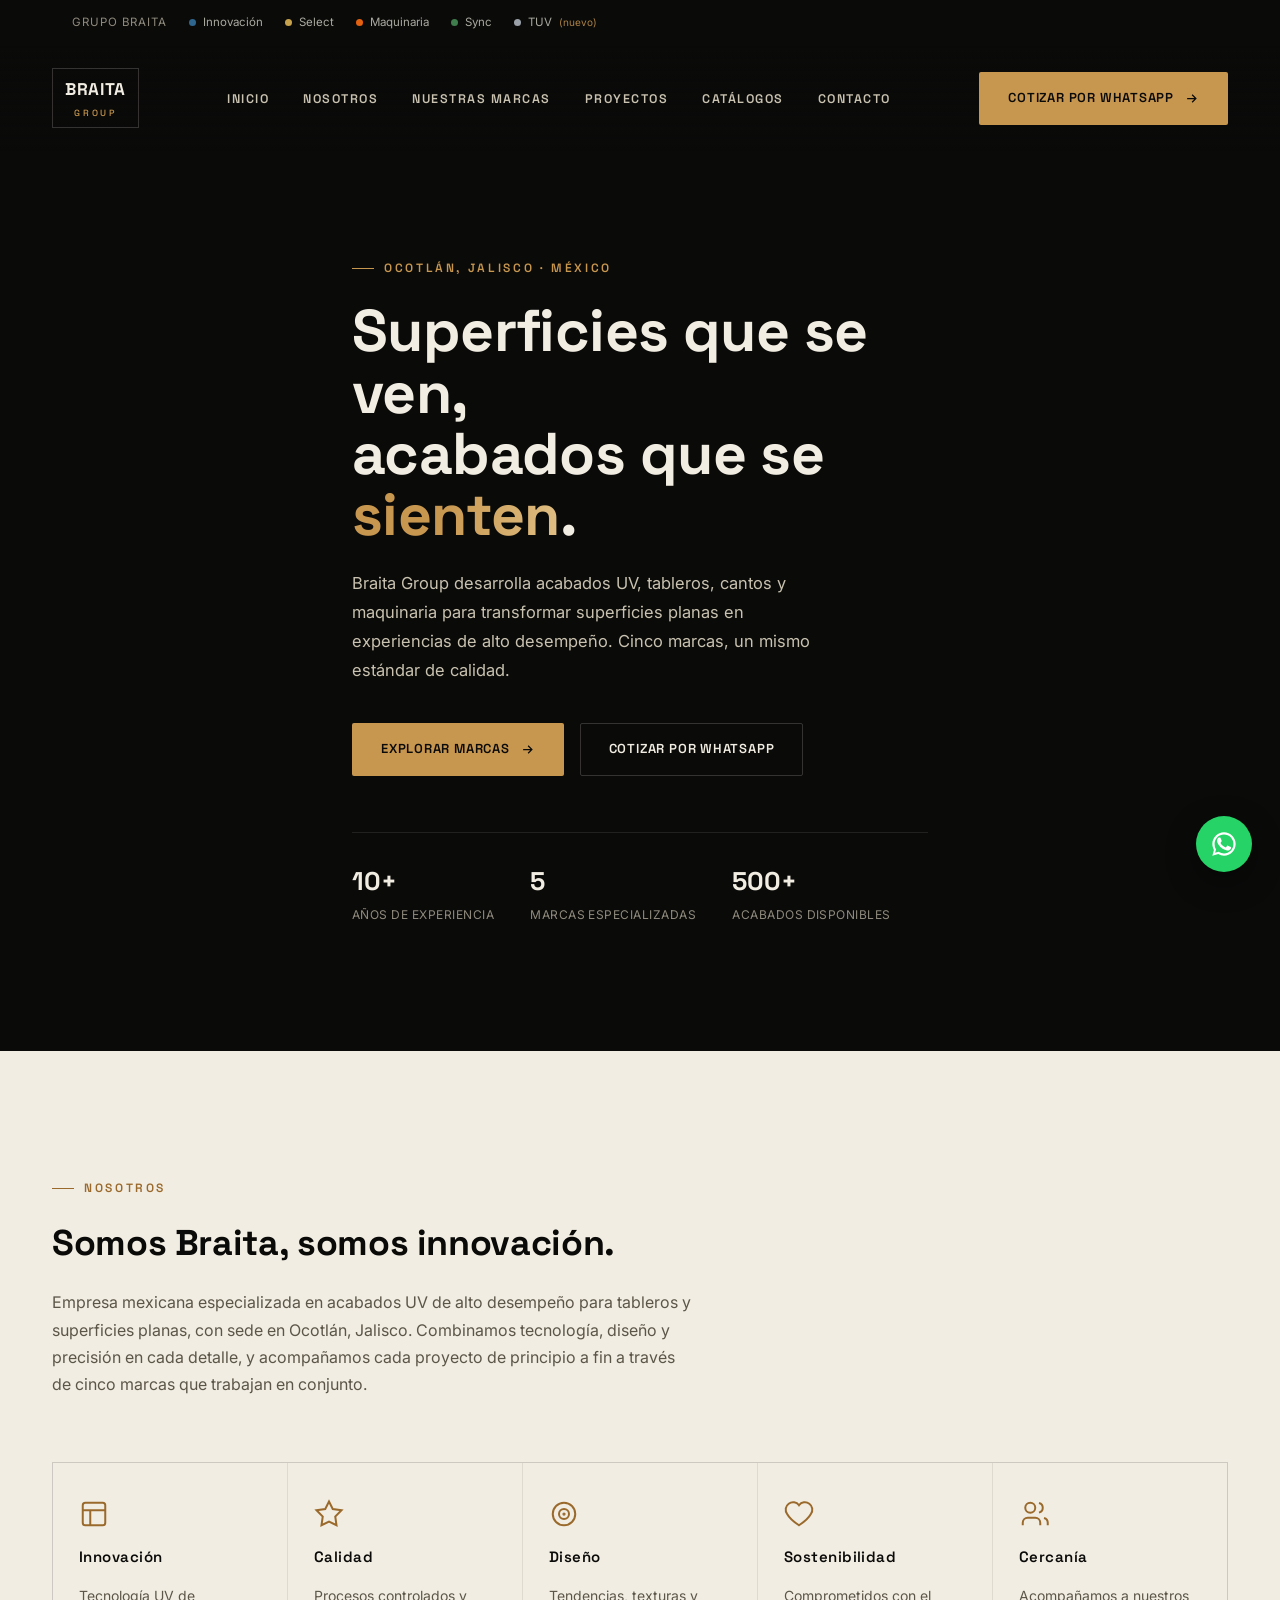
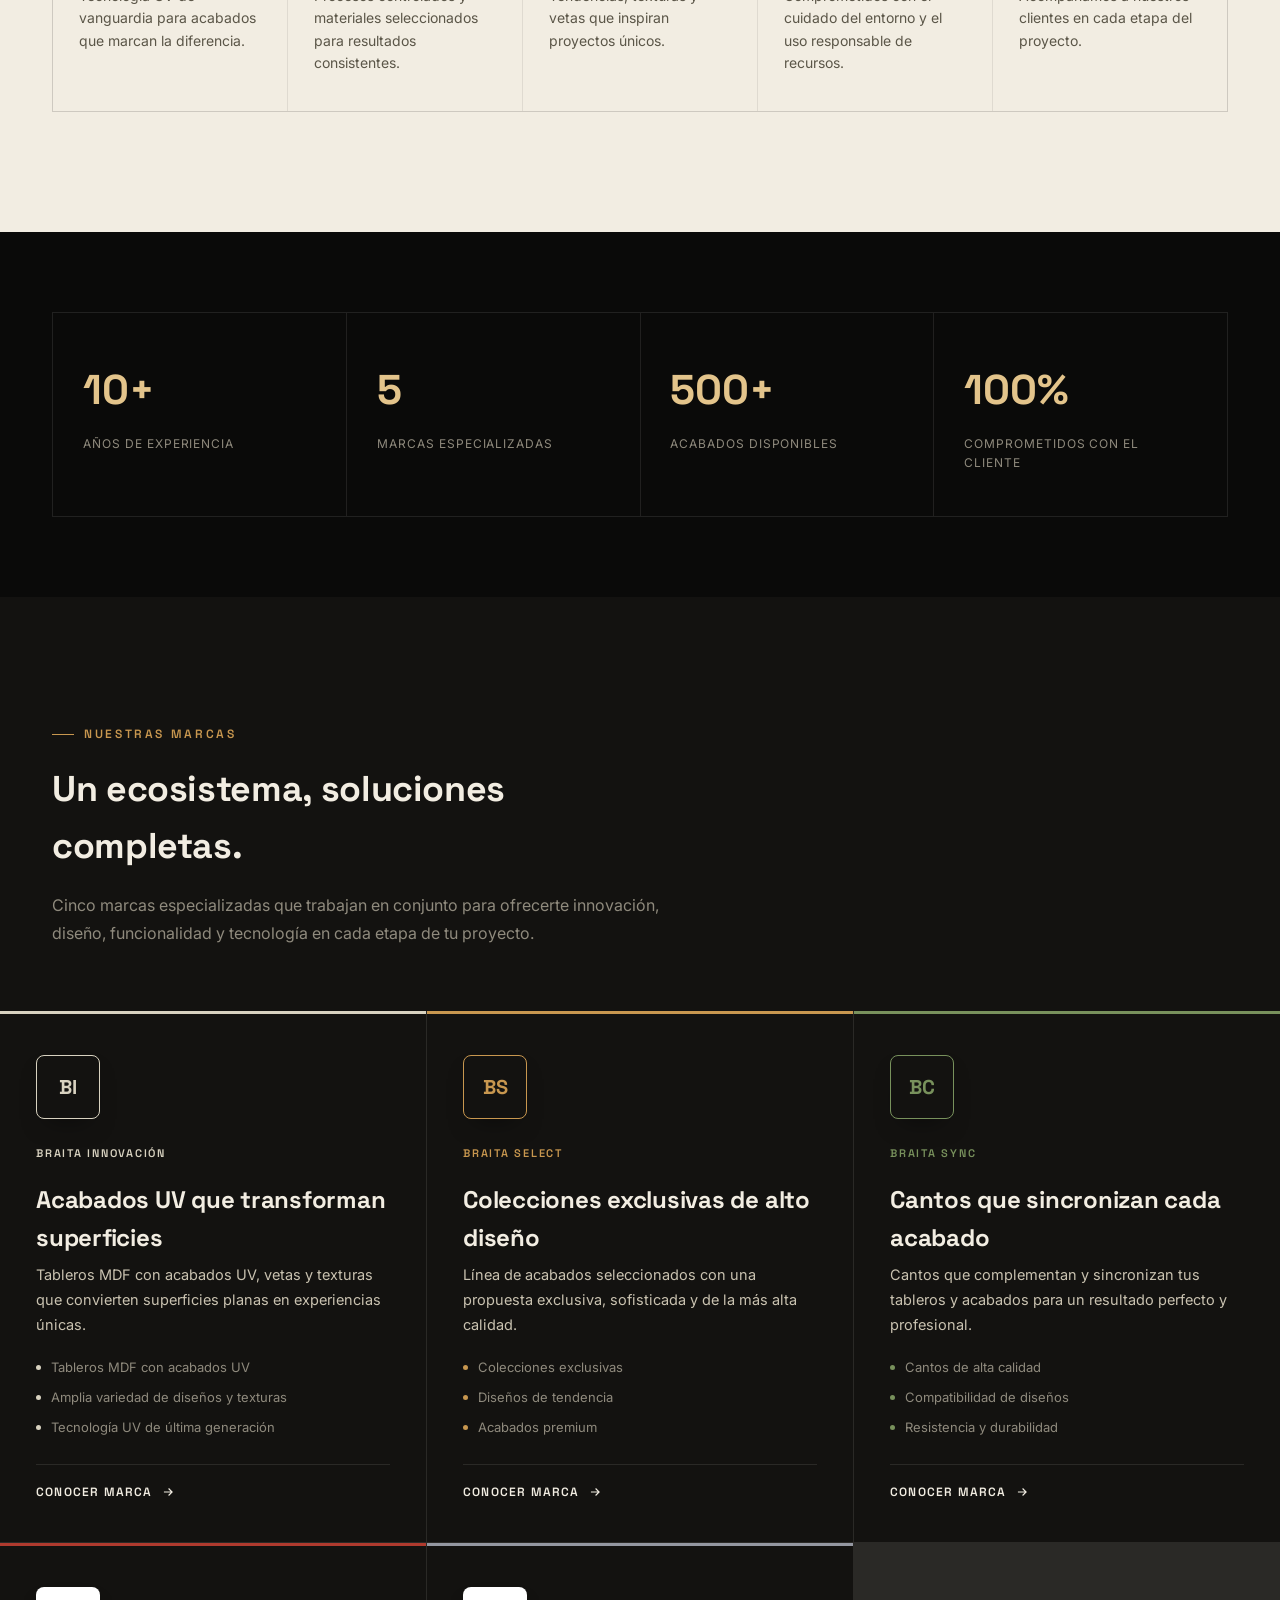
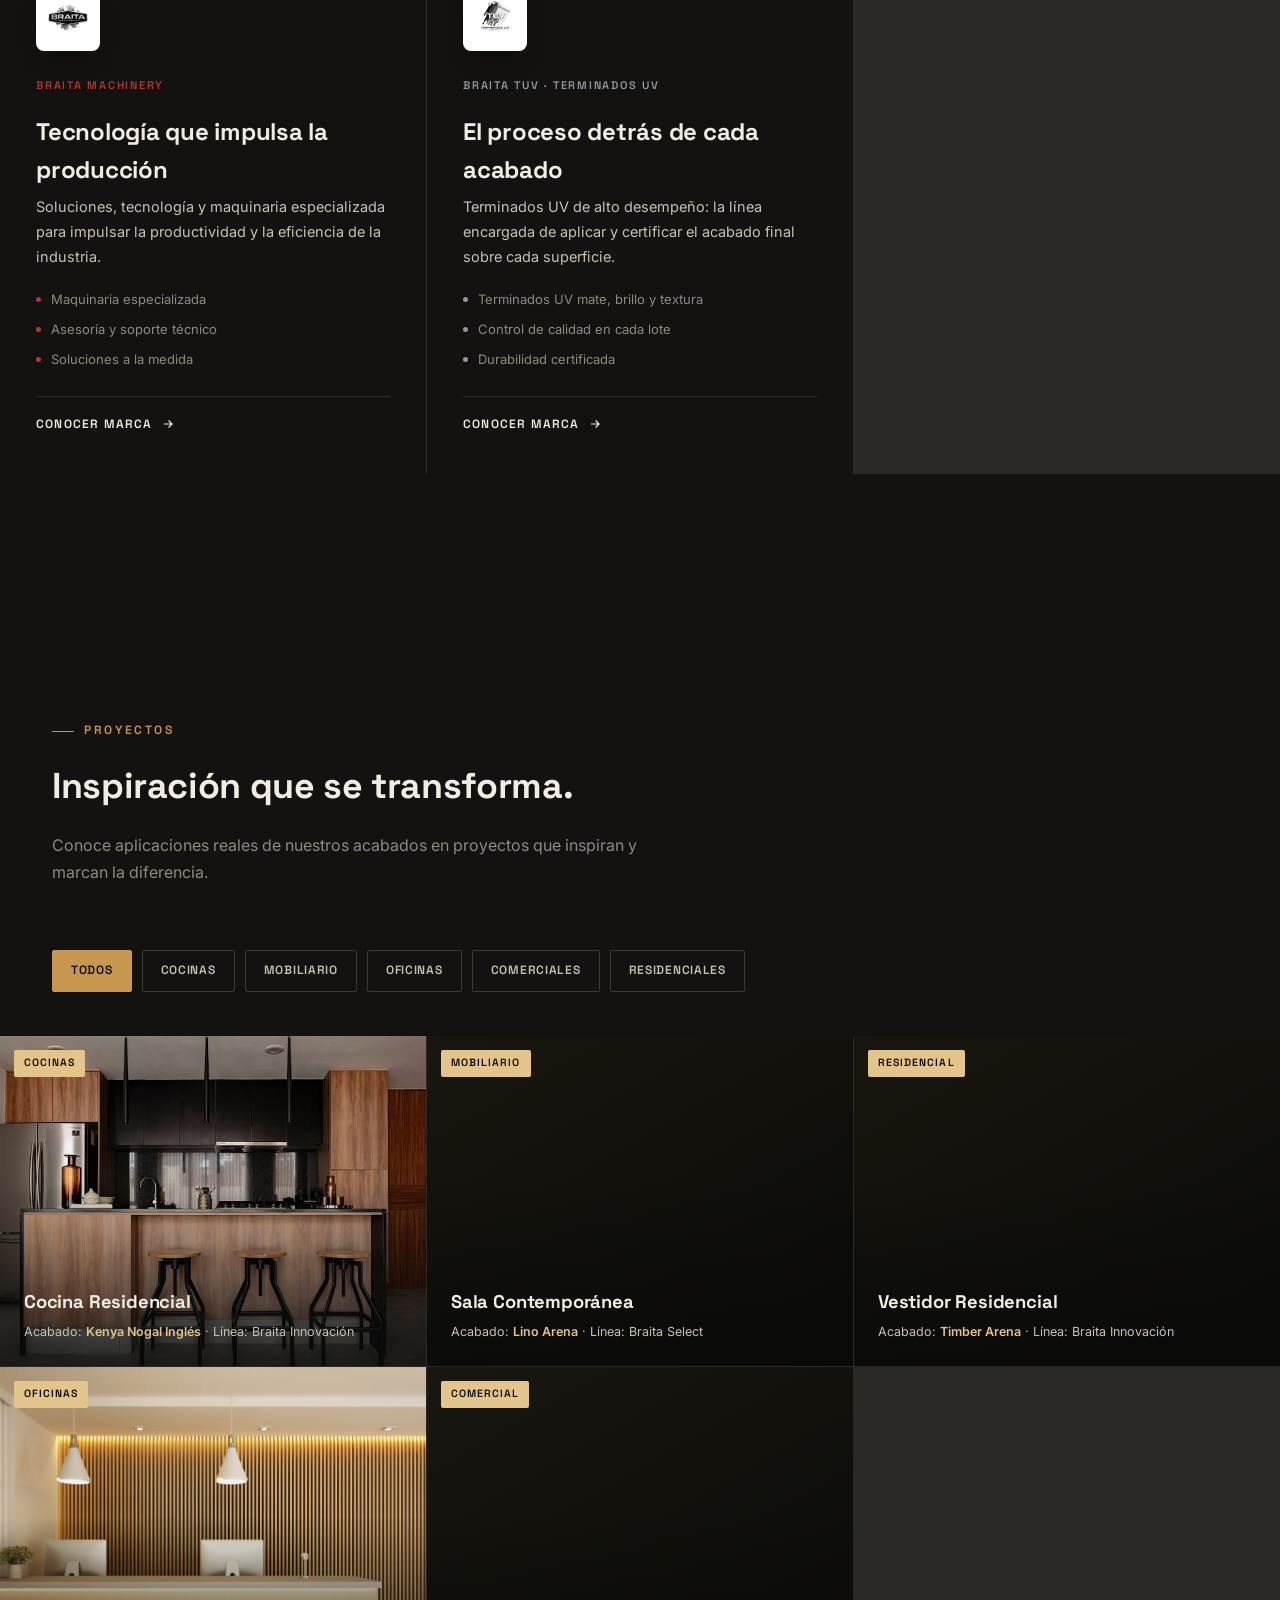
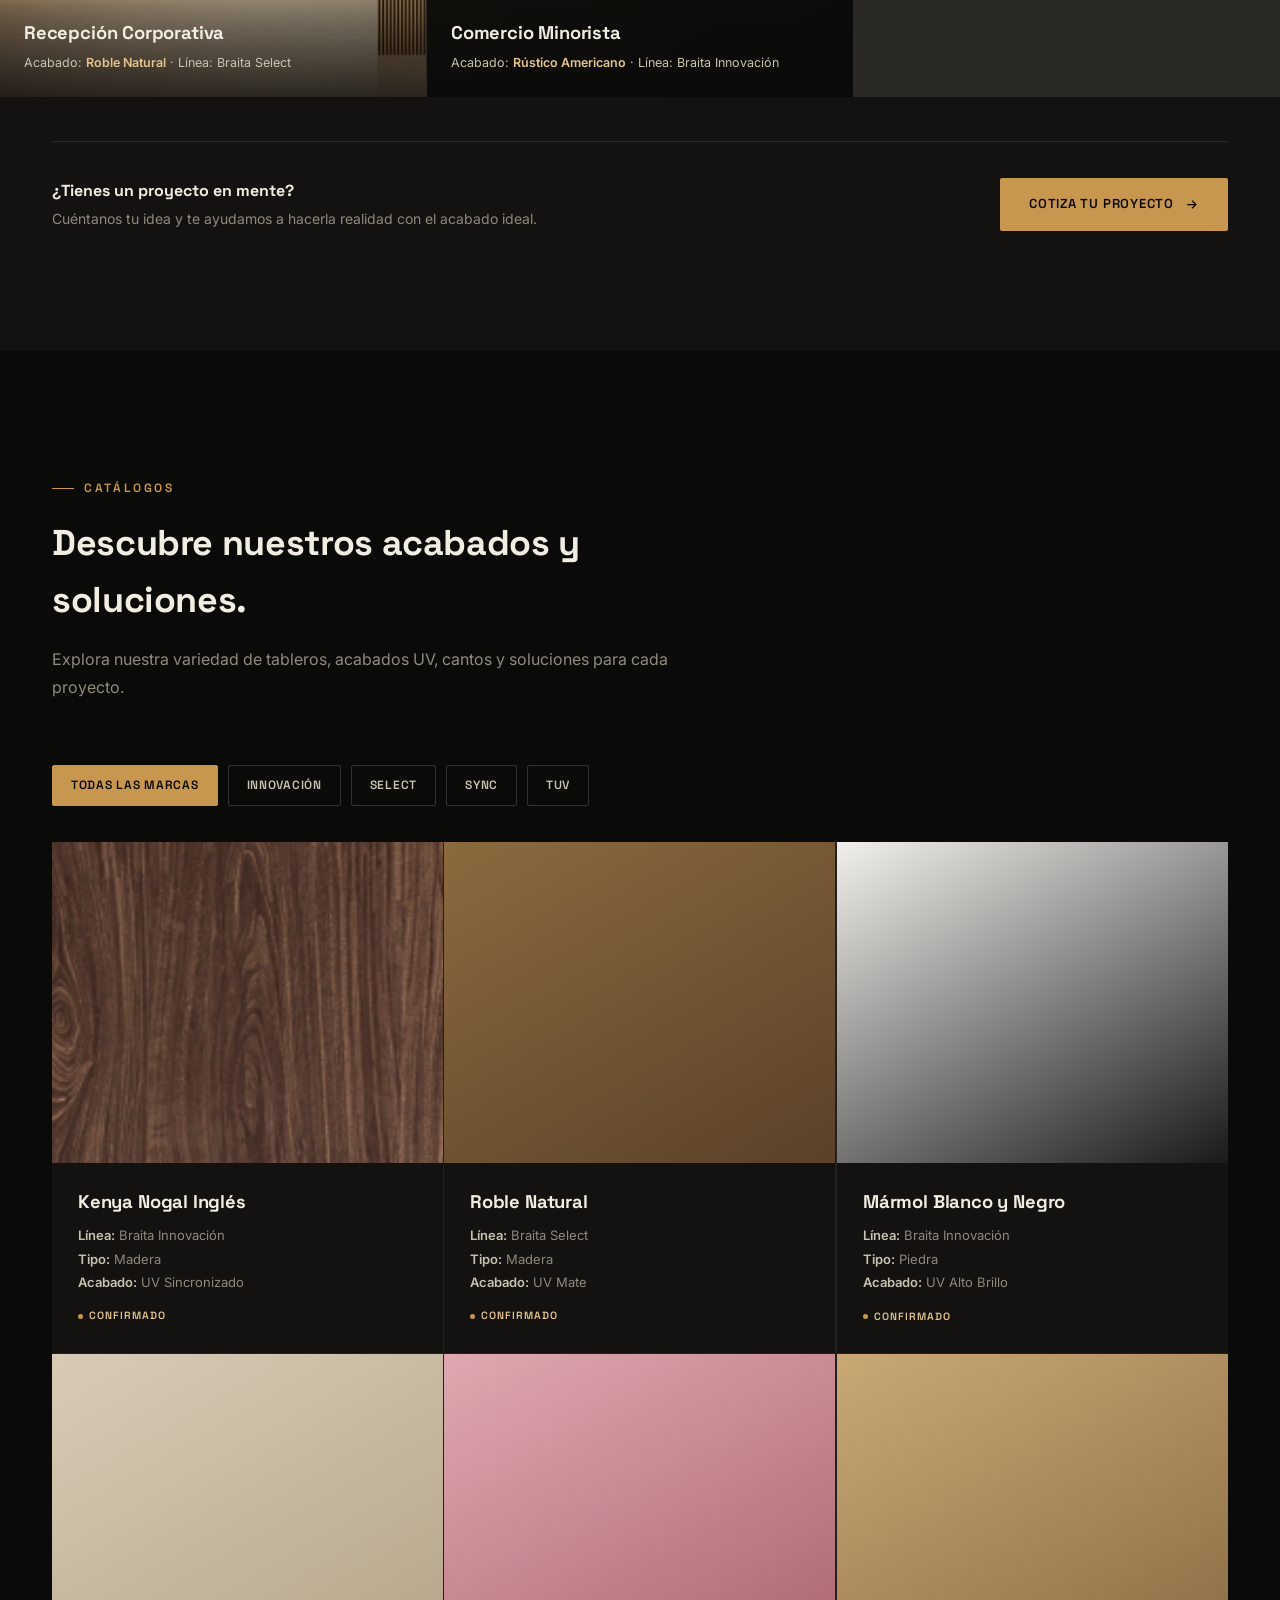
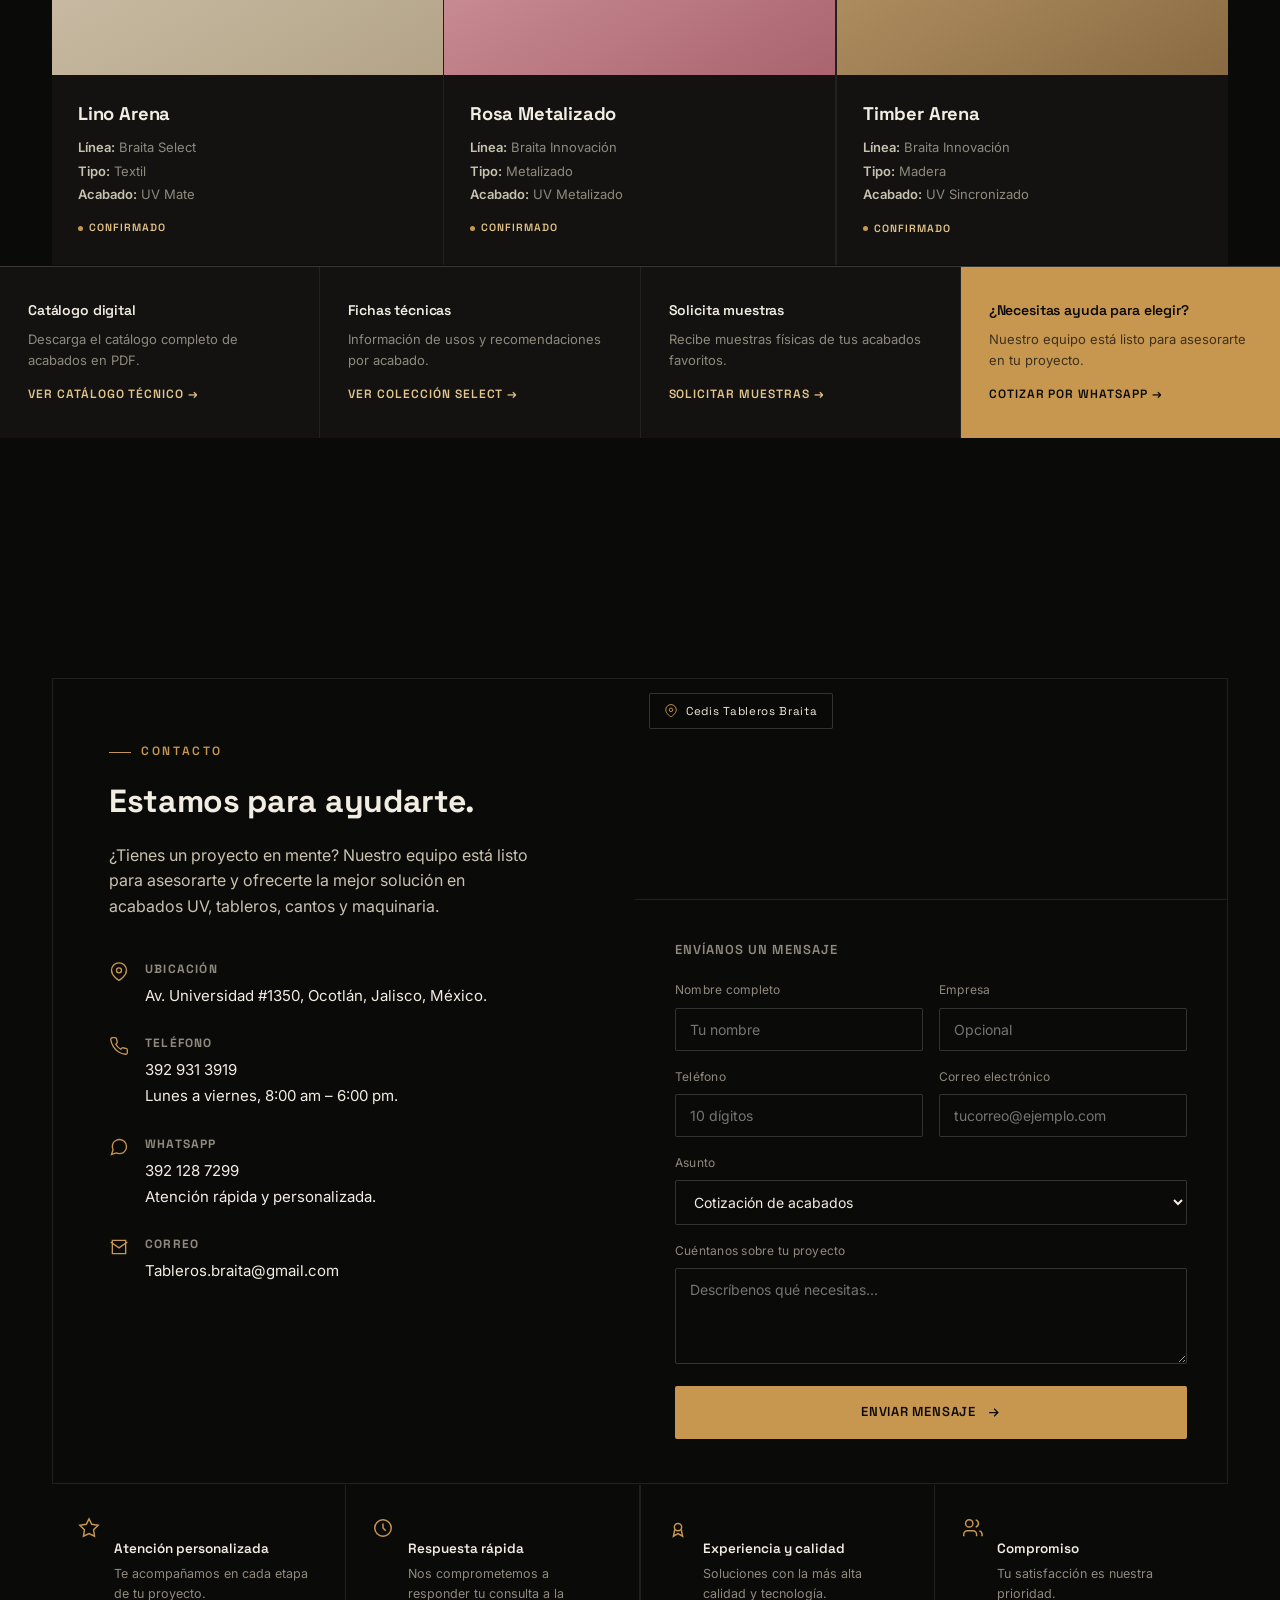
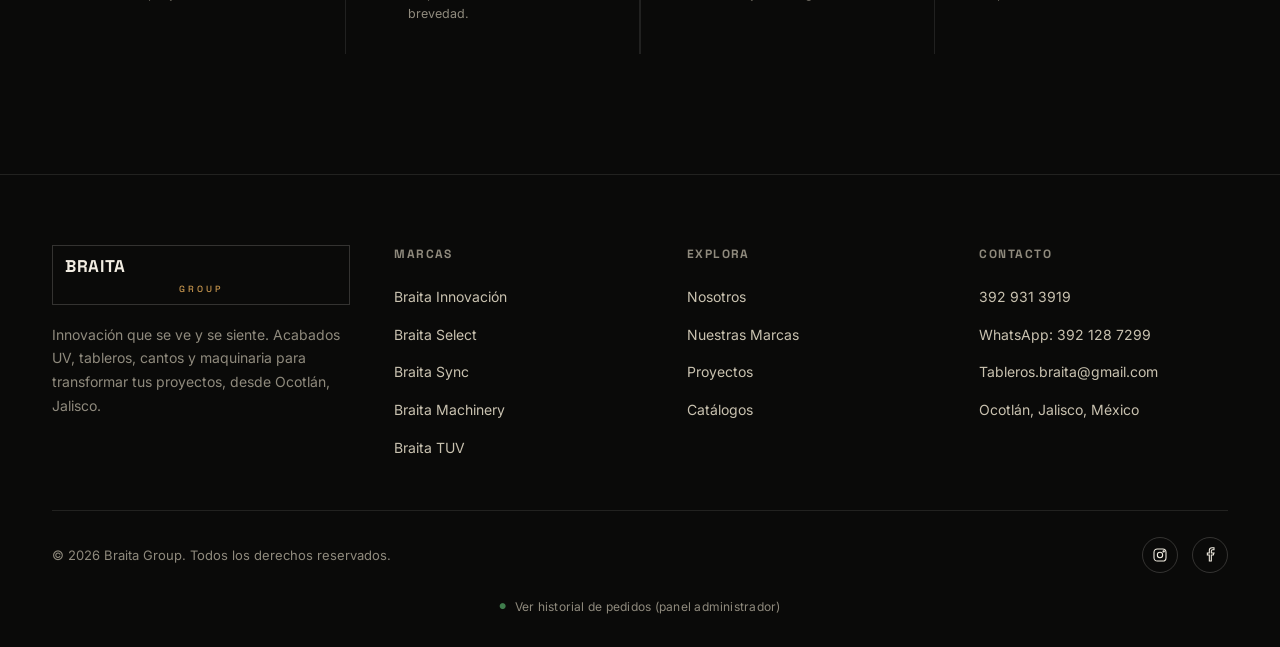
==== index.html @ 9c203704 "Add files via upload" ====
<!DOCTYPE html>
<html lang="es-MX">
<head>
<meta charset="UTF-8">
<meta name="viewport" content="width=device-width, initial-scale=1.0">
<title>Braita Group — Acabados UV, Tableros y Maquinaria | Ocotlán, Jalisco</title>
<meta name="description" content="Braita Group: acabados UV, tableros MDF, cantos y maquinaria industrial. Cinco marcas especializadas trabajando en conjunto desde Ocotlán, Jalisco.">
<style>
/* ==========================================================================
   BRAITA GROUP — Design tokens
   Display: Space Grotesk / Body: Inter
   ========================================================================== */

@import url('https://fonts.googleapis.com/css2?family=Space+Grotesk:wght@500;600;700&family=Inter:wght@400;500;600&display=swap');

:root{
  /* base */
  --ink-950:#0a0a09;
  --ink-900:#131210;
  --ink-850:#19170f;
  --ink-800:#211e17;
  --line:rgba(243,239,230,0.10);
  --line-strong:rgba(243,239,230,0.18);
  --paper:#f2ede2;
  --paper-dim:#e7e0d0;
  --bone:#c9c2b0;
  --ash:#8f8a7d;

  /* accent */
  --gold:#c8974f;
  --gold-light:#e3c48b;

  /* brand accents */
  --b-innovacion:#d8d2c0;
  --b-select:#c8974f;
  --b-sync:#78915c;
  --b-machinery:#af3a2e;
  --b-tuv:#9497a1;

  --font-display:'Space Grotesk', sans-serif;
  --font-body:'Inter', sans-serif;

  --container:1240px;
  --radius:2px;
  --ease:cubic-bezier(.16,.8,.24,1);
  /* premium, slow, "creamy" curve — soft acceleration, long gentle settle */
  --ease-premium:cubic-bezier(.19,1,.22,1);
  /* Genuine ease-IN-out: starts slow, builds speed through the middle,
     settles slowly at the end. This is what actually reads as a slow
     "unfold" — a fast-start/slow-tail curve (like --ease-premium above)
     concentrates almost all the visible motion in the first ~300ms no
     matter how long the transition-duration is, which is why the old
     version still looked like it "popped" even at 1.9s. */
  --ease-unfold:cubic-bezier(.76,0,.24,1);
  --dur-fast:.4s;
  --dur-medium:.9s;
  --dur-slow:1.4s;
  --dur-reveal:2.2s; /* dedicated, slower — only for scroll "unfold", never for hover */
}

*,*::before,*::after{box-sizing:border-box;}
html{scroll-behavior:smooth;}
body{
  margin:0;
  background:var(--ink-950);
  color:var(--paper);
  font-family:var(--font-body);
  font-size:16px;
  line-height:1.6;
  -webkit-font-smoothing:antialiased;
}
img{max-width:100%;display:block;}
a{color:inherit;text-decoration:none;}
ul{list-style:none;margin:0;padding:0;}
h1,h2,h3,h4{font-family:var(--font-display);margin:0;letter-spacing:-0.01em;}
p{margin:0;}
button{font:inherit;}

@media (prefers-reduced-motion: reduce){
  *{animation-duration:0.001ms !important; animation-iteration-count:1 !important; transition-duration:0.001ms !important; scroll-behavior:auto !important;}
}

.wrap{max-width:var(--container);margin:0 auto;padding:0 32px;}

.eyebrow{
  display:inline-flex;align-items:center;gap:10px;
  font-family:var(--font-display);
  font-size:12px;font-weight:600;
  letter-spacing:0.22em;text-transform:uppercase;
  color:var(--gold);
}
.eyebrow::before{
  content:"";width:22px;height:1px;background:var(--gold);
}

.btn{
  display:inline-flex;align-items:center;gap:10px;
  padding:15px 28px;
  font-family:var(--font-display);
  font-size:13px;font-weight:600;
  letter-spacing:0.06em;text-transform:uppercase;
  border-radius:var(--radius);
  border:1px solid transparent;
  cursor:pointer;
  transition:background var(--dur-medium) var(--ease-premium),
             color var(--dur-medium) var(--ease-premium),
             border-color var(--dur-medium) var(--ease-premium),
             transform var(--dur-medium) var(--ease-premium),
             box-shadow var(--dur-medium) var(--ease-premium);
  white-space:nowrap;
}
.btn-primary{background:var(--gold);color:var(--ink-950);}
.btn-primary:hover{background:var(--gold-light);transform:translateY(-2px);box-shadow:0 14px 30px -10px rgba(200,151,79,.45);}
.btn-ghost{border-color:var(--line-strong);color:var(--paper);background:transparent;}
.btn-ghost:hover{border-color:var(--gold);color:var(--gold-light);transform:translateY(-2px);}
.btn svg{width:15px;height:15px;transition:transform var(--dur-medium) var(--ease-premium);}
.btn:hover svg{transform:translateX(4px);}

/* ---------------------------------- HEADER ---------------------------------- */
.site-header{
  position:sticky;top:0;left:0;right:0;z-index:100;
  padding:22px 0;
  background:linear-gradient(180deg, rgba(10,10,9,.92), rgba(10,10,9,0));
  transition:background .35s var(--ease), padding .35s var(--ease), border-color .35s var(--ease);
  border-bottom:1px solid transparent;
}
.site-header.is-scrolled{
  padding:14px 0;
  background:rgba(10,10,9,.86);
  backdrop-filter:blur(10px);
  border-bottom-color:var(--line);
}
.site-header .wrap{display:flex;align-items:center;justify-content:space-between;gap:24px;}

.logo{display:flex;align-items:center;gap:10px;}
.logo-mark{
  border:1px solid var(--line-strong);
  padding:7px 12px;
  font-family:var(--font-display);font-weight:700;font-size:17px;
  letter-spacing:0.04em;
}
.logo-mark span{display:block;font-size:9px;font-weight:500;letter-spacing:0.32em;color:var(--gold);text-align:center;margin-top:2px;}

.main-nav ul{display:flex;gap:34px;}
.main-nav a{
  font-family:var(--font-display);font-size:12.5px;font-weight:600;
  letter-spacing:0.12em;text-transform:uppercase;
  color:var(--bone);
  position:relative;padding-bottom:4px;
  transition:color .25s;
}
.main-nav a::after{
  content:"";position:absolute;left:0;bottom:0;width:0;height:1px;
  background:var(--gold);transition:width .3s var(--ease);
}
.main-nav a:hover{color:var(--paper);}
.main-nav a:hover::after{width:100%;}

.header-actions{display:flex;align-items:center;gap:18px;}
.nav-toggle{display:none;background:none;border:none;color:var(--paper);cursor:pointer;padding:4px;}
.nav-toggle svg{width:24px;height:24px;}

@media (max-width:900px){
  .main-nav{
    position:fixed;inset:0;top:0;
    background:var(--ink-950);
    display:flex;align-items:center;justify-content:center;
    transform:translateX(100%);
    transition:transform .4s var(--ease);
    z-index:99;
  }
  .main-nav.is-open{transform:translateX(0);}
  .main-nav ul{flex-direction:column;align-items:center;gap:30px;}
  .main-nav a{font-size:20px;}
  .header-actions .btn-primary{display:none;}
  .nav-toggle{display:block;z-index:101;}
}

/* ---------------------------------- HERO ---------------------------------- */
.hero{
  position:relative;
  min-height:100vh;
  display:flex;align-items:center;
  padding:64px 0 90px;
  overflow:hidden;
}
.hero .wrap{display:block;max-width:640px;}
.hero-copy h1{
  font-size:clamp(2.6rem, 4.6vw, 4.4rem);
  font-weight:700;line-height:1.04;
  color:var(--paper);
}
.hero-copy h1 em{
  font-style:normal;color:var(--gold);
}
.hero-copy .eyebrow{margin-bottom:22px;}
.hero-copy p.lead{
  margin-top:24px;max-width:480px;
  color:var(--bone);font-size:16.5px;line-height:1.75;
}
.hero-actions{display:flex;gap:16px;margin-top:38px;flex-wrap:wrap;}

.hero-meta{display:flex;gap:36px;margin-top:56px;padding-top:28px;border-top:1px solid var(--line);}
.hero-meta div{display:flex;flex-direction:column;gap:4px;}
.hero-meta strong{font-family:var(--font-display);font-size:1.6rem;color:var(--paper);}
.hero-meta span{font-size:12px;letter-spacing:0.04em;color:var(--ash);text-transform:uppercase;}

/* Fondo del hero: foto real (imagen29-hub.png) con degradado a la izquierda
   para mantener el texto legible, mismo patrón que ya usa
   braita-innovacion.html (.hero-bg-image) — con onerror: si el archivo no
   existe todavía, la capa se oculta sola y el hero se ve igual que antes
   (solo el gradiente de fondo). En cuanto subas la foto con ese nombre
   exacto, aparece sola sin tocar código. */
.hero .wrap{position:relative;z-index:1;}
.hero-bg-image{
  position:absolute;inset:0;z-index:0;
  overflow:hidden;pointer-events:none;
}
.hero-bg-image img{
  width:100%;height:100%;object-fit:cover;opacity:0;
  transition:opacity .6s ease;
}
.hero-bg-image::after{
  content:'';position:absolute;inset:0;
  background:linear-gradient(100deg, rgba(10,10,9,.94) 0%, rgba(10,10,9,.7) 38%, rgba(10,10,9,.25) 68%, rgba(10,10,9,.05) 100%);
}

@media (max-width:900px){
  .hero-meta{gap:22px;flex-wrap:wrap;}
}

/* ---------------------------------- SECTION SHELLS ---------------------------------- */
section{position:relative;}
.section-pad{padding:120px 0;}
.band-dark{background:var(--ink-950);}
.band-alt{background:var(--ink-900);}
.band-paper{background:var(--paper);color:var(--ink-950);}
.band-paper .eyebrow{color:#9a6a2c;}
.band-paper .eyebrow::before{background:#9a6a2c;}

.section-head{max-width:640px;margin-bottom:64px;}
.section-head h2{font-size:clamp(1.9rem,2.8vw,2.7rem);font-weight:700;margin-top:16px;}
.section-head p{margin-top:18px;color:var(--ash);font-size:16px;line-height:1.7;}
.band-paper .section-head p{color:#5b5648;}

/* ---------------------------------- ESENCIA (pillars) ---------------------------------- */
.pillars{
  display:grid;grid-template-columns:repeat(5,1fr);gap:1px;
  background:rgba(10,10,9,0.08);
  border:1px solid rgba(10,10,9,0.08);
}
.pillar{
  background:var(--paper);padding:36px 26px;
  display:flex;flex-direction:column;gap:16px;
}
.pillar svg{width:30px;height:30px;stroke:#9a6a2c;}
.pillar h3{font-size:15px;font-weight:600;letter-spacing:0.03em;}
.pillar p{font-size:14px;color:#5b5648;line-height:1.6;}

@media (max-width:900px){
  .pillars{grid-template-columns:repeat(2,1fr);}
}

/* ---------------------------------- STATS ---------------------------------- */
.stats{display:grid;grid-template-columns:repeat(4,1fr);border:1px solid var(--line);}
.stat{
  padding:44px 30px;border-right:1px solid var(--line);
  display:flex;flex-direction:column;gap:10px;
}
.stat:last-child{border-right:none;}
.stat strong{font-family:var(--font-display);font-size:2.6rem;color:var(--gold-light);font-weight:700;}
.stat span{font-size:12px;letter-spacing:0.08em;text-transform:uppercase;color:var(--ash);}

@media (max-width:900px){
  .stats{grid-template-columns:repeat(2,1fr);}
  .stat{border-bottom:1px solid var(--line);}
}

/* ---------------------------------- MARCAS (brand cards) ---------------------------------- */
.brand-grid{display:grid;grid-template-columns:repeat(3,1fr);gap:1px;background:var(--line);}
.brand-card{
  --accent: var(--gold);
  background:var(--ink-900);
  padding:44px 36px 40px;
  min-height:400px;
  display:flex;flex-direction:column;
  position:relative;
  overflow:hidden;
  transition:background var(--dur-slow) var(--ease-premium),
             transform var(--dur-slow) var(--ease-premium),
             box-shadow var(--dur-slow) var(--ease-premium);
}
.brand-card::before{
  content:"";position:absolute;top:0;left:0;right:0;height:3px;
  background:var(--accent);
}
.brand-card::after{
  content:"";position:absolute;right:-40px;top:-40px;width:140px;height:140px;
  border-radius:50%;
  background:var(--accent);opacity:0;filter:blur(40px);
  transition:opacity var(--dur-slow) var(--ease-premium);
}
.brand-card:hover{
  background:var(--ink-850);
  transform:translateY(-8px);
  box-shadow:0 34px 60px -28px rgba(0,0,0,.6);
}
.brand-card:hover::after{opacity:.16;}
.brand-card:hover::after{opacity:.16;}

.brand-card.card-innovacion{--accent:var(--b-innovacion);}
.brand-card.card-select{--accent:var(--b-select);}
.brand-card.card-sync{--accent:var(--b-sync);}
.brand-card.card-machinery{--accent:var(--b-machinery);}
.brand-card.card-tuv{--accent:var(--b-tuv);}

.brand-mark{
  width:64px;height:64px;border-radius:8px;
  background:#fff;
  display:flex;align-items:center;justify-content:center;
  margin-bottom:26px;
  padding:8px;
  box-shadow:0 12px 24px -12px rgba(0,0,0,.5);
}
.brand-mark img{width:100%;height:100%;object-fit:contain;}
.brand-mark.text-mark{
  background:transparent;border:1px solid var(--accent);
  font-family:var(--font-display);font-weight:700;font-size:20px;
  color:var(--accent);
}

.brand-card h3{font-size:1.5rem;font-weight:700;margin-bottom:6px;}
.brand-card .brand-sub{
  font-family:var(--font-display);font-size:11px;font-weight:600;
  letter-spacing:0.16em;text-transform:uppercase;color:var(--accent);
  margin-bottom:18px;
}
.brand-card p.desc{color:var(--bone);font-size:14.5px;line-height:1.7;flex:1;}
.brand-card .feats{margin:20px 0 26px;display:flex;flex-direction:column;gap:9px;}
.brand-card .feats li{
  font-size:13px;color:var(--ash);display:flex;align-items:center;gap:10px;
}
.brand-card .feats li::before{
  content:"";width:5px;height:5px;background:var(--accent);border-radius:50%;flex:none;
}
.brand-card .card-link{
  margin-top:auto;
  display:inline-flex;align-items:center;gap:8px;
  font-family:var(--font-display);font-size:12px;font-weight:600;
  letter-spacing:0.1em;text-transform:uppercase;
  color:var(--paper);
  padding-top:18px;border-top:1px solid var(--line);
}
.brand-card .card-link svg{width:14px;height:14px;transition:transform .3s var(--ease);}
.brand-card:hover .card-link svg{transform:translateX(4px);}
.brand-card.card-wide{grid-column:span 1;}

@media (max-width:1050px){
  .brand-grid{grid-template-columns:repeat(2,1fr);}
}
@media (max-width:640px){
  .brand-grid{grid-template-columns:1fr;}
}

/* ---------------------------------- UBICACION / CONTACTO ---------------------------------- */
.contact-block{
  display:grid;grid-template-columns:1fr 1fr;gap:0;
  border:1px solid var(--line);
}
.contact-info{padding:56px;}
.contact-info h2{font-size:2rem;margin-top:14px;}
.contact-info p.lead{color:var(--bone);margin-top:16px;max-width:420px;}
.info-list{margin-top:40px;display:flex;flex-direction:column;gap:26px;}
.info-list .row{display:flex;gap:16px;align-items:flex-start;}
.info-list svg{width:20px;height:20px;stroke:var(--gold);flex:none;margin-top:2px;}
.info-list strong{display:block;font-family:var(--font-display);font-size:12px;letter-spacing:0.1em;text-transform:uppercase;color:var(--ash);margin-bottom:4px;}
.info-list span, .info-list a{font-size:15px;color:var(--paper);}

.map-visual{
  position:relative;background:var(--ink-900);
  display:flex;align-items:center;justify-content:center;
  min-height:380px;
  background-image:
    linear-gradient(var(--line) 1px, transparent 1px),
    linear-gradient(90deg, var(--line) 1px, transparent 1px);
  background-size:36px 36px;
}
.map-pin{display:flex;flex-direction:column;align-items:center;gap:14px;}
.map-pin svg{width:40px;height:40px;stroke:var(--gold);animation:pulse-pin 2.6s ease-in-out infinite;}
.map-pin span{font-family:var(--font-display);font-size:13px;letter-spacing:0.08em;text-transform:uppercase;color:var(--paper);}
.map-pin small{color:var(--ash);font-size:12.5px;}
@keyframes pulse-pin{0%,100%{transform:translateY(0);}50%{transform:translateY(-8px);}}

@media (max-width:900px){
  .contact-block{grid-template-columns:1fr;}
  .contact-info{padding:40px 28px;}
}

/* ---------------------------------- PROYECTOS ---------------------------------- */
.proy-filters{display:flex;gap:10px;flex-wrap:wrap;margin-top:8px;}
.proy-filter-btn{
  font-family:var(--font-display);font-size:12px;font-weight:600;
  letter-spacing:0.06em;text-transform:uppercase;
  padding:10px 18px;border:1px solid var(--line-strong);border-radius:var(--radius);
  background:transparent;color:var(--bone);cursor:pointer;
  transition:all .25s var(--ease);
}
.proy-filter-btn:hover{border-color:var(--gold);color:var(--paper);}
.proy-filter-btn.is-active{background:var(--gold);border-color:var(--gold);color:var(--ink-950);}

.proyecto-grid{display:grid;grid-template-columns:repeat(3,1fr);gap:1px;background:var(--line);margin-top:44px;}
.proyecto-card{
  position:relative;background:var(--ink-900);overflow:hidden;
  display:block;transition:transform var(--dur-slow) var(--ease-premium);
}
.proyecto-card.is-hidden{display:none;}
.proyecto-card:hover{transform:translateY(-6px);}
.proyecto-media{position:relative;aspect-ratio:4/3.1;overflow:hidden;background:linear-gradient(150deg,var(--ink-850),var(--ink-950));}
.proyecto-media img{width:100%;height:100%;object-fit:cover;opacity:0;position:absolute;inset:0;transition:opacity .5s var(--ease), transform var(--dur-slow) var(--ease-premium);}
.proyecto-card:hover .proyecto-media img{transform:scale(1.06);}
.proyecto-media::after{
  content:"";position:absolute;inset:0;
  background:linear-gradient(0deg, rgba(10,10,9,.82) 0%, rgba(10,10,9,.05) 55%);
}
.proyecto-cat{
  position:absolute;top:14px;left:14px;z-index:2;
  font-family:var(--font-display);font-size:10.5px;font-weight:600;
  letter-spacing:0.1em;text-transform:uppercase;color:var(--ink-950);
  background:var(--gold-light);padding:5px 10px;border-radius:2px;
}
.proyecto-body{position:absolute;left:0;right:0;bottom:0;z-index:2;padding:22px 24px 24px;}
.proyecto-body h3{font-size:1.15rem;font-weight:700;color:var(--paper);margin-bottom:6px;}
.proyecto-body .proyecto-meta{font-size:12.5px;color:var(--bone);}
.proyecto-body .proyecto-meta b{color:var(--gold-light);font-weight:600;}

@media (max-width:1050px){ .proyecto-grid{grid-template-columns:repeat(2,1fr);} }
@media (max-width:640px){ .proyecto-grid{grid-template-columns:1fr;} }

/* ---------------------------------- CATÁLOGOS ---------------------------------- */
.cat-toolbar{display:flex;justify-content:space-between;align-items:flex-end;flex-wrap:wrap;gap:24px;margin-top:8px;}
.cat-filters{display:flex;gap:10px;flex-wrap:wrap;}
.cat-filter-btn{
  font-family:var(--font-display);font-size:12px;font-weight:600;
  letter-spacing:0.06em;text-transform:uppercase;
  padding:10px 18px;border:1px solid var(--line-strong);border-radius:var(--radius);
  background:transparent;color:var(--bone);cursor:pointer;
  transition:all .25s var(--ease);
}
.cat-filter-btn:hover{border-color:var(--gold);color:var(--paper);}
.cat-filter-btn.is-active{background:var(--gold);border-color:var(--gold);color:var(--ink-950);}

.catalogo-grid{display:grid;grid-template-columns:repeat(3,1fr);gap:1px;background:var(--line);margin-top:36px;}
.catalogo-card{background:var(--ink-900);transition:transform var(--dur-slow) var(--ease-premium), box-shadow var(--dur-slow) var(--ease-premium);}
.catalogo-card.is-hidden{display:none;}
.catalogo-card:hover{transform:translateY(-6px);box-shadow:0 30px 50px -26px rgba(0,0,0,.55);}
.catalogo-swatch{position:relative;aspect-ratio:1/0.82;overflow:hidden;}
.catalogo-swatch img{width:100%;height:100%;object-fit:cover;opacity:0;position:absolute;inset:0;}
.catalogo-body{padding:24px 26px 26px;}
.catalogo-body h3{font-size:1.15rem;font-weight:700;margin-bottom:8px;}
.catalogo-body .cat-meta{font-size:13px;color:var(--ash);line-height:1.8;}
.catalogo-body .cat-meta b{color:var(--bone);font-weight:600;}
.catalogo-tag{
  display:inline-flex;align-items:center;gap:6px;margin-top:14px;
  font-family:var(--font-display);font-size:10.5px;font-weight:600;
  letter-spacing:0.1em;text-transform:uppercase;color:var(--gold-light);
}
.catalogo-tag::before{content:"";width:5px;height:5px;border-radius:50%;background:var(--gold);}

@media (max-width:1050px){ .catalogo-grid{grid-template-columns:repeat(2,1fr);} }
@media (max-width:640px){ .catalogo-grid{grid-template-columns:1fr;} .cat-toolbar{align-items:flex-start;} }

.cat-utility{display:grid;grid-template-columns:repeat(4,1fr);gap:1px;background:var(--line);margin-top:1px;border-top:1px solid var(--line);}
.cat-utility-item{background:var(--ink-900);padding:32px 28px;}
.cat-utility-item h4{font-family:var(--font-display);font-size:14px;font-weight:600;margin-bottom:8px;}
.cat-utility-item p{font-size:13px;color:var(--ash);line-height:1.6;}
.cat-utility-item a{display:inline-flex;align-items:center;gap:6px;margin-top:14px;font-family:var(--font-display);font-size:12px;font-weight:600;letter-spacing:0.08em;text-transform:uppercase;color:var(--gold-light);}
.cat-utility-item.is-cta{background:var(--gold);color:var(--ink-950);}
.cat-utility-item.is-cta h4{color:var(--ink-950);}
.cat-utility-item.is-cta p{color:rgba(10,10,9,.72);}
.cat-utility-item.is-cta a{color:var(--ink-950);}

@media (max-width:900px){ .cat-utility{grid-template-columns:repeat(2,1fr);} }
@media (max-width:560px){ .cat-utility{grid-template-columns:1fr;} }

/* ---------------------------------- CONTACT FORM ---------------------------------- */
.contact-right{display:flex;flex-direction:column;}
.map-embed{position:relative;min-height:220px;flex:1;}
.map-embed iframe{position:absolute;inset:0;width:100%;height:100%;border:0;filter:grayscale(.3) contrast(1.05);}
.map-embed-label{
  position:absolute;top:14px;left:14px;z-index:2;
  background:rgba(10,10,9,.82);backdrop-filter:blur(6px);
  padding:8px 14px;border:1px solid var(--line-strong);border-radius:2px;
  font-family:var(--font-display);font-size:11.5px;letter-spacing:0.06em;
  display:flex;align-items:center;gap:8px;
}
.map-embed-label svg{width:14px;height:14px;stroke:var(--gold);}

.contact-form{padding:40px 40px 44px;border-top:1px solid var(--line);}
.contact-form .form-title{font-family:var(--font-display);font-size:13px;font-weight:600;letter-spacing:0.08em;text-transform:uppercase;color:var(--ash);margin-bottom:20px;}
.form-grid{display:grid;grid-template-columns:1fr 1fr;gap:16px;}
.form-field{display:flex;flex-direction:column;gap:8px;}
.form-field.full{grid-column:1/-1;}
.form-field label{font-size:12px;color:var(--ash);letter-spacing:0.02em;}
.form-field input,.form-field select,.form-field textarea{
  background:var(--ink-950);border:1px solid var(--line-strong);border-radius:var(--radius);
  color:var(--paper);font-family:var(--font-body);font-size:14px;
  padding:12px 14px;transition:border-color .2s, box-shadow .2s;
}
.form-field textarea{resize:vertical;min-height:96px;}
.form-field input:focus,.form-field select:focus,.form-field textarea:focus{
  outline:none;border-color:var(--gold);box-shadow:0 0 0 3px rgba(200,151,79,.15);
}
.contact-form .btn{margin-top:22px;width:100%;justify-content:center;}

@media (max-width:560px){ .form-grid{grid-template-columns:1fr;} .contact-form{padding:32px 24px 36px;} }

/* ---------------------------------- TRUST ROW ---------------------------------- */
.trust-row{display:grid;grid-template-columns:repeat(4,1fr);gap:1px;background:var(--line);margin-top:1px;}
.trust-item-full{background:var(--ink-950);padding:30px 26px;display:flex;gap:14px;align-items:flex-start;}
.trust-item-full svg{width:22px;height:22px;stroke:var(--gold);flex:none;margin-top:2px;}
.trust-item-full h5{font-family:var(--font-display);font-size:13.5px;font-weight:600;margin-bottom:5px;}
.trust-item-full p{font-size:12.5px;color:var(--ash);line-height:1.6;}

@media (max-width:900px){ .trust-row{grid-template-columns:repeat(2,1fr);} }
@media (max-width:560px){ .trust-row{grid-template-columns:1fr;} }

/* ---- Cascade stagger for the new grids (same local nth-child pattern) ---- */
.proyecto-grid.reveal.is-visible .proyecto-card,
.catalogo-grid.reveal.is-visible .catalogo-card,
.trust-row.reveal.is-visible .trust-item-full{
  animation:card-rise var(--dur-reveal) var(--ease-unfold) both;
}
.proyecto-grid .proyecto-card:nth-child(1), .catalogo-grid .catalogo-card:nth-child(1), .trust-row .trust-item-full:nth-child(1){animation-delay:.08s;}
.proyecto-grid .proyecto-card:nth-child(2), .catalogo-grid .catalogo-card:nth-child(2), .trust-row .trust-item-full:nth-child(2){animation-delay:.18s;}
.proyecto-grid .proyecto-card:nth-child(3), .catalogo-grid .catalogo-card:nth-child(3), .trust-row .trust-item-full:nth-child(3){animation-delay:.28s;}
.proyecto-grid .proyecto-card:nth-child(4), .catalogo-grid .catalogo-card:nth-child(4), .trust-row .trust-item-full:nth-child(4){animation-delay:.38s;}
.proyecto-grid .proyecto-card:nth-child(5), .catalogo-grid .catalogo-card:nth-child(5){animation-delay:.48s;}
.catalogo-grid .catalogo-card:nth-child(6){animation-delay:.58s;}

@media (prefers-reduced-motion: reduce){
  .proyecto-grid .proyecto-card, .catalogo-grid .catalogo-card, .trust-row .trust-item-full{animation:none !important;}
}

/* ---------------------------------- FOOTER ---------------------------------- */
.site-footer{background:var(--ink-950);border-top:1px solid var(--line);padding:70px 0 30px;}
.footer-top{display:grid;grid-template-columns:1.2fr 1fr 1fr 1fr;gap:44px;padding-bottom:50px;border-bottom:1px solid var(--line);}
.footer-brand p{color:var(--ash);margin-top:18px;max-width:320px;font-size:14px;line-height:1.7;}
.footer-col h4{font-family:var(--font-display);font-size:12px;letter-spacing:0.12em;text-transform:uppercase;color:var(--ash);margin-bottom:20px;}
.footer-col ul{display:flex;flex-direction:column;gap:12px;}
.footer-col a{font-size:14px;color:var(--bone);transition:color .2s;}
.footer-col a:hover{color:var(--gold-light);}
.footer-bottom{display:flex;justify-content:space-between;align-items:center;padding-top:26px;flex-wrap:wrap;gap:16px;}
.footer-bottom p{font-size:13px;color:var(--ash);}
.admin-link-row{margin-top:18px;text-align:center;}
.admin-link{display:inline-flex;align-items:center;gap:8px;font-family:var(--font-body);font-size:12px;letter-spacing:.02em;color:var(--ash);text-decoration:none;transition:color .2s;}
.admin-link:hover{color:var(--gold-light);}
.admin-link::before{content:'●';font-size:8px;color:#3F7D4C;}
.socials{display:flex;gap:14px;}
.socials a{
  width:36px;height:36px;border:1px solid var(--line-strong);border-radius:50%;
  display:flex;align-items:center;justify-content:center;transition:all .25s;
}
.socials a:hover{border-color:var(--gold);color:var(--gold-light);}
.socials svg{width:16px;height:16px;}

@media (max-width:900px){
  .footer-top{grid-template-columns:1fr;gap:36px;}
}

/* ---------------------------------- WHATSAPP FAB ---------------------------------- */
.wa-fab{
  position:fixed;bottom:28px;right:28px;z-index:90;
  width:56px;height:56px;border-radius:50%;
  background:#25D366;display:flex;align-items:center;justify-content:center;
  box-shadow:0 10px 30px rgba(0,0,0,.4);
  transition:transform var(--dur-medium) var(--ease-premium);
  animation:wa-breathe 3.6s var(--ease-premium) infinite;
}
.wa-fab:hover{transform:scale(1.08);animation-play-state:paused;}
.wa-fab svg{width:28px;height:28px;fill:#fff;}
@keyframes wa-breathe{
  0%,100%{box-shadow:0 10px 30px rgba(0,0,0,.4), 0 0 0 0 rgba(37,211,102,.35);}
  50%{box-shadow:0 10px 30px rgba(0,0,0,.4), 0 0 0 10px rgba(37,211,102,0);}
}

/* ---------------------------------- REVEAL ---------------------------------- */
/* The base block-level reveal: bigger travel distance + longer duration
   than the old version on purpose, so it reads as an unhurried "unfold"
   instead of a snap-into-place. This is the ONLY thing that animates
   opacity/transform/filter on these elements — nothing else touches them,
   so there's nothing for it to fight with. */
.reveal{
  opacity:0;
  transform:translateY(52px) scale(.96);
  filter:blur(10px);
  transition:opacity var(--dur-reveal) var(--ease-unfold),
             transform var(--dur-reveal) var(--ease-unfold),
             filter var(--dur-reveal) var(--ease-unfold);
}
.reveal.is-visible{opacity:1;transform:translateY(0) scale(1);filter:blur(0);}

/* ---- Per-section cascade ----
   Each group below reveals its own children in a short, LOCAL stagger
   (delays only ever count 1..5 within that one group — never a running
   count across the whole page, which is what causes far-down sections to
   take seconds to appear). Every group uses the same card-rise keyframe
   so the cascade feels consistent across the whole site. */
@keyframes card-rise{
  from{opacity:0;transform:translateY(34px) scale(.97);filter:blur(6px);}
  to{opacity:1;transform:translateY(0) scale(1);filter:blur(0);}
}

.brand-grid.reveal.is-visible .brand-card,
.pillars.reveal.is-visible .pillar,
.wrap.reveal.is-visible .stat,
.wrap.reveal.is-visible .info-list .row{
  animation:card-rise var(--dur-reveal) var(--ease-unfold) both;
}

.brand-grid .brand-card:nth-child(1),
.pillars .pillar:nth-child(1),
.stat:nth-child(1),
.info-list .row:nth-child(1){animation-delay:.08s;}

.brand-grid .brand-card:nth-child(2),
.pillars .pillar:nth-child(2),
.stat:nth-child(2),
.info-list .row:nth-child(2){animation-delay:.2s;}

.brand-grid .brand-card:nth-child(3),
.pillars .pillar:nth-child(3),
.stat:nth-child(3),
.info-list .row:nth-child(3){animation-delay:.32s;}

.brand-grid .brand-card:nth-child(4),
.pillars .pillar:nth-child(4),
.stat:nth-child(4),
.info-list .row:nth-child(4){animation-delay:.44s;}

.brand-grid .brand-card:nth-child(5),
.pillars .pillar:nth-child(5){animation-delay:.56s;}

@media (prefers-reduced-motion: reduce){
  .reveal{filter:none;}
  .brand-grid .brand-card, .pillars .pillar, .stat, .info-list .row{animation:none !important;}
}

/* ---------------------------------- SCROLL PROGRESS BAR ---------------------------------- */
#scroll-progress{
  position:fixed;top:0;left:0;height:3px;width:0%;
  background:linear-gradient(90deg, var(--gold), var(--gold-light));
  z-index:200;
  transition:width .12s linear; /* short + linear on purpose: this one tracks scroll position directly, it isn't a "reveal" */
}

/* ---------------------------------- BUTTON RIPPLE ---------------------------------- */
/* Circle is spawned by JS on click; only the keyframe lives in CSS. */
.btn{position:relative;overflow:hidden;} /* needed so the ripple clips inside the button */
@keyframes btn-ripple{
  to{transform:scale(4);opacity:0;}
}

/* ---------------------------------- GOLD TEXT SHIMMER ---------------------------------- */
/* Used sparingly on a single emphasis word — a slow shifting gold gradient,
   not a flashy effect. Falls back to solid --gold-light if the browser
   can't clip a gradient to text. */
.text-shimmer{
  background:linear-gradient(100deg, var(--gold) 20%, var(--gold-light) 50%, var(--gold) 80%);
  background-size:220% auto;
  -webkit-background-clip:text;
  background-clip:text;
  -webkit-text-fill-color:transparent;
  animation:shimmer-shift 6s ease-in-out infinite;
}
@keyframes shimmer-shift{
  0%,100%{background-position:0% 50%;}
  50%{background-position:100% 50%;}
}
@media (prefers-reduced-motion: reduce){
  .text-shimmer{animation:none;}
}

/* ---------------------------------- BARRA "GRUPO BRAITA" ----------------------------------
   Misma barra que ya usan braita-select.html / braita-maquinaria.html / braita-sinc.html /
   braita-tuv.html / braita-innovacion.html, para poder saltar de marca en marca desde
   cualquier página — incluido el propio hub, que antes no la tenía. */
.group-switcher{ background:#0a0a09; padding:10px 0; }
.group-switcher .gs-wrap{ max-width:1200px; margin:0 auto; padding:0 32px; display:flex; align-items:center; gap:22px; flex-wrap:wrap; font-family:var(--font-body); font-size:11.5px; }
@media (max-width:640px){ .group-switcher .gs-wrap{ padding:0 20px; gap:14px; } }
.group-switcher .gs-label{ text-transform:uppercase; letter-spacing:.08em; color:var(--ash); text-decoration:none; transition:color .2s ease; }
.group-switcher .gs-label:hover{ color:var(--gold-light); }
.group-switcher a{ display:inline-flex; align-items:center; gap:7px; text-decoration:none; color:#ABAAA1; padding:3px 0; border-bottom:2px solid transparent; transition:color .2s ease; }
.group-switcher a .gs-dot{ width:7px; height:7px; border-radius:50%; flex-shrink:0; }
.group-switcher a:hover{ color:#F5F5F2; }
.group-switcher a.active{ color:#F5F5F2; border-bottom-color:currentColor; }
.group-switcher a .gs-beta{ opacity:.85; font-size:10px; color:var(--gold); }

/* ---------------------------------- PRELOADER ----------------------------------
   Mismo patrón que braita-innovacion.html, adaptado a la paleta oro/papel del hub. */
#preloader{
  position:fixed; inset:0; z-index:5000;
  background:var(--ink-950);
  display:flex; flex-direction:column; align-items:center; justify-content:center;
  transition:opacity .7s var(--ease-premium), visibility .7s var(--ease-premium);
}
#preloader.hide{ opacity:0; visibility:hidden; pointer-events:none; }
#preloader .pre-logo{
  display:flex; align-items:center; gap:12px;
  font-family:var(--font-display); font-weight:700; font-size:26px;
  color:var(--paper); text-transform:uppercase; letter-spacing:.04em;
  opacity:0; animation:preFade 1.2s var(--ease-premium) forwards;
}
#preloader .pre-logo span{ color:var(--gold); }
@keyframes preFade{ 0%{opacity:0; letter-spacing:.3em;} 60%{opacity:1;} 100%{opacity:1; letter-spacing:.04em;} }
#preloader .pre-bar{ margin-top:26px; width:200px; height:2px; background:rgba(243,239,230,.12); overflow:hidden; position:relative; }
#preloader .pre-bar::after{
  content:''; position:absolute; left:-100%; top:0; bottom:0; width:100%;
  background:var(--gold); animation:preBar 1.3s var(--ease-premium) forwards .25s;
}
@keyframes preBar{ to{ left:0; } }
#preloader .pre-caption{ margin-top:16px; font-family:var(--font-body); font-size:11px; letter-spacing:.1em; text-transform:uppercase; color:var(--ash); }
@media (prefers-reduced-motion: reduce){
  #preloader .pre-logo{ animation:none; opacity:1; }
  #preloader .pre-bar::after{ animation:none; left:0; }
}

/* ---------------------------------- ANCHOR SCROLL OFFSET ---------------------------------- */
/* So sections don't end up hidden under the fixed header when jumped to
   via #nosotros / #marcas / #ubicacion links. */
section[id]{scroll-margin-top:96px;}

</style>
</head>
<body>

<div id="preloader">
  <div class="pre-logo">BRAITA<span>GROUP</span></div>
  <div class="pre-bar"></div>
  <span class="pre-caption">Innovación que se ve y se siente</span>
</div>

<!-- BARRA DE GRUPO: navegación entre las 5 marcas, igual que en las páginas de marca. -->
<div class="group-switcher">
  <div class="gs-wrap">
    <a href="index.html" class="gs-label">Grupo Braita</a>
    <a href="braita-innovacion.html"><span class="gs-dot" style="background:#2F6690"></span>Innovación</a>
    <a href="braita-select.html"><span class="gs-dot" style="background:#C6A24D"></span>Select</a>
    <a href="braita-maquinaria.html"><span class="gs-dot" style="background:#E4610F"></span>Maquinaria</a>
    <a href="braita-sinc.html"><span class="gs-dot" style="background:#3F7D4C"></span>Sync</a>
    <a href="braita-tuv.html"><span class="gs-dot" style="background:#9AA1A8"></span>TUV <span class="gs-beta">(nuevo)</span></a>
  </div>
</div>

<div id="scroll-progress"></div>


<!-- ============================= HEADER ============================= -->
<header class="site-header">
  <div class="wrap">
    <a href="index.html" class="logo">
      <div class="logo-mark">BRAITA<span>GROUP</span></div>
    </a>

    <nav class="main-nav">
      <ul>
        <li><a href="index.html">Inicio</a></li>
        <li><a href="#nosotros">Nosotros</a></li>
        <li><a href="#marcas">Nuestras Marcas</a></li>
        <li><a href="#proyectos">Proyectos</a></li>
        <li><a href="#catalogos">Catálogos</a></li>
        <li><a href="#ubicacion">Contacto</a></li>
      </ul>
    </nav>

    <div class="header-actions">
      <a class="btn btn-primary" href="https://wa.me/523921287299" target="_blank" rel="noopener">
        Cotizar por WhatsApp
        <svg viewBox="0 0 24 24" fill="none" stroke="currentColor" stroke-width="2"><path d="M5 12h14M13 6l6 6-6 6"/></svg>
      </a>
      <button class="nav-toggle" aria-label="Abrir menú" aria-expanded="false">
        <svg viewBox="0 0 24 24" fill="none" stroke="currentColor" stroke-width="2"><path d="M4 6h16M4 12h16M4 18h16"/></svg>
      </button>
    </div>
  </div>
</header>

<main>

  <!-- ============================= HERO ============================= -->
  <section class="hero">
    <div class="wrap">
      <div class="hero-copy">
        <span class="eyebrow">Ocotlán, Jalisco · México</span>
        <h1>Superficies que se ven,<br>acabados que se <em class="text-shimmer">sienten</em>.</h1>
        <p class="lead">Braita Group desarrolla acabados UV, tableros, cantos y maquinaria para transformar superficies planas en experiencias de alto desempeño. Cinco marcas, un mismo estándar de calidad.</p>
        <div class="hero-actions">
          <a class="btn btn-primary" href="#marcas">
            Explorar marcas
            <svg viewBox="0 0 24 24" fill="none" stroke="currentColor" stroke-width="2"><path d="M5 12h14M13 6l6 6-6 6"/></svg>
          </a>
          <a class="btn btn-ghost" href="https://wa.me/523921287299" target="_blank" rel="noopener">Cotizar por WhatsApp</a>
        </div>

        <div class="hero-meta">
          <div><strong>10+</strong><span>Años de experiencia</span></div>
          <div><strong>5</strong><span>Marcas especializadas</span></div>
          <div><strong>500+</strong><span>Acabados disponibles</span></div>
        </div>
      </div>

    </div>

    <!-- imagen68.png — foto real de fondo del hero (pendiente). Con onerror:
         si el archivo no existe todavía, la capa se oculta sola y el hero
         se ve igual que antes (solo el degradado de fondo). -->
    <div class="hero-bg-image" aria-hidden="true">
      <img src="imagen68.png" alt="" onload="this.style.opacity='1';" onerror="this.parentElement.style.display='none';">
    </div>
  </section>

  <!-- ============================= NOSOTROS ============================= -->
  <section id="nosotros" class="band-paper section-pad">
    <div class="wrap">
      <div class="section-head reveal">
        <span class="eyebrow">Nosotros</span>
        <h2>Somos Braita, somos innovación.</h2>
        <p>Empresa mexicana especializada en acabados UV de alto desempeño para tableros y superficies planas, con sede en Ocotlán, Jalisco. Combinamos tecnología, diseño y precisión en cada detalle, y acompañamos cada proyecto de principio a fin a través de cinco marcas que trabajan en conjunto.</p>
      </div>

      <div class="pillars reveal">
        <div class="pillar">
          <svg viewBox="0 0 24 24" fill="none" stroke-width="1.6"><rect x="3" y="3" width="18" height="18" rx="2"/><path d="M3 9h18M9 21V9"/></svg>
          <h3>Innovación</h3>
          <p>Tecnología UV de vanguardia para acabados que marcan la diferencia.</p>
        </div>
        <div class="pillar">
          <svg viewBox="0 0 24 24" fill="none" stroke-width="1.6"><path d="M12 2l3 6 7 1-5 5 1 7-6-3-6 3 1-7-5-5 7-1z"/></svg>
          <h3>Calidad</h3>
          <p>Procesos controlados y materiales seleccionados para resultados consistentes.</p>
        </div>
        <div class="pillar">
          <svg viewBox="0 0 24 24" fill="none" stroke-width="1.6"><circle cx="12" cy="12" r="9"/><circle cx="12" cy="12" r="4"/><circle cx="12" cy="12" r="0.5" fill="currentColor"/></svg>
          <h3>Diseño</h3>
          <p>Tendencias, texturas y vetas que inspiran proyectos únicos.</p>
        </div>
        <div class="pillar">
          <svg viewBox="0 0 24 24" fill="none" stroke-width="1.6"><path d="M12 21s-7-4.5-9.5-9A5.5 5.5 0 0112 5a5.5 5.5 0 019.5 7c-2.5 4.5-9.5 9-9.5 9z"/></svg>
          <h3>Sostenibilidad</h3>
          <p>Comprometidos con el cuidado del entorno y el uso responsable de recursos.</p>
        </div>
        <div class="pillar">
          <svg viewBox="0 0 24 24" fill="none" stroke-width="1.6"><path d="M17 21v-2a4 4 0 00-4-4H7a4 4 0 00-4 4v2"/><circle cx="9" cy="7" r="4"/><path d="M23 21v-2a4 4 0 00-3-3.87"/><path d="M16 3.13a4 4 0 010 7.75"/></svg>
          <h3>Cercanía</h3>
          <p>Acompañamos a nuestros clientes en cada etapa del proyecto.</p>
        </div>
      </div>
    </div>
  </section>

  <!-- ============================= STATS ============================= -->
  <section class="band-dark section-pad" style="padding-top:80px;padding-bottom:80px;">
    <div class="wrap reveal">
      <div class="stats">
        <div class="stat"><strong>10+</strong><span>Años de experiencia</span></div>
        <div class="stat"><strong>5</strong><span>Marcas especializadas</span></div>
        <div class="stat"><strong>500+</strong><span>Acabados disponibles</span></div>
        <div class="stat"><strong>100%</strong><span>Comprometidos con el cliente</span></div>
      </div>
    </div>
  </section>

  <!-- ============================= MARCAS ============================= -->
  <section id="marcas" class="band-alt section-pad">
    <div class="wrap">
      <div class="section-head reveal">
        <span class="eyebrow">Nuestras marcas</span>
        <h2>Un ecosistema, soluciones completas.</h2>
        <p>Cinco marcas especializadas que trabajan en conjunto para ofrecerte innovación, diseño, funcionalidad y tecnología en cada etapa de tu proyecto.</p>
      </div>
    </div>

    <div class="brand-grid reveal">

      <!-- Innovación -->
      <a href="braita-innovacion.html" class="brand-card card-innovacion">
        <div class="brand-mark text-mark">BI</div>
        <div class="brand-sub">Braita Innovación</div>
        <h3>Acabados UV que transforman superficies</h3>
        <p class="desc">Tableros MDF con acabados UV, vetas y texturas que convierten superficies planas en experiencias únicas.</p>
        <ul class="feats">
          <li>Tableros MDF con acabados UV</li>
          <li>Amplia variedad de diseños y texturas</li>
          <li>Tecnología UV de última generación</li>
        </ul>
        <span class="card-link">Conocer marca <svg viewBox="0 0 24 24" fill="none" stroke="currentColor" stroke-width="2"><path d="M5 12h14M13 6l6 6-6 6"/></svg></span>
      </a>

      <!-- Select -->
      <a href="braita-select.html" class="brand-card card-select">
        <div class="brand-mark text-mark">BS</div>
        <div class="brand-sub">Braita Select</div>
        <h3>Colecciones exclusivas de alto diseño</h3>
        <p class="desc">Línea de acabados seleccionados con una propuesta exclusiva, sofisticada y de la más alta calidad.</p>
        <ul class="feats">
          <li>Colecciones exclusivas</li>
          <li>Diseños de tendencia</li>
          <li>Acabados premium</li>
        </ul>
        <span class="card-link">Conocer marca <svg viewBox="0 0 24 24" fill="none" stroke="currentColor" stroke-width="2"><path d="M5 12h14M13 6l6 6-6 6"/></svg></span>
      </a>

      <!-- Sync -->
      <a href="braita-sinc.html" class="brand-card card-sync">
        <div class="brand-mark text-mark">BC</div>
        <div class="brand-sub">Braita Sync</div>
        <h3>Cantos que sincronizan cada acabado</h3>
        <p class="desc">Cantos que complementan y sincronizan tus tableros y acabados para un resultado perfecto y profesional.</p>
        <ul class="feats">
          <li>Cantos de alta calidad</li>
          <li>Compatibilidad de diseños</li>
          <li>Resistencia y durabilidad</li>
        </ul>
        <span class="card-link">Conocer marca <svg viewBox="0 0 24 24" fill="none" stroke="currentColor" stroke-width="2"><path d="M5 12h14M13 6l6 6-6 6"/></svg></span>
      </a>

      <!-- Machinery -->
      <a href="braita-maquinaria.html" class="brand-card card-machinery">
        <div class="brand-mark"><img src="logo-machinery.png" alt="Braita Machinery"></div>
        <div class="brand-sub">Braita Machinery</div>
        <h3>Tecnología que impulsa la producción</h3>
        <p class="desc">Soluciones, tecnología y maquinaria especializada para impulsar la productividad y la eficiencia de la industria.</p>
        <ul class="feats">
          <li>Maquinaria especializada</li>
          <li>Asesoría y soporte técnico</li>
          <li>Soluciones a la medida</li>
        </ul>
        <span class="card-link">Conocer marca <svg viewBox="0 0 24 24" fill="none" stroke="currentColor" stroke-width="2"><path d="M5 12h14M13 6l6 6-6 6"/></svg></span>
      </a>

      <!-- TUV -->
      <a href="braita-tuv.html" class="brand-card card-tuv">
        <div class="brand-mark"><img src="logo-tuv.png" alt="Braita TUV — Terminados UV"></div>
        <div class="brand-sub">Braita TUV · Terminados UV</div>
        <h3>El proceso detrás de cada acabado</h3>
        <p class="desc">Terminados UV de alto desempeño: la línea encargada de aplicar y certificar el acabado final sobre cada superficie.</p>
        <ul class="feats">
          <li>Terminados UV mate, brillo y textura</li>
          <li>Control de calidad en cada lote</li>
          <li>Durabilidad certificada</li>
        </ul>
        <span class="card-link">Conocer marca <svg viewBox="0 0 24 24" fill="none" stroke="currentColor" stroke-width="2"><path d="M5 12h14M13 6l6 6-6 6"/></svg></span>
      </a>

    </div>
  </section>

  <!-- ============================================================
       PROYECTOS — galería de aplicaciones reales de los acabados.
       PENDIENTE: fotos reales de proyecto. Convención de imágenes
       compartida con el resto del grupo (ver braita-innovacion.html
       para imagen1-14, braita-select.html imagen15, braita-maquinaria.html
       imagen16, braita-sinc.html imagen17):
         imagen18.jpg -> Cocina Residencial (subida como .jpg)
         imagen19.png -> Sala Contemporánea
         imagen20.png -> Vestidor Residencial
         imagen21.jpg -> Recepción Corporativa (subida como .jpg)
         imagen22.png -> Comercio Minorista
       Cada <img> ya tiene onerror: si el archivo no existe se ve el
       degradado de fondo, y en cuanto subas la foto con el nombre
       exacto aparece sola, sin tocar código. Contenido de ejemplo
       tomado de la referencia que mandó el cliente — reemplazar por
       proyectos reales cuando estén confirmados.
  ============================================================ -->
  <section id="proyectos" class="band-alt section-pad">
    <div class="wrap">
      <div class="section-head reveal">
        <span class="eyebrow">Proyectos</span>
        <h2>Inspiración que se transforma.</h2>
        <p>Conoce aplicaciones reales de nuestros acabados en proyectos que inspiran y marcan la diferencia.</p>
      </div>
      <div class="proy-filters reveal" id="proyFilters">
        <button class="proy-filter-btn is-active" data-cat="all">Todos</button>
        <button class="proy-filter-btn" data-cat="cocinas">Cocinas</button>
        <button class="proy-filter-btn" data-cat="mobiliario">Mobiliario</button>
        <button class="proy-filter-btn" data-cat="oficinas">Oficinas</button>
        <button class="proy-filter-btn" data-cat="comerciales">Comerciales</button>
        <button class="proy-filter-btn" data-cat="residenciales">Residenciales</button>
      </div>
    </div>

    <div class="proyecto-grid reveal" id="proyectoGrid">
      <a href="#ubicacion" class="proyecto-card" data-cat="cocinas">
        <div class="proyecto-media">
          <img src="imagen18.jpg" alt="Cocina Residencial" onload="this.style.opacity='1';" onerror="this.style.display='none';">
        </div>
        <span class="proyecto-cat">Cocinas</span>
        <div class="proyecto-body">
          <h3>Cocina Residencial</h3>
          <p class="proyecto-meta">Acabado: <b>Kenya Nogal Inglés</b> · Línea: Braita Innovación</p>
        </div>
      </a>
      <a href="#ubicacion" class="proyecto-card" data-cat="mobiliario">
        <div class="proyecto-media">
          <img src="imagen19.png" alt="Sala Contemporánea" onload="this.style.opacity='1';" onerror="this.style.display='none';">
        </div>
        <span class="proyecto-cat">Mobiliario</span>
        <div class="proyecto-body">
          <h3>Sala Contemporánea</h3>
          <p class="proyecto-meta">Acabado: <b>Lino Arena</b> · Línea: Braita Select</p>
        </div>
      </a>
      <a href="#ubicacion" class="proyecto-card" data-cat="residenciales">
        <div class="proyecto-media">
          <img src="imagen20.png" alt="Vestidor Residencial" onload="this.style.opacity='1';" onerror="this.style.display='none';">
        </div>
        <span class="proyecto-cat">Residencial</span>
        <div class="proyecto-body">
          <h3>Vestidor Residencial</h3>
          <p class="proyecto-meta">Acabado: <b>Timber Arena</b> · Línea: Braita Innovación</p>
        </div>
      </a>
      <a href="#ubicacion" class="proyecto-card" data-cat="oficinas">
        <div class="proyecto-media">
          <img src="imagen21.jpg" alt="Recepción Corporativa" onload="this.style.opacity='1';" onerror="this.style.display='none';">
        </div>
        <span class="proyecto-cat">Oficinas</span>
        <div class="proyecto-body">
          <h3>Recepción Corporativa</h3>
          <p class="proyecto-meta">Acabado: <b>Roble Natural</b> · Línea: Braita Select</p>
        </div>
      </a>
      <a href="#ubicacion" class="proyecto-card" data-cat="comerciales">
        <div class="proyecto-media">
          <img src="imagen22.png" alt="Comercio Minorista" onload="this.style.opacity='1';" onerror="this.style.display='none';">
        </div>
        <span class="proyecto-cat">Comercial</span>
        <div class="proyecto-body">
          <h3>Comercio Minorista</h3>
          <p class="proyecto-meta">Acabado: <b>Rústico Americano</b> · Línea: Braita Innovación</p>
        </div>
      </a>
    </div>

    <div class="wrap" style="margin-top:44px;">
      <div class="reveal" style="display:flex;justify-content:space-between;align-items:center;flex-wrap:wrap;gap:20px;padding-top:36px;border-top:1px solid var(--line);">
        <div>
          <strong style="font-family:var(--font-display);font-size:16px;color:var(--paper);">¿Tienes un proyecto en mente?</strong>
          <p style="color:var(--ash);font-size:14px;margin-top:4px;">Cuéntanos tu idea y te ayudamos a hacerla realidad con el acabado ideal.</p>
        </div>
        <a class="btn btn-primary" href="https://wa.me/523921287299" target="_blank" rel="noopener">
          Cotiza tu proyecto
          <svg viewBox="0 0 24 24" fill="none" stroke="currentColor" stroke-width="2"><path d="M5 12h14M13 6l6 6-6 6"/></svg>
        </a>
      </div>
    </div>
  </section>

  <!-- ============================================================
       CATÁLOGOS — vitrina de acabados de las 4 marcas de superficie
       (Innovación / Select / Sync / TUV). Maquinaria no aplica aquí
       porque vende equipo, no acabados — tiene su propio catálogo en
       braita-maquinaria.html.
       PENDIENTE: fotografía real de cada acabado. Convención de
       imágenes compartida con el resto del sitio:
         imagen23.png -> Kenya Nogal Inglés     imagen26.png -> Lino Arena
         imagen24.png -> Roble Natural          imagen27.png -> Rosa Metalizado
         imagen25.png -> Mármol Blanco y Negro  imagen28.png -> Timber Arena
       Los 4 de Innovación son nombres reales del catálogo PDF oficial
       (2026) — antes esta grilla tenía "Kenya Polar", "Pietra Nero",
       "Ónix Grafito" y "Fresno Ártico", que resultaron ser nombres de
       las capturas de referencia del cliente (mockup), no del catálogo
       real; ver DATABASE_PRODUCTS en braita-innovacion.html para las
       39 opciones completas. Roble Natural y Lino Arena (Select) se
       dejaron igual, confirmados por separado en braita-select.html.
       El degradado de cada swatch es solo un marcador visual mientras
       llega la foto real — con onerror, en cuanto subas la imagen con
       el nombre exacto aparece sola.
  ============================================================ -->
  <section id="catalogos" class="band-dark section-pad">
    <div class="wrap">
      <div class="section-head reveal">
        <span class="eyebrow">Catálogos</span>
        <h2>Descubre nuestros acabados y soluciones.</h2>
        <p>Explora nuestra variedad de tableros, acabados UV, cantos y soluciones para cada proyecto.</p>
      </div>

      <div class="cat-toolbar reveal">
        <div class="cat-filters" id="catFilters">
          <button class="cat-filter-btn is-active" data-marca="all">Todas las marcas</button>
          <button class="cat-filter-btn" data-marca="innovacion">Innovación</button>
          <button class="cat-filter-btn" data-marca="select">Select</button>
          <button class="cat-filter-btn" data-marca="sync">Sync</button>
          <button class="cat-filter-btn" data-marca="tuv">TUV</button>
        </div>
      </div>
    </div>

    <div class="wrap">
      <div class="catalogo-grid reveal" id="catalogoGrid">
        <div class="catalogo-card" data-marca="innovacion">
          <div class="catalogo-swatch" style="background:linear-gradient(150deg,#8c6a3f,#4a3520);">
            <img src="imagen23.png" alt="Kenya Nogal Inglés" onload="this.style.opacity='1';" onerror="this.style.display='none';">
          </div>
          <div class="catalogo-body">
            <h3>Kenya Nogal Inglés</h3>
            <p class="cat-meta"><b>Línea:</b> Braita Innovación<br><b>Tipo:</b> Madera<br><b>Acabado:</b> UV Sincronizado</p>
            <span class="catalogo-tag">Confirmado</span>
          </div>
        </div>
        <div class="catalogo-card" data-marca="select">
          <div class="catalogo-swatch" style="background:linear-gradient(150deg,#8c6a3f,#5a4128);">
            <img src="imagen24.png" alt="Roble Natural" onload="this.style.opacity='1';" onerror="this.style.display='none';">
          </div>
          <div class="catalogo-body">
            <h3>Roble Natural</h3>
            <p class="cat-meta"><b>Línea:</b> Braita Select<br><b>Tipo:</b> Madera<br><b>Acabado:</b> UV Mate</p>
            <span class="catalogo-tag">Confirmado</span>
          </div>
        </div>
        <div class="catalogo-card" data-marca="innovacion">
          <div class="catalogo-swatch" style="background:linear-gradient(150deg,#f2f0ec,#1a1a1a);">
            <img src="imagen25.png" alt="Mármol Blanco y Negro" onload="this.style.opacity='1';" onerror="this.style.display='none';">
          </div>
          <div class="catalogo-body">
            <h3>Mármol Blanco y Negro</h3>
            <p class="cat-meta"><b>Línea:</b> Braita Innovación<br><b>Tipo:</b> Piedra<br><b>Acabado:</b> UV Alto Brillo</p>
            <span class="catalogo-tag">Confirmado</span>
          </div>
        </div>
        <div class="catalogo-card" data-marca="select">
          <div class="catalogo-swatch" style="background:linear-gradient(150deg,#d8cbb6,#b3a488);">
            <img src="imagen26.png" alt="Lino Arena" onload="this.style.opacity='1';" onerror="this.style.display='none';">
          </div>
          <div class="catalogo-body">
            <h3>Lino Arena</h3>
            <p class="cat-meta"><b>Línea:</b> Braita Select<br><b>Tipo:</b> Textil<br><b>Acabado:</b> UV Mate</p>
            <span class="catalogo-tag">Confirmado</span>
          </div>
        </div>
        <div class="catalogo-card" data-marca="innovacion">
          <div class="catalogo-swatch" style="background:linear-gradient(150deg,#e0a8b0,#a9646f);">
            <img src="imagen27.png" alt="Rosa Metalizado" onload="this.style.opacity='1';" onerror="this.style.display='none';">
          </div>
          <div class="catalogo-body">
            <h3>Rosa Metalizado</h3>
            <p class="cat-meta"><b>Línea:</b> Braita Innovación<br><b>Tipo:</b> Metalizado<br><b>Acabado:</b> UV Metalizado</p>
            <span class="catalogo-tag">Confirmado</span>
          </div>
        </div>
        <div class="catalogo-card" data-marca="innovacion">
          <div class="catalogo-swatch" style="background:linear-gradient(150deg,#c9a876,#8a6a42);">
            <img src="imagen28.png" alt="Timber Arena" onload="this.style.opacity='1';" onerror="this.style.display='none';">
          </div>
          <div class="catalogo-body">
            <h3>Timber Arena</h3>
            <p class="cat-meta"><b>Línea:</b> Braita Innovación<br><b>Tipo:</b> Madera<br><b>Acabado:</b> UV Sincronizado</p>
            <span class="catalogo-tag">Confirmado</span>
          </div>
        </div>
      </div>
    </div>

    <div class="cat-utility">
      <div class="cat-utility-item">
        <h4>Catálogo digital</h4>
        <p>Descarga el catálogo completo de acabados en PDF.</p>
        <a href="braita-innovacion.html#catalogo">Ver catálogo técnico →</a>
      </div>
      <div class="cat-utility-item">
        <h4>Fichas técnicas</h4>
        <p>Información de usos y recomendaciones por acabado.</p>
        <a href="braita-select.html#coleccion">Ver colección Select →</a>
      </div>
      <div class="cat-utility-item">
        <h4>Solicita muestras</h4>
        <p>Recibe muestras físicas de tus acabados favoritos.</p>
        <a href="https://wa.me/523921287299" target="_blank" rel="noopener">Solicitar muestras →</a>
      </div>
      <div class="cat-utility-item is-cta">
        <h4>¿Necesitas ayuda para elegir?</h4>
        <p>Nuestro equipo está listo para asesorarte en tu proyecto.</p>
        <a href="https://wa.me/523921287299" target="_blank" rel="noopener">Cotizar por WhatsApp →</a>
      </div>
    </div>
  </section>

  <!-- ============================= UBICACIÓN / CONTACTO ============================= -->
  <section id="ubicacion" class="band-dark section-pad">
    <div class="wrap reveal">
      <div class="contact-block">
        <div class="contact-info">
          <span class="eyebrow">Contacto</span>
          <h2>Estamos para ayudarte.</h2>
          <p class="lead">¿Tienes un proyecto en mente? Nuestro equipo está listo para asesorarte y ofrecerte la mejor solución en acabados UV, tableros, cantos y maquinaria.</p>

          <div class="info-list">
            <div class="row">
              <svg viewBox="0 0 24 24" fill="none" stroke-width="1.6"><path d="M21 10c0 7-9 12-9 12s-9-5-9-12a9 9 0 1118 0z"/><circle cx="12" cy="10" r="3"/></svg>
              <div><strong>Ubicación</strong><span>Av. Universidad #1350, Ocotlán, Jalisco, México.</span></div>
            </div>
            <div class="row">
              <svg viewBox="0 0 24 24" fill="none" stroke-width="1.6"><path d="M22 16.92v3a2 2 0 01-2.18 2 19.79 19.79 0 01-8.63-3.07 19.5 19.5 0 01-6-6 19.79 19.79 0 01-3.07-8.67A2 2 0 014.11 2h3a2 2 0 012 1.72c.127.96.361 1.903.7 2.81a2 2 0 01-.45 2.11L8.09 9.91a16 16 0 006 6l1.27-1.27a2 2 0 012.11-.45c.907.339 1.85.573 2.81.7A2 2 0 0122 16.92z"/></svg>
              <div><strong>Teléfono</strong><a href="tel:+523929313919">392 931 3919</a><br><span>Lunes a viernes, 8:00 am – 6:00 pm.</span></div>
            </div>
            <div class="row">
              <svg viewBox="0 0 24 24" fill="none" stroke-width="1.6"><path d="M21 11.5a8.38 8.38 0 01-.9 3.8 8.5 8.5 0 01-7.6 4.7 8.38 8.38 0 01-3.8-.9L3 21l1.9-5.7a8.38 8.38 0 01-.9-3.8 8.5 8.5 0 014.7-7.6 8.38 8.38 0 013.8-.9h.5a8.48 8.48 0 018 8v.5z"/></svg>
              <div><strong>WhatsApp</strong><a href="https://wa.me/523921287299" target="_blank" rel="noopener">392 128 7299</a><br><span>Atención rápida y personalizada.</span></div>
            </div>
            <div class="row">
              <svg viewBox="0 0 24 24" fill="none" stroke-width="1.6"><path d="M4 4h16v16H4z"/><path d="M22 6l-10 7L2 6"/></svg>
              <div><strong>Correo</strong><a href="mailto:Tableros.braita@gmail.com">Tableros.braita@gmail.com</a></div>
            </div>
          </div>
        </div>

        <div class="contact-right">
          <div class="map-embed">
            <div class="map-embed-label">
              <svg viewBox="0 0 24 24" fill="none" stroke-width="1.6"><path d="M21 10c0 7-9 12-9 12s-9-5-9-12a9 9 0 1118 0z"/><circle cx="12" cy="10" r="3"/></svg>
              Cedis Tableros Braita
            </div>
            <iframe
              src="https://maps.google.com/maps?q=Av.+Universidad+1350,+Ocotl%C3%A1n,+Jalisco&z=15&output=embed"
              loading="lazy" referrerpolicy="no-referrer-when-downgrade"
              title="Ubicación de Braita en Ocotlán, Jalisco"></iframe>
          </div>

          <form class="contact-form" id="contactForm">
            <div class="form-title">Envíanos un mensaje</div>
            <div class="form-grid">
              <div class="form-field">
                <label for="cf-name">Nombre completo</label>
                <input type="text" id="cf-name" name="nombre" required placeholder="Tu nombre">
              </div>
              <div class="form-field">
                <label for="cf-company">Empresa</label>
                <input type="text" id="cf-company" name="empresa" placeholder="Opcional">
              </div>
              <div class="form-field">
                <label for="cf-phone">Teléfono</label>
                <input type="tel" id="cf-phone" name="telefono" required placeholder="10 dígitos">
              </div>
              <div class="form-field">
                <label for="cf-email">Correo electrónico</label>
                <input type="email" id="cf-email" name="correo" placeholder="tucorreo@ejemplo.com">
              </div>
              <div class="form-field full">
                <label for="cf-subject">Asunto</label>
                <select id="cf-subject" name="asunto">
                  <option>Cotización de acabados</option>
                  <option>Braita Select — línea premium</option>
                  <option>Braita Sync — cantos</option>
                  <option>Braita TUV — terminados UV</option>
                  <option>Braita Maquinaria — equipo</option>
                  <option>Otro</option>
                </select>
              </div>
              <div class="form-field full">
                <label for="cf-message">Cuéntanos sobre tu proyecto</label>
                <textarea id="cf-message" name="mensaje" placeholder="Descríbenos qué necesitas..."></textarea>
              </div>
            </div>
            <button class="btn btn-primary" type="submit">
              Enviar mensaje
              <svg viewBox="0 0 24 24" fill="none" stroke="currentColor" stroke-width="2"><path d="M5 12h14M13 6l6 6-6 6"/></svg>
            </button>
          </form>
        </div>
      </div>
    </div>

    <div class="wrap">
      <div class="trust-row reveal">
        <div class="trust-item-full">
          <svg viewBox="0 0 24 24" fill="none" stroke-width="1.6"><path d="M12 2l3 6 7 1-5 5 1 7-6-3-6 3 1-7-5-5 7-1z"/></svg>
          <div><h5>Atención personalizada</h5><p>Te acompañamos en cada etapa de tu proyecto.</p></div>
        </div>
        <div class="trust-item-full">
          <svg viewBox="0 0 24 24" fill="none" stroke-width="1.6"><circle cx="12" cy="12" r="9"/><path d="M12 7v5l3 3"/></svg>
          <div><h5>Respuesta rápida</h5><p>Nos comprometemos a responder tu consulta a la brevedad.</p></div>
        </div>
        <div class="trust-item-full">
          <svg viewBox="0 0 24 24" fill="none" stroke-width="1.6"><path d="M12 15a4 4 0 100-8 4 4 0 000 8z"/><path d="M8.5 13.5L7 21l5-3 5 3-1.5-7.5"/></svg>
          <div><h5>Experiencia y calidad</h5><p>Soluciones con la más alta calidad y tecnología.</p></div>
        </div>
        <div class="trust-item-full">
          <svg viewBox="0 0 24 24" fill="none" stroke-width="1.6"><path d="M17 21v-2a4 4 0 00-4-4H7a4 4 0 00-4 4v2"/><circle cx="9" cy="7" r="4"/><path d="M23 21v-2a4 4 0 00-3-3.87"/><path d="M16 3.13a4 4 0 010 7.75"/></svg>
          <div><h5>Compromiso</h5><p>Tu satisfacción es nuestra prioridad.</p></div>
        </div>
      </div>
    </div>
  </section>

</main>

<!-- ============================= FOOTER ============================= -->
<footer class="site-footer">
  <div class="wrap">
    <div class="footer-top">
      <div class="footer-brand">
        <div class="logo-mark">BRAITA<span>GROUP</span></div>
        <p>Innovación que se ve y se siente. Acabados UV, tableros, cantos y maquinaria para transformar tus proyectos, desde Ocotlán, Jalisco.</p>
      </div>
      <div class="footer-col">
        <h4>Marcas</h4>
        <ul>
          <li><a href="braita-innovacion.html">Braita Innovación</a></li>
          <li><a href="braita-select.html">Braita Select</a></li>
          <li><a href="braita-sinc.html">Braita Sync</a></li>
          <li><a href="braita-maquinaria.html">Braita Machinery</a></li>
          <li><a href="braita-tuv.html">Braita TUV</a></li>
        </ul>
      </div>
      <div class="footer-col">
        <h4>Explora</h4>
        <ul>
          <li><a href="#nosotros">Nosotros</a></li>
          <li><a href="#marcas">Nuestras Marcas</a></li>
          <li><a href="#proyectos">Proyectos</a></li>
          <li><a href="#catalogos">Catálogos</a></li>
        </ul>
      </div>
      <div class="footer-col">
        <h4>Contacto</h4>
        <ul>
          <li><a href="tel:+523929313919">392 931 3919</a></li>
          <li><a href="https://wa.me/523921287299" target="_blank" rel="noopener">WhatsApp: 392 128 7299</a></li>
          <li><a href="mailto:Tableros.braita@gmail.com">Tableros.braita@gmail.com</a></li>
          <li><a href="#ubicacion">Ocotlán, Jalisco, México</a></li>
        </ul>
      </div>
    </div>

    <div class="footer-bottom">
      <p>&copy; <span data-year>2026</span> Braita Group. Todos los derechos reservados.</p>
      <div class="socials">
        <a href="#" aria-label="Instagram" target="_blank" rel="noopener">
          <svg viewBox="0 0 24 24" fill="none" stroke="currentColor" stroke-width="1.6"><rect x="3" y="3" width="18" height="18" rx="5"/><circle cx="12" cy="12" r="4"/><circle cx="17.5" cy="6.5" r="1"/></svg>
        </a>
        <a href="#" aria-label="Facebook" target="_blank" rel="noopener">
          <svg viewBox="0 0 24 24" fill="none" stroke="currentColor" stroke-width="1.6"><path d="M14 9V6a2 2 0 012-2h2V1h-3a4 4 0 00-4 4v4H8v3h3v9h3v-9h3l1-3h-4z"/></svg>
        </a>
      </div>
    </div>

    <div class="admin-link-row">
      <a href="braita-innovacion.html#panel-admin" class="admin-link">Ver historial de pedidos (panel administrador)</a>
    </div>
  </div>
</footer>

<a class="wa-fab" href="https://wa.me/523921287299" target="_blank" rel="noopener" aria-label="Cotizar por WhatsApp">
  <svg viewBox="0 0 24 24"><path d="M17.472 14.382c-.297-.149-1.758-.867-2.03-.967-.273-.099-.471-.148-.67.15-.197.297-.767.966-.94 1.164-.173.199-.347.223-.644.075-.297-.15-1.255-.463-2.39-1.475-.883-.788-1.48-1.761-1.653-2.059-.173-.297-.018-.458.13-.606.134-.133.298-.347.446-.52.149-.174.198-.298.298-.497.099-.198.05-.371-.025-.52-.075-.149-.669-1.612-.916-2.207-.242-.579-.487-.5-.669-.51-.173-.008-.371-.01-.57-.01-.198 0-.52.074-.792.372-.272.297-1.04 1.016-1.04 2.479 0 1.462 1.065 2.875 1.213 3.074.149.198 2.096 3.2 5.077 4.487.709.306 1.262.489 1.694.625.712.226 1.36.194 1.872.118.571-.085 1.758-.719 2.006-1.413.248-.694.248-1.289.173-1.413-.074-.124-.272-.198-.57-.347z"/><path d="M12.004 2C6.486 2 2.004 6.482 2.004 12c0 1.85.505 3.58 1.38 5.065L2 22l5.06-1.362A9.94 9.94 0 0012.004 22C17.522 22 22 17.518 22 12S17.522 2 12.004 2zm0 18.086a8.05 8.05 0 01-4.31-1.246l-.31-.184-3.005.808.812-2.933-.202-.302A8.06 8.06 0 013.918 12c0-4.464 3.632-8.086 8.086-8.086 4.454 0 8.086 3.622 8.086 8.086 0 4.464-3.632 8.086-8.086 8.086z"/></svg>
</a>

<script>
// ============================================================
// BRAITA GROUP — hub interactions (vanilla JS, no dependencies)
// ============================================================

/* ---- Preloader ---- */
window.addEventListener('load', () => {
  setTimeout(() => {
    const pre = document.getElementById('preloader');
    if (pre) pre.classList.add('hide');
  }, 400);
});

document.addEventListener('DOMContentLoaded', () => {

  /* ---- Sticky header state ---- */
  const header = document.querySelector('.site-header');
  const onScroll = () => {
    if (window.scrollY > 40) header.classList.add('is-scrolled');
    else header.classList.remove('is-scrolled');
  };
  onScroll();
  window.addEventListener('scroll', onScroll, { passive: true });

  /* ---- Mobile nav toggle ---- */
  const navToggle = document.querySelector('.nav-toggle');
  const mainNav = document.querySelector('.main-nav');
  if (navToggle && mainNav) {
    navToggle.addEventListener('click', () => {
      const isOpen = mainNav.classList.toggle('is-open');
      navToggle.setAttribute('aria-expanded', isOpen);
      document.body.style.overflow = isOpen ? 'hidden' : '';
    });
    mainNav.querySelectorAll('a').forEach(link => {
      link.addEventListener('click', () => {
        mainNav.classList.remove('is-open');
        document.body.style.overflow = '';
      });
    });
  }

  /* ---- Scroll reveal ----
     threshold:0 + no rootMargin shrink = fires the instant even 1px of the
     section enters the viewport. That matters now that .reveal uses a real
     ease-in-out curve (--ease-unfold): the whole point of that curve is a
     slow, visible start, so we want the animation to begin as early as
     possible while the section is still scrolling into view — not after
     it's already mostly on-screen, which would hide that slow start. */
  const revealEls = document.querySelectorAll('.reveal');
  if ('IntersectionObserver' in window) {
    const io = new IntersectionObserver((entries) => {
      entries.forEach(entry => {
        if (entry.isIntersecting) {
          entry.target.classList.add('is-visible');
          io.unobserve(entry.target);
        }
      });
    }, { threshold: 0, rootMargin: '0px' });
    revealEls.forEach(el => io.observe(el));
  } else {
    revealEls.forEach(el => el.classList.add('is-visible'));
  }

  /* ---- Current year in footer ---- */
  const yearEl = document.querySelector('[data-year]');
  if (yearEl) yearEl.textContent = new Date().getFullYear();

  /* ---- Scroll progress bar ---- */
  const progressBar = document.getElementById('scroll-progress');
  if (progressBar) {
    const updateProgress = () => {
      const scrollable = document.documentElement.scrollHeight - document.documentElement.clientHeight;
      const pct = scrollable > 0 ? (window.scrollY / scrollable) * 100 : 0;
      progressBar.style.width = pct + '%';
    };
    updateProgress();
    window.addEventListener('scroll', updateProgress, { passive: true });
    window.addEventListener('resize', updateProgress);
  }

  /* ---- Button ripple effect ---- */
  // Purely decorative, self-cleaning: the span removes itself after the
  // animation ends, so it never piles up or interferes with .btn's own
  // hover transition (that one still runs on the button itself).
  document.querySelectorAll('.btn').forEach(btn => {
    btn.addEventListener('click', (e) => {
      const rect = btn.getBoundingClientRect();
      const size = Math.max(rect.width, rect.height);
      const ripple = document.createElement('span');
      ripple.style.position = 'absolute';
      ripple.style.left = (e.clientX - rect.left - size / 2) + 'px';
      ripple.style.top = (e.clientY - rect.top - size / 2) + 'px';
      ripple.style.width = ripple.style.height = size + 'px';
      ripple.style.borderRadius = '50%';
      ripple.style.background = 'rgba(255,255,255,0.35)';
      ripple.style.pointerEvents = 'none';
      ripple.style.animation = 'btn-ripple 0.7s ease-out';
      btn.appendChild(ripple);
      ripple.addEventListener('animationend', () => ripple.remove());
    });
  });

  /* ---- Soft fade when leaving to another page of the group ----
     Only intercepts real same-site page navigations — explicitly leaves
     #anchors, external http(s) links, target="_blank", mailto: and tel:
     links alone, so WhatsApp/Instagram/Facebook/phone/email links keep
     working normally. */
  document.querySelectorAll('a[href]').forEach(link => {
    const href = link.getAttribute('href');
    const isInternalPage = href
      && !href.startsWith('#')
      && !href.startsWith('http')
      && !href.startsWith('mailto:')
      && !href.startsWith('tel:')
      && link.target !== '_blank';

    if (!isInternalPage) return;

    link.addEventListener('click', (e) => {
      e.preventDefault();
      document.body.style.transition = 'opacity .35s ease';
      document.body.style.opacity = '0.85';
      setTimeout(() => { window.location.href = href; }, 180);
    });
  });

  /* ---- Proyectos: filtro por categoría ---- */
  const proyFilters = document.getElementById('proyFilters');
  const proyectoGrid = document.getElementById('proyectoGrid');
  if (proyFilters && proyectoGrid) {
    const proyectoCards = Array.from(proyectoGrid.querySelectorAll('.proyecto-card'));
    proyFilters.addEventListener('click', (e) => {
      const btn = e.target.closest('.proy-filter-btn');
      if (!btn) return;
      proyFilters.querySelectorAll('.proy-filter-btn').forEach(b => b.classList.remove('is-active'));
      btn.classList.add('is-active');
      const cat = btn.dataset.cat;
      proyectoCards.forEach(card => {
        card.classList.toggle('is-hidden', cat !== 'all' && card.dataset.cat !== cat);
      });
    });
  }

  /* ---- Catálogos: filtro por marca ---- */
  const catFilters = document.getElementById('catFilters');
  const catalogoGrid = document.getElementById('catalogoGrid');
  if (catFilters && catalogoGrid) {
    const catalogoCards = Array.from(catalogoGrid.querySelectorAll('.catalogo-card'));
    catFilters.addEventListener('click', (e) => {
      const btn = e.target.closest('.cat-filter-btn');
      if (!btn) return;
      catFilters.querySelectorAll('.cat-filter-btn').forEach(b => b.classList.remove('is-active'));
      btn.classList.add('is-active');
      const marca = btn.dataset.marca;
      catalogoCards.forEach(card => {
        card.classList.toggle('is-hidden', marca !== 'all' && card.dataset.marca !== marca);
      });
    });
  }

  /* ---- Formulario de contacto: arma un mensaje y lo abre en WhatsApp ----
     No hay backend propio en el sitio (todo el grupo funciona así, ver
     Mesa de Control en braita-innovacion.html) — el formulario junta los
     campos en un mensaje legible y lo manda por WhatsApp en vez de fingir
     un envío a un servidor que no existe. */
  const contactForm = document.getElementById('contactForm');
  if (contactForm) {
    contactForm.addEventListener('submit', (e) => {
      e.preventDefault();
      const data = new FormData(contactForm);
      const nombre = (data.get('nombre') || '').toString().trim();
      const telefono = (data.get('telefono') || '').toString().trim();
      if (!nombre || !telefono) {
        contactForm.reportValidity();
        return;
      }
      const lineas = [
        'Hola, quiero información de Braita Group.',
        `Nombre: ${nombre}`,
        data.get('empresa') ? `Empresa: ${data.get('empresa')}` : null,
        `Teléfono: ${telefono}`,
        data.get('correo') ? `Correo: ${data.get('correo')}` : null,
        `Asunto: ${data.get('asunto')}`,
        data.get('mensaje') ? `Mensaje: ${data.get('mensaje')}` : null,
      ].filter(Boolean);
      const texto = encodeURIComponent(lineas.join('\n'));
      window.open(`https://wa.me/523921287299?text=${texto}`, '_blank');
    });
  }

});

</script>
</body>
</html>
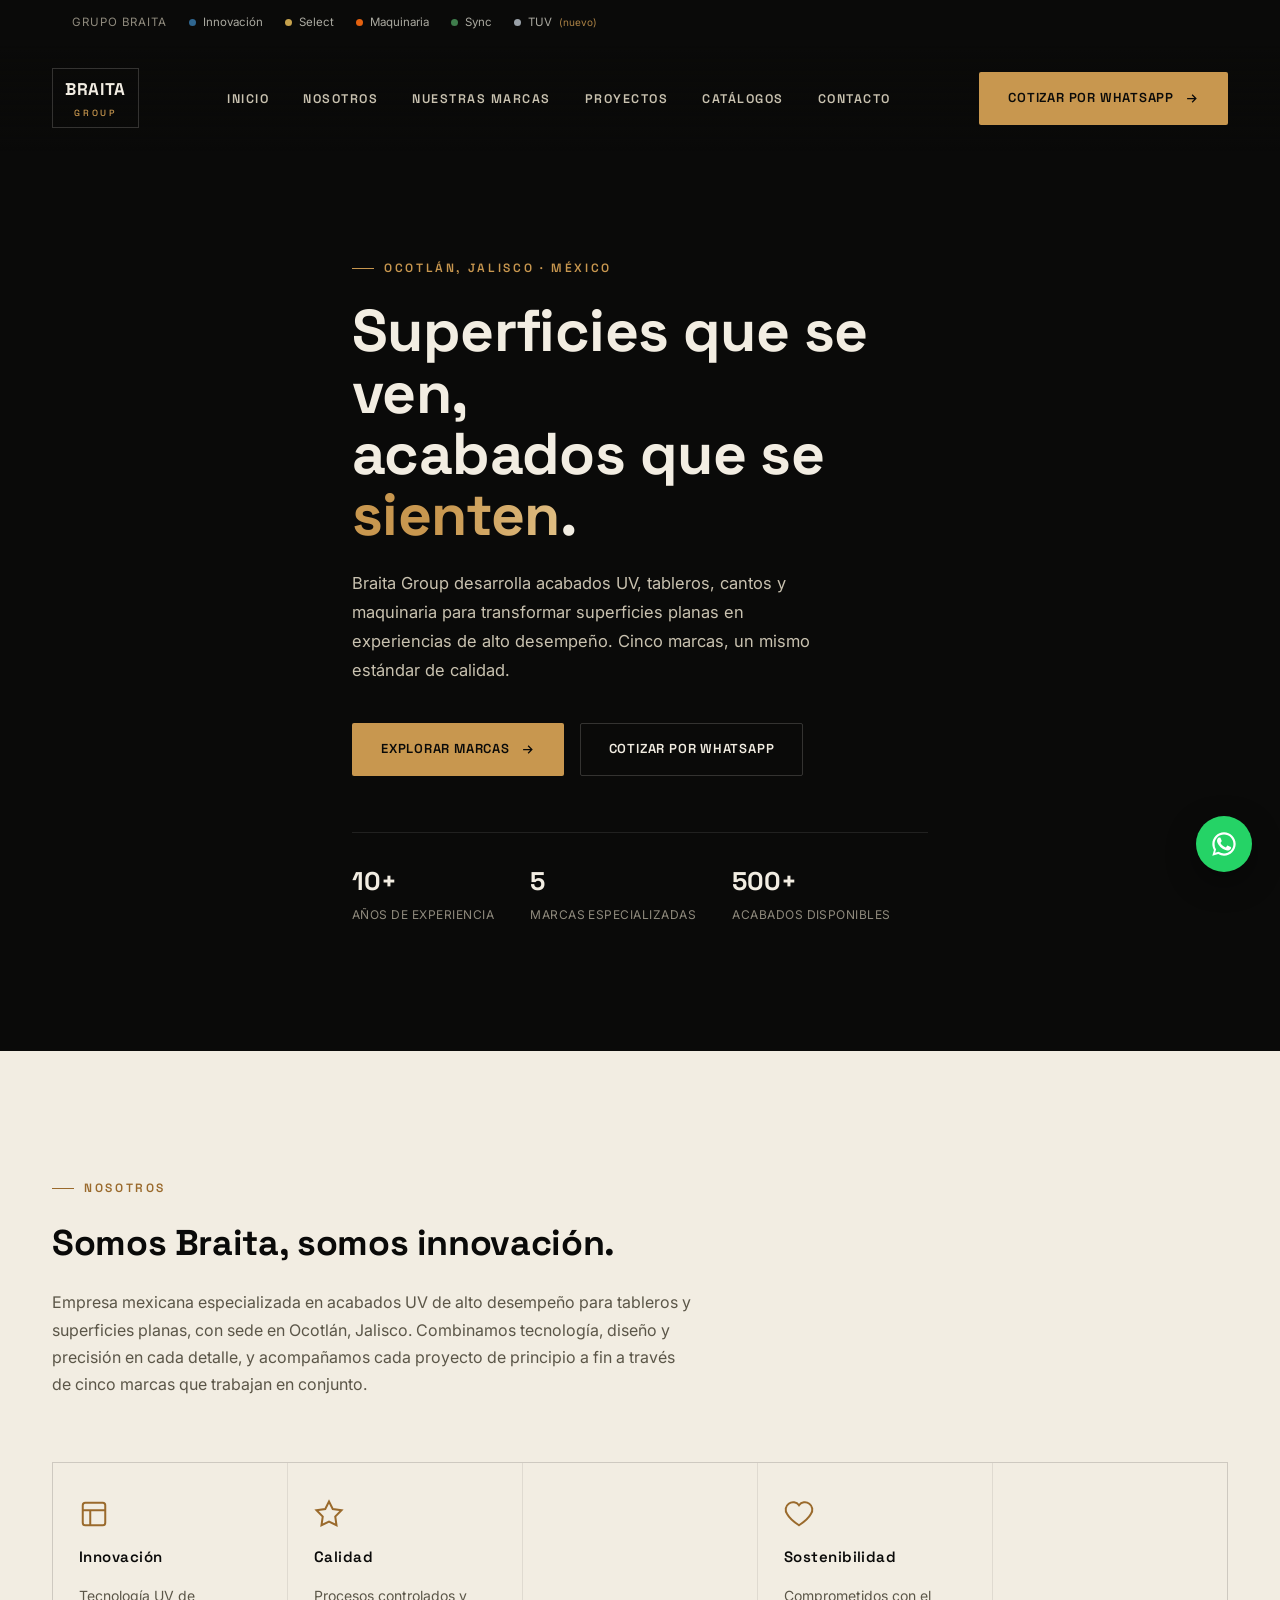
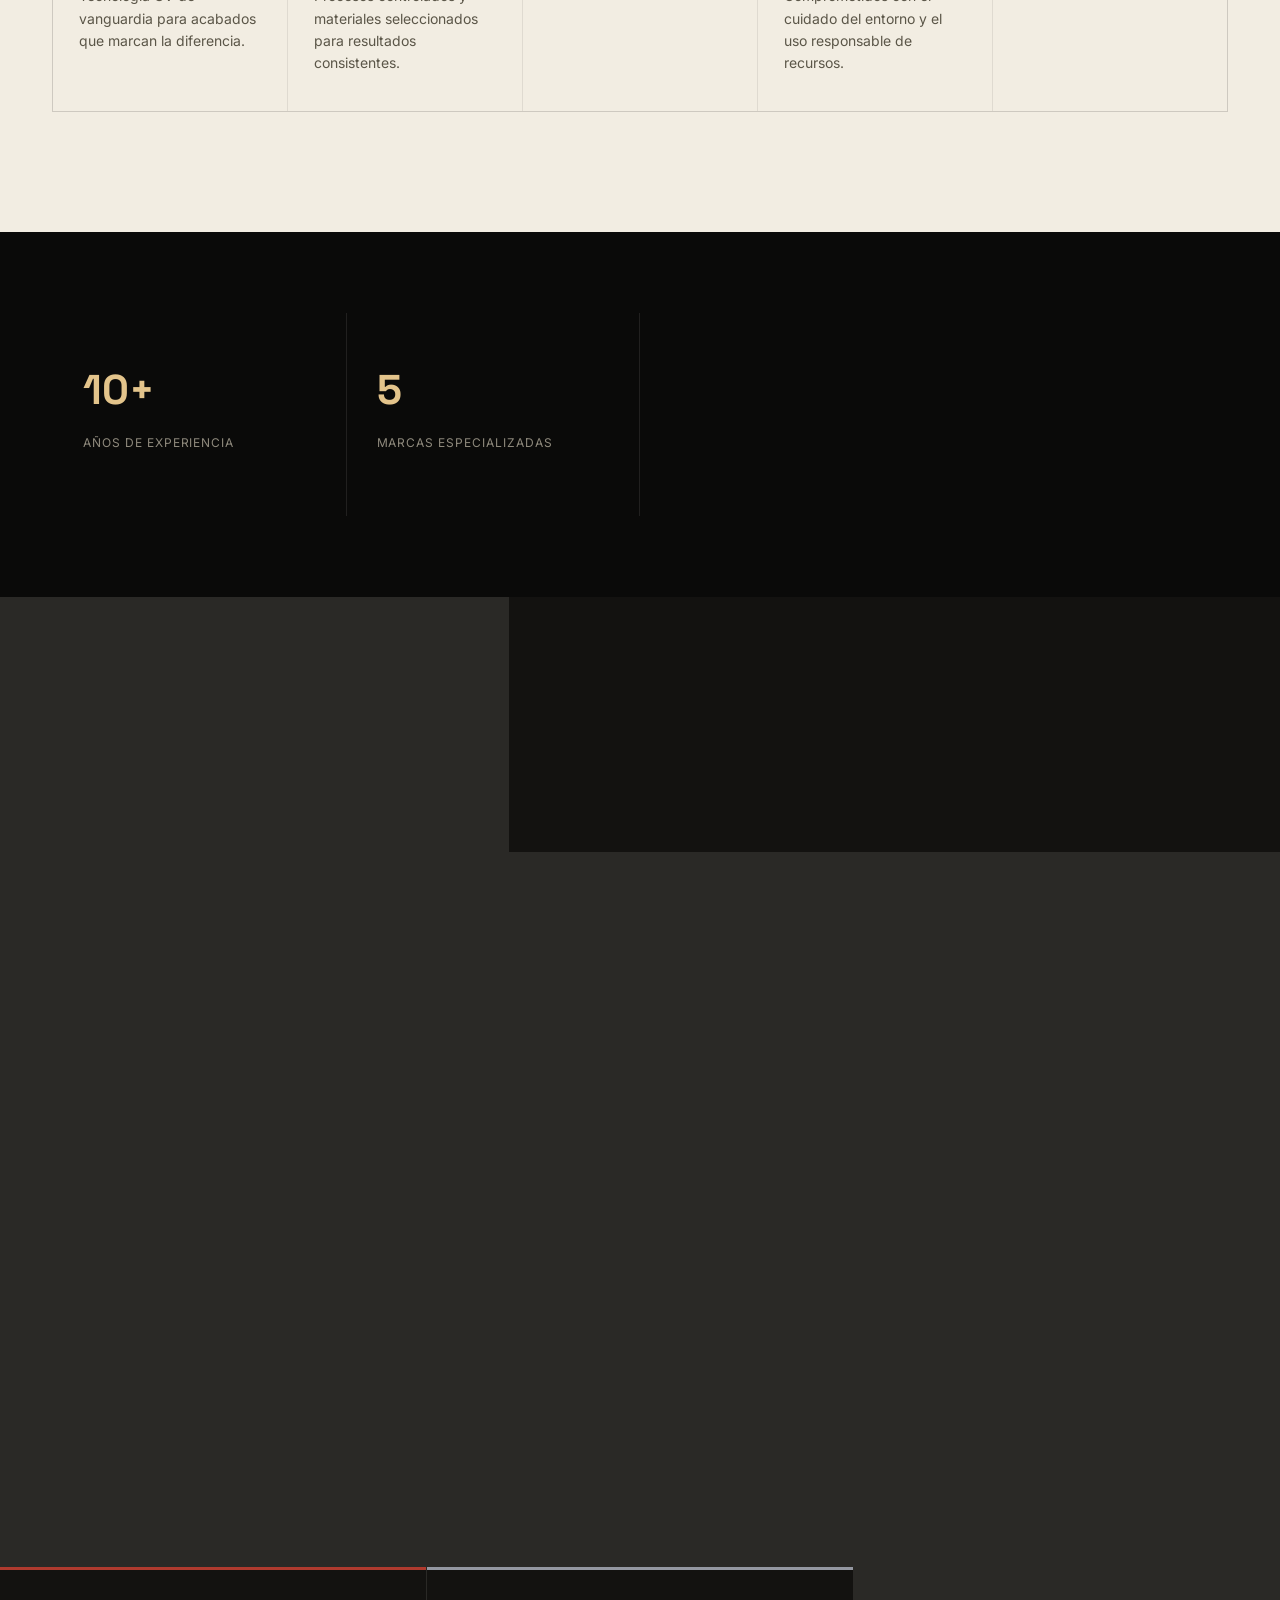
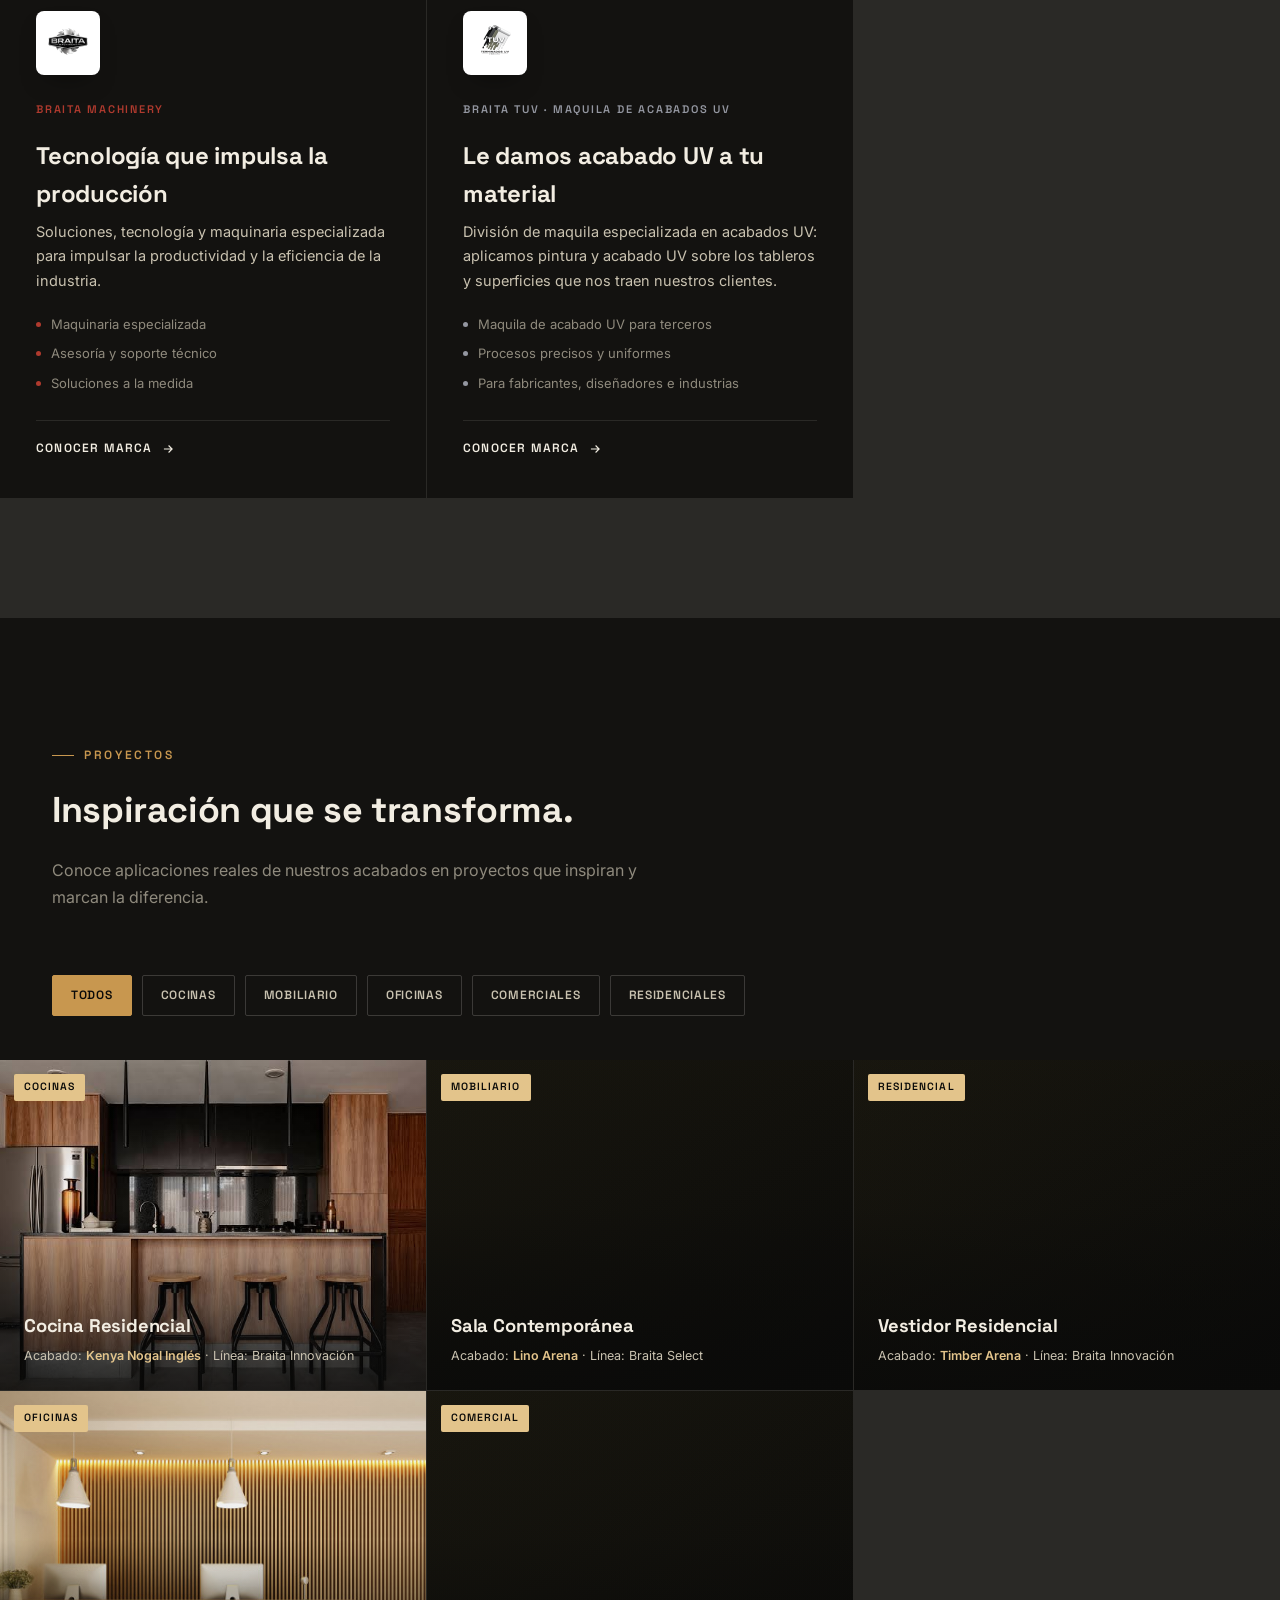
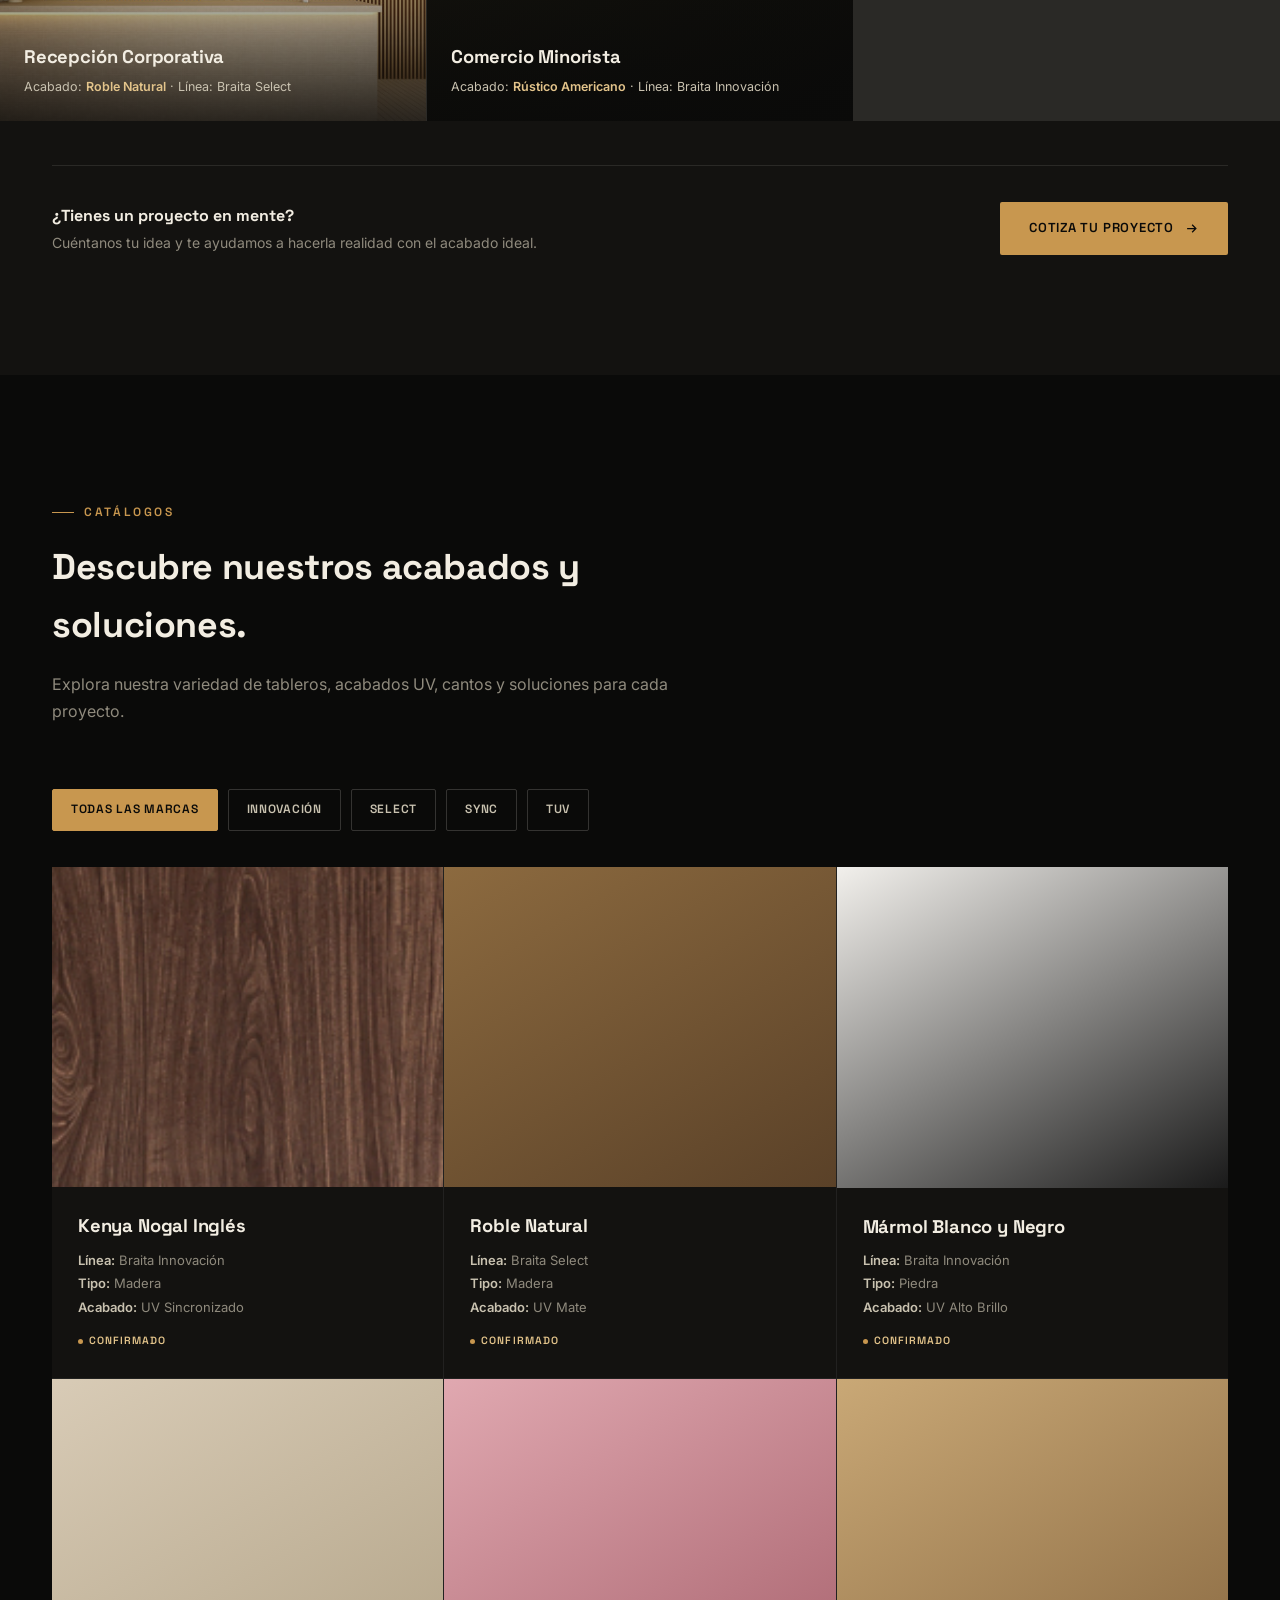
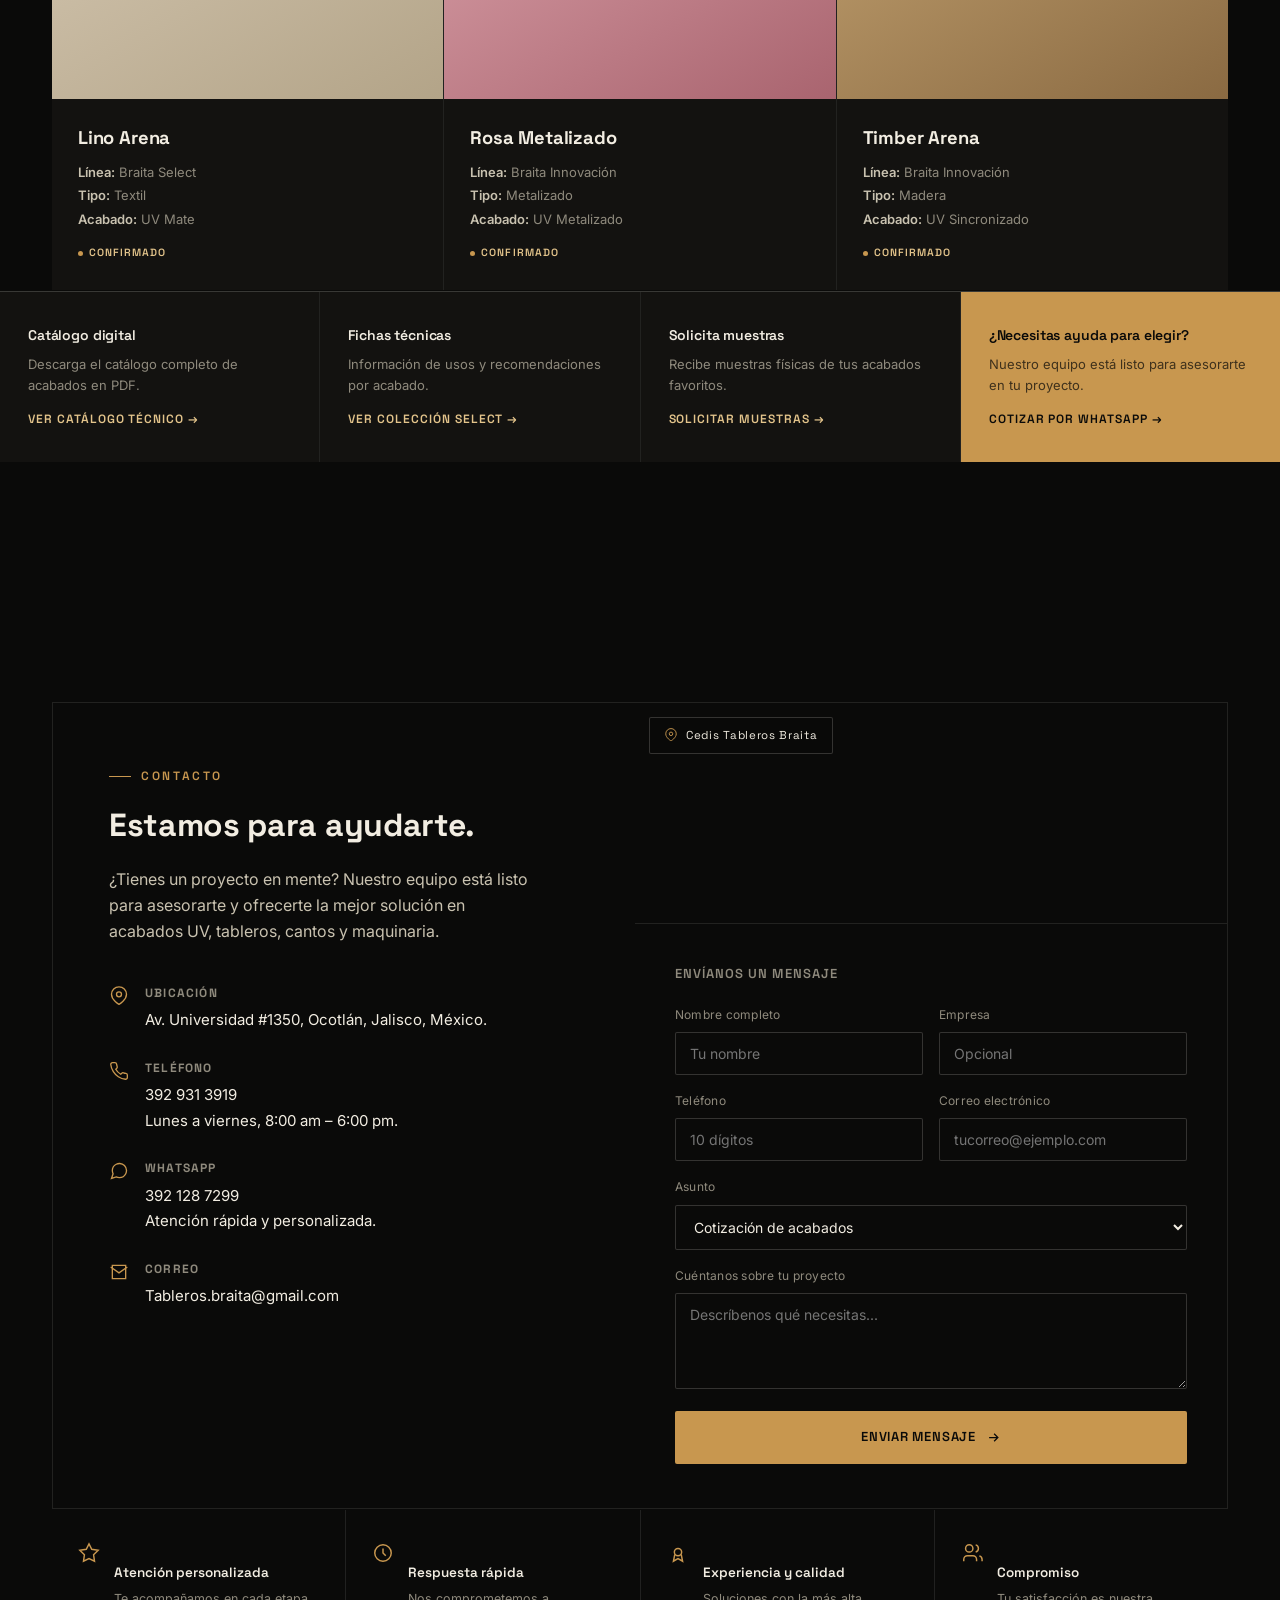
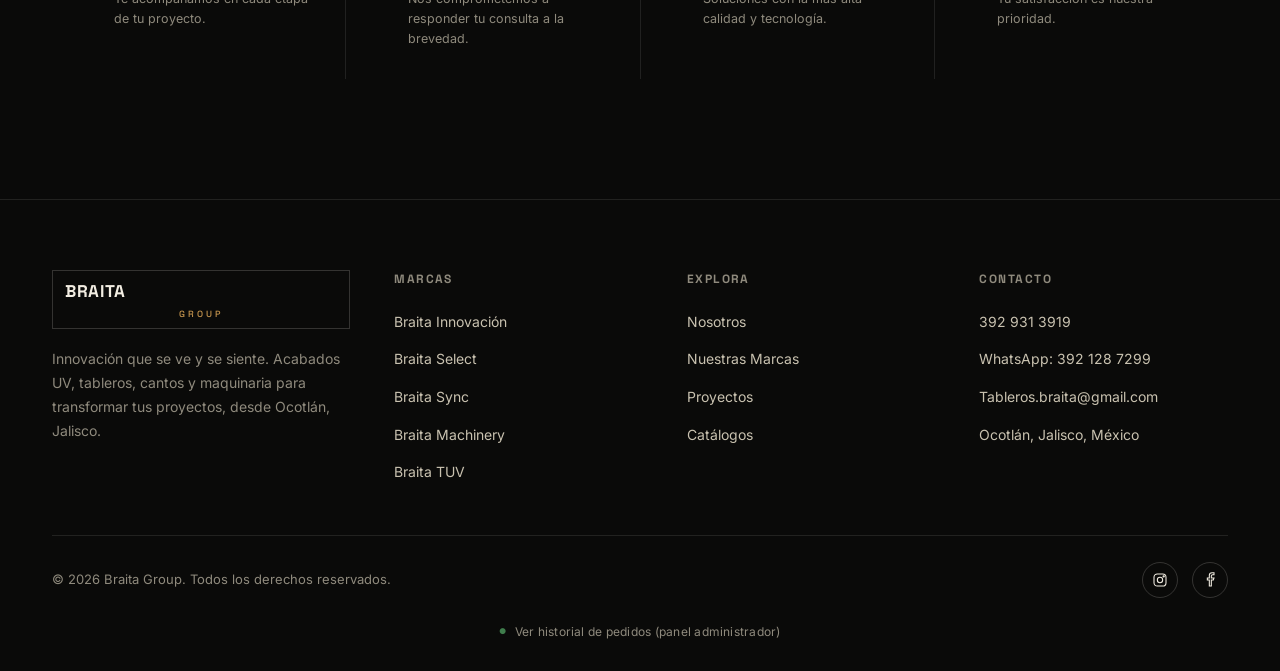
==== commit f8888b58: "Add files via upload" ====
--- a/index.html
+++ b/index.html
@@ -59,7 +59,7 @@
 }
 
 *,*::before,*::after{box-sizing:border-box;}
-html{scroll-behavior:smooth;}
+html{scroll-behavior:smooth; overflow-x:hidden;}
 body{
   margin:0;
   background:var(--ink-950);
@@ -68,6 +68,7 @@
   font-size:16px;
   line-height:1.6;
   -webkit-font-smoothing:antialiased;
+  overflow-x:hidden;
 }
 img{max-width:100%;display:block;}
 a{color:inherit;text-decoration:none;}
@@ -157,7 +158,7 @@
 .main-nav a:hover::after{width:100%;}
 
 .header-actions{display:flex;align-items:center;gap:18px;}
-.nav-toggle{display:none;background:none;border:none;color:var(--paper);cursor:pointer;padding:4px;}
+.nav-toggle{display:none;background:none;border:none;color:var(--paper);cursor:pointer;padding:10px;margin:-10px;}
 .nav-toggle svg{width:24px;height:24px;}
 
 @media (max-width:900px){
@@ -528,7 +529,7 @@
 .proyecto-grid.reveal.is-visible .proyecto-card,
 .catalogo-grid.reveal.is-visible .catalogo-card,
 .trust-row.reveal.is-visible .trust-item-full{
-  animation:card-rise var(--dur-reveal) var(--ease-unfold) both;
+  animation:card-rise .7s var(--ease-premium) both;
 }
 .proyecto-grid .proyecto-card:nth-child(1), .catalogo-grid .catalogo-card:nth-child(1), .trust-row .trust-item-full:nth-child(1){animation-delay:.08s;}
 .proyecto-grid .proyecto-card:nth-child(2), .catalogo-grid .catalogo-card:nth-child(2), .trust-row .trust-item-full:nth-child(2){animation-delay:.18s;}
@@ -584,20 +585,22 @@
 }
 
 /* ---------------------------------- REVEAL ---------------------------------- */
-/* The base block-level reveal: bigger travel distance + longer duration
-   than the old version on purpose, so it reads as an unhurried "unfold"
-   instead of a snap-into-place. This is the ONLY thing that animates
-   opacity/transform/filter on these elements — nothing else touches them,
-   so there's nothing for it to fight with. */
+/* FIX (2026-07): la versión anterior usaba 2.2s + blur(10px) + scale — en la
+   práctica eso se sentía "atrasado"/lento en celular (el blur es pesado en
+   GPUs móviles) y en algunos navegadores de escritorio el combo de blur +
+   scale + transform simultáneos hacía que el navegador simplemente saltara
+   directo al estado final sin pintar la transición (los elementos
+   "aparecían normales", sin animación). Se reemplaza por el mismo patrón
+   simple y rápido (solo opacity + translateY, sin blur ni scale) que ya
+   usan las otras 5 páginas del grupo — es más liviano y se ve consistente
+   en todo el sitio. */
 .reveal{
   opacity:0;
-  transform:translateY(52px) scale(.96);
-  filter:blur(10px);
-  transition:opacity var(--dur-reveal) var(--ease-unfold),
-             transform var(--dur-reveal) var(--ease-unfold),
-             filter var(--dur-reveal) var(--ease-unfold);
-}
-.reveal.is-visible{opacity:1;transform:translateY(0) scale(1);filter:blur(0);}
+  transform:translateY(28px);
+  transition:opacity .7s var(--ease-premium),
+             transform .7s var(--ease-premium);
+}
+.reveal.is-visible{opacity:1;transform:translateY(0);}
 
 /* ---- Per-section cascade ----
    Each group below reveals its own children in a short, LOCAL stagger
@@ -606,15 +609,15 @@
    take seconds to appear). Every group uses the same card-rise keyframe
    so the cascade feels consistent across the whole site. */
 @keyframes card-rise{
-  from{opacity:0;transform:translateY(34px) scale(.97);filter:blur(6px);}
-  to{opacity:1;transform:translateY(0) scale(1);filter:blur(0);}
+  from{opacity:0;transform:translateY(22px);}
+  to{opacity:1;transform:translateY(0);}
 }
 
 .brand-grid.reveal.is-visible .brand-card,
 .pillars.reveal.is-visible .pillar,
 .wrap.reveal.is-visible .stat,
 .wrap.reveal.is-visible .info-list .row{
-  animation:card-rise var(--dur-reveal) var(--ease-unfold) both;
+  animation:card-rise .7s var(--ease-premium) both;
 }
 
 .brand-grid .brand-card:nth-child(1),
@@ -914,7 +917,7 @@
         <div class="brand-mark text-mark">BC</div>
         <div class="brand-sub">Braita Sync</div>
         <h3>Cantos que sincronizan cada acabado</h3>
-        <p class="desc">Cantos que complementan y sincronizan tus tableros y acabados para un resultado perfecto y profesional.</p>
+        <p class="desc">Línea especializada en cantos para MDF: integración perfecta entre el tablero y el canto, con calidad, precisión y una amplia variedad de opciones.</p>
         <ul class="feats">
           <li>Cantos de alta calidad</li>
           <li>Compatibilidad de diseños</li>
@@ -940,13 +943,13 @@
       <!-- TUV -->
       <a href="braita-tuv.html" class="brand-card card-tuv">
         <div class="brand-mark"><img src="logo-tuv.png" alt="Braita TUV — Terminados UV"></div>
-        <div class="brand-sub">Braita TUV · Terminados UV</div>
-        <h3>El proceso detrás de cada acabado</h3>
-        <p class="desc">Terminados UV de alto desempeño: la línea encargada de aplicar y certificar el acabado final sobre cada superficie.</p>
+        <div class="brand-sub">Braita TUV · Maquila de Acabados UV</div>
+        <h3>Le damos acabado UV a tu material</h3>
+        <p class="desc">División de maquila especializada en acabados UV: aplicamos pintura y acabado UV sobre los tableros y superficies que nos traen nuestros clientes.</p>
         <ul class="feats">
-          <li>Terminados UV mate, brillo y textura</li>
-          <li>Control de calidad en cada lote</li>
-          <li>Durabilidad certificada</li>
+          <li>Maquila de acabado UV para terceros</li>
+          <li>Procesos precisos y uniformes</li>
+          <li>Para fabricantes, diseñadores e industrias</li>
         </ul>
         <span class="card-link">Conocer marca <svg viewBox="0 0 24 24" fill="none" stroke="currentColor" stroke-width="2"><path d="M5 12h14M13 6l6 6-6 6"/></svg></span>
       </a>
@@ -1395,22 +1398,27 @@
   }
 
   /* ---- Scroll reveal ----
-     threshold:0 + no rootMargin shrink = fires the instant even 1px of the
-     section enters the viewport. That matters now that .reveal uses a real
-     ease-in-out curve (--ease-unfold): the whole point of that curve is a
-     slow, visible start, so we want the animation to begin as early as
-     possible while the section is still scrolling into view — not after
-     it's already mostly on-screen, which would hide that slow start. */
+     FIX (2026-07): threshold:0 with a fast .7s transition meant the reveal
+     could finish before the section was meaningfully on screen, and on
+     some setups the class got added before the browser painted the
+     "hidden" frame at all (no visible transition, "just appears"). Now it
+     waits until the element is a bit more into view (rootMargin -10% on
+     the bottom) before triggering — same behavior already proven on the
+     other 5 pages of the group — and the class add is pushed one frame
+     out so the browser always paints the initial state first. */
   const revealEls = document.querySelectorAll('.reveal');
   if ('IntersectionObserver' in window) {
     const io = new IntersectionObserver((entries) => {
       entries.forEach(entry => {
         if (entry.isIntersecting) {
-          entry.target.classList.add('is-visible');
-          io.unobserve(entry.target);
+          const target = entry.target;
+          io.unobserve(target);
+          requestAnimationFrame(() => requestAnimationFrame(() => {
+            target.classList.add('is-visible');
+          }));
         }
       });
-    }, { threshold: 0, rootMargin: '0px' });
+    }, { threshold: 0.1, rootMargin: '0px 0px -10% 0px' });
     revealEls.forEach(el => io.observe(el));
   } else {
     revealEls.forEach(el => el.classList.add('is-visible'));
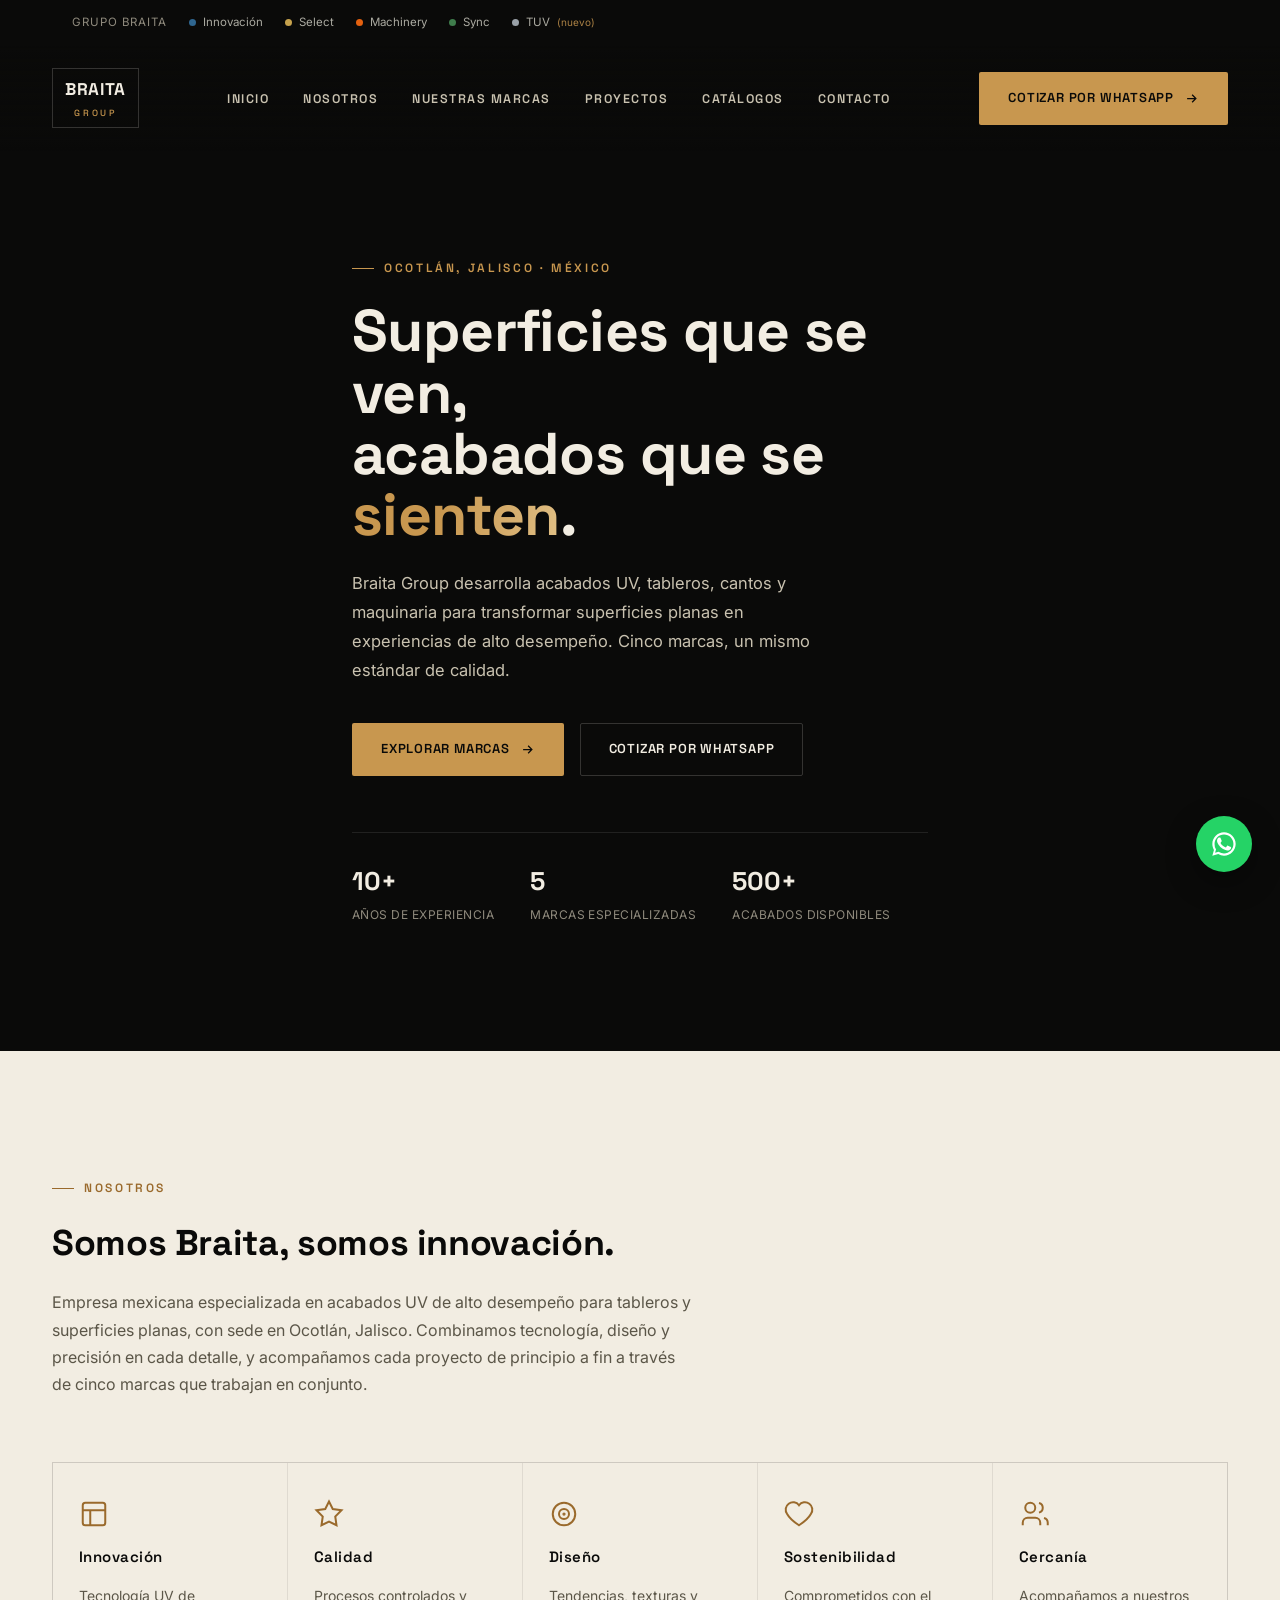
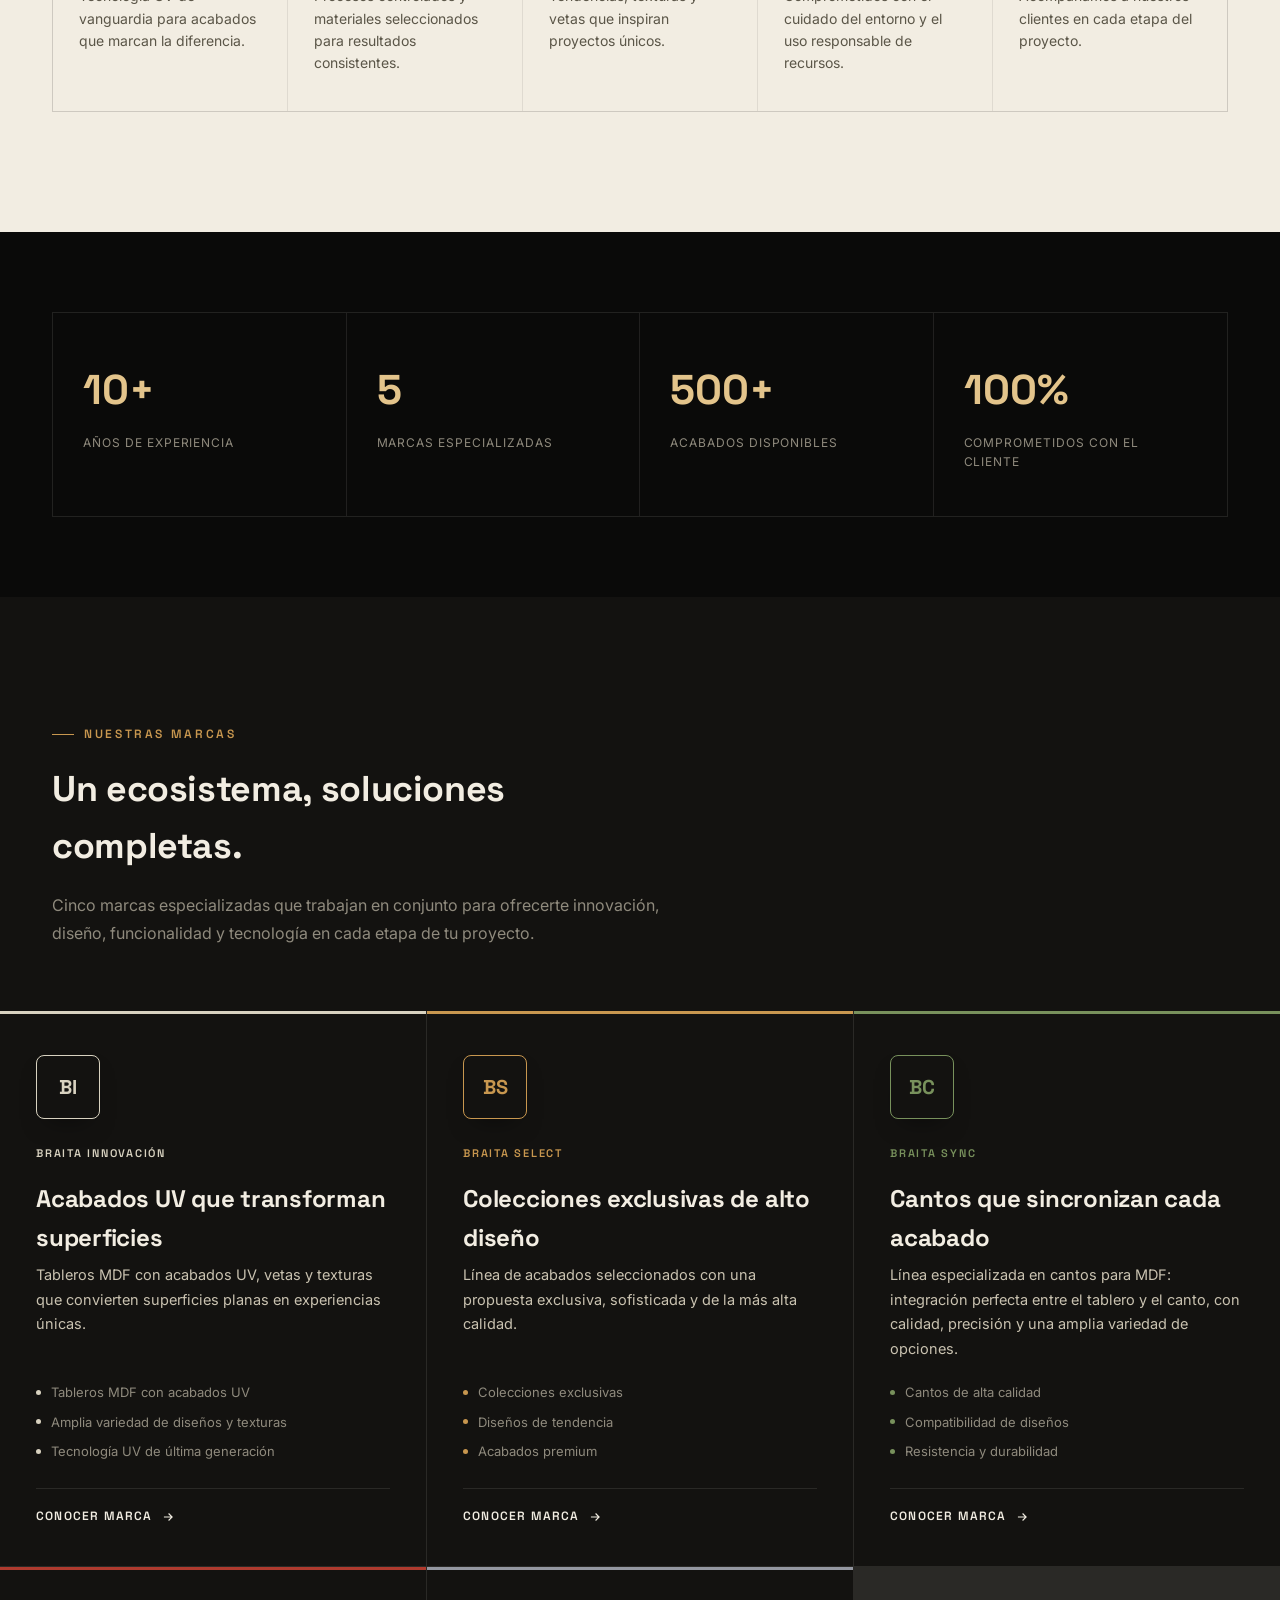
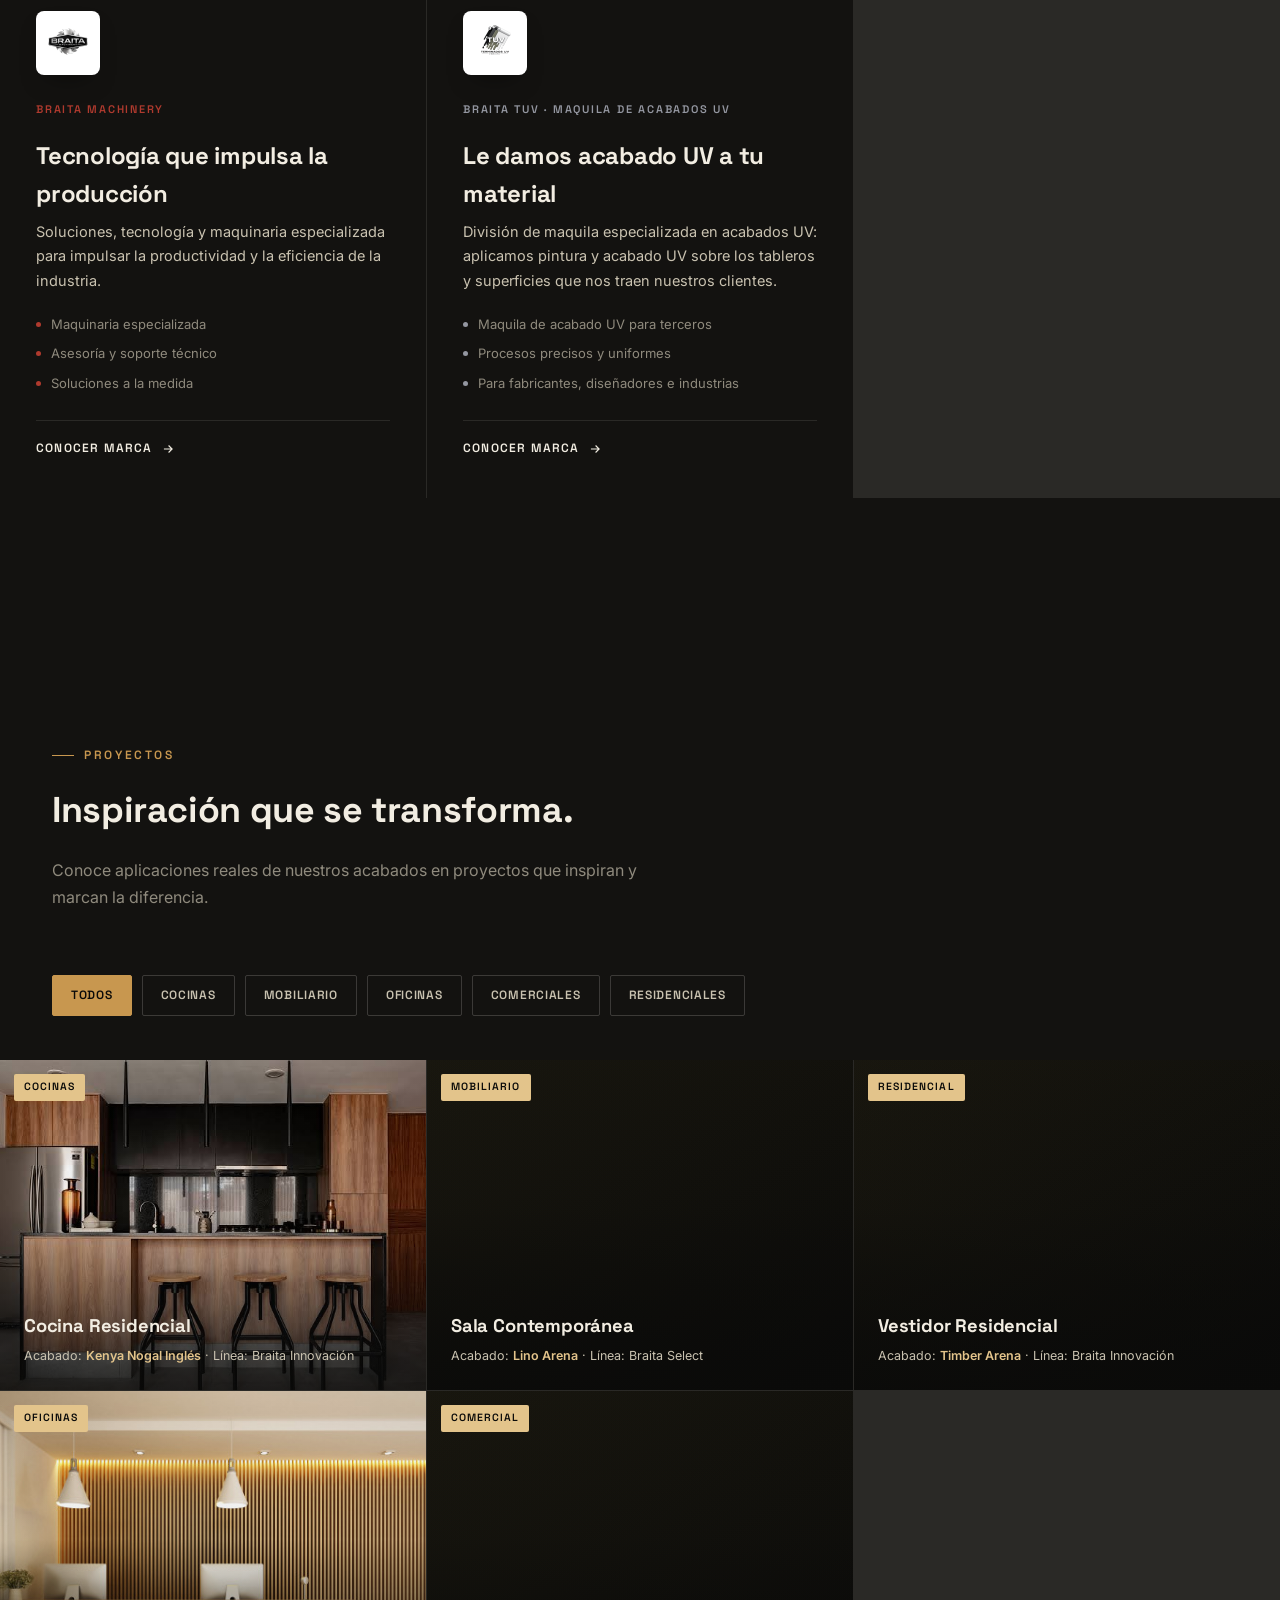
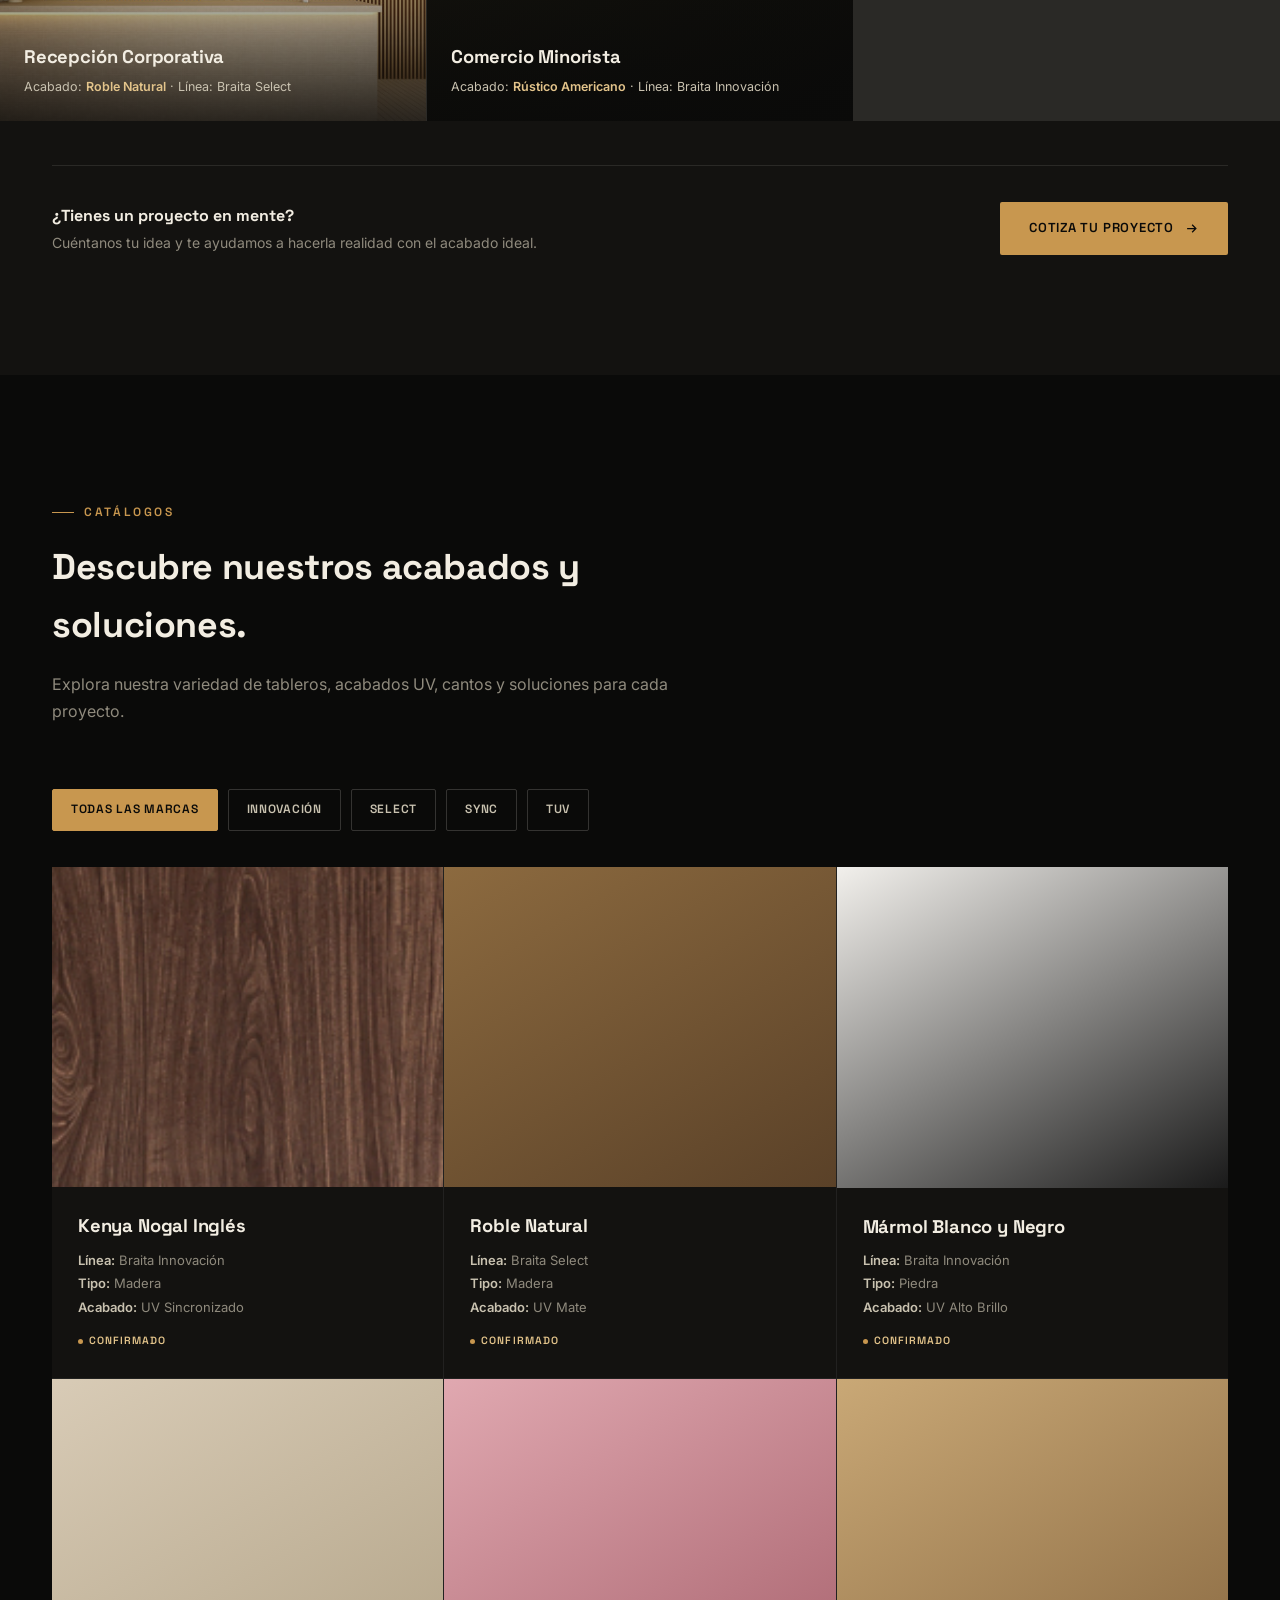
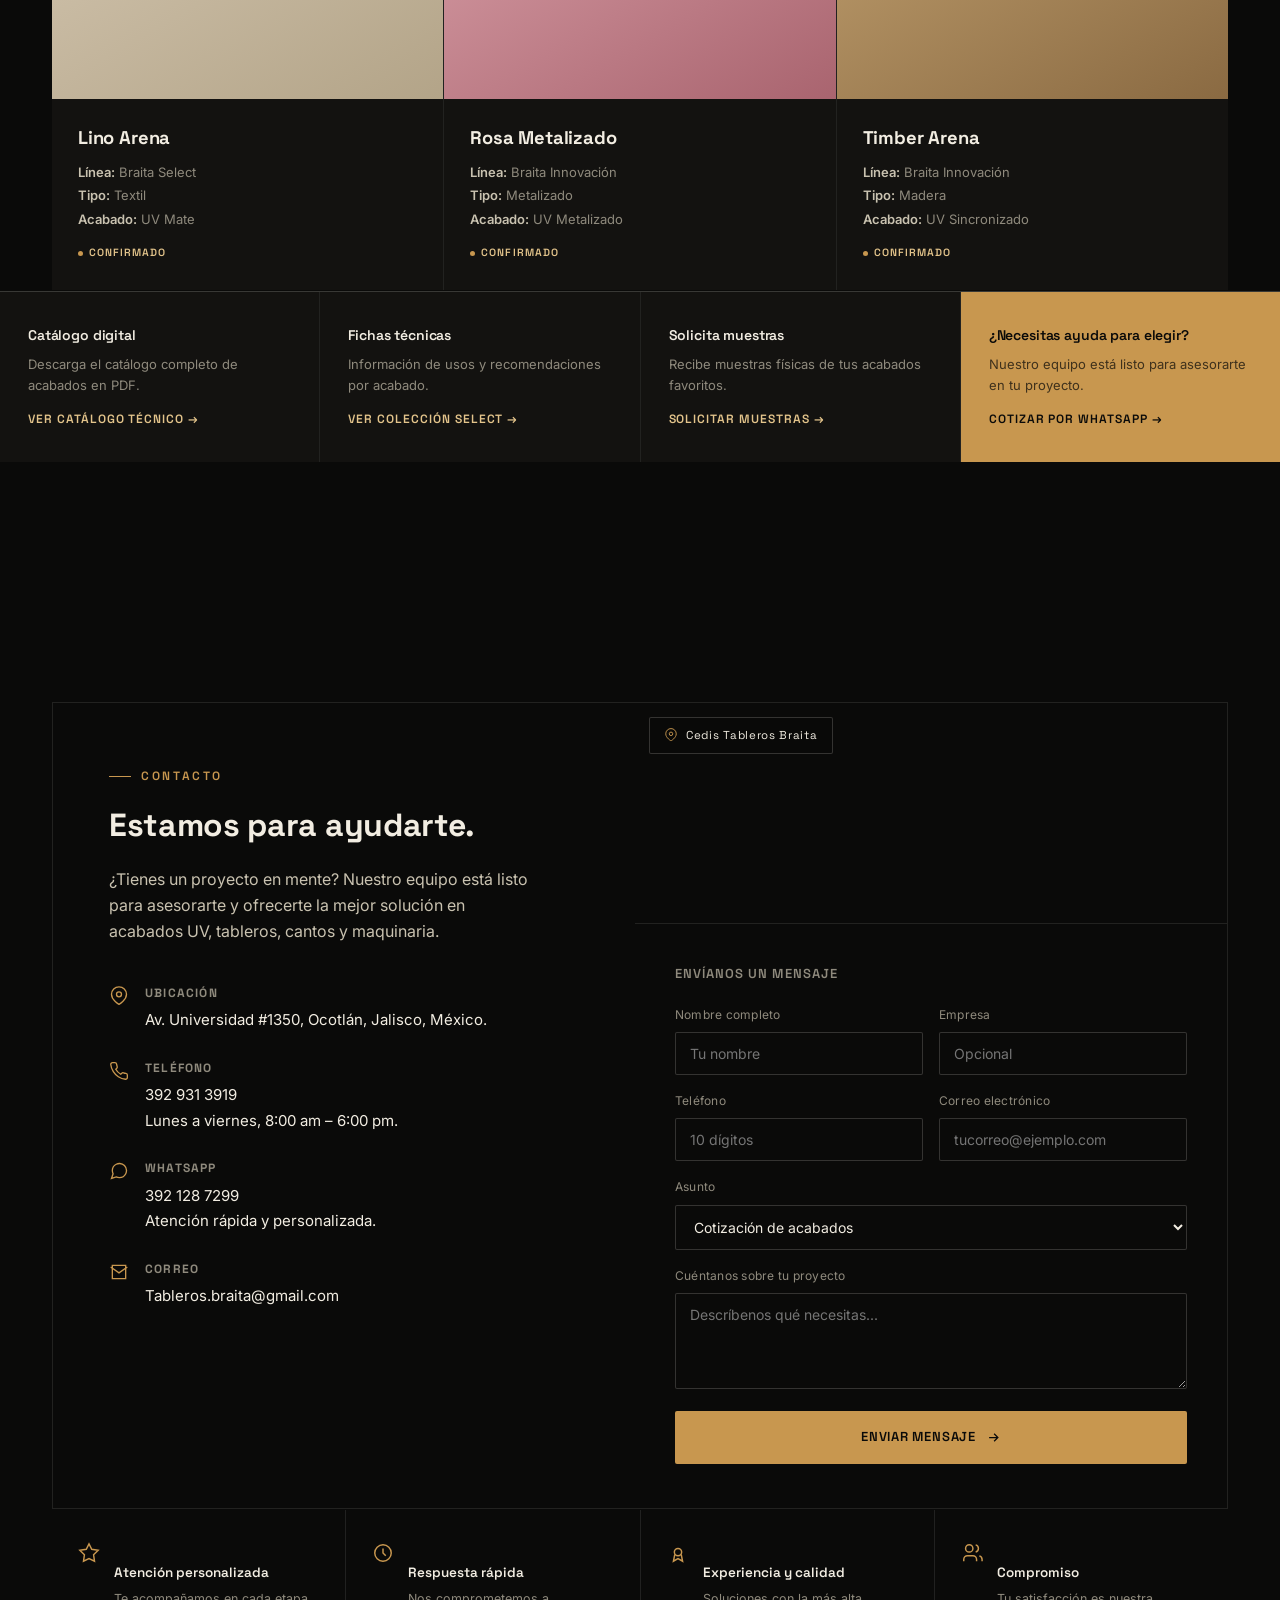
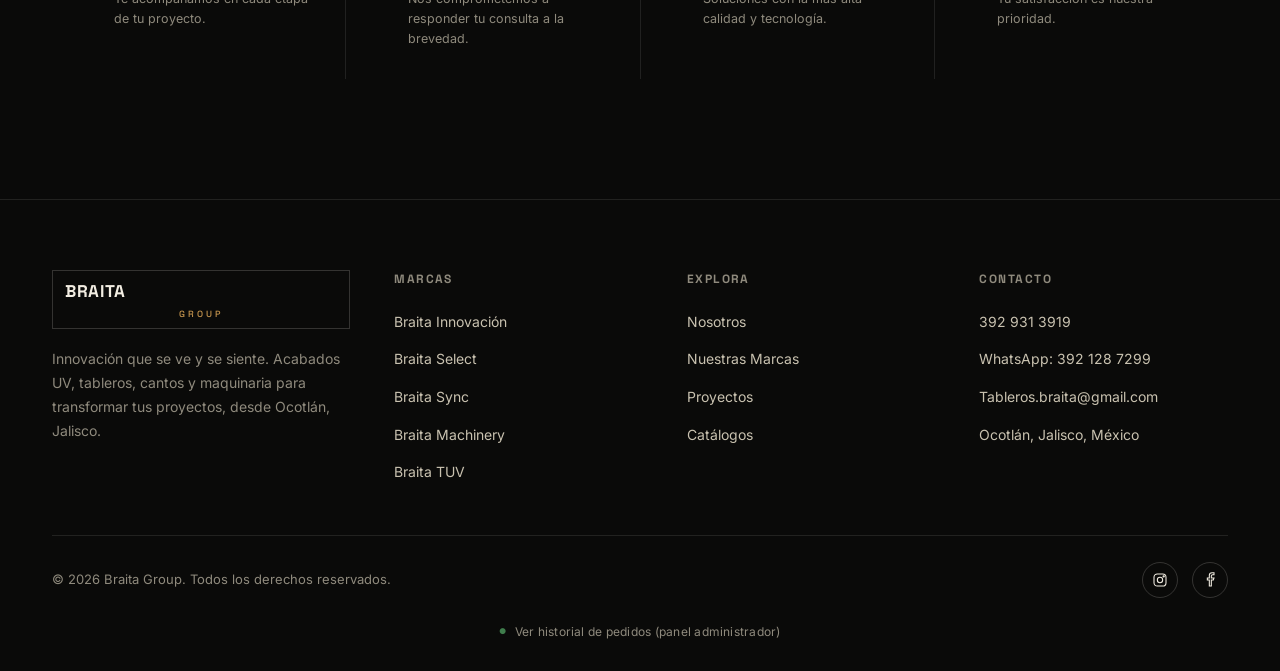
==== commit f8f89b0e: "Add files via upload" ====
--- a/index.html
+++ b/index.html
@@ -748,7 +748,7 @@
     <a href="index.html" class="gs-label">Grupo Braita</a>
     <a href="braita-innovacion.html"><span class="gs-dot" style="background:#2F6690"></span>Innovación</a>
     <a href="braita-select.html"><span class="gs-dot" style="background:#C6A24D"></span>Select</a>
-    <a href="braita-maquinaria.html"><span class="gs-dot" style="background:#E4610F"></span>Maquinaria</a>
+    <a href="braita-maquinaria.html"><span class="gs-dot" style="background:#E4610F"></span>Machinery</a>
     <a href="braita-sinc.html"><span class="gs-dot" style="background:#3F7D4C"></span>Sync</a>
     <a href="braita-tuv.html"><span class="gs-dot" style="background:#9AA1A8"></span>TUV <span class="gs-beta">(nuevo)</span></a>
   </div>
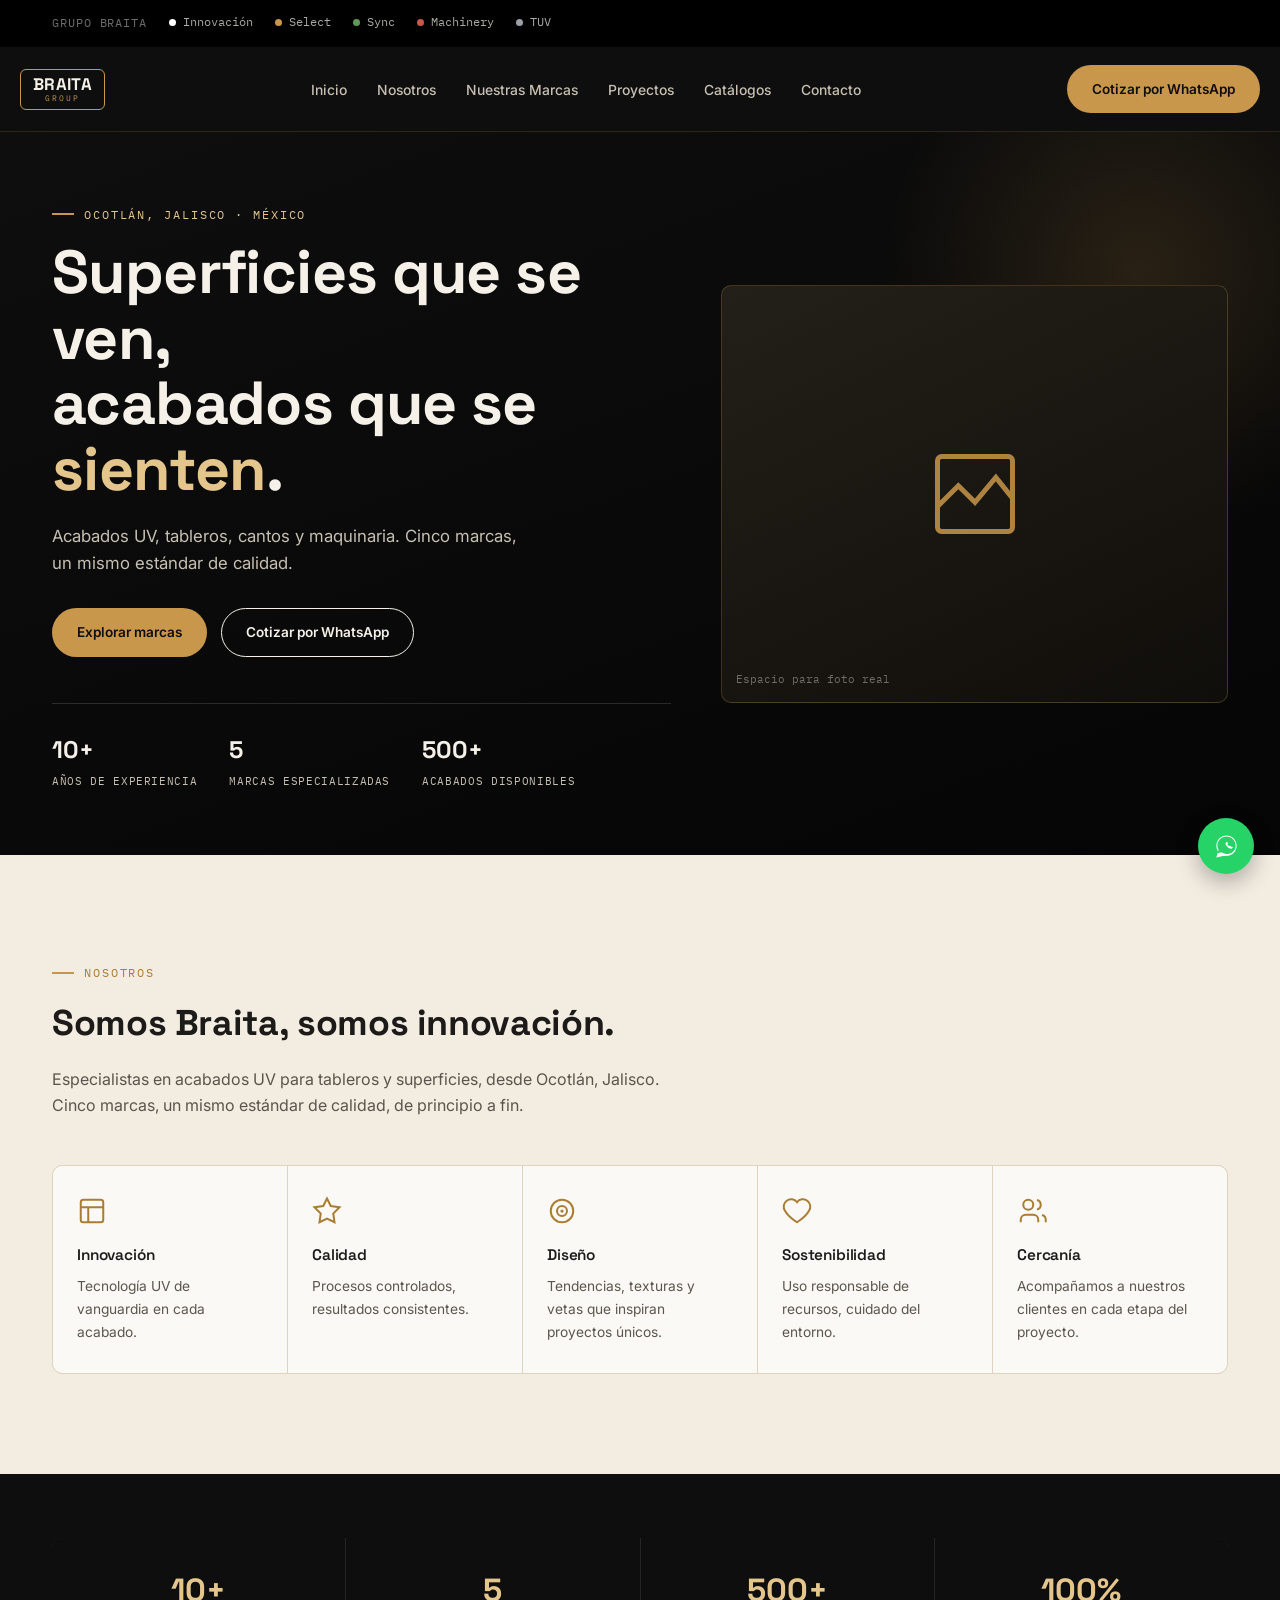
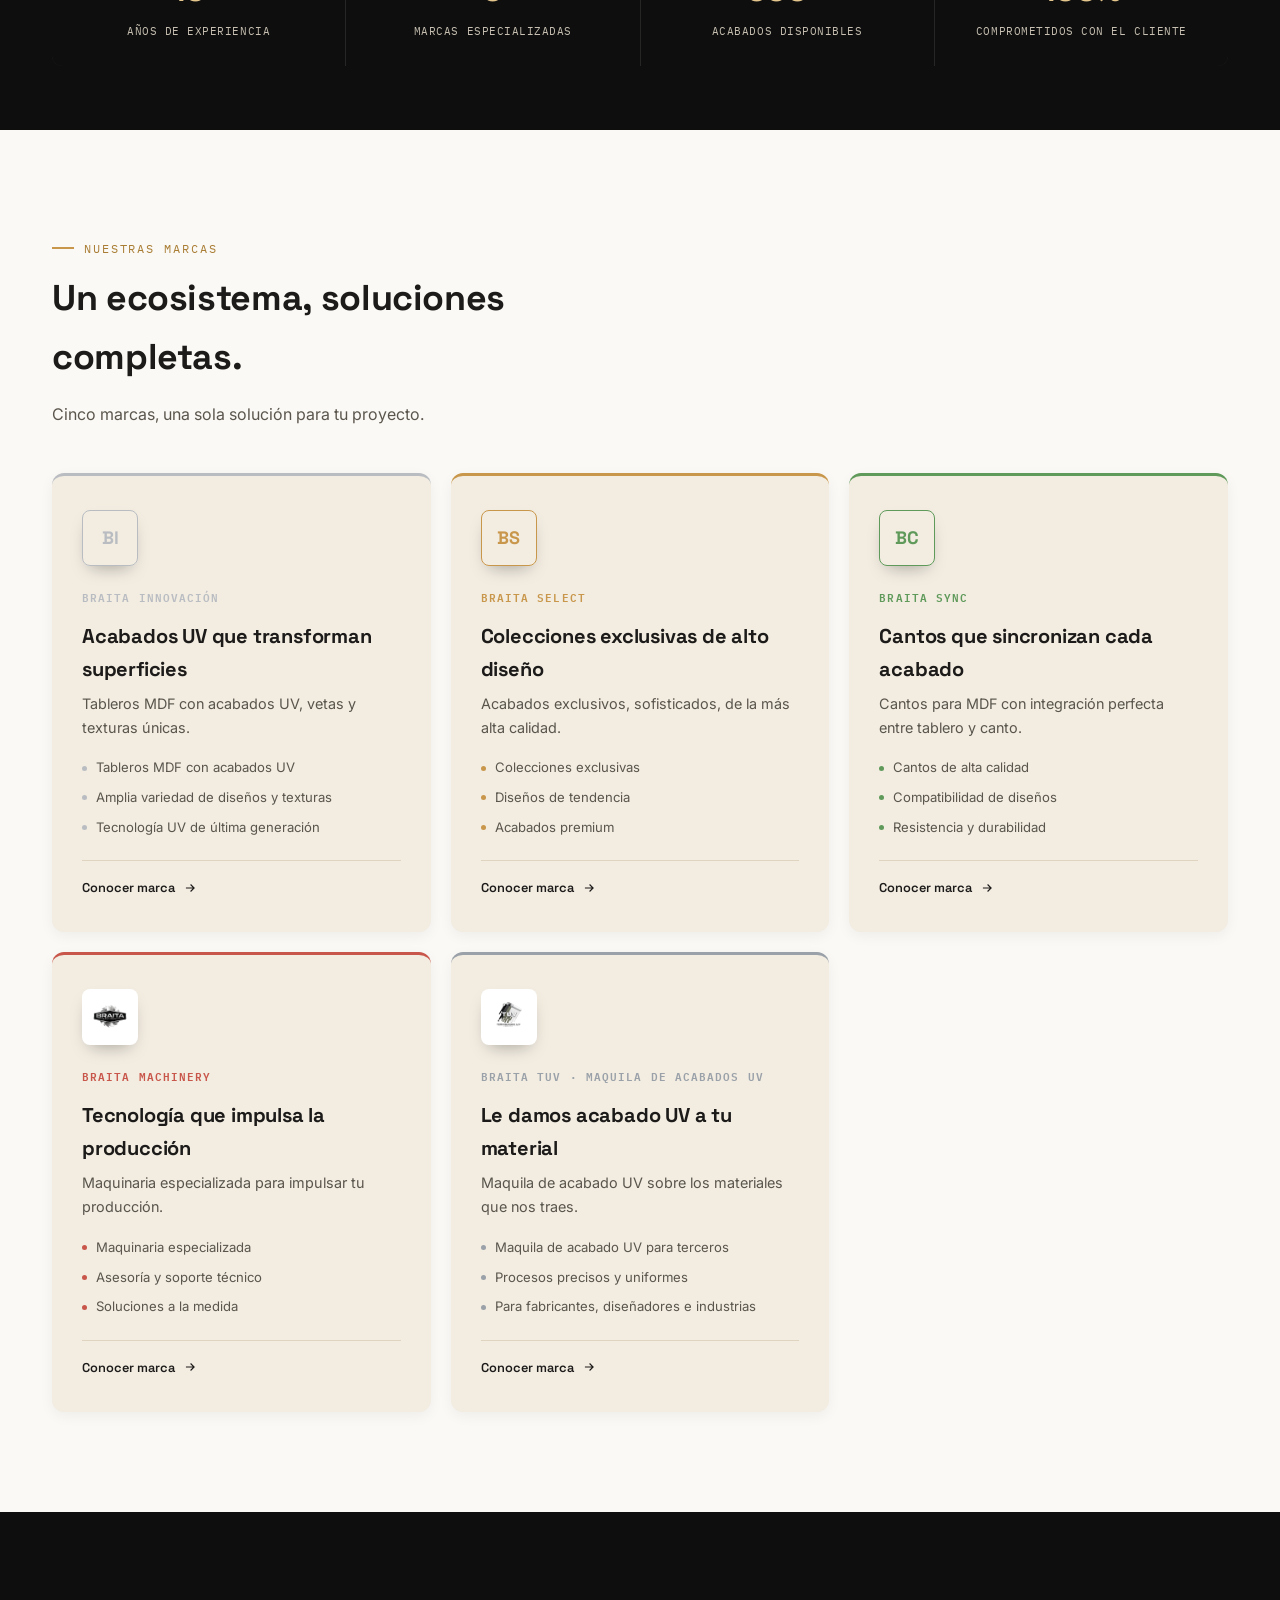
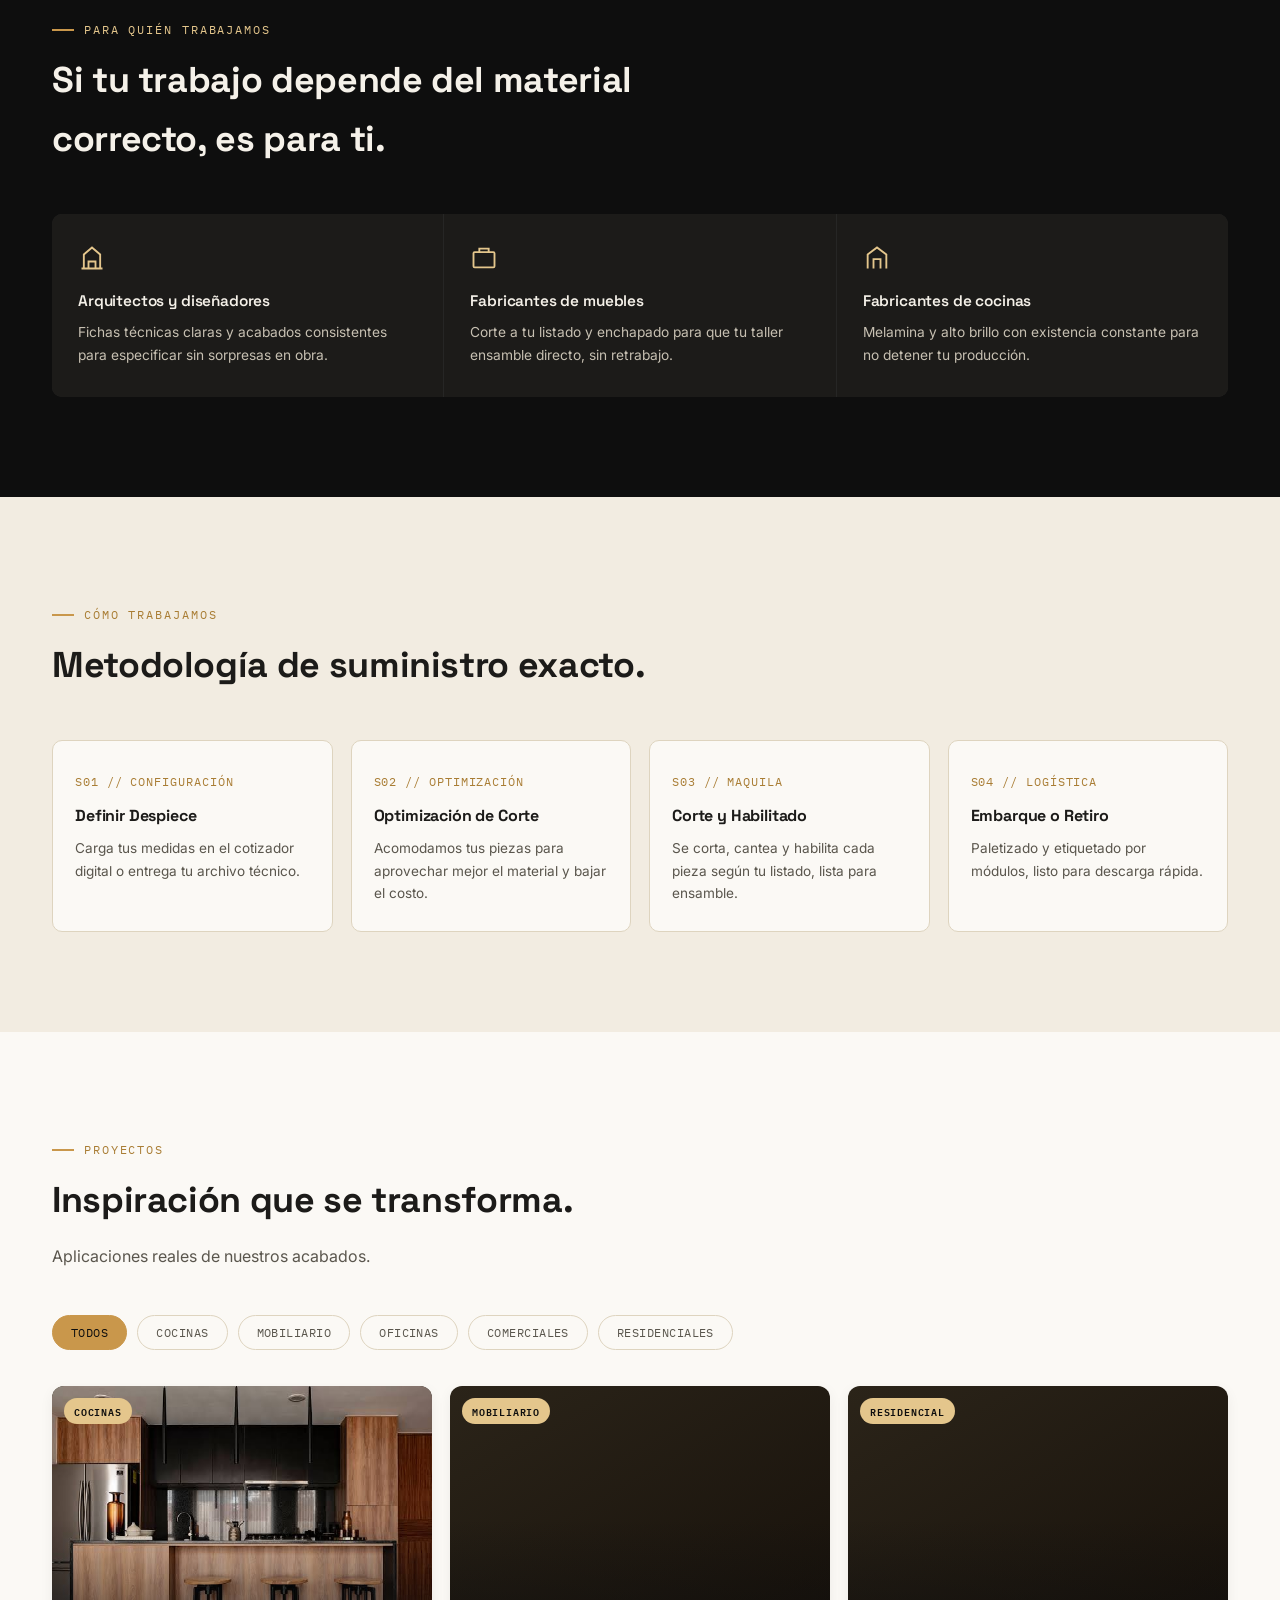
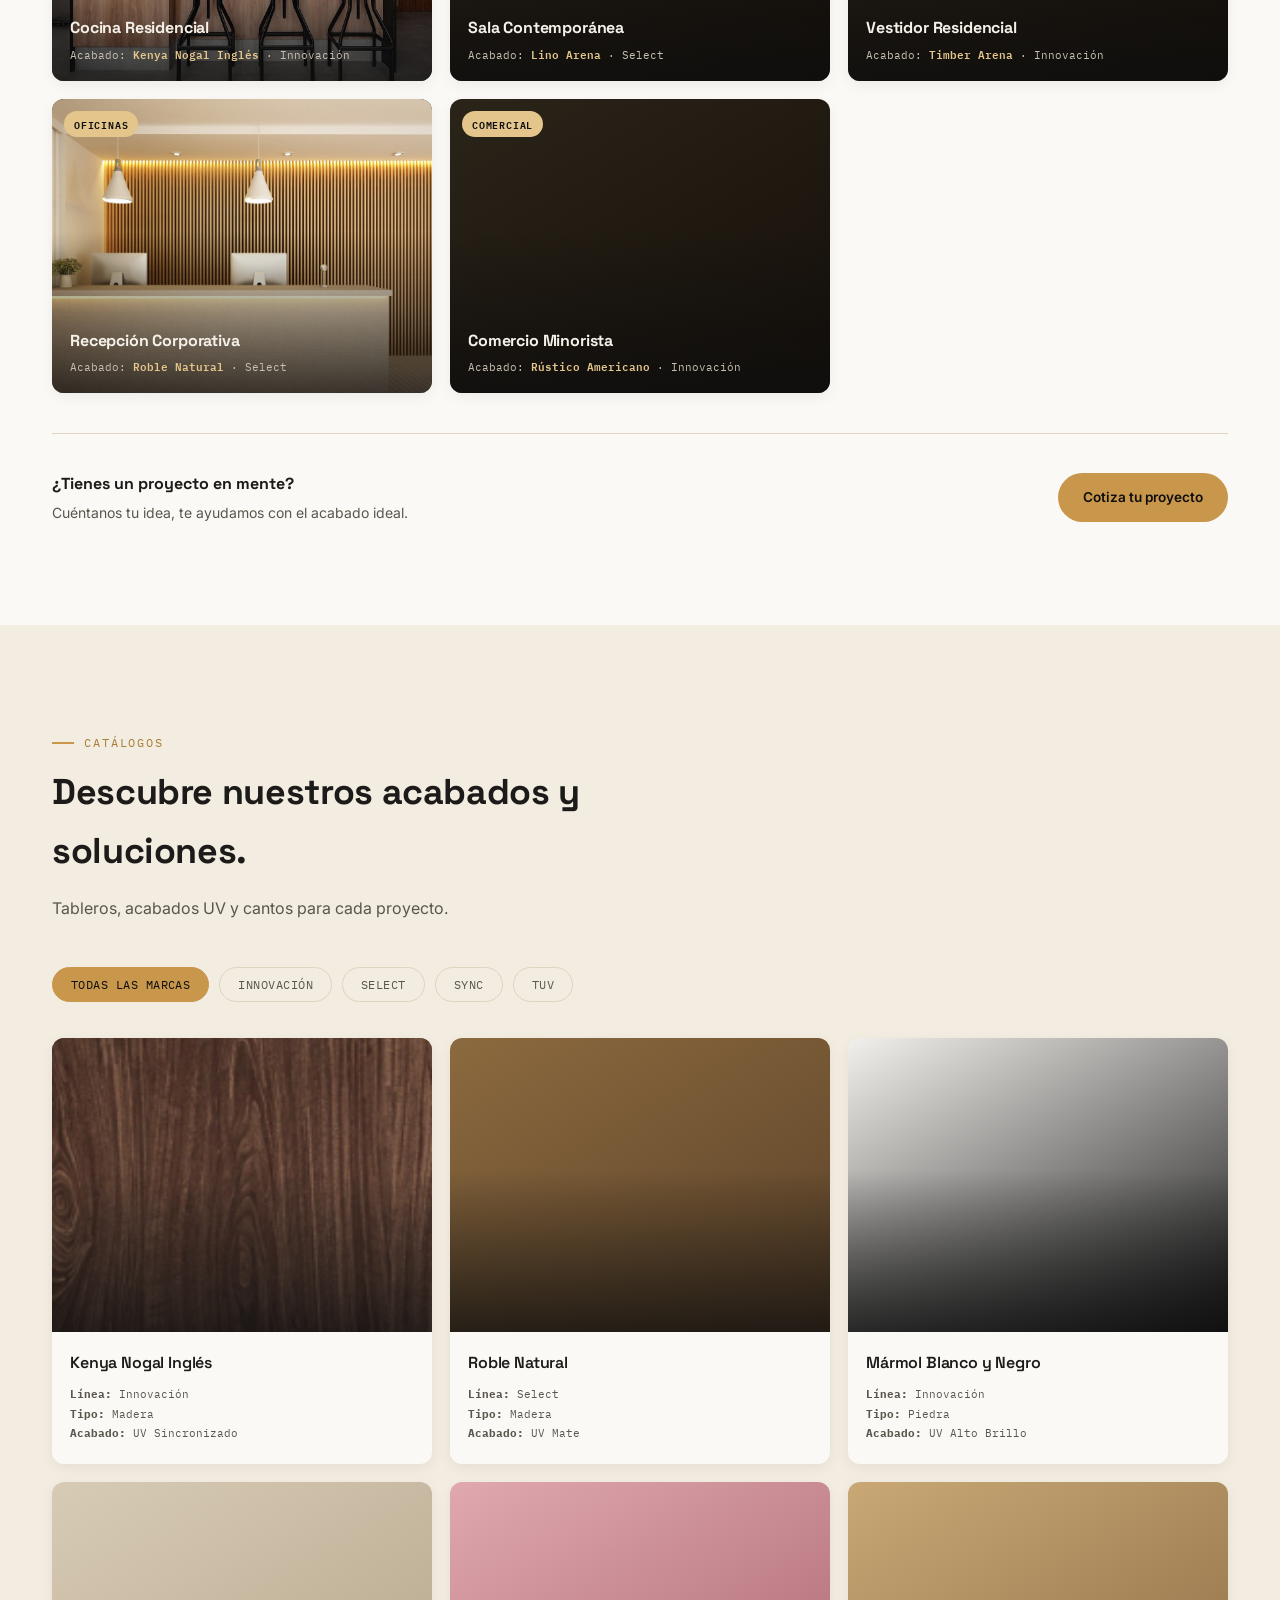
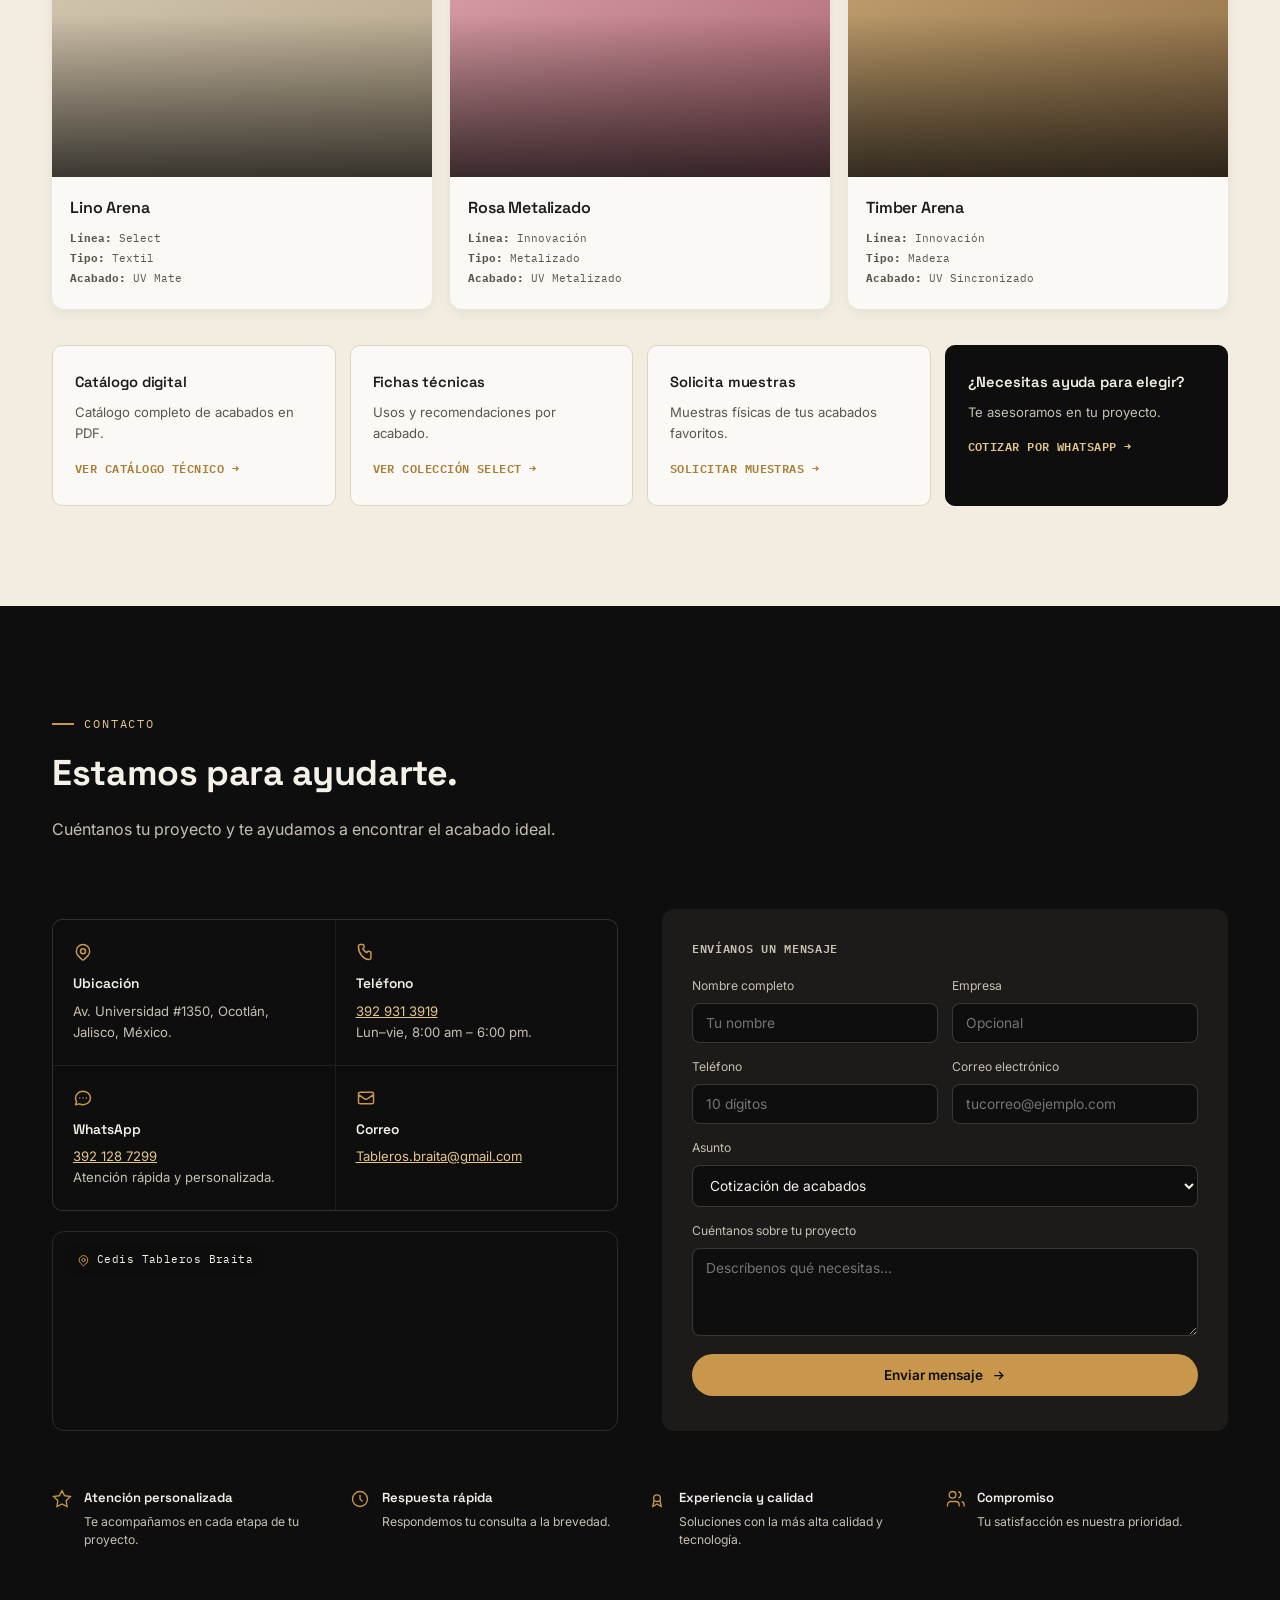
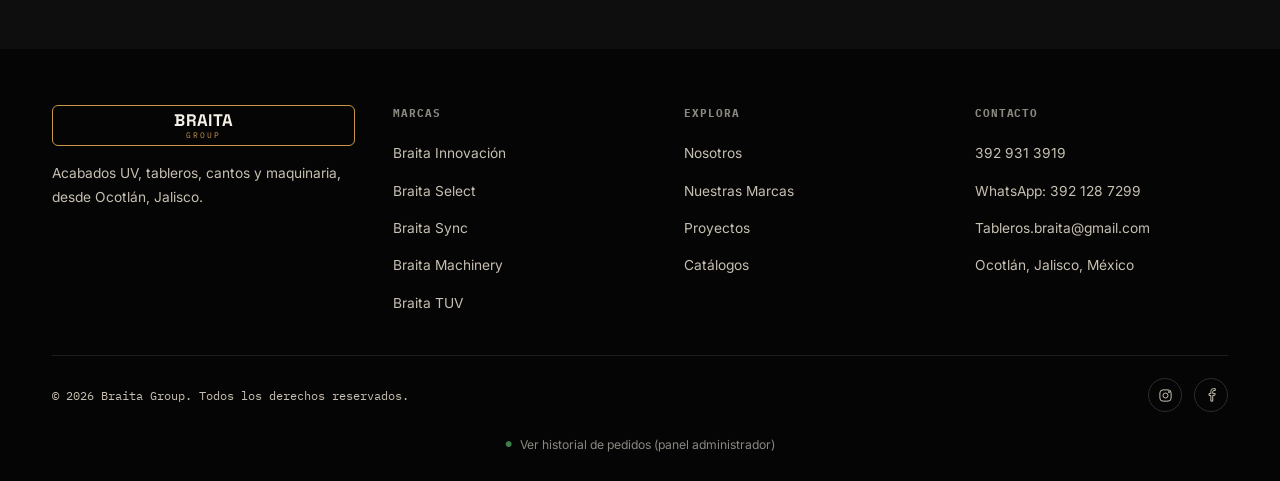
==== commit 52b1e1cb: "Add files via upload" ====
--- a/index.html
+++ b/index.html
@@ -5,733 +5,333 @@
 <meta name="viewport" content="width=device-width, initial-scale=1.0">
 <title>Braita Group — Acabados UV, Tableros y Maquinaria | Ocotlán, Jalisco</title>
 <meta name="description" content="Braita Group: acabados UV, tableros MDF, cantos y maquinaria industrial. Cinco marcas especializadas trabajando en conjunto desde Ocotlán, Jalisco.">
+<link rel="icon" href="logo-group-favicon.png">
+
+<link rel="preconnect" href="https://fonts.googleapis.com">
+<link rel="preconnect" href="https://fonts.gstatic.com" crossorigin>
+<link href="https://fonts.googleapis.com/css2?family=Space+Grotesk:wght@400;500;600;700&family=Inter:wght@400;500;600;700&family=IBM+Plex+Mono:wght@400;500;600&display=swap" rel="stylesheet">
+
 <style>
 /* ==========================================================================
-   BRAITA GROUP — Design tokens
-   Display: Space Grotesk / Body: Inter
+   BRAITA GROUP — Design tokens (sistema "página prueba")
    ========================================================================== */
-
-@import url('https://fonts.googleapis.com/css2?family=Space+Grotesk:wght@500;600;700&family=Inter:wght@400;500;600&display=swap');
-
 :root{
-  /* base */
-  --ink-950:#0a0a09;
-  --ink-900:#131210;
-  --ink-850:#19170f;
-  --ink-800:#211e17;
-  --line:rgba(243,239,230,0.10);
-  --line-strong:rgba(243,239,230,0.18);
-  --paper:#f2ede2;
-  --paper-dim:#e7e0d0;
-  --bone:#c9c2b0;
-  --ash:#8f8a7d;
-
-  /* accent */
-  --gold:#c8974f;
-  --gold-light:#e3c48b;
-
-  /* brand accents */
-  --b-innovacion:#d8d2c0;
-  --b-select:#c8974f;
-  --b-sync:#78915c;
-  --b-machinery:#af3a2e;
-  --b-tuv:#9497a1;
-
+  --ink:#0E0E0E;
+  --ink-soft:#1C1B19;
+  --ink-deep:#050505;
+  --cream:#F2ECE1;
+  --cream-deep:#E6DCC8;
+  --paper:#FBF9F5;
+  --gold:#C9974B;
+  --gold-dark:#A97D34;
+  --gold-light:#E4C68C;
+  --text-primary:#1C1B19;
+  --text-secondary:#5A564D;
+  --text-muted:#8B8781;
+  --text-light:#F5F1E9;
+  --text-light-muted:#C7C0B2;
+  --line:#DED4BF;
+  --line-dark:#33312C;
   --font-display:'Space Grotesk', sans-serif;
-  --font-body:'Inter', sans-serif;
-
-  --container:1240px;
-  --radius:2px;
-  --ease:cubic-bezier(.16,.8,.24,1);
-  /* premium, slow, "creamy" curve — soft acceleration, long gentle settle */
-  --ease-premium:cubic-bezier(.19,1,.22,1);
-  /* Genuine ease-IN-out: starts slow, builds speed through the middle,
-     settles slowly at the end. This is what actually reads as a slow
-     "unfold" — a fast-start/slow-tail curve (like --ease-premium above)
-     concentrates almost all the visible motion in the first ~300ms no
-     matter how long the transition-duration is, which is why the old
-     version still looked like it "popped" even at 1.9s. */
-  --ease-unfold:cubic-bezier(.76,0,.24,1);
-  --dur-fast:.4s;
-  --dur-medium:.9s;
-  --dur-slow:1.4s;
-  --dur-reveal:2.2s; /* dedicated, slower — only for scroll "unfold", never for hover */
+  --font-sans:'Inter', sans-serif;
+  --font-mono:'IBM Plex Mono', monospace;
+  --ease: cubic-bezier(.22,.61,.36,1);
 }
-
-*,*::before,*::after{box-sizing:border-box;}
-html{scroll-behavior:smooth; overflow-x:hidden;}
+*{ margin:0; padding:0; box-sizing:border-box; }
+html{ scroll-behavior:smooth; overflow-x:hidden; }
 body{
-  margin:0;
-  background:var(--ink-950);
-  color:var(--paper);
-  font-family:var(--font-body);
-  font-size:16px;
-  line-height:1.6;
-  -webkit-font-smoothing:antialiased;
-  overflow-x:hidden;
+  background:var(--paper); color:var(--text-primary); font-family:var(--font-sans);
+  line-height:1.65; -webkit-font-smoothing:antialiased; overflow-x:hidden; overflow-wrap:break-word;
 }
-img{max-width:100%;display:block;}
-a{color:inherit;text-decoration:none;}
-ul{list-style:none;margin:0;padding:0;}
-h1,h2,h3,h4{font-family:var(--font-display);margin:0;letter-spacing:-0.01em;}
-p{margin:0;}
-button{font:inherit;}
+img,svg{ display:block; max-width:100%; }
+a{ color:inherit; text-decoration:none; }
+ul{ list-style:none; }
+h1,h2,h3,h4{ font-family:var(--font-display); font-weight:700; letter-spacing:-.01em; }
+.wrap{ max-width:1240px; margin:0 auto; padding:0 32px; }
+@media (max-width:640px){ .wrap{ padding:0 20px; } }
+section{ padding:100px 0; }
+@media (max-width:768px){ section{ padding:64px 0; } }
+section[id]{ scroll-margin-top:96px; }
+.mono{ font-family:var(--font-mono); }
 
 @media (prefers-reduced-motion: reduce){
   *{animation-duration:0.001ms !important; animation-iteration-count:1 !important; transition-duration:0.001ms !important; scroll-behavior:auto !important;}
 }
 
-.wrap{max-width:var(--container);margin:0 auto;padding:0 32px;}
-
-.eyebrow{
-  display:inline-flex;align-items:center;gap:10px;
-  font-family:var(--font-display);
-  font-size:12px;font-weight:600;
-  letter-spacing:0.22em;text-transform:uppercase;
-  color:var(--gold);
-}
-.eyebrow::before{
-  content:"";width:22px;height:1px;background:var(--gold);
-}
-
-.btn{
-  display:inline-flex;align-items:center;gap:10px;
-  padding:15px 28px;
-  font-family:var(--font-display);
-  font-size:13px;font-weight:600;
-  letter-spacing:0.06em;text-transform:uppercase;
-  border-radius:var(--radius);
-  border:1px solid transparent;
-  cursor:pointer;
-  transition:background var(--dur-medium) var(--ease-premium),
-             color var(--dur-medium) var(--ease-premium),
-             border-color var(--dur-medium) var(--ease-premium),
-             transform var(--dur-medium) var(--ease-premium),
-             box-shadow var(--dur-medium) var(--ease-premium);
-  white-space:nowrap;
-}
-.btn-primary{background:var(--gold);color:var(--ink-950);}
-.btn-primary:hover{background:var(--gold-light);transform:translateY(-2px);box-shadow:0 14px 30px -10px rgba(200,151,79,.45);}
-.btn-ghost{border-color:var(--line-strong);color:var(--paper);background:transparent;}
-.btn-ghost:hover{border-color:var(--gold);color:var(--gold-light);transform:translateY(-2px);}
-.btn svg{width:15px;height:15px;transition:transform var(--dur-medium) var(--ease-premium);}
-.btn:hover svg{transform:translateX(4px);}
-
-/* ---------------------------------- HEADER ---------------------------------- */
-.site-header{
-  position:sticky;top:0;left:0;right:0;z-index:100;
-  padding:22px 0;
-  background:linear-gradient(180deg, rgba(10,10,9,.92), rgba(10,10,9,0));
-  transition:background .35s var(--ease), padding .35s var(--ease), border-color .35s var(--ease);
-  border-bottom:1px solid transparent;
-}
-.site-header.is-scrolled{
-  padding:14px 0;
-  background:rgba(10,10,9,.86);
-  backdrop-filter:blur(10px);
-  border-bottom-color:var(--line);
-}
-.site-header .wrap{display:flex;align-items:center;justify-content:space-between;gap:24px;}
-
-.logo{display:flex;align-items:center;gap:10px;}
-.logo-mark{
-  border:1px solid var(--line-strong);
-  padding:7px 12px;
-  font-family:var(--font-display);font-weight:700;font-size:17px;
-  letter-spacing:0.04em;
-}
-.logo-mark span{display:block;font-size:9px;font-weight:500;letter-spacing:0.32em;color:var(--gold);text-align:center;margin-top:2px;}
-
-.main-nav ul{display:flex;gap:34px;}
-.main-nav a{
-  font-family:var(--font-display);font-size:12.5px;font-weight:600;
-  letter-spacing:0.12em;text-transform:uppercase;
-  color:var(--bone);
-  position:relative;padding-bottom:4px;
-  transition:color .25s;
-}
-.main-nav a::after{
-  content:"";position:absolute;left:0;bottom:0;width:0;height:1px;
-  background:var(--gold);transition:width .3s var(--ease);
-}
-.main-nav a:hover{color:var(--paper);}
-.main-nav a:hover::after{width:100%;}
-
-.header-actions{display:flex;align-items:center;gap:18px;}
-.nav-toggle{display:none;background:none;border:none;color:var(--paper);cursor:pointer;padding:10px;margin:-10px;}
-.nav-toggle svg{width:24px;height:24px;}
-
-@media (max-width:900px){
-  .main-nav{
-    position:fixed;inset:0;top:0;
-    background:var(--ink-950);
-    display:flex;align-items:center;justify-content:center;
-    transform:translateX(100%);
-    transition:transform .4s var(--ease);
-    z-index:99;
-  }
-  .main-nav.is-open{transform:translateX(0);}
-  .main-nav ul{flex-direction:column;align-items:center;gap:30px;}
-  .main-nav a{font-size:20px;}
-  .header-actions .btn-primary{display:none;}
-  .nav-toggle{display:block;z-index:101;}
-}
-
-/* ---------------------------------- HERO ---------------------------------- */
-.hero{
-  position:relative;
-  min-height:100vh;
-  display:flex;align-items:center;
-  padding:64px 0 90px;
-  overflow:hidden;
-}
-.hero .wrap{display:block;max-width:640px;}
-.hero-copy h1{
-  font-size:clamp(2.6rem, 4.6vw, 4.4rem);
-  font-weight:700;line-height:1.04;
-  color:var(--paper);
-}
-.hero-copy h1 em{
-  font-style:normal;color:var(--gold);
-}
-.hero-copy .eyebrow{margin-bottom:22px;}
-.hero-copy p.lead{
-  margin-top:24px;max-width:480px;
-  color:var(--bone);font-size:16.5px;line-height:1.75;
-}
-.hero-actions{display:flex;gap:16px;margin-top:38px;flex-wrap:wrap;}
-
-.hero-meta{display:flex;gap:36px;margin-top:56px;padding-top:28px;border-top:1px solid var(--line);}
-.hero-meta div{display:flex;flex-direction:column;gap:4px;}
-.hero-meta strong{font-family:var(--font-display);font-size:1.6rem;color:var(--paper);}
-.hero-meta span{font-size:12px;letter-spacing:0.04em;color:var(--ash);text-transform:uppercase;}
-
-/* Fondo del hero: foto real (imagen29-hub.png) con degradado a la izquierda
-   para mantener el texto legible, mismo patrón que ya usa
-   braita-innovacion.html (.hero-bg-image) — con onerror: si el archivo no
-   existe todavía, la capa se oculta sola y el hero se ve igual que antes
-   (solo el gradiente de fondo). En cuanto subas la foto con ese nombre
-   exacto, aparece sola sin tocar código. */
-.hero .wrap{position:relative;z-index:1;}
-.hero-bg-image{
-  position:absolute;inset:0;z-index:0;
-  overflow:hidden;pointer-events:none;
-}
-.hero-bg-image img{
-  width:100%;height:100%;object-fit:cover;opacity:0;
-  transition:opacity .6s ease;
-}
-.hero-bg-image::after{
-  content:'';position:absolute;inset:0;
-  background:linear-gradient(100deg, rgba(10,10,9,.94) 0%, rgba(10,10,9,.7) 38%, rgba(10,10,9,.25) 68%, rgba(10,10,9,.05) 100%);
-}
-
-@media (max-width:900px){
-  .hero-meta{gap:22px;flex-wrap:wrap;}
-}
-
-/* ---------------------------------- SECTION SHELLS ---------------------------------- */
-section{position:relative;}
-.section-pad{padding:120px 0;}
-.band-dark{background:var(--ink-950);}
-.band-alt{background:var(--ink-900);}
-.band-paper{background:var(--paper);color:var(--ink-950);}
-.band-paper .eyebrow{color:#9a6a2c;}
-.band-paper .eyebrow::before{background:#9a6a2c;}
-
-.section-head{max-width:640px;margin-bottom:64px;}
-.section-head h2{font-size:clamp(1.9rem,2.8vw,2.7rem);font-weight:700;margin-top:16px;}
-.section-head p{margin-top:18px;color:var(--ash);font-size:16px;line-height:1.7;}
-.band-paper .section-head p{color:#5b5648;}
-
-/* ---------------------------------- ESENCIA (pillars) ---------------------------------- */
-.pillars{
-  display:grid;grid-template-columns:repeat(5,1fr);gap:1px;
-  background:rgba(10,10,9,0.08);
-  border:1px solid rgba(10,10,9,0.08);
-}
-.pillar{
-  background:var(--paper);padding:36px 26px;
-  display:flex;flex-direction:column;gap:16px;
-}
-.pillar svg{width:30px;height:30px;stroke:#9a6a2c;}
-.pillar h3{font-size:15px;font-weight:600;letter-spacing:0.03em;}
-.pillar p{font-size:14px;color:#5b5648;line-height:1.6;}
-
-@media (max-width:900px){
-  .pillars{grid-template-columns:repeat(2,1fr);}
-}
-
-/* ---------------------------------- STATS ---------------------------------- */
-.stats{display:grid;grid-template-columns:repeat(4,1fr);border:1px solid var(--line);}
-.stat{
-  padding:44px 30px;border-right:1px solid var(--line);
-  display:flex;flex-direction:column;gap:10px;
-}
-.stat:last-child{border-right:none;}
-.stat strong{font-family:var(--font-display);font-size:2.6rem;color:var(--gold-light);font-weight:700;}
-.stat span{font-size:12px;letter-spacing:0.08em;text-transform:uppercase;color:var(--ash);}
-
-@media (max-width:900px){
-  .stats{grid-template-columns:repeat(2,1fr);}
-  .stat{border-bottom:1px solid var(--line);}
-}
-
-/* ---------------------------------- MARCAS (brand cards) ---------------------------------- */
-.brand-grid{display:grid;grid-template-columns:repeat(3,1fr);gap:1px;background:var(--line);}
-.brand-card{
-  --accent: var(--gold);
-  background:var(--ink-900);
-  padding:44px 36px 40px;
-  min-height:400px;
-  display:flex;flex-direction:column;
-  position:relative;
-  overflow:hidden;
-  transition:background var(--dur-slow) var(--ease-premium),
-             transform var(--dur-slow) var(--ease-premium),
-             box-shadow var(--dur-slow) var(--ease-premium);
-}
-.brand-card::before{
-  content:"";position:absolute;top:0;left:0;right:0;height:3px;
-  background:var(--accent);
-}
-.brand-card::after{
-  content:"";position:absolute;right:-40px;top:-40px;width:140px;height:140px;
-  border-radius:50%;
-  background:var(--accent);opacity:0;filter:blur(40px);
-  transition:opacity var(--dur-slow) var(--ease-premium);
-}
-.brand-card:hover{
-  background:var(--ink-850);
-  transform:translateY(-8px);
-  box-shadow:0 34px 60px -28px rgba(0,0,0,.6);
-}
-.brand-card:hover::after{opacity:.16;}
-.brand-card:hover::after{opacity:.16;}
-
-.brand-card.card-innovacion{--accent:var(--b-innovacion);}
-.brand-card.card-select{--accent:var(--b-select);}
-.brand-card.card-sync{--accent:var(--b-sync);}
-.brand-card.card-machinery{--accent:var(--b-machinery);}
-.brand-card.card-tuv{--accent:var(--b-tuv);}
-
-.brand-mark{
-  width:64px;height:64px;border-radius:8px;
-  background:#fff;
-  display:flex;align-items:center;justify-content:center;
-  margin-bottom:26px;
-  padding:8px;
-  box-shadow:0 12px 24px -12px rgba(0,0,0,.5);
-}
-.brand-mark img{width:100%;height:100%;object-fit:contain;}
-.brand-mark.text-mark{
-  background:transparent;border:1px solid var(--accent);
-  font-family:var(--font-display);font-weight:700;font-size:20px;
-  color:var(--accent);
-}
-
-.brand-card h3{font-size:1.5rem;font-weight:700;margin-bottom:6px;}
-.brand-card .brand-sub{
-  font-family:var(--font-display);font-size:11px;font-weight:600;
-  letter-spacing:0.16em;text-transform:uppercase;color:var(--accent);
-  margin-bottom:18px;
-}
-.brand-card p.desc{color:var(--bone);font-size:14.5px;line-height:1.7;flex:1;}
-.brand-card .feats{margin:20px 0 26px;display:flex;flex-direction:column;gap:9px;}
-.brand-card .feats li{
-  font-size:13px;color:var(--ash);display:flex;align-items:center;gap:10px;
-}
-.brand-card .feats li::before{
-  content:"";width:5px;height:5px;background:var(--accent);border-radius:50%;flex:none;
-}
-.brand-card .card-link{
-  margin-top:auto;
-  display:inline-flex;align-items:center;gap:8px;
-  font-family:var(--font-display);font-size:12px;font-weight:600;
-  letter-spacing:0.1em;text-transform:uppercase;
-  color:var(--paper);
-  padding-top:18px;border-top:1px solid var(--line);
-}
-.brand-card .card-link svg{width:14px;height:14px;transition:transform .3s var(--ease);}
-.brand-card:hover .card-link svg{transform:translateX(4px);}
-.brand-card.card-wide{grid-column:span 1;}
-
-@media (max-width:1050px){
-  .brand-grid{grid-template-columns:repeat(2,1fr);}
-}
-@media (max-width:640px){
-  .brand-grid{grid-template-columns:1fr;}
-}
-
-/* ---------------------------------- UBICACION / CONTACTO ---------------------------------- */
-.contact-block{
-  display:grid;grid-template-columns:1fr 1fr;gap:0;
-  border:1px solid var(--line);
-}
-.contact-info{padding:56px;}
-.contact-info h2{font-size:2rem;margin-top:14px;}
-.contact-info p.lead{color:var(--bone);margin-top:16px;max-width:420px;}
-.info-list{margin-top:40px;display:flex;flex-direction:column;gap:26px;}
-.info-list .row{display:flex;gap:16px;align-items:flex-start;}
-.info-list svg{width:20px;height:20px;stroke:var(--gold);flex:none;margin-top:2px;}
-.info-list strong{display:block;font-family:var(--font-display);font-size:12px;letter-spacing:0.1em;text-transform:uppercase;color:var(--ash);margin-bottom:4px;}
-.info-list span, .info-list a{font-size:15px;color:var(--paper);}
-
-.map-visual{
-  position:relative;background:var(--ink-900);
-  display:flex;align-items:center;justify-content:center;
-  min-height:380px;
-  background-image:
-    linear-gradient(var(--line) 1px, transparent 1px),
-    linear-gradient(90deg, var(--line) 1px, transparent 1px);
-  background-size:36px 36px;
-}
-.map-pin{display:flex;flex-direction:column;align-items:center;gap:14px;}
-.map-pin svg{width:40px;height:40px;stroke:var(--gold);animation:pulse-pin 2.6s ease-in-out infinite;}
-.map-pin span{font-family:var(--font-display);font-size:13px;letter-spacing:0.08em;text-transform:uppercase;color:var(--paper);}
-.map-pin small{color:var(--ash);font-size:12.5px;}
-@keyframes pulse-pin{0%,100%{transform:translateY(0);}50%{transform:translateY(-8px);}}
-
-@media (max-width:900px){
-  .contact-block{grid-template-columns:1fr;}
-  .contact-info{padding:40px 28px;}
-}
-
-/* ---------------------------------- PROYECTOS ---------------------------------- */
-.proy-filters{display:flex;gap:10px;flex-wrap:wrap;margin-top:8px;}
-.proy-filter-btn{
-  font-family:var(--font-display);font-size:12px;font-weight:600;
-  letter-spacing:0.06em;text-transform:uppercase;
-  padding:10px 18px;border:1px solid var(--line-strong);border-radius:var(--radius);
-  background:transparent;color:var(--bone);cursor:pointer;
-  transition:all .25s var(--ease);
-}
-.proy-filter-btn:hover{border-color:var(--gold);color:var(--paper);}
-.proy-filter-btn.is-active{background:var(--gold);border-color:var(--gold);color:var(--ink-950);}
-
-.proyecto-grid{display:grid;grid-template-columns:repeat(3,1fr);gap:1px;background:var(--line);margin-top:44px;}
-.proyecto-card{
-  position:relative;background:var(--ink-900);overflow:hidden;
-  display:block;transition:transform var(--dur-slow) var(--ease-premium);
-}
-.proyecto-card.is-hidden{display:none;}
-.proyecto-card:hover{transform:translateY(-6px);}
-.proyecto-media{position:relative;aspect-ratio:4/3.1;overflow:hidden;background:linear-gradient(150deg,var(--ink-850),var(--ink-950));}
-.proyecto-media img{width:100%;height:100%;object-fit:cover;opacity:0;position:absolute;inset:0;transition:opacity .5s var(--ease), transform var(--dur-slow) var(--ease-premium);}
-.proyecto-card:hover .proyecto-media img{transform:scale(1.06);}
-.proyecto-media::after{
-  content:"";position:absolute;inset:0;
-  background:linear-gradient(0deg, rgba(10,10,9,.82) 0%, rgba(10,10,9,.05) 55%);
-}
-.proyecto-cat{
-  position:absolute;top:14px;left:14px;z-index:2;
-  font-family:var(--font-display);font-size:10.5px;font-weight:600;
-  letter-spacing:0.1em;text-transform:uppercase;color:var(--ink-950);
-  background:var(--gold-light);padding:5px 10px;border-radius:2px;
-}
-.proyecto-body{position:absolute;left:0;right:0;bottom:0;z-index:2;padding:22px 24px 24px;}
-.proyecto-body h3{font-size:1.15rem;font-weight:700;color:var(--paper);margin-bottom:6px;}
-.proyecto-body .proyecto-meta{font-size:12.5px;color:var(--bone);}
-.proyecto-body .proyecto-meta b{color:var(--gold-light);font-weight:600;}
-
-@media (max-width:1050px){ .proyecto-grid{grid-template-columns:repeat(2,1fr);} }
-@media (max-width:640px){ .proyecto-grid{grid-template-columns:1fr;} }
-
-/* ---------------------------------- CATÁLOGOS ---------------------------------- */
-.cat-toolbar{display:flex;justify-content:space-between;align-items:flex-end;flex-wrap:wrap;gap:24px;margin-top:8px;}
-.cat-filters{display:flex;gap:10px;flex-wrap:wrap;}
-.cat-filter-btn{
-  font-family:var(--font-display);font-size:12px;font-weight:600;
-  letter-spacing:0.06em;text-transform:uppercase;
-  padding:10px 18px;border:1px solid var(--line-strong);border-radius:var(--radius);
-  background:transparent;color:var(--bone);cursor:pointer;
-  transition:all .25s var(--ease);
-}
-.cat-filter-btn:hover{border-color:var(--gold);color:var(--paper);}
-.cat-filter-btn.is-active{background:var(--gold);border-color:var(--gold);color:var(--ink-950);}
-
-.catalogo-grid{display:grid;grid-template-columns:repeat(3,1fr);gap:1px;background:var(--line);margin-top:36px;}
-.catalogo-card{background:var(--ink-900);transition:transform var(--dur-slow) var(--ease-premium), box-shadow var(--dur-slow) var(--ease-premium);}
-.catalogo-card.is-hidden{display:none;}
-.catalogo-card:hover{transform:translateY(-6px);box-shadow:0 30px 50px -26px rgba(0,0,0,.55);}
-.catalogo-swatch{position:relative;aspect-ratio:1/0.82;overflow:hidden;}
-.catalogo-swatch img{width:100%;height:100%;object-fit:cover;opacity:0;position:absolute;inset:0;}
-.catalogo-body{padding:24px 26px 26px;}
-.catalogo-body h3{font-size:1.15rem;font-weight:700;margin-bottom:8px;}
-.catalogo-body .cat-meta{font-size:13px;color:var(--ash);line-height:1.8;}
-.catalogo-body .cat-meta b{color:var(--bone);font-weight:600;}
-.catalogo-tag{
-  display:inline-flex;align-items:center;gap:6px;margin-top:14px;
-  font-family:var(--font-display);font-size:10.5px;font-weight:600;
-  letter-spacing:0.1em;text-transform:uppercase;color:var(--gold-light);
-}
-.catalogo-tag::before{content:"";width:5px;height:5px;border-radius:50%;background:var(--gold);}
-
-@media (max-width:1050px){ .catalogo-grid{grid-template-columns:repeat(2,1fr);} }
-@media (max-width:640px){ .catalogo-grid{grid-template-columns:1fr;} .cat-toolbar{align-items:flex-start;} }
-
-.cat-utility{display:grid;grid-template-columns:repeat(4,1fr);gap:1px;background:var(--line);margin-top:1px;border-top:1px solid var(--line);}
-.cat-utility-item{background:var(--ink-900);padding:32px 28px;}
-.cat-utility-item h4{font-family:var(--font-display);font-size:14px;font-weight:600;margin-bottom:8px;}
-.cat-utility-item p{font-size:13px;color:var(--ash);line-height:1.6;}
-.cat-utility-item a{display:inline-flex;align-items:center;gap:6px;margin-top:14px;font-family:var(--font-display);font-size:12px;font-weight:600;letter-spacing:0.08em;text-transform:uppercase;color:var(--gold-light);}
-.cat-utility-item.is-cta{background:var(--gold);color:var(--ink-950);}
-.cat-utility-item.is-cta h4{color:var(--ink-950);}
-.cat-utility-item.is-cta p{color:rgba(10,10,9,.72);}
-.cat-utility-item.is-cta a{color:var(--ink-950);}
-
-@media (max-width:900px){ .cat-utility{grid-template-columns:repeat(2,1fr);} }
-@media (max-width:560px){ .cat-utility{grid-template-columns:1fr;} }
-
-/* ---------------------------------- CONTACT FORM ---------------------------------- */
-.contact-right{display:flex;flex-direction:column;}
-.map-embed{position:relative;min-height:220px;flex:1;}
-.map-embed iframe{position:absolute;inset:0;width:100%;height:100%;border:0;filter:grayscale(.3) contrast(1.05);}
-.map-embed-label{
-  position:absolute;top:14px;left:14px;z-index:2;
-  background:rgba(10,10,9,.82);backdrop-filter:blur(6px);
-  padding:8px 14px;border:1px solid var(--line-strong);border-radius:2px;
-  font-family:var(--font-display);font-size:11.5px;letter-spacing:0.06em;
-  display:flex;align-items:center;gap:8px;
-}
-.map-embed-label svg{width:14px;height:14px;stroke:var(--gold);}
-
-.contact-form{padding:40px 40px 44px;border-top:1px solid var(--line);}
-.contact-form .form-title{font-family:var(--font-display);font-size:13px;font-weight:600;letter-spacing:0.08em;text-transform:uppercase;color:var(--ash);margin-bottom:20px;}
-.form-grid{display:grid;grid-template-columns:1fr 1fr;gap:16px;}
-.form-field{display:flex;flex-direction:column;gap:8px;}
-.form-field.full{grid-column:1/-1;}
-.form-field label{font-size:12px;color:var(--ash);letter-spacing:0.02em;}
-.form-field input,.form-field select,.form-field textarea{
-  background:var(--ink-950);border:1px solid var(--line-strong);border-radius:var(--radius);
-  color:var(--paper);font-family:var(--font-body);font-size:14px;
-  padding:12px 14px;transition:border-color .2s, box-shadow .2s;
-}
-.form-field textarea{resize:vertical;min-height:96px;}
-.form-field input:focus,.form-field select:focus,.form-field textarea:focus{
-  outline:none;border-color:var(--gold);box-shadow:0 0 0 3px rgba(200,151,79,.15);
-}
-.contact-form .btn{margin-top:22px;width:100%;justify-content:center;}
-
-@media (max-width:560px){ .form-grid{grid-template-columns:1fr;} .contact-form{padding:32px 24px 36px;} }
-
-/* ---------------------------------- TRUST ROW ---------------------------------- */
-.trust-row{display:grid;grid-template-columns:repeat(4,1fr);gap:1px;background:var(--line);margin-top:1px;}
-.trust-item-full{background:var(--ink-950);padding:30px 26px;display:flex;gap:14px;align-items:flex-start;}
-.trust-item-full svg{width:22px;height:22px;stroke:var(--gold);flex:none;margin-top:2px;}
-.trust-item-full h5{font-family:var(--font-display);font-size:13.5px;font-weight:600;margin-bottom:5px;}
-.trust-item-full p{font-size:12.5px;color:var(--ash);line-height:1.6;}
-
-@media (max-width:900px){ .trust-row{grid-template-columns:repeat(2,1fr);} }
-@media (max-width:560px){ .trust-row{grid-template-columns:1fr;} }
-
-/* ---- Cascade stagger for the new grids (same local nth-child pattern) ---- */
-.proyecto-grid.reveal.is-visible .proyecto-card,
-.catalogo-grid.reveal.is-visible .catalogo-card,
-.trust-row.reveal.is-visible .trust-item-full{
-  animation:card-rise .7s var(--ease-premium) both;
-}
-.proyecto-grid .proyecto-card:nth-child(1), .catalogo-grid .catalogo-card:nth-child(1), .trust-row .trust-item-full:nth-child(1){animation-delay:.08s;}
-.proyecto-grid .proyecto-card:nth-child(2), .catalogo-grid .catalogo-card:nth-child(2), .trust-row .trust-item-full:nth-child(2){animation-delay:.18s;}
-.proyecto-grid .proyecto-card:nth-child(3), .catalogo-grid .catalogo-card:nth-child(3), .trust-row .trust-item-full:nth-child(3){animation-delay:.28s;}
-.proyecto-grid .proyecto-card:nth-child(4), .catalogo-grid .catalogo-card:nth-child(4), .trust-row .trust-item-full:nth-child(4){animation-delay:.38s;}
-.proyecto-grid .proyecto-card:nth-child(5), .catalogo-grid .catalogo-card:nth-child(5){animation-delay:.48s;}
-.catalogo-grid .catalogo-card:nth-child(6){animation-delay:.58s;}
-
-@media (prefers-reduced-motion: reduce){
-  .proyecto-grid .proyecto-card, .catalogo-grid .catalogo-card, .trust-row .trust-item-full{animation:none !important;}
-}
-
-/* ---------------------------------- FOOTER ---------------------------------- */
-.site-footer{background:var(--ink-950);border-top:1px solid var(--line);padding:70px 0 30px;}
-.footer-top{display:grid;grid-template-columns:1.2fr 1fr 1fr 1fr;gap:44px;padding-bottom:50px;border-bottom:1px solid var(--line);}
-.footer-brand p{color:var(--ash);margin-top:18px;max-width:320px;font-size:14px;line-height:1.7;}
-.footer-col h4{font-family:var(--font-display);font-size:12px;letter-spacing:0.12em;text-transform:uppercase;color:var(--ash);margin-bottom:20px;}
-.footer-col ul{display:flex;flex-direction:column;gap:12px;}
-.footer-col a{font-size:14px;color:var(--bone);transition:color .2s;}
-.footer-col a:hover{color:var(--gold-light);}
-.footer-bottom{display:flex;justify-content:space-between;align-items:center;padding-top:26px;flex-wrap:wrap;gap:16px;}
-.footer-bottom p{font-size:13px;color:var(--ash);}
-.admin-link-row{margin-top:18px;text-align:center;}
-.admin-link{display:inline-flex;align-items:center;gap:8px;font-family:var(--font-body);font-size:12px;letter-spacing:.02em;color:var(--ash);text-decoration:none;transition:color .2s;}
-.admin-link:hover{color:var(--gold-light);}
-.admin-link::before{content:'●';font-size:8px;color:#3F7D4C;}
-.socials{display:flex;gap:14px;}
-.socials a{
-  width:36px;height:36px;border:1px solid var(--line-strong);border-radius:50%;
-  display:flex;align-items:center;justify-content:center;transition:all .25s;
-}
-.socials a:hover{border-color:var(--gold);color:var(--gold-light);}
-.socials svg{width:16px;height:16px;}
-
-@media (max-width:900px){
-  .footer-top{grid-template-columns:1fr;gap:36px;}
-}
-
-/* ---------------------------------- WHATSAPP FAB ---------------------------------- */
-.wa-fab{
-  position:fixed;bottom:28px;right:28px;z-index:90;
-  width:56px;height:56px;border-radius:50%;
-  background:#25D366;display:flex;align-items:center;justify-content:center;
-  box-shadow:0 10px 30px rgba(0,0,0,.4);
-  transition:transform var(--dur-medium) var(--ease-premium);
-  animation:wa-breathe 3.6s var(--ease-premium) infinite;
-}
-.wa-fab:hover{transform:scale(1.08);animation-play-state:paused;}
-.wa-fab svg{width:28px;height:28px;fill:#fff;}
-@keyframes wa-breathe{
-  0%,100%{box-shadow:0 10px 30px rgba(0,0,0,.4), 0 0 0 0 rgba(37,211,102,.35);}
-  50%{box-shadow:0 10px 30px rgba(0,0,0,.4), 0 0 0 10px rgba(37,211,102,0);}
-}
-
-/* ---------------------------------- REVEAL ---------------------------------- */
-/* FIX (2026-07): la versión anterior usaba 2.2s + blur(10px) + scale — en la
-   práctica eso se sentía "atrasado"/lento en celular (el blur es pesado en
-   GPUs móviles) y en algunos navegadores de escritorio el combo de blur +
-   scale + transform simultáneos hacía que el navegador simplemente saltara
-   directo al estado final sin pintar la transición (los elementos
-   "aparecían normales", sin animación). Se reemplaza por el mismo patrón
-   simple y rápido (solo opacity + translateY, sin blur ni scale) que ya
-   usan las otras 5 páginas del grupo — es más liviano y se ve consistente
-   en todo el sitio. */
-.reveal{
-  opacity:0;
-  transform:translateY(28px);
-  transition:opacity .7s var(--ease-premium),
-             transform .7s var(--ease-premium);
-}
-.reveal.is-visible{opacity:1;transform:translateY(0);}
-
-/* ---- Per-section cascade ----
-   Each group below reveals its own children in a short, LOCAL stagger
-   (delays only ever count 1..5 within that one group — never a running
-   count across the whole page, which is what causes far-down sections to
-   take seconds to appear). Every group uses the same card-rise keyframe
-   so the cascade feels consistent across the whole site. */
-@keyframes card-rise{
-  from{opacity:0;transform:translateY(22px);}
-  to{opacity:1;transform:translateY(0);}
-}
-
-.brand-grid.reveal.is-visible .brand-card,
-.pillars.reveal.is-visible .pillar,
-.wrap.reveal.is-visible .stat,
-.wrap.reveal.is-visible .info-list .row{
-  animation:card-rise .7s var(--ease-premium) both;
-}
-
-.brand-grid .brand-card:nth-child(1),
-.pillars .pillar:nth-child(1),
-.stat:nth-child(1),
-.info-list .row:nth-child(1){animation-delay:.08s;}
-
-.brand-grid .brand-card:nth-child(2),
-.pillars .pillar:nth-child(2),
-.stat:nth-child(2),
-.info-list .row:nth-child(2){animation-delay:.2s;}
-
-.brand-grid .brand-card:nth-child(3),
-.pillars .pillar:nth-child(3),
-.stat:nth-child(3),
-.info-list .row:nth-child(3){animation-delay:.32s;}
-
-.brand-grid .brand-card:nth-child(4),
-.pillars .pillar:nth-child(4),
-.stat:nth-child(4),
-.info-list .row:nth-child(4){animation-delay:.44s;}
-
-.brand-grid .brand-card:nth-child(5),
-.pillars .pillar:nth-child(5){animation-delay:.56s;}
-
-@media (prefers-reduced-motion: reduce){
-  .reveal{filter:none;}
-  .brand-grid .brand-card, .pillars .pillar, .stat, .info-list .row{animation:none !important;}
-}
-
-/* ---------------------------------- SCROLL PROGRESS BAR ---------------------------------- */
-#scroll-progress{
-  position:fixed;top:0;left:0;height:3px;width:0%;
-  background:linear-gradient(90deg, var(--gold), var(--gold-light));
-  z-index:200;
-  transition:width .12s linear; /* short + linear on purpose: this one tracks scroll position directly, it isn't a "reveal" */
-}
-
-/* ---------------------------------- BUTTON RIPPLE ---------------------------------- */
-/* Circle is spawned by JS on click; only the keyframe lives in CSS. */
-.btn{position:relative;overflow:hidden;} /* needed so the ripple clips inside the button */
-@keyframes btn-ripple{
-  to{transform:scale(4);opacity:0;}
-}
-
-/* ---------------------------------- GOLD TEXT SHIMMER ---------------------------------- */
-/* Used sparingly on a single emphasis word — a slow shifting gold gradient,
-   not a flashy effect. Falls back to solid --gold-light if the browser
-   can't clip a gradient to text. */
-.text-shimmer{
-  background:linear-gradient(100deg, var(--gold) 20%, var(--gold-light) 50%, var(--gold) 80%);
-  background-size:220% auto;
-  -webkit-background-clip:text;
-  background-clip:text;
-  -webkit-text-fill-color:transparent;
-  animation:shimmer-shift 6s ease-in-out infinite;
-}
-@keyframes shimmer-shift{
-  0%,100%{background-position:0% 50%;}
-  50%{background-position:100% 50%;}
-}
-@media (prefers-reduced-motion: reduce){
-  .text-shimmer{animation:none;}
-}
-
-/* ---------------------------------- BARRA "GRUPO BRAITA" ----------------------------------
-   Misma barra que ya usan braita-select.html / braita-maquinaria.html / braita-sinc.html /
-   braita-tuv.html / braita-innovacion.html, para poder saltar de marca en marca desde
-   cualquier página — incluido el propio hub, que antes no la tenía. */
-.group-switcher{ background:#0a0a09; padding:10px 0; }
-.group-switcher .gs-wrap{ max-width:1200px; margin:0 auto; padding:0 32px; display:flex; align-items:center; gap:22px; flex-wrap:wrap; font-family:var(--font-body); font-size:11.5px; }
+.eyebrow{ font-family:var(--font-mono); font-size:.74rem; letter-spacing:.16em; text-transform:uppercase; color:var(--gold-dark); display:inline-flex; align-items:center; gap:10px; }
+.eyebrow::before{ content:''; width:22px; height:2px; background:var(--gold); }
+.eyebrow.on-dark{ color:var(--gold-light); }
+.eyebrow.on-dark::before{ background:var(--gold); }
+
+.reveal{ opacity:0; transform:translateY(24px); transition:opacity .8s var(--ease), transform .8s var(--ease); }
+.reveal.is-visible, .reveal.in, .reveal.active{ opacity:1; transform:translateY(0); }
+
+/* ---------- BARRA GRUPO BRAITA ---------- */
+.group-switcher{ background:#000; padding:10px 0; }
+.group-switcher .gs-wrap{ max-width:1240px; margin:0 auto; padding:0 32px; display:flex; align-items:center; gap:22px; flex-wrap:wrap; font-family:var(--font-mono); font-size:11.5px; }
 @media (max-width:640px){ .group-switcher .gs-wrap{ padding:0 20px; gap:14px; } }
-.group-switcher .gs-label{ text-transform:uppercase; letter-spacing:.08em; color:var(--ash); text-decoration:none; transition:color .2s ease; }
-.group-switcher .gs-label:hover{ color:var(--gold-light); }
+.group-switcher .gs-label{ text-transform:uppercase; letter-spacing:.08em; color:#6B6E68; }
 .group-switcher a{ display:inline-flex; align-items:center; gap:7px; text-decoration:none; color:#ABAAA1; padding:3px 0; border-bottom:2px solid transparent; transition:color .2s ease; }
 .group-switcher a .gs-dot{ width:7px; height:7px; border-radius:50%; flex-shrink:0; }
 .group-switcher a:hover{ color:#F5F5F2; }
-.group-switcher a.active{ color:#F5F5F2; border-bottom-color:currentColor; }
 .group-switcher a .gs-beta{ opacity:.85; font-size:10px; color:var(--gold); }
 
-/* ---------------------------------- PRELOADER ----------------------------------
-   Mismo patrón que braita-innovacion.html, adaptado a la paleta oro/papel del hub. */
-#preloader{
-  position:fixed; inset:0; z-index:5000;
-  background:var(--ink-950);
-  display:flex; flex-direction:column; align-items:center; justify-content:center;
-  transition:opacity .7s var(--ease-premium), visibility .7s var(--ease-premium);
+/* ---------- HEADER / NAV ---------- */
+header{ position:sticky; top:0; z-index:200; background:var(--ink); border-bottom:1px solid rgba(201,151,75,.18); }
+.nav{ display:flex; align-items:center; justify-content:space-between; padding:18px 0; gap:20px; }
+.logo{ display:flex; align-items:center; gap:10px; }
+.logo-box{ border:1.5px solid var(--gold); border-radius:6px; padding:6px 12px; display:flex; flex-direction:column; align-items:center; line-height:1; }
+.logo-box .g1{ font-family:var(--font-display); font-weight:700; font-size:1.05rem; color:var(--text-light); letter-spacing:.02em; }
+.logo-box .g2{ font-family:var(--font-mono); font-size:.52rem; letter-spacing:.24em; color:var(--gold); margin-top:2px; }
+nav.main-nav ul{ display:flex; gap:30px; }
+nav.main-nav a{ font-size:.87rem; font-weight:500; color:var(--text-light-muted); transition:color .25s var(--ease); }
+nav.main-nav a:hover{ color:var(--gold-light); }
+.header-actions{ display:flex; align-items:center; gap:14px; }
+
+.btn{ display:inline-flex; align-items:center; gap:8px; font-family:var(--font-sans); font-weight:600; font-size:.85rem; padding:12px 24px; border-radius:999px; cursor:pointer; border:1.5px solid transparent; transition:transform .25s var(--ease), background .25s var(--ease), color .25s var(--ease), border-color .25s var(--ease); position:relative; overflow:hidden; white-space:nowrap; }
+.btn svg{ width:15px; height:15px; }
+.btn-accent{ background:var(--gold); color:var(--ink); }
+.btn-accent:hover{ background:var(--gold-light); transform:translateY(-2px); }
+.btn-outline-dark{ border-color:var(--text-light); color:var(--text-light); }
+.btn-outline-dark:hover{ background:var(--text-light); color:var(--ink); transform:translateY(-2px); }
+.btn-outline-ink{ border-color:var(--ink); color:var(--ink); }
+.btn-outline-ink:hover{ background:var(--ink); color:var(--text-light); transform:translateY(-2px); }
+@keyframes ripple{ to{ transform:scale(4); opacity:0; } }
+
+/* ---------- MENU MOVIL (burger + overlay pantalla completa) ---------- */
+.burger{ display:none; flex-direction:column; justify-content:center; gap:5px; width:32px; height:32px; background:none; border:none; cursor:pointer; padding:4px; z-index:210; position:relative; }
+.burger span{ display:block; width:100%; height:2px; background:var(--text-light); transition:transform .3s var(--ease), opacity .3s var(--ease); }
+.burger.active span:nth-child(1){ transform:translateY(7px) rotate(45deg); }
+.burger.active span:nth-child(2){ opacity:0; }
+.burger.active span:nth-child(3){ transform:translateY(-7px) rotate(-45deg); }
+
+@media (max-width:920px){
+  .header-actions .btn{ display:none; }
+  .burger{ display:flex; }
+  nav.main-nav{
+    position:fixed; inset:0; z-index:150;
+    background:var(--ink);
+    display:flex; align-items:center; justify-content:center;
+    opacity:0; visibility:hidden;
+    transition:opacity .4s var(--ease), visibility .4s var(--ease);
+  }
+  nav.main-nav.is-active{ opacity:1; visibility:visible; }
+  nav.main-nav ul{ flex-direction:column; align-items:center; gap:30px; }
+  nav.main-nav a{ font-size:1.3rem; }
 }
+
+/* ---------- HERO ---------- */
+.hero{ background:linear-gradient(160deg, var(--ink) 0%, var(--ink-deep) 100%); color:var(--text-light); position:relative; overflow:hidden; padding:64px 0; }
+.hero::before{ content:''; position:absolute; top:-120px; right:-120px; width:520px; height:520px; background:radial-gradient(circle, rgba(201,151,75,.16) 0%, transparent 70%); border-radius:50%; pointer-events:none; }
+.hero-grid{ position:relative; z-index:1; display:grid; grid-template-columns:1.1fr .9fr; gap:50px; align-items:center; }
+@media (max-width:960px){ .hero-grid{ grid-template-columns:1fr; } }
+.hero h1{ font-size:clamp(2.4rem, 4.8vw, 3.8rem); line-height:1.08; margin-top:16px; color:var(--text-light); }
+.hero h1 em{ font-style:normal; color:var(--gold-light); }
+.hero p.lead{ margin-top:20px; max-width:480px; font-size:1.05rem; color:var(--text-light-muted); }
+.hero-actions{ display:flex; gap:14px; flex-wrap:wrap; margin-top:30px; }
+.hero-meta{ display:flex; gap:32px; flex-wrap:wrap; margin-top:46px; padding-top:26px; border-top:1px solid rgba(245,241,233,.14); }
+.hero-meta div{ display:flex; flex-direction:column; gap:4px; }
+.hero-meta strong{ font-family:var(--font-display); font-size:1.5rem; color:var(--text-light); }
+.hero-meta span{ font-family:var(--font-mono); font-size:.68rem; letter-spacing:.06em; text-transform:uppercase; color:var(--text-light-muted); }
+.hero-art{ aspect-ratio:4/3.3; background:linear-gradient(155deg, #232019 0%, #100E0A 100%); border:1px solid rgba(201,151,75,.25); display:flex; align-items:center; justify-content:center; position:relative; overflow:hidden; border-radius:10px; }
+.hero-art img{ position:absolute; inset:0; width:100%; height:100%; object-fit:cover; opacity:0; transition:opacity .6s ease; }
+.hero-art svg{ width:100px; height:100px; stroke:var(--gold); opacity:.85; }
+.hero-art .tag{ position:absolute; bottom:14px; left:14px; font-family:var(--font-mono); font-size:11px; color:rgba(245,241,233,.4); }
+
+/* ---------- BLOQUE DE SECCIÓN (heads reutilizables) ---------- */
+.sec-head{ max-width:640px; margin-bottom:46px; }
+.sec-head h2{ font-size:clamp(1.9rem,2.8vw,2.5rem); margin-top:10px; }
+.sec-head p{ color:var(--text-secondary); margin-top:14px; font-size:1rem; }
+.sec-head.on-dark p{ color:var(--text-light-muted); }
+
+/* ---------- NOSOTROS (esencia) ---------- */
+#nosotros{ background:var(--cream); }
+.esencia-grid{ display:grid; grid-template-columns:repeat(5,1fr); gap:1px; background:var(--line); border:1px solid var(--line); margin-top:10px; border-radius:10px; overflow:hidden; }
+@media (max-width:920px){ .esencia-grid{ grid-template-columns:repeat(2,1fr); } }
+@media (max-width:560px){ .esencia-grid{ grid-template-columns:1fr; } }
+.esencia-item{ background:var(--paper); padding:30px 24px; }
+.esencia-item svg{ width:30px; height:30px; stroke:var(--gold-dark); margin-bottom:16px; }
+.esencia-item h3{ font-size:.96rem; font-weight:600; margin-bottom:8px; }
+.esencia-item p{ font-size:.86rem; color:var(--text-secondary); }
+
+/* ---------- STATS ---------- */
+#stats-band{ background:var(--ink); padding:64px 0; }
+.stats-strip{ display:grid; grid-template-columns:repeat(4,1fr); gap:1px; background:rgba(245,241,233,.1); border-radius:10px; overflow:hidden; }
+@media (max-width:560px){ .stats-strip{ grid-template-columns:repeat(2,1fr); } }
+.stat-item{ background:var(--ink); padding:26px 18px; text-align:center; }
+.stat-item .num{ font-family:var(--font-display); font-weight:700; font-size:2rem; color:var(--gold-light); }
+.stat-item .label{ font-family:var(--font-mono); font-size:.66rem; letter-spacing:.05em; text-transform:uppercase; color:var(--text-light-muted); margin-top:6px; display:block; }
+
+/* ---------- MARCAS ---------- */
+#marcas{ background:var(--paper); }
+.marca-grid{ display:grid; grid-template-columns:repeat(3,1fr); gap:20px; margin-top:10px; }
+@media (max-width:1050px){ .marca-grid{ grid-template-columns:repeat(2,1fr); } }
+@media (max-width:640px){ .marca-grid{ grid-template-columns:1fr; } }
+.marca-card{
+  --accent:var(--gold);
+  background:var(--cream); border-radius:12px; padding:34px 30px; display:flex; flex-direction:column;
+  border-top:3px solid var(--accent); box-shadow:0 4px 14px rgba(0,0,0,.05);
+  transition:transform .35s var(--ease), box-shadow .35s var(--ease);
+}
+.marca-card:hover{ transform:translateY(-6px); box-shadow:0 20px 40px rgba(0,0,0,.1); }
+.marca-card.m-innovacion{ --accent:#B9BDC2; }
+.marca-card.m-select{ --accent:var(--gold); }
+.marca-card.m-sync{ --accent:#5F9A5A; }
+.marca-card.m-machinery{ --accent:#C9564A; }
+.marca-card.m-tuv{ --accent:#9AA1A8; }
+.marca-mark{ width:56px; height:56px; border-radius:8px; background:#fff; display:flex; align-items:center; justify-content:center; margin-bottom:22px; padding:8px; box-shadow:0 8px 18px -8px rgba(0,0,0,.35); }
+.marca-mark img{ width:100%; height:100%; object-fit:contain; }
+.marca-mark.text-mark{ background:transparent; border:1.5px solid var(--accent); font-family:var(--font-display); font-weight:700; font-size:18px; color:var(--accent); }
+.marca-card h3{ font-size:1.25rem; margin-bottom:6px; }
+.marca-sub{ font-family:var(--font-mono); font-size:.68rem; font-weight:600; letter-spacing:.1em; text-transform:uppercase; color:var(--accent); margin-bottom:14px; }
+.marca-card p.desc{ color:var(--text-secondary); font-size:.9rem; flex:1; }
+.marca-feats{ margin:18px 0 22px; display:flex; flex-direction:column; gap:8px; }
+.marca-feats li{ font-size:.82rem; color:var(--text-secondary); display:flex; align-items:center; gap:9px; }
+.marca-feats li::before{ content:''; width:5px; height:5px; background:var(--accent); border-radius:50%; flex:none; }
+.marca-link{ margin-top:auto; display:inline-flex; align-items:center; gap:8px; font-family:var(--font-display); font-size:.8rem; font-weight:600; color:var(--text-primary); padding-top:16px; border-top:1px solid var(--line); }
+.marca-link svg{ width:14px; height:14px; transition:transform .3s var(--ease); }
+.marca-card:hover .marca-link svg{ transform:translateX(4px); }
+
+/* ---------- PARA QUIÉN (movido de Innovación) ---------- */
+#para-quien{ background:var(--ink); color:var(--text-light); }
+.porque-grid{ display:grid; grid-template-columns:repeat(3,1fr); gap:1px; background:rgba(245,241,233,.1); border-radius:10px; overflow:hidden; margin-top:10px; }
+@media (max-width:768px){ .porque-grid{ grid-template-columns:1fr; } }
+.porque-item{ background:var(--ink-soft); padding:30px 26px; }
+.porque-item svg{ width:28px; height:28px; stroke:var(--gold-light); margin-bottom:16px; }
+.porque-item h3{ font-size:.96rem; font-weight:600; margin-bottom:8px; color:var(--text-light); }
+.porque-item p{ font-size:.86rem; color:var(--text-light-muted); }
+
+/* ---------- PROCESO (movido de Innovación) ---------- */
+#proceso{ background:var(--cream); }
+.proceso-flow{ display:grid; grid-template-columns:repeat(4,1fr); gap:18px; margin-top:10px; }
+@media (max-width:920px){ .proceso-flow{ grid-template-columns:repeat(2,1fr); } }
+@media (max-width:560px){ .proceso-flow{ grid-template-columns:1fr; } }
+.proceso-step{ background:var(--paper); border-radius:10px; padding:26px 22px; border:1px solid var(--line); }
+.proceso-step .step-num{ font-family:var(--font-mono); font-size:.72rem; letter-spacing:.08em; color:var(--gold-dark); }
+.proceso-step h3{ font-size:1rem; margin-top:10px; margin-bottom:8px; }
+.proceso-step p{ font-size:.85rem; color:var(--text-secondary); }
+
+/* ---------- CATALOGO / TARJETAS (proyectos y catálogos) ---------- */
+.filter-row{ display:flex; gap:10px; flex-wrap:wrap; margin-top:26px; }
+.filter-btn{ font-family:var(--font-mono); font-size:.72rem; letter-spacing:.04em; text-transform:uppercase; padding:9px 18px; border-radius:999px; border:1.5px solid var(--line); background:transparent; color:var(--text-secondary); cursor:pointer; transition:all .25s var(--ease); }
+.filter-row.on-dark .filter-btn{ border-color:rgba(245,241,233,.2); color:var(--text-light-muted); }
+.filter-btn:hover{ border-color:var(--gold); color:var(--text-primary); }
+.filter-row.on-dark .filter-btn:hover{ color:var(--text-light); }
+.filter-btn.is-active{ background:var(--gold); border-color:var(--gold); color:var(--ink); }
+
+.cat-grid{ display:grid; grid-template-columns:repeat(3,1fr); gap:18px; margin-top:36px; }
+@media (max-width:900px){ .cat-grid{ grid-template-columns:repeat(2,1fr); } }
+@media (max-width:560px){ .cat-grid{ grid-template-columns:1fr; } }
+.cat-card{ background:var(--paper); border-radius:12px; overflow:hidden; box-shadow:0 4px 14px rgba(0,0,0,.06); transition:transform .3s var(--ease), box-shadow .3s var(--ease); }
+.cat-card.is-hidden{ display:none; }
+.cat-card:hover{ transform:translateY(-6px); box-shadow:0 16px 32px rgba(0,0,0,.12); }
+.cat-media{ position:relative; aspect-ratio:4/3.1; overflow:hidden; background:linear-gradient(150deg,#2B2419,#150F09); }
+.cat-media img{ position:absolute; inset:0; width:100%; height:100%; object-fit:cover; opacity:0; transition:opacity .5s ease, transform .5s var(--ease); }
+.cat-card:hover .cat-media img{ transform:scale(1.05); }
+.cat-media::after{ content:''; position:absolute; inset:0; background:linear-gradient(0deg, rgba(14,14,14,.75) 0%, rgba(14,14,14,0) 55%); }
+.cat-tag{ position:absolute; top:12px; left:12px; z-index:2; font-family:var(--font-mono); font-size:.62rem; font-weight:600; letter-spacing:.08em; text-transform:uppercase; color:var(--ink); background:var(--gold-light); padding:5px 10px; border-radius:999px; }
+.cat-tag.tag-confirmado{ background:var(--gold-light); }
+.cat-overlay-body{ position:absolute; left:0; right:0; bottom:0; z-index:2; padding:16px 18px; }
+.cat-overlay-body h4{ font-size:1rem; color:var(--text-light); margin-bottom:3px; }
+.cat-overlay-body .cat-overlay-meta{ font-family:var(--font-mono); font-size:.68rem; color:var(--text-light-muted); }
+.cat-overlay-meta b{ color:var(--gold-light); font-weight:600; }
+.cat-body{ padding:18px 18px 20px; }
+.cat-body h4{ font-family:var(--font-display); font-weight:600; font-size:1rem; margin-bottom:8px; }
+.cat-body p{ font-family:var(--font-mono); font-size:11px; color:var(--text-secondary); line-height:1.8; }
+
+.util-strip{ display:grid; grid-template-columns:repeat(4,1fr); gap:14px; margin-top:36px; }
+@media (max-width:900px){ .util-strip{ grid-template-columns:repeat(2,1fr); } }
+@media (max-width:560px){ .util-strip{ grid-template-columns:1fr; } }
+.util-item{ background:var(--paper); border-radius:10px; padding:24px 22px; border:1px solid var(--line); }
+.util-item h4{ font-family:var(--font-display); font-size:.92rem; font-weight:600; margin-bottom:8px; }
+.util-item p{ font-size:.82rem; color:var(--text-secondary); }
+.util-item a{ display:inline-flex; align-items:center; gap:6px; margin-top:14px; font-family:var(--font-mono); font-size:.72rem; font-weight:600; letter-spacing:.04em; text-transform:uppercase; color:var(--gold-dark); }
+.util-item.is-cta{ background:var(--ink); border-color:var(--ink); }
+.util-item.is-cta h4{ color:var(--text-light); }
+.util-item.is-cta p{ color:var(--text-light-muted); }
+.util-item.is-cta a{ color:var(--gold-light); }
+
+/* ---------- CONTACTO ---------- */
+#contacto{ background:var(--ink); color:var(--text-light); }
+.contacto-layout{ display:grid; grid-template-columns:1fr 1fr; gap:44px; margin-top:10px; }
+@media (max-width:960px){ .contacto-layout{ grid-template-columns:1fr; } }
+.contacto-grid{ display:grid; grid-template-columns:repeat(2,1fr); gap:1px; background:rgba(245,241,233,.08); border:1px solid rgba(245,241,233,.08); border-radius:10px; overflow:hidden; margin-top:30px; }
+@media (max-width:480px){ .contacto-grid{ grid-template-columns:1fr; } }
+.contacto-item{ background:var(--ink); padding:22px 20px; }
+.contacto-item svg{ width:20px; height:20px; stroke:var(--gold); margin-bottom:10px; }
+.contacto-item h5{ font-family:var(--font-display); font-weight:600; font-size:.86rem; margin-bottom:6px; }
+.contacto-item p{ font-size:.82rem; color:var(--text-light-muted); line-height:1.6; }
+.contacto-item a{ color:var(--gold-light); text-decoration:underline; }
+
+.map-box{ position:relative; min-height:200px; border-radius:12px; overflow:hidden; border:1px solid rgba(245,241,233,.12); }
+.map-box iframe{ position:absolute; inset:0; width:100%; height:100%; border:0; filter:grayscale(.35) contrast(1.05); }
+.map-box-label{ position:absolute; top:12px; left:12px; z-index:2; background:rgba(14,14,14,.82); backdrop-filter:blur(6px); padding:7px 12px; border-radius:999px; font-family:var(--font-mono); font-size:.68rem; letter-spacing:.04em; display:flex; align-items:center; gap:7px; }
+.map-box-label svg{ width:13px; height:13px; stroke:var(--gold); }
+
+.contact-form{ background:var(--ink-soft); border-radius:12px; padding:30px; margin-top:20px; }
+.contact-form .form-title{ font-family:var(--font-mono); font-size:.72rem; font-weight:600; letter-spacing:.06em; text-transform:uppercase; color:var(--text-light-muted); margin-bottom:18px; }
+.form-grid{ display:grid; grid-template-columns:1fr 1fr; gap:14px; }
+.form-field{ display:flex; flex-direction:column; gap:7px; }
+.form-field.full{ grid-column:1/-1; }
+.form-field label{ font-size:.76rem; color:var(--text-light-muted); }
+.form-field input, .form-field select, .form-field textarea{
+  background:var(--ink); border:1px solid rgba(245,241,233,.18); border-radius:8px;
+  color:var(--text-light); font-family:var(--font-sans); font-size:.86rem; padding:11px 13px;
+  transition:border-color .2s, box-shadow .2s;
+}
+.form-field textarea{ resize:vertical; min-height:88px; }
+.form-field input:focus, .form-field select:focus, .form-field textarea:focus{ outline:none; border-color:var(--gold); box-shadow:0 0 0 3px rgba(201,151,75,.18); }
+.contact-form .btn{ margin-top:18px; width:100%; justify-content:center; }
+@media (max-width:480px){ .form-grid{ grid-template-columns:1fr; } .contact-form{ padding:22px; } }
+
+.trust-row{ display:grid; grid-template-columns:repeat(4,1fr); gap:14px; margin-top:56px; }
+@media (max-width:900px){ .trust-row{ grid-template-columns:repeat(2,1fr); } }
+@media (max-width:480px){ .trust-row{ grid-template-columns:1fr; } }
+.trust-item{ display:flex; gap:12px; align-items:flex-start; }
+.trust-item svg{ width:20px; height:20px; stroke:var(--gold); flex:none; margin-top:2px; }
+.trust-item h5{ font-family:var(--font-display); font-size:.82rem; font-weight:600; margin-bottom:4px; }
+.trust-item p{ font-size:.76rem; color:var(--text-light-muted); line-height:1.5; }
+
+/* ---------- FOOTER ---------- */
+footer{ background:var(--ink-deep); color:var(--text-light-muted); padding:56px 0 26px; }
+.footer-top{ display:grid; grid-template-columns:1.2fr 1fr 1fr 1fr; gap:38px; padding-bottom:40px; border-bottom:1px solid rgba(245,241,233,.1); }
+@media (max-width:900px){ .footer-top{ grid-template-columns:1fr; gap:30px; } }
+.footer-brand p{ margin-top:16px; max-width:320px; font-size:.86rem; line-height:1.7; }
+.footer-col h4{ font-family:var(--font-mono); font-size:.68rem; letter-spacing:.08em; text-transform:uppercase; color:var(--text-muted); margin-bottom:16px; }
+.footer-col ul{ display:flex; flex-direction:column; gap:11px; }
+.footer-col a{ font-size:.86rem; color:var(--text-light-muted); transition:color .2s; }
+.footer-col a:hover{ color:var(--gold-light); }
+.footer-bottom{ display:flex; justify-content:space-between; align-items:center; padding-top:22px; flex-wrap:wrap; gap:14px; font-size:.78rem; font-family:var(--font-mono); }
+.socials{ display:flex; gap:12px; }
+.socials a{ width:34px; height:34px; border:1px solid rgba(245,241,233,.16); border-radius:50%; display:flex; align-items:center; justify-content:center; transition:all .25s; }
+.socials a:hover{ border-color:var(--gold); color:var(--gold-light); }
+.socials svg{ width:15px; height:15px; }
+.admin-link-row{ margin-top:16px; text-align:center; }
+.admin-link{ display:inline-flex; align-items:center; gap:8px; font-family:var(--font-sans); font-size:.76rem; color:var(--text-muted); }
+.admin-link::before{ content:'●'; font-size:8px; color:#3F7D4C; }
+.admin-link:hover{ color:var(--gold-light); }
+
+.wa-float{ position:fixed; right:26px; bottom:26px; z-index:80; width:56px; height:56px; border-radius:50%; background:#25D366; display:flex; align-items:center; justify-content:center; box-shadow:0 8px 22px rgba(0,0,0,.28); transition:transform .3s var(--ease); }
+.wa-float:hover{ transform:scale(1.08); }
+.wa-float svg{ width:27px; height:27px; }
+
+/* ---------- SCROLL PROGRESS ---------- */
+#scroll-progress{ position:fixed; top:0; left:0; height:3px; width:0%; background:linear-gradient(90deg, var(--gold), var(--gold-light)); z-index:300; transition:width .12s linear; }
+
+/* ---------- PRELOADER ---------- */
+#preloader{ position:fixed; inset:0; z-index:5000; background:var(--ink); display:flex; flex-direction:column; align-items:center; justify-content:center; transition:opacity .7s var(--ease), visibility .7s var(--ease); }
 #preloader.hide{ opacity:0; visibility:hidden; pointer-events:none; }
-#preloader .pre-logo{
-  display:flex; align-items:center; gap:12px;
-  font-family:var(--font-display); font-weight:700; font-size:26px;
-  color:var(--paper); text-transform:uppercase; letter-spacing:.04em;
-  opacity:0; animation:preFade 1.2s var(--ease-premium) forwards;
-}
+#preloader .pre-logo{ display:flex; align-items:center; gap:12px; font-family:var(--font-display); font-weight:700; font-size:28px; color:var(--text-light); text-transform:uppercase; letter-spacing:.04em; opacity:0; animation:preFade 1.2s var(--ease) forwards; }
 #preloader .pre-logo span{ color:var(--gold); }
-@keyframes preFade{ 0%{opacity:0; letter-spacing:.3em;} 60%{opacity:1;} 100%{opacity:1; letter-spacing:.04em;} }
-#preloader .pre-bar{ margin-top:26px; width:200px; height:2px; background:rgba(243,239,230,.12); overflow:hidden; position:relative; }
-#preloader .pre-bar::after{
-  content:''; position:absolute; left:-100%; top:0; bottom:0; width:100%;
-  background:var(--gold); animation:preBar 1.3s var(--ease-premium) forwards .25s;
-}
+@keyframes preFade{ 0%{opacity:0; letter-spacing:.1em;} 60%{opacity:1;} 100%{opacity:1; letter-spacing:.04em;} }
+#preloader .pre-bar{ margin-top:26px; width:200px; height:2px; background:rgba(245,241,233,.14); overflow:hidden; position:relative; }
+#preloader .pre-bar::after{ content:''; position:absolute; left:-100%; top:0; bottom:0; width:100%; background:var(--gold); animation:preBar 1.3s var(--ease) forwards .25s; }
 @keyframes preBar{ to{ left:0; } }
-#preloader .pre-caption{ margin-top:16px; font-family:var(--font-body); font-size:11px; letter-spacing:.1em; text-transform:uppercase; color:var(--ash); }
+#preloader .pre-caption{ margin-top:16px; font-family:var(--font-mono); font-size:11px; letter-spacing:.1em; text-transform:uppercase; color:var(--text-light-muted); }
 @media (prefers-reduced-motion: reduce){
   #preloader .pre-logo{ animation:none; opacity:1; }
   #preloader .pre-bar::after{ animation:none; left:0; }
 }
-
-/* ---------------------------------- ANCHOR SCROLL OFFSET ---------------------------------- */
-/* So sections don't end up hidden under the fixed header when jumped to
-   via #nosotros / #marcas / #ubicacion links. */
-section[id]{scroll-margin-top:96px;}
-
 </style>
 </head>
 <body>
@@ -742,117 +342,99 @@
   <span class="pre-caption">Innovación que se ve y se siente</span>
 </div>
 
-<!-- BARRA DE GRUPO: navegación entre las 5 marcas, igual que en las páginas de marca. -->
 <div class="group-switcher">
   <div class="gs-wrap">
-    <a href="index.html" class="gs-label">Grupo Braita</a>
-    <a href="braita-innovacion.html"><span class="gs-dot" style="background:#2F6690"></span>Innovación</a>
-    <a href="braita-select.html"><span class="gs-dot" style="background:#C6A24D"></span>Select</a>
-    <a href="braita-maquinaria.html"><span class="gs-dot" style="background:#E4610F"></span>Machinery</a>
-    <a href="braita-sinc.html"><span class="gs-dot" style="background:#3F7D4C"></span>Sync</a>
-    <a href="braita-tuv.html"><span class="gs-dot" style="background:#9AA1A8"></span>TUV <span class="gs-beta">(nuevo)</span></a>
+    <span class="gs-label">Grupo Braita</span>
+    <a href="braita-innovacion.html"><span class="gs-dot" style="background:#FFFFFF"></span>Innovación</a>
+    <a href="braita-select.html"><span class="gs-dot" style="background:#C9974B"></span>Select</a>
+    <a href="braita-sinc.html"><span class="gs-dot" style="background:#5F9A5A"></span>Sync</a>
+    <a href="braita-maquinaria.html"><span class="gs-dot" style="background:#C9564A"></span>Machinery</a>
+    <a href="braita-tuv.html"><span class="gs-dot" style="background:#9AA1A8"></span>TUV</a>
   </div>
 </div>
 
 <div id="scroll-progress"></div>
 
-
-<!-- ============================= HEADER ============================= -->
-<header class="site-header">
-  <div class="wrap">
+<header>
+  <div class="wrap nav">
     <a href="index.html" class="logo">
-      <div class="logo-mark">BRAITA<span>GROUP</span></div>
+      <div class="logo-box"><span class="g1">BRAITA</span><span class="g2">GROUP</span></div>
     </a>
-
-    <nav class="main-nav">
+    <nav class="main-nav" id="main-nav">
       <ul>
-        <li><a href="index.html">Inicio</a></li>
+        <li><a href="#inicio">Inicio</a></li>
         <li><a href="#nosotros">Nosotros</a></li>
         <li><a href="#marcas">Nuestras Marcas</a></li>
         <li><a href="#proyectos">Proyectos</a></li>
         <li><a href="#catalogos">Catálogos</a></li>
-        <li><a href="#ubicacion">Contacto</a></li>
+        <li><a href="#contacto">Contacto</a></li>
       </ul>
     </nav>
-
     <div class="header-actions">
-      <a class="btn btn-primary" href="https://wa.me/523921287299" target="_blank" rel="noopener">
-        Cotizar por WhatsApp
-        <svg viewBox="0 0 24 24" fill="none" stroke="currentColor" stroke-width="2"><path d="M5 12h14M13 6l6 6-6 6"/></svg>
-      </a>
-      <button class="nav-toggle" aria-label="Abrir menú" aria-expanded="false">
-        <svg viewBox="0 0 24 24" fill="none" stroke="currentColor" stroke-width="2"><path d="M4 6h16M4 12h16M4 18h16"/></svg>
-      </button>
+      <a href="#" id="navWA" class="btn btn-accent" target="_blank">Cotizar por WhatsApp</a>
+      <button class="burger" id="menu-toggle" aria-label="Menú"><span></span><span></span><span></span></button>
     </div>
   </div>
 </header>
 
 <main>
 
-  <!-- ============================= HERO ============================= -->
-  <section class="hero">
-    <div class="wrap">
-      <div class="hero-copy">
-        <span class="eyebrow">Ocotlán, Jalisco · México</span>
-        <h1>Superficies que se ven,<br>acabados que se <em class="text-shimmer">sienten</em>.</h1>
-        <p class="lead">Braita Group desarrolla acabados UV, tableros, cantos y maquinaria para transformar superficies planas en experiencias de alto desempeño. Cinco marcas, un mismo estándar de calidad.</p>
+  <!-- ================= HERO ================= -->
+  <section class="hero" id="inicio">
+    <div class="wrap hero-grid">
+      <div>
+        <span class="eyebrow on-dark">Ocotlán, Jalisco · México</span>
+        <h1>Superficies que se ven,<br>acabados que se <em>sienten</em>.</h1>
+        <p class="lead">Acabados UV, tableros, cantos y maquinaria. Cinco marcas, un mismo estándar de calidad.</p>
         <div class="hero-actions">
-          <a class="btn btn-primary" href="#marcas">
-            Explorar marcas
-            <svg viewBox="0 0 24 24" fill="none" stroke="currentColor" stroke-width="2"><path d="M5 12h14M13 6l6 6-6 6"/></svg>
-          </a>
-          <a class="btn btn-ghost" href="https://wa.me/523921287299" target="_blank" rel="noopener">Cotizar por WhatsApp</a>
-        </div>
-
+          <a href="#marcas" class="btn btn-accent">Explorar marcas</a>
+          <a href="#" id="heroWA" class="btn btn-outline-dark" target="_blank">Cotizar por WhatsApp</a>
+        </div>
         <div class="hero-meta">
           <div><strong>10+</strong><span>Años de experiencia</span></div>
           <div><strong>5</strong><span>Marcas especializadas</span></div>
           <div><strong>500+</strong><span>Acabados disponibles</span></div>
         </div>
       </div>
-
-    </div>
-
-    <!-- imagen68.png — foto real de fondo del hero (pendiente). Con onerror:
-         si el archivo no existe todavía, la capa se oculta sola y el hero
-         se ve igual que antes (solo el degradado de fondo). -->
-    <div class="hero-bg-image" aria-hidden="true">
-      <img src="imagen68.png" alt="" onload="this.style.opacity='1';" onerror="this.parentElement.style.display='none';">
+      <div class="hero-art reveal">
+        <img src="imagen68.png" alt="" onload="this.style.opacity='1';" onerror="this.style.display='none';">
+        <svg viewBox="0 0 24 24" fill="none" stroke="currentColor" stroke-width="1.2"><rect x="3" y="3" width="18" height="18" rx="1"/><path d="M3 15l5-5 4 4 5-6 4 5"/></svg>
+        <span class="tag">Espacio para foto real</span>
+      </div>
     </div>
   </section>
 
-  <!-- ============================= NOSOTROS ============================= -->
-  <section id="nosotros" class="band-paper section-pad">
+  <!-- ================= NOSOTROS ================= -->
+  <section id="nosotros">
     <div class="wrap">
-      <div class="section-head reveal">
+      <div class="sec-head reveal">
         <span class="eyebrow">Nosotros</span>
         <h2>Somos Braita, somos innovación.</h2>
-        <p>Empresa mexicana especializada en acabados UV de alto desempeño para tableros y superficies planas, con sede en Ocotlán, Jalisco. Combinamos tecnología, diseño y precisión en cada detalle, y acompañamos cada proyecto de principio a fin a través de cinco marcas que trabajan en conjunto.</p>
-      </div>
-
-      <div class="pillars reveal">
-        <div class="pillar">
-          <svg viewBox="0 0 24 24" fill="none" stroke-width="1.6"><rect x="3" y="3" width="18" height="18" rx="2"/><path d="M3 9h18M9 21V9"/></svg>
+        <p>Especialistas en acabados UV para tableros y superficies, desde Ocotlán, Jalisco. Cinco marcas, un mismo estándar de calidad, de principio a fin.</p>
+      </div>
+      <div class="esencia-grid">
+        <div class="esencia-item reveal">
+          <svg viewBox="0 0 24 24" fill="none" stroke="currentColor" stroke-width="1.6"><rect x="3" y="3" width="18" height="18" rx="2"/><path d="M3 9h18M9 21V9"/></svg>
           <h3>Innovación</h3>
-          <p>Tecnología UV de vanguardia para acabados que marcan la diferencia.</p>
-        </div>
-        <div class="pillar">
-          <svg viewBox="0 0 24 24" fill="none" stroke-width="1.6"><path d="M12 2l3 6 7 1-5 5 1 7-6-3-6 3 1-7-5-5 7-1z"/></svg>
+          <p>Tecnología UV de vanguardia en cada acabado.</p>
+        </div>
+        <div class="esencia-item reveal">
+          <svg viewBox="0 0 24 24" fill="none" stroke="currentColor" stroke-width="1.6"><path d="M12 2l3 6 7 1-5 5 1 7-6-3-6 3 1-7-5-5 7-1z"/></svg>
           <h3>Calidad</h3>
-          <p>Procesos controlados y materiales seleccionados para resultados consistentes.</p>
-        </div>
-        <div class="pillar">
-          <svg viewBox="0 0 24 24" fill="none" stroke-width="1.6"><circle cx="12" cy="12" r="9"/><circle cx="12" cy="12" r="4"/><circle cx="12" cy="12" r="0.5" fill="currentColor"/></svg>
+          <p>Procesos controlados, resultados consistentes.</p>
+        </div>
+        <div class="esencia-item reveal">
+          <svg viewBox="0 0 24 24" fill="none" stroke="currentColor" stroke-width="1.6"><circle cx="12" cy="12" r="9"/><circle cx="12" cy="12" r="4"/><circle cx="12" cy="12" r="0.5" fill="currentColor"/></svg>
           <h3>Diseño</h3>
           <p>Tendencias, texturas y vetas que inspiran proyectos únicos.</p>
         </div>
-        <div class="pillar">
-          <svg viewBox="0 0 24 24" fill="none" stroke-width="1.6"><path d="M12 21s-7-4.5-9.5-9A5.5 5.5 0 0112 5a5.5 5.5 0 019.5 7c-2.5 4.5-9.5 9-9.5 9z"/></svg>
+        <div class="esencia-item reveal">
+          <svg viewBox="0 0 24 24" fill="none" stroke="currentColor" stroke-width="1.6"><path d="M12 21s-7-4.5-9.5-9A5.5 5.5 0 0112 5a5.5 5.5 0 019.5 7c-2.5 4.5-9.5 9-9.5 9z"/></svg>
           <h3>Sostenibilidad</h3>
-          <p>Comprometidos con el cuidado del entorno y el uso responsable de recursos.</p>
-        </div>
-        <div class="pillar">
-          <svg viewBox="0 0 24 24" fill="none" stroke-width="1.6"><path d="M17 21v-2a4 4 0 00-4-4H7a4 4 0 00-4 4v2"/><circle cx="9" cy="7" r="4"/><path d="M23 21v-2a4 4 0 00-3-3.87"/><path d="M16 3.13a4 4 0 010 7.75"/></svg>
+          <p>Uso responsable de recursos, cuidado del entorno.</p>
+        </div>
+        <div class="esencia-item reveal">
+          <svg viewBox="0 0 24 24" fill="none" stroke="currentColor" stroke-width="1.6"><path d="M17 21v-2a4 4 0 00-4-4H7a4 4 0 00-4 4v2"/><circle cx="9" cy="7" r="4"/><path d="M23 21v-2a4 4 0 00-3-3.87"/><path d="M16 3.13a4 4 0 010 7.75"/></svg>
           <h3>Cercanía</h3>
           <p>Acompañamos a nuestros clientes en cada etapa del proyecto.</p>
         </div>
@@ -860,366 +442,324 @@
     </div>
   </section>
 
-  <!-- ============================= STATS ============================= -->
-  <section class="band-dark section-pad" style="padding-top:80px;padding-bottom:80px;">
+  <!-- ================= STATS ================= -->
+  <section id="stats-band">
     <div class="wrap reveal">
-      <div class="stats">
-        <div class="stat"><strong>10+</strong><span>Años de experiencia</span></div>
-        <div class="stat"><strong>5</strong><span>Marcas especializadas</span></div>
-        <div class="stat"><strong>500+</strong><span>Acabados disponibles</span></div>
-        <div class="stat"><strong>100%</strong><span>Comprometidos con el cliente</span></div>
+      <div class="stats-strip">
+        <div class="stat-item"><span class="num">10+</span><span class="label">Años de experiencia</span></div>
+        <div class="stat-item"><span class="num">5</span><span class="label">Marcas especializadas</span></div>
+        <div class="stat-item"><span class="num">500+</span><span class="label">Acabados disponibles</span></div>
+        <div class="stat-item"><span class="num">100%</span><span class="label">Comprometidos con el cliente</span></div>
       </div>
     </div>
   </section>
 
-  <!-- ============================= MARCAS ============================= -->
-  <section id="marcas" class="band-alt section-pad">
+  <!-- ================= MARCAS ================= -->
+  <section id="marcas">
     <div class="wrap">
-      <div class="section-head reveal">
+      <div class="sec-head reveal">
         <span class="eyebrow">Nuestras marcas</span>
         <h2>Un ecosistema, soluciones completas.</h2>
-        <p>Cinco marcas especializadas que trabajan en conjunto para ofrecerte innovación, diseño, funcionalidad y tecnología en cada etapa de tu proyecto.</p>
-      </div>
-    </div>
-
-    <div class="brand-grid reveal">
-
-      <!-- Innovación -->
-      <a href="braita-innovacion.html" class="brand-card card-innovacion">
-        <div class="brand-mark text-mark">BI</div>
-        <div class="brand-sub">Braita Innovación</div>
-        <h3>Acabados UV que transforman superficies</h3>
-        <p class="desc">Tableros MDF con acabados UV, vetas y texturas que convierten superficies planas en experiencias únicas.</p>
-        <ul class="feats">
-          <li>Tableros MDF con acabados UV</li>
-          <li>Amplia variedad de diseños y texturas</li>
-          <li>Tecnología UV de última generación</li>
-        </ul>
-        <span class="card-link">Conocer marca <svg viewBox="0 0 24 24" fill="none" stroke="currentColor" stroke-width="2"><path d="M5 12h14M13 6l6 6-6 6"/></svg></span>
-      </a>
-
-      <!-- Select -->
-      <a href="braita-select.html" class="brand-card card-select">
-        <div class="brand-mark text-mark">BS</div>
-        <div class="brand-sub">Braita Select</div>
-        <h3>Colecciones exclusivas de alto diseño</h3>
-        <p class="desc">Línea de acabados seleccionados con una propuesta exclusiva, sofisticada y de la más alta calidad.</p>
-        <ul class="feats">
-          <li>Colecciones exclusivas</li>
-          <li>Diseños de tendencia</li>
-          <li>Acabados premium</li>
-        </ul>
-        <span class="card-link">Conocer marca <svg viewBox="0 0 24 24" fill="none" stroke="currentColor" stroke-width="2"><path d="M5 12h14M13 6l6 6-6 6"/></svg></span>
-      </a>
-
-      <!-- Sync -->
-      <a href="braita-sinc.html" class="brand-card card-sync">
-        <div class="brand-mark text-mark">BC</div>
-        <div class="brand-sub">Braita Sync</div>
-        <h3>Cantos que sincronizan cada acabado</h3>
-        <p class="desc">Línea especializada en cantos para MDF: integración perfecta entre el tablero y el canto, con calidad, precisión y una amplia variedad de opciones.</p>
-        <ul class="feats">
-          <li>Cantos de alta calidad</li>
-          <li>Compatibilidad de diseños</li>
-          <li>Resistencia y durabilidad</li>
-        </ul>
-        <span class="card-link">Conocer marca <svg viewBox="0 0 24 24" fill="none" stroke="currentColor" stroke-width="2"><path d="M5 12h14M13 6l6 6-6 6"/></svg></span>
-      </a>
-
-      <!-- Machinery -->
-      <a href="braita-maquinaria.html" class="brand-card card-machinery">
-        <div class="brand-mark"><img src="logo-machinery.png" alt="Braita Machinery"></div>
-        <div class="brand-sub">Braita Machinery</div>
-        <h3>Tecnología que impulsa la producción</h3>
-        <p class="desc">Soluciones, tecnología y maquinaria especializada para impulsar la productividad y la eficiencia de la industria.</p>
-        <ul class="feats">
-          <li>Maquinaria especializada</li>
-          <li>Asesoría y soporte técnico</li>
-          <li>Soluciones a la medida</li>
-        </ul>
-        <span class="card-link">Conocer marca <svg viewBox="0 0 24 24" fill="none" stroke="currentColor" stroke-width="2"><path d="M5 12h14M13 6l6 6-6 6"/></svg></span>
-      </a>
-
-      <!-- TUV -->
-      <a href="braita-tuv.html" class="brand-card card-tuv">
-        <div class="brand-mark"><img src="logo-tuv.png" alt="Braita TUV — Terminados UV"></div>
-        <div class="brand-sub">Braita TUV · Maquila de Acabados UV</div>
-        <h3>Le damos acabado UV a tu material</h3>
-        <p class="desc">División de maquila especializada en acabados UV: aplicamos pintura y acabado UV sobre los tableros y superficies que nos traen nuestros clientes.</p>
-        <ul class="feats">
-          <li>Maquila de acabado UV para terceros</li>
-          <li>Procesos precisos y uniformes</li>
-          <li>Para fabricantes, diseñadores e industrias</li>
-        </ul>
-        <span class="card-link">Conocer marca <svg viewBox="0 0 24 24" fill="none" stroke="currentColor" stroke-width="2"><path d="M5 12h14M13 6l6 6-6 6"/></svg></span>
-      </a>
-
+        <p>Cinco marcas, una sola solución para tu proyecto.</p>
+      </div>
+      <div class="marca-grid">
+        <a href="braita-innovacion.html" class="marca-card m-innovacion reveal">
+          <div class="marca-mark text-mark">BI</div>
+          <div class="marca-sub">Braita Innovación</div>
+          <h3>Acabados UV que transforman superficies</h3>
+          <p class="desc">Tableros MDF con acabados UV, vetas y texturas únicas.</p>
+          <ul class="marca-feats">
+            <li>Tableros MDF con acabados UV</li>
+            <li>Amplia variedad de diseños y texturas</li>
+            <li>Tecnología UV de última generación</li>
+          </ul>
+          <span class="marca-link">Conocer marca <svg viewBox="0 0 24 24" fill="none" stroke="currentColor" stroke-width="2"><path d="M5 12h14M13 6l6 6-6 6"/></svg></span>
+        </a>
+        <a href="braita-select.html" class="marca-card m-select reveal">
+          <div class="marca-mark text-mark">BS</div>
+          <div class="marca-sub">Braita Select</div>
+          <h3>Colecciones exclusivas de alto diseño</h3>
+          <p class="desc">Acabados exclusivos, sofisticados, de la más alta calidad.</p>
+          <ul class="marca-feats">
+            <li>Colecciones exclusivas</li>
+            <li>Diseños de tendencia</li>
+            <li>Acabados premium</li>
+          </ul>
+          <span class="marca-link">Conocer marca <svg viewBox="0 0 24 24" fill="none" stroke="currentColor" stroke-width="2"><path d="M5 12h14M13 6l6 6-6 6"/></svg></span>
+        </a>
+        <a href="braita-sinc.html" class="marca-card m-sync reveal">
+          <div class="marca-mark text-mark">BC</div>
+          <div class="marca-sub">Braita Sync</div>
+          <h3>Cantos que sincronizan cada acabado</h3>
+          <p class="desc">Cantos para MDF con integración perfecta entre tablero y canto.</p>
+          <ul class="marca-feats">
+            <li>Cantos de alta calidad</li>
+            <li>Compatibilidad de diseños</li>
+            <li>Resistencia y durabilidad</li>
+          </ul>
+          <span class="marca-link">Conocer marca <svg viewBox="0 0 24 24" fill="none" stroke="currentColor" stroke-width="2"><path d="M5 12h14M13 6l6 6-6 6"/></svg></span>
+        </a>
+        <a href="braita-maquinaria.html" class="marca-card m-machinery reveal">
+          <div class="marca-mark"><img src="logo-machinery.png" alt="Braita Machinery"></div>
+          <div class="marca-sub">Braita Machinery</div>
+          <h3>Tecnología que impulsa la producción</h3>
+          <p class="desc">Maquinaria especializada para impulsar tu producción.</p>
+          <ul class="marca-feats">
+            <li>Maquinaria especializada</li>
+            <li>Asesoría y soporte técnico</li>
+            <li>Soluciones a la medida</li>
+          </ul>
+          <span class="marca-link">Conocer marca <svg viewBox="0 0 24 24" fill="none" stroke="currentColor" stroke-width="2"><path d="M5 12h14M13 6l6 6-6 6"/></svg></span>
+        </a>
+        <a href="braita-tuv.html" class="marca-card m-tuv reveal">
+          <div class="marca-mark"><img src="logo-tuv.png" alt="Braita TUV — Terminados UV"></div>
+          <div class="marca-sub">Braita TUV · Maquila de Acabados UV</div>
+          <h3>Le damos acabado UV a tu material</h3>
+          <p class="desc">Maquila de acabado UV sobre los materiales que nos traes.</p>
+          <ul class="marca-feats">
+            <li>Maquila de acabado UV para terceros</li>
+            <li>Procesos precisos y uniformes</li>
+            <li>Para fabricantes, diseñadores e industrias</li>
+          </ul>
+          <span class="marca-link">Conocer marca <svg viewBox="0 0 24 24" fill="none" stroke="currentColor" stroke-width="2"><path d="M5 12h14M13 6l6 6-6 6"/></svg></span>
+        </a>
+      </div>
     </div>
   </section>
 
-  <!-- ============================================================
-       PROYECTOS — galería de aplicaciones reales de los acabados.
-       PENDIENTE: fotos reales de proyecto. Convención de imágenes
-       compartida con el resto del grupo (ver braita-innovacion.html
-       para imagen1-14, braita-select.html imagen15, braita-maquinaria.html
-       imagen16, braita-sinc.html imagen17):
-         imagen18.jpg -> Cocina Residencial (subida como .jpg)
-         imagen19.png -> Sala Contemporánea
-         imagen20.png -> Vestidor Residencial
-         imagen21.jpg -> Recepción Corporativa (subida como .jpg)
-         imagen22.png -> Comercio Minorista
-       Cada <img> ya tiene onerror: si el archivo no existe se ve el
-       degradado de fondo, y en cuanto subas la foto con el nombre
-       exacto aparece sola, sin tocar código. Contenido de ejemplo
-       tomado de la referencia que mandó el cliente — reemplazar por
-       proyectos reales cuando estén confirmados.
-  ============================================================ -->
-  <section id="proyectos" class="band-alt section-pad">
+  <!-- ================= PARA QUIÉN (movido de Innovación) ================= -->
+  <section id="para-quien">
     <div class="wrap">
-      <div class="section-head reveal">
+      <div class="sec-head on-dark reveal">
+        <span class="eyebrow on-dark">Para quién trabajamos</span>
+        <h2 style="color:var(--text-light);">Si tu trabajo depende del material correcto, es para ti.</h2>
+      </div>
+      <div class="porque-grid">
+        <div class="porque-item reveal">
+          <svg viewBox="0 0 24 24" fill="none" stroke="currentColor" stroke-width="1.6"><path d="M3 21h18M5 21V9l7-6 7 6v12M9 21v-6h6v6"/></svg>
+          <h3>Arquitectos y diseñadores</h3>
+          <p>Fichas técnicas claras y acabados consistentes para especificar sin sorpresas en obra.</p>
+        </div>
+        <div class="porque-item reveal">
+          <svg viewBox="0 0 24 24" fill="none" stroke="currentColor" stroke-width="1.6"><rect x="3" y="7" width="18" height="13" rx="1"/><path d="M8 7V4h8v3"/></svg>
+          <h3>Fabricantes de muebles</h3>
+          <p>Corte a tu listado y enchapado para que tu taller ensamble directo, sin retrabajo.</p>
+        </div>
+        <div class="porque-item reveal">
+          <svg viewBox="0 0 24 24" fill="none" stroke="currentColor" stroke-width="1.6"><path d="M4 21V9l8-6 8 6v12M9 21v-8h6v8"/></svg>
+          <h3>Fabricantes de cocinas</h3>
+          <p>Melamina y alto brillo con existencia constante para no detener tu producción.</p>
+        </div>
+      </div>
+    </div>
+  </section>
+
+  <!-- ================= PROCESO (movido de Innovación) ================= -->
+  <section id="proceso">
+    <div class="wrap">
+      <div class="sec-head reveal">
+        <span class="eyebrow">Cómo trabajamos</span>
+        <h2>Metodología de suministro exacto.</h2>
+      </div>
+      <div class="proceso-flow">
+        <div class="proceso-step reveal">
+          <span class="step-num">S01 // CONFIGURACIÓN</span>
+          <h3>Definir Despiece</h3>
+          <p>Carga tus medidas en el cotizador digital o entrega tu archivo técnico.</p>
+        </div>
+        <div class="proceso-step reveal">
+          <span class="step-num">S02 // OPTIMIZACIÓN</span>
+          <h3>Optimización de Corte</h3>
+          <p>Acomodamos tus piezas para aprovechar mejor el material y bajar el costo.</p>
+        </div>
+        <div class="proceso-step reveal">
+          <span class="step-num">S03 // MAQUILA</span>
+          <h3>Corte y Habilitado</h3>
+          <p>Se corta, cantea y habilita cada pieza según tu listado, lista para ensamble.</p>
+        </div>
+        <div class="proceso-step reveal">
+          <span class="step-num">S04 // LOGÍSTICA</span>
+          <h3>Embarque o Retiro</h3>
+          <p>Paletizado y etiquetado por módulos, listo para descarga rápida.</p>
+        </div>
+      </div>
+    </div>
+  </section>
+
+  <!-- ================= PROYECTOS ================= -->
+  <section id="proyectos">
+    <div class="wrap">
+      <div class="sec-head reveal">
         <span class="eyebrow">Proyectos</span>
         <h2>Inspiración que se transforma.</h2>
-        <p>Conoce aplicaciones reales de nuestros acabados en proyectos que inspiran y marcan la diferencia.</p>
-      </div>
-      <div class="proy-filters reveal" id="proyFilters">
-        <button class="proy-filter-btn is-active" data-cat="all">Todos</button>
-        <button class="proy-filter-btn" data-cat="cocinas">Cocinas</button>
-        <button class="proy-filter-btn" data-cat="mobiliario">Mobiliario</button>
-        <button class="proy-filter-btn" data-cat="oficinas">Oficinas</button>
-        <button class="proy-filter-btn" data-cat="comerciales">Comerciales</button>
-        <button class="proy-filter-btn" data-cat="residenciales">Residenciales</button>
-      </div>
-    </div>
-
-    <div class="proyecto-grid reveal" id="proyectoGrid">
-      <a href="#ubicacion" class="proyecto-card" data-cat="cocinas">
-        <div class="proyecto-media">
-          <img src="imagen18.jpg" alt="Cocina Residencial" onload="this.style.opacity='1';" onerror="this.style.display='none';">
-        </div>
-        <span class="proyecto-cat">Cocinas</span>
-        <div class="proyecto-body">
-          <h3>Cocina Residencial</h3>
-          <p class="proyecto-meta">Acabado: <b>Kenya Nogal Inglés</b> · Línea: Braita Innovación</p>
-        </div>
-      </a>
-      <a href="#ubicacion" class="proyecto-card" data-cat="mobiliario">
-        <div class="proyecto-media">
-          <img src="imagen19.png" alt="Sala Contemporánea" onload="this.style.opacity='1';" onerror="this.style.display='none';">
-        </div>
-        <span class="proyecto-cat">Mobiliario</span>
-        <div class="proyecto-body">
-          <h3>Sala Contemporánea</h3>
-          <p class="proyecto-meta">Acabado: <b>Lino Arena</b> · Línea: Braita Select</p>
-        </div>
-      </a>
-      <a href="#ubicacion" class="proyecto-card" data-cat="residenciales">
-        <div class="proyecto-media">
-          <img src="imagen20.png" alt="Vestidor Residencial" onload="this.style.opacity='1';" onerror="this.style.display='none';">
-        </div>
-        <span class="proyecto-cat">Residencial</span>
-        <div class="proyecto-body">
-          <h3>Vestidor Residencial</h3>
-          <p class="proyecto-meta">Acabado: <b>Timber Arena</b> · Línea: Braita Innovación</p>
-        </div>
-      </a>
-      <a href="#ubicacion" class="proyecto-card" data-cat="oficinas">
-        <div class="proyecto-media">
-          <img src="imagen21.jpg" alt="Recepción Corporativa" onload="this.style.opacity='1';" onerror="this.style.display='none';">
-        </div>
-        <span class="proyecto-cat">Oficinas</span>
-        <div class="proyecto-body">
-          <h3>Recepción Corporativa</h3>
-          <p class="proyecto-meta">Acabado: <b>Roble Natural</b> · Línea: Braita Select</p>
-        </div>
-      </a>
-      <a href="#ubicacion" class="proyecto-card" data-cat="comerciales">
-        <div class="proyecto-media">
-          <img src="imagen22.png" alt="Comercio Minorista" onload="this.style.opacity='1';" onerror="this.style.display='none';">
-        </div>
-        <span class="proyecto-cat">Comercial</span>
-        <div class="proyecto-body">
-          <h3>Comercio Minorista</h3>
-          <p class="proyecto-meta">Acabado: <b>Rústico Americano</b> · Línea: Braita Innovación</p>
-        </div>
-      </a>
-    </div>
-
-    <div class="wrap" style="margin-top:44px;">
-      <div class="reveal" style="display:flex;justify-content:space-between;align-items:center;flex-wrap:wrap;gap:20px;padding-top:36px;border-top:1px solid var(--line);">
+        <p>Aplicaciones reales de nuestros acabados.</p>
+      </div>
+      <div class="filter-row reveal" id="proyFilters">
+        <button class="filter-btn is-active" data-cat="all">Todos</button>
+        <button class="filter-btn" data-cat="cocinas">Cocinas</button>
+        <button class="filter-btn" data-cat="mobiliario">Mobiliario</button>
+        <button class="filter-btn" data-cat="oficinas">Oficinas</button>
+        <button class="filter-btn" data-cat="comerciales">Comerciales</button>
+        <button class="filter-btn" data-cat="residenciales">Residenciales</button>
+      </div>
+      <div class="cat-grid reveal" id="proyectoGrid">
+        <a href="#contacto" class="cat-card" data-cat="cocinas">
+          <div class="cat-media">
+            <img src="imagen18.jpg" alt="Cocina Residencial" onload="this.style.opacity='1';" onerror="this.style.display='none';">
+            <span class="cat-tag">Cocinas</span>
+            <div class="cat-overlay-body"><h4>Cocina Residencial</h4><p class="cat-overlay-meta">Acabado: <b>Kenya Nogal Inglés</b> · Innovación</p></div>
+          </div>
+        </a>
+        <a href="#contacto" class="cat-card" data-cat="mobiliario">
+          <div class="cat-media">
+            <img src="imagen19.png" alt="Sala Contemporánea" onload="this.style.opacity='1';" onerror="this.style.display='none';">
+            <span class="cat-tag">Mobiliario</span>
+            <div class="cat-overlay-body"><h4>Sala Contemporánea</h4><p class="cat-overlay-meta">Acabado: <b>Lino Arena</b> · Select</p></div>
+          </div>
+        </a>
+        <a href="#contacto" class="cat-card" data-cat="residenciales">
+          <div class="cat-media">
+            <img src="imagen20.png" alt="Vestidor Residencial" onload="this.style.opacity='1';" onerror="this.style.display='none';">
+            <span class="cat-tag">Residencial</span>
+            <div class="cat-overlay-body"><h4>Vestidor Residencial</h4><p class="cat-overlay-meta">Acabado: <b>Timber Arena</b> · Innovación</p></div>
+          </div>
+        </a>
+        <a href="#contacto" class="cat-card" data-cat="oficinas">
+          <div class="cat-media">
+            <img src="imagen21.jpg" alt="Recepción Corporativa" onload="this.style.opacity='1';" onerror="this.style.display='none';">
+            <span class="cat-tag">Oficinas</span>
+            <div class="cat-overlay-body"><h4>Recepción Corporativa</h4><p class="cat-overlay-meta">Acabado: <b>Roble Natural</b> · Select</p></div>
+          </div>
+        </a>
+        <a href="#contacto" class="cat-card" data-cat="comerciales">
+          <div class="cat-media">
+            <img src="imagen22.png" alt="Comercio Minorista" onload="this.style.opacity='1';" onerror="this.style.display='none';">
+            <span class="cat-tag">Comercial</span>
+            <div class="cat-overlay-body"><h4>Comercio Minorista</h4><p class="cat-overlay-meta">Acabado: <b>Rústico Americano</b> · Innovación</p></div>
+          </div>
+        </a>
+      </div>
+      <div class="reveal" style="display:flex;justify-content:space-between;align-items:center;flex-wrap:wrap;gap:20px;padding-top:36px;margin-top:40px;border-top:1px solid var(--line);">
         <div>
-          <strong style="font-family:var(--font-display);font-size:16px;color:var(--paper);">¿Tienes un proyecto en mente?</strong>
-          <p style="color:var(--ash);font-size:14px;margin-top:4px;">Cuéntanos tu idea y te ayudamos a hacerla realidad con el acabado ideal.</p>
-        </div>
-        <a class="btn btn-primary" href="https://wa.me/523921287299" target="_blank" rel="noopener">
-          Cotiza tu proyecto
-          <svg viewBox="0 0 24 24" fill="none" stroke="currentColor" stroke-width="2"><path d="M5 12h14M13 6l6 6-6 6"/></svg>
-        </a>
+          <strong style="font-family:var(--font-display);font-size:16px;">¿Tienes un proyecto en mente?</strong>
+          <p style="color:var(--text-secondary);font-size:14px;margin-top:4px;">Cuéntanos tu idea, te ayudamos con el acabado ideal.</p>
+        </div>
+        <a class="btn btn-accent" href="#" id="proyWA" target="_blank">Cotiza tu proyecto</a>
       </div>
     </div>
   </section>
 
-  <!-- ============================================================
-       CATÁLOGOS — vitrina de acabados de las 4 marcas de superficie
-       (Innovación / Select / Sync / TUV). Maquinaria no aplica aquí
-       porque vende equipo, no acabados — tiene su propio catálogo en
-       braita-maquinaria.html.
-       PENDIENTE: fotografía real de cada acabado. Convención de
-       imágenes compartida con el resto del sitio:
-         imagen23.png -> Kenya Nogal Inglés     imagen26.png -> Lino Arena
-         imagen24.png -> Roble Natural          imagen27.png -> Rosa Metalizado
-         imagen25.png -> Mármol Blanco y Negro  imagen28.png -> Timber Arena
-       Los 4 de Innovación son nombres reales del catálogo PDF oficial
-       (2026) — antes esta grilla tenía "Kenya Polar", "Pietra Nero",
-       "Ónix Grafito" y "Fresno Ártico", que resultaron ser nombres de
-       las capturas de referencia del cliente (mockup), no del catálogo
-       real; ver DATABASE_PRODUCTS en braita-innovacion.html para las
-       39 opciones completas. Roble Natural y Lino Arena (Select) se
-       dejaron igual, confirmados por separado en braita-select.html.
-       El degradado de cada swatch es solo un marcador visual mientras
-       llega la foto real — con onerror, en cuanto subas la imagen con
-       el nombre exacto aparece sola.
-  ============================================================ -->
-  <section id="catalogos" class="band-dark section-pad">
+  <!-- ================= CATÁLOGOS ================= -->
+  <section id="catalogos" style="background:var(--cream);">
     <div class="wrap">
-      <div class="section-head reveal">
+      <div class="sec-head reveal">
         <span class="eyebrow">Catálogos</span>
         <h2>Descubre nuestros acabados y soluciones.</h2>
-        <p>Explora nuestra variedad de tableros, acabados UV, cantos y soluciones para cada proyecto.</p>
-      </div>
-
-      <div class="cat-toolbar reveal">
-        <div class="cat-filters" id="catFilters">
-          <button class="cat-filter-btn is-active" data-marca="all">Todas las marcas</button>
-          <button class="cat-filter-btn" data-marca="innovacion">Innovación</button>
-          <button class="cat-filter-btn" data-marca="select">Select</button>
-          <button class="cat-filter-btn" data-marca="sync">Sync</button>
-          <button class="cat-filter-btn" data-marca="tuv">TUV</button>
-        </div>
-      </div>
-    </div>
-
+        <p>Tableros, acabados UV y cantos para cada proyecto.</p>
+      </div>
+      <div class="filter-row reveal" id="catFilters">
+        <button class="filter-btn is-active" data-marca="all">Todas las marcas</button>
+        <button class="filter-btn" data-marca="innovacion">Innovación</button>
+        <button class="filter-btn" data-marca="select">Select</button>
+        <button class="filter-btn" data-marca="sync">Sync</button>
+        <button class="filter-btn" data-marca="tuv">TUV</button>
+      </div>
+      <div class="cat-grid reveal" id="catalogoGrid">
+        <div class="cat-card" data-marca="innovacion">
+          <div class="cat-media" style="background:linear-gradient(150deg,#8c6a3f,#4a3520);">
+            <img src="imagen23.png" alt="Kenya Nogal Inglés" onload="this.style.opacity='1';" onerror="this.style.display='none';">
+          </div>
+          <div class="cat-body"><h4>Kenya Nogal Inglés</h4><p><b>Línea:</b> Innovación<br><b>Tipo:</b> Madera<br><b>Acabado:</b> UV Sincronizado</p></div>
+        </div>
+        <div class="cat-card" data-marca="select">
+          <div class="cat-media" style="background:linear-gradient(150deg,#8c6a3f,#5a4128);">
+            <img src="imagen24.png" alt="Roble Natural" onload="this.style.opacity='1';" onerror="this.style.display='none';">
+          </div>
+          <div class="cat-body"><h4>Roble Natural</h4><p><b>Línea:</b> Select<br><b>Tipo:</b> Madera<br><b>Acabado:</b> UV Mate</p></div>
+        </div>
+        <div class="cat-card" data-marca="innovacion">
+          <div class="cat-media" style="background:linear-gradient(150deg,#f2f0ec,#1a1a1a);">
+            <img src="imagen25.png" alt="Mármol Blanco y Negro" onload="this.style.opacity='1';" onerror="this.style.display='none';">
+          </div>
+          <div class="cat-body"><h4>Mármol Blanco y Negro</h4><p><b>Línea:</b> Innovación<br><b>Tipo:</b> Piedra<br><b>Acabado:</b> UV Alto Brillo</p></div>
+        </div>
+        <div class="cat-card" data-marca="select">
+          <div class="cat-media" style="background:linear-gradient(150deg,#d8cbb6,#b3a488);">
+            <img src="imagen26.png" alt="Lino Arena" onload="this.style.opacity='1';" onerror="this.style.display='none';">
+          </div>
+          <div class="cat-body"><h4>Lino Arena</h4><p><b>Línea:</b> Select<br><b>Tipo:</b> Textil<br><b>Acabado:</b> UV Mate</p></div>
+        </div>
+        <div class="cat-card" data-marca="innovacion">
+          <div class="cat-media" style="background:linear-gradient(150deg,#e0a8b0,#a9646f);">
+            <img src="imagen27.png" alt="Rosa Metalizado" onload="this.style.opacity='1';" onerror="this.style.display='none';">
+          </div>
+          <div class="cat-body"><h4>Rosa Metalizado</h4><p><b>Línea:</b> Innovación<br><b>Tipo:</b> Metalizado<br><b>Acabado:</b> UV Metalizado</p></div>
+        </div>
+        <div class="cat-card" data-marca="innovacion">
+          <div class="cat-media" style="background:linear-gradient(150deg,#c9a876,#8a6a42);">
+            <img src="imagen28.png" alt="Timber Arena" onload="this.style.opacity='1';" onerror="this.style.display='none';">
+          </div>
+          <div class="cat-body"><h4>Timber Arena</h4><p><b>Línea:</b> Innovación<br><b>Tipo:</b> Madera<br><b>Acabado:</b> UV Sincronizado</p></div>
+        </div>
+      </div>
+      <div class="util-strip reveal">
+        <div class="util-item">
+          <h4>Catálogo digital</h4><p>Catálogo completo de acabados en PDF.</p>
+          <a href="braita-innovacion.html#catalogo">Ver catálogo técnico →</a>
+        </div>
+        <div class="util-item">
+          <h4>Fichas técnicas</h4><p>Usos y recomendaciones por acabado.</p>
+          <a href="braita-select.html#coleccion">Ver colección Select →</a>
+        </div>
+        <div class="util-item">
+          <h4>Solicita muestras</h4><p>Muestras físicas de tus acabados favoritos.</p>
+          <a href="#" id="muestrasWA" target="_blank">Solicitar muestras →</a>
+        </div>
+        <div class="util-item is-cta">
+          <h4>¿Necesitas ayuda para elegir?</h4><p>Te asesoramos en tu proyecto.</p>
+          <a href="#" id="catalogosWA" target="_blank">Cotizar por WhatsApp →</a>
+        </div>
+      </div>
+    </div>
+  </section>
+
+  <!-- ================= CONTACTO ================= -->
+  <section id="contacto">
     <div class="wrap">
-      <div class="catalogo-grid reveal" id="catalogoGrid">
-        <div class="catalogo-card" data-marca="innovacion">
-          <div class="catalogo-swatch" style="background:linear-gradient(150deg,#8c6a3f,#4a3520);">
-            <img src="imagen23.png" alt="Kenya Nogal Inglés" onload="this.style.opacity='1';" onerror="this.style.display='none';">
-          </div>
-          <div class="catalogo-body">
-            <h3>Kenya Nogal Inglés</h3>
-            <p class="cat-meta"><b>Línea:</b> Braita Innovación<br><b>Tipo:</b> Madera<br><b>Acabado:</b> UV Sincronizado</p>
-            <span class="catalogo-tag">Confirmado</span>
-          </div>
-        </div>
-        <div class="catalogo-card" data-marca="select">
-          <div class="catalogo-swatch" style="background:linear-gradient(150deg,#8c6a3f,#5a4128);">
-            <img src="imagen24.png" alt="Roble Natural" onload="this.style.opacity='1';" onerror="this.style.display='none';">
-          </div>
-          <div class="catalogo-body">
-            <h3>Roble Natural</h3>
-            <p class="cat-meta"><b>Línea:</b> Braita Select<br><b>Tipo:</b> Madera<br><b>Acabado:</b> UV Mate</p>
-            <span class="catalogo-tag">Confirmado</span>
-          </div>
-        </div>
-        <div class="catalogo-card" data-marca="innovacion">
-          <div class="catalogo-swatch" style="background:linear-gradient(150deg,#f2f0ec,#1a1a1a);">
-            <img src="imagen25.png" alt="Mármol Blanco y Negro" onload="this.style.opacity='1';" onerror="this.style.display='none';">
-          </div>
-          <div class="catalogo-body">
-            <h3>Mármol Blanco y Negro</h3>
-            <p class="cat-meta"><b>Línea:</b> Braita Innovación<br><b>Tipo:</b> Piedra<br><b>Acabado:</b> UV Alto Brillo</p>
-            <span class="catalogo-tag">Confirmado</span>
-          </div>
-        </div>
-        <div class="catalogo-card" data-marca="select">
-          <div class="catalogo-swatch" style="background:linear-gradient(150deg,#d8cbb6,#b3a488);">
-            <img src="imagen26.png" alt="Lino Arena" onload="this.style.opacity='1';" onerror="this.style.display='none';">
-          </div>
-          <div class="catalogo-body">
-            <h3>Lino Arena</h3>
-            <p class="cat-meta"><b>Línea:</b> Braita Select<br><b>Tipo:</b> Textil<br><b>Acabado:</b> UV Mate</p>
-            <span class="catalogo-tag">Confirmado</span>
-          </div>
-        </div>
-        <div class="catalogo-card" data-marca="innovacion">
-          <div class="catalogo-swatch" style="background:linear-gradient(150deg,#e0a8b0,#a9646f);">
-            <img src="imagen27.png" alt="Rosa Metalizado" onload="this.style.opacity='1';" onerror="this.style.display='none';">
-          </div>
-          <div class="catalogo-body">
-            <h3>Rosa Metalizado</h3>
-            <p class="cat-meta"><b>Línea:</b> Braita Innovación<br><b>Tipo:</b> Metalizado<br><b>Acabado:</b> UV Metalizado</p>
-            <span class="catalogo-tag">Confirmado</span>
-          </div>
-        </div>
-        <div class="catalogo-card" data-marca="innovacion">
-          <div class="catalogo-swatch" style="background:linear-gradient(150deg,#c9a876,#8a6a42);">
-            <img src="imagen28.png" alt="Timber Arena" onload="this.style.opacity='1';" onerror="this.style.display='none';">
-          </div>
-          <div class="catalogo-body">
-            <h3>Timber Arena</h3>
-            <p class="cat-meta"><b>Línea:</b> Braita Innovación<br><b>Tipo:</b> Madera<br><b>Acabado:</b> UV Sincronizado</p>
-            <span class="catalogo-tag">Confirmado</span>
-          </div>
-        </div>
-      </div>
-    </div>
-
-    <div class="cat-utility">
-      <div class="cat-utility-item">
-        <h4>Catálogo digital</h4>
-        <p>Descarga el catálogo completo de acabados en PDF.</p>
-        <a href="braita-innovacion.html#catalogo">Ver catálogo técnico →</a>
-      </div>
-      <div class="cat-utility-item">
-        <h4>Fichas técnicas</h4>
-        <p>Información de usos y recomendaciones por acabado.</p>
-        <a href="braita-select.html#coleccion">Ver colección Select →</a>
-      </div>
-      <div class="cat-utility-item">
-        <h4>Solicita muestras</h4>
-        <p>Recibe muestras físicas de tus acabados favoritos.</p>
-        <a href="https://wa.me/523921287299" target="_blank" rel="noopener">Solicitar muestras →</a>
-      </div>
-      <div class="cat-utility-item is-cta">
-        <h4>¿Necesitas ayuda para elegir?</h4>
-        <p>Nuestro equipo está listo para asesorarte en tu proyecto.</p>
-        <a href="https://wa.me/523921287299" target="_blank" rel="noopener">Cotizar por WhatsApp →</a>
-      </div>
-    </div>
-  </section>
-
-  <!-- ============================= UBICACIÓN / CONTACTO ============================= -->
-  <section id="ubicacion" class="band-dark section-pad">
-    <div class="wrap reveal">
-      <div class="contact-block">
-        <div class="contact-info">
-          <span class="eyebrow">Contacto</span>
-          <h2>Estamos para ayudarte.</h2>
-          <p class="lead">¿Tienes un proyecto en mente? Nuestro equipo está listo para asesorarte y ofrecerte la mejor solución en acabados UV, tableros, cantos y maquinaria.</p>
-
-          <div class="info-list">
-            <div class="row">
-              <svg viewBox="0 0 24 24" fill="none" stroke-width="1.6"><path d="M21 10c0 7-9 12-9 12s-9-5-9-12a9 9 0 1118 0z"/><circle cx="12" cy="10" r="3"/></svg>
-              <div><strong>Ubicación</strong><span>Av. Universidad #1350, Ocotlán, Jalisco, México.</span></div>
-            </div>
-            <div class="row">
-              <svg viewBox="0 0 24 24" fill="none" stroke-width="1.6"><path d="M22 16.92v3a2 2 0 01-2.18 2 19.79 19.79 0 01-8.63-3.07 19.5 19.5 0 01-6-6 19.79 19.79 0 01-3.07-8.67A2 2 0 014.11 2h3a2 2 0 012 1.72c.127.96.361 1.903.7 2.81a2 2 0 01-.45 2.11L8.09 9.91a16 16 0 006 6l1.27-1.27a2 2 0 012.11-.45c.907.339 1.85.573 2.81.7A2 2 0 0122 16.92z"/></svg>
-              <div><strong>Teléfono</strong><a href="tel:+523929313919">392 931 3919</a><br><span>Lunes a viernes, 8:00 am – 6:00 pm.</span></div>
-            </div>
-            <div class="row">
-              <svg viewBox="0 0 24 24" fill="none" stroke-width="1.6"><path d="M21 11.5a8.38 8.38 0 01-.9 3.8 8.5 8.5 0 01-7.6 4.7 8.38 8.38 0 01-3.8-.9L3 21l1.9-5.7a8.38 8.38 0 01-.9-3.8 8.5 8.5 0 014.7-7.6 8.38 8.38 0 013.8-.9h.5a8.48 8.48 0 018 8v.5z"/></svg>
-              <div><strong>WhatsApp</strong><a href="https://wa.me/523921287299" target="_blank" rel="noopener">392 128 7299</a><br><span>Atención rápida y personalizada.</span></div>
-            </div>
-            <div class="row">
-              <svg viewBox="0 0 24 24" fill="none" stroke-width="1.6"><path d="M4 4h16v16H4z"/><path d="M22 6l-10 7L2 6"/></svg>
-              <div><strong>Correo</strong><a href="mailto:Tableros.braita@gmail.com">Tableros.braita@gmail.com</a></div>
-            </div>
-          </div>
-        </div>
-
-        <div class="contact-right">
-          <div class="map-embed">
-            <div class="map-embed-label">
-              <svg viewBox="0 0 24 24" fill="none" stroke-width="1.6"><path d="M21 10c0 7-9 12-9 12s-9-5-9-12a9 9 0 1118 0z"/><circle cx="12" cy="10" r="3"/></svg>
+      <div class="sec-head on-dark reveal">
+        <span class="eyebrow on-dark">Contacto</span>
+        <h2 style="color:var(--text-light);">Estamos para ayudarte.</h2>
+        <p>Cuéntanos tu proyecto y te ayudamos a encontrar el acabado ideal.</p>
+      </div>
+
+      <div class="contacto-layout">
+        <div class="reveal">
+          <div class="contacto-grid">
+            <div class="contacto-item">
+              <svg fill="none" viewBox="0 0 24 24" stroke="currentColor" stroke-width="1.8"><path stroke-linecap="round" stroke-linejoin="round" d="M17.657 16.657L13.414 20.9a1.998 1.998 0 01-2.827 0l-4.244-4.243a8 8 0 1111.314 0z"/><path stroke-linecap="round" stroke-linejoin="round" d="M15 11a3 3 0 11-6 0 3 3 0 016 0z"/></svg>
+              <h5>Ubicación</h5>
+              <p>Av. Universidad #1350, Ocotlán, Jalisco, México.</p>
+            </div>
+            <div class="contacto-item">
+              <svg fill="none" viewBox="0 0 24 24" stroke="currentColor" stroke-width="1.8"><path stroke-linecap="round" stroke-linejoin="round" d="M3 5a2 2 0 012-2h3.28a1 1 0 01.94.725l.548 2.2a1 1 0 01-.321.988l-1.305.98a10.582 10.582 0 004.872 4.872l.98-1.305a1 1 0 01.988-.321l2.2.548a1 1 0 01.725.94V19a2 2 0 01-2 2h-1C9.716 21 3 14.284 3 6V5z"/></svg>
+              <h5>Teléfono</h5>
+              <p><a href="tel:+523929313919">392 931 3919</a><br>Lun–vie, 8:00 am – 6:00 pm.</p>
+            </div>
+            <div class="contacto-item">
+              <svg fill="none" viewBox="0 0 24 24" stroke="currentColor" stroke-width="1.8"><path stroke-linecap="round" stroke-linejoin="round" d="M8 12h.01M12 12h.01M16 12h.01M21 12c0 4.418-4.03 8-9 8a9.863 9.863 0 01-4.255-.949L3 20l1.395-3.72C3.512 15.042 3 13.574 3 12c0-4.418 4.03-8 9-8s9 3.582 9 8z"/></svg>
+              <h5>WhatsApp</h5>
+              <p><a href="https://wa.me/523921287299" target="_blank" rel="noopener">392 128 7299</a><br>Atención rápida y personalizada.</p>
+            </div>
+            <div class="contacto-item">
+              <svg fill="none" viewBox="0 0 24 24" stroke="currentColor" stroke-width="1.8"><path stroke-linecap="round" stroke-linejoin="round" d="M3 8l7.89 5.26a2 2 0 002.22 0L21 8M5 19h14a2 2 0 002-2V7a2 2 0 00-2-2H5a2 2 0 00-2 2v10a2 2 0 002 2z"/></svg>
+              <h5>Correo</h5>
+              <p><a href="mailto:Tableros.braita@gmail.com">Tableros.braita@gmail.com</a></p>
+            </div>
+          </div>
+
+          <div class="map-box" style="margin-top:20px;">
+            <div class="map-box-label">
+              <svg fill="none" viewBox="0 0 24 24" stroke="currentColor" stroke-width="1.8"><path stroke-linecap="round" stroke-linejoin="round" d="M17.657 16.657L13.414 20.9a1.998 1.998 0 01-2.827 0l-4.244-4.243a8 8 0 1111.314 0z"/><path stroke-linecap="round" stroke-linejoin="round" d="M15 11a3 3 0 11-6 0 3 3 0 016 0z"/></svg>
               Cedis Tableros Braita
             </div>
             <iframe
@@ -1227,66 +767,64 @@
               loading="lazy" referrerpolicy="no-referrer-when-downgrade"
               title="Ubicación de Braita en Ocotlán, Jalisco"></iframe>
           </div>
-
-          <form class="contact-form" id="contactForm">
-            <div class="form-title">Envíanos un mensaje</div>
-            <div class="form-grid">
-              <div class="form-field">
-                <label for="cf-name">Nombre completo</label>
-                <input type="text" id="cf-name" name="nombre" required placeholder="Tu nombre">
-              </div>
-              <div class="form-field">
-                <label for="cf-company">Empresa</label>
-                <input type="text" id="cf-company" name="empresa" placeholder="Opcional">
-              </div>
-              <div class="form-field">
-                <label for="cf-phone">Teléfono</label>
-                <input type="tel" id="cf-phone" name="telefono" required placeholder="10 dígitos">
-              </div>
-              <div class="form-field">
-                <label for="cf-email">Correo electrónico</label>
-                <input type="email" id="cf-email" name="correo" placeholder="tucorreo@ejemplo.com">
-              </div>
-              <div class="form-field full">
-                <label for="cf-subject">Asunto</label>
-                <select id="cf-subject" name="asunto">
-                  <option>Cotización de acabados</option>
-                  <option>Braita Select — línea premium</option>
-                  <option>Braita Sync — cantos</option>
-                  <option>Braita TUV — terminados UV</option>
-                  <option>Braita Maquinaria — equipo</option>
-                  <option>Otro</option>
-                </select>
-              </div>
-              <div class="form-field full">
-                <label for="cf-message">Cuéntanos sobre tu proyecto</label>
-                <textarea id="cf-message" name="mensaje" placeholder="Descríbenos qué necesitas..."></textarea>
-              </div>
-            </div>
-            <button class="btn btn-primary" type="submit">
-              Enviar mensaje
-              <svg viewBox="0 0 24 24" fill="none" stroke="currentColor" stroke-width="2"><path d="M5 12h14M13 6l6 6-6 6"/></svg>
-            </button>
-          </form>
-        </div>
-      </div>
-    </div>
-
-    <div class="wrap">
+        </div>
+
+        <form class="contact-form reveal" id="contactForm">
+          <div class="form-title">Envíanos un mensaje</div>
+          <div class="form-grid">
+            <div class="form-field">
+              <label for="cf-name">Nombre completo</label>
+              <input type="text" id="cf-name" name="nombre" required placeholder="Tu nombre">
+            </div>
+            <div class="form-field">
+              <label for="cf-company">Empresa</label>
+              <input type="text" id="cf-company" name="empresa" placeholder="Opcional">
+            </div>
+            <div class="form-field">
+              <label for="cf-phone">Teléfono</label>
+              <input type="tel" id="cf-phone" name="telefono" required placeholder="10 dígitos">
+            </div>
+            <div class="form-field">
+              <label for="cf-email">Correo electrónico</label>
+              <input type="email" id="cf-email" name="correo" placeholder="tucorreo@ejemplo.com">
+            </div>
+            <div class="form-field full">
+              <label for="cf-subject">Asunto</label>
+              <select id="cf-subject" name="asunto">
+                <option>Cotización de acabados</option>
+                <option>Braita Select — línea premium</option>
+                <option>Braita Sync — cantos</option>
+                <option>Braita TUV — terminados UV</option>
+                <option>Braita Maquinaria — equipo</option>
+                <option>Otro</option>
+              </select>
+            </div>
+            <div class="form-field full">
+              <label for="cf-message">Cuéntanos sobre tu proyecto</label>
+              <textarea id="cf-message" name="mensaje" placeholder="Descríbenos qué necesitas..."></textarea>
+            </div>
+          </div>
+          <button class="btn btn-accent" type="submit">
+            Enviar mensaje
+            <svg viewBox="0 0 24 24" fill="none" stroke="currentColor" stroke-width="2"><path d="M5 12h14M13 6l6 6-6 6"/></svg>
+          </button>
+        </form>
+      </div>
+
       <div class="trust-row reveal">
-        <div class="trust-item-full">
+        <div class="trust-item">
           <svg viewBox="0 0 24 24" fill="none" stroke-width="1.6"><path d="M12 2l3 6 7 1-5 5 1 7-6-3-6 3 1-7-5-5 7-1z"/></svg>
           <div><h5>Atención personalizada</h5><p>Te acompañamos en cada etapa de tu proyecto.</p></div>
         </div>
-        <div class="trust-item-full">
+        <div class="trust-item">
           <svg viewBox="0 0 24 24" fill="none" stroke-width="1.6"><circle cx="12" cy="12" r="9"/><path d="M12 7v5l3 3"/></svg>
-          <div><h5>Respuesta rápida</h5><p>Nos comprometemos a responder tu consulta a la brevedad.</p></div>
-        </div>
-        <div class="trust-item-full">
+          <div><h5>Respuesta rápida</h5><p>Respondemos tu consulta a la brevedad.</p></div>
+        </div>
+        <div class="trust-item">
           <svg viewBox="0 0 24 24" fill="none" stroke-width="1.6"><path d="M12 15a4 4 0 100-8 4 4 0 000 8z"/><path d="M8.5 13.5L7 21l5-3 5 3-1.5-7.5"/></svg>
           <div><h5>Experiencia y calidad</h5><p>Soluciones con la más alta calidad y tecnología.</p></div>
         </div>
-        <div class="trust-item-full">
+        <div class="trust-item">
           <svg viewBox="0 0 24 24" fill="none" stroke-width="1.6"><path d="M17 21v-2a4 4 0 00-4-4H7a4 4 0 00-4 4v2"/><circle cx="9" cy="7" r="4"/><path d="M23 21v-2a4 4 0 00-3-3.87"/><path d="M16 3.13a4 4 0 010 7.75"/></svg>
           <div><h5>Compromiso</h5><p>Tu satisfacción es nuestra prioridad.</p></div>
         </div>
@@ -1296,13 +834,12 @@
 
 </main>
 
-<!-- ============================= FOOTER ============================= -->
-<footer class="site-footer">
+<footer>
   <div class="wrap">
     <div class="footer-top">
       <div class="footer-brand">
-        <div class="logo-mark">BRAITA<span>GROUP</span></div>
-        <p>Innovación que se ve y se siente. Acabados UV, tableros, cantos y maquinaria para transformar tus proyectos, desde Ocotlán, Jalisco.</p>
+        <div class="logo-box"><span class="g1">BRAITA</span><span class="g2">GROUP</span></div>
+        <p>Acabados UV, tableros, cantos y maquinaria, desde Ocotlán, Jalisco.</p>
       </div>
       <div class="footer-col">
         <h4>Marcas</h4>
@@ -1329,13 +866,13 @@
           <li><a href="tel:+523929313919">392 931 3919</a></li>
           <li><a href="https://wa.me/523921287299" target="_blank" rel="noopener">WhatsApp: 392 128 7299</a></li>
           <li><a href="mailto:Tableros.braita@gmail.com">Tableros.braita@gmail.com</a></li>
-          <li><a href="#ubicacion">Ocotlán, Jalisco, México</a></li>
+          <li><a href="#contacto">Ocotlán, Jalisco, México</a></li>
         </ul>
       </div>
     </div>
 
     <div class="footer-bottom">
-      <p>&copy; <span data-year>2026</span> Braita Group. Todos los derechos reservados.</p>
+      <p>© <span data-year>2026</span> Braita Group. Todos los derechos reservados.</p>
       <div class="socials">
         <a href="#" aria-label="Instagram" target="_blank" rel="noopener">
           <svg viewBox="0 0 24 24" fill="none" stroke="currentColor" stroke-width="1.6"><rect x="3" y="3" width="18" height="18" rx="5"/><circle cx="12" cy="12" r="4"/><circle cx="17.5" cy="6.5" r="1"/></svg>
@@ -1352,207 +889,92 @@
   </div>
 </footer>
 
-<a class="wa-fab" href="https://wa.me/523921287299" target="_blank" rel="noopener" aria-label="Cotizar por WhatsApp">
-  <svg viewBox="0 0 24 24"><path d="M17.472 14.382c-.297-.149-1.758-.867-2.03-.967-.273-.099-.471-.148-.67.15-.197.297-.767.966-.94 1.164-.173.199-.347.223-.644.075-.297-.15-1.255-.463-2.39-1.475-.883-.788-1.48-1.761-1.653-2.059-.173-.297-.018-.458.13-.606.134-.133.298-.347.446-.52.149-.174.198-.298.298-.497.099-.198.05-.371-.025-.52-.075-.149-.669-1.612-.916-2.207-.242-.579-.487-.5-.669-.51-.173-.008-.371-.01-.57-.01-.198 0-.52.074-.792.372-.272.297-1.04 1.016-1.04 2.479 0 1.462 1.065 2.875 1.213 3.074.149.198 2.096 3.2 5.077 4.487.709.306 1.262.489 1.694.625.712.226 1.36.194 1.872.118.571-.085 1.758-.719 2.006-1.413.248-.694.248-1.289.173-1.413-.074-.124-.272-.198-.57-.347z"/><path d="M12.004 2C6.486 2 2.004 6.482 2.004 12c0 1.85.505 3.58 1.38 5.065L2 22l5.06-1.362A9.94 9.94 0 0012.004 22C17.522 22 22 17.518 22 12S17.522 2 12.004 2zm0 18.086a8.05 8.05 0 01-4.31-1.246l-.31-.184-3.005.808.812-2.933-.202-.302A8.06 8.06 0 013.918 12c0-4.464 3.632-8.086 8.086-8.086 4.454 0 8.086 3.622 8.086 8.086 0 4.464-3.632 8.086-8.086 8.086z"/></svg>
+<a href="#" id="waFloat" class="wa-float" target="_blank" aria-label="Cotizar por WhatsApp">
+  <svg viewBox="0 0 32 32" fill="white"><path d="M16.001 3C9.373 3 4 8.373 4 15c0 2.386.7 4.61 1.902 6.482L4 29l7.72-1.865A11.94 11.94 0 0 0 16.001 27C22.629 27 28 21.627 28 15S22.629 3 16.001 3zm0 21.818c-2.05 0-3.953-.6-5.556-1.633l-.398-.243-4.583 1.107 1.127-4.463-.26-.412A9.77 9.77 0 0 1 5.182 15c0-5.964 4.855-10.818 10.819-10.818S26.818 9.036 26.818 15 21.965 24.818 16.001 24.818zm5.892-8.114c-.322-.16-.192-.24-.53-.623-.11-.123-.584-.764-.674-.88-.09-.115-.175-.164-.29-.098-.115.065-.584.23-.715.344-.13.115-.262.13-.393.065-.13-.065-.557-.206-1.06-.656-.393-.35-1.03-.787-1.128-.967-.1-.18-.01-.28.08-.37.08-.08.197-.23.295-.344.1-.115.13-.197.197-.328.066-.13.033-.246-.016-.344-.05-.098-.443-1.066-.607-1.46-.16-.393-.337-.34-.46-.34-.122 0-.262-.016-.403-.016-.14 0-.368.05-.56.262-.193.213-.738.72-.738 1.754s.754 2.033.86 2.18c.107.148 1.484 2.263 3.596 3.173.503.217.896.347 1.2.443.505.16.964.137 1.327.083.404-.06 1.24-.508 1.414-.997.175-.492.175-.915.123-.997-.05-.082-.19-.13-.513-.29z"/></svg>
 </a>
 
+<script src="premium-interactions.js"></script>
 <script>
-// ============================================================
-// BRAITA GROUP — hub interactions (vanilla JS, no dependencies)
-// ============================================================
-
-/* ---- Preloader ---- */
-window.addEventListener('load', () => {
-  setTimeout(() => {
-    const pre = document.getElementById('preloader');
-    if (pre) pre.classList.add('hide');
-  }, 400);
-});
-
-document.addEventListener('DOMContentLoaded', () => {
-
-  /* ---- Sticky header state ---- */
-  const header = document.querySelector('.site-header');
-  const onScroll = () => {
-    if (window.scrollY > 40) header.classList.add('is-scrolled');
-    else header.classList.remove('is-scrolled');
-  };
-  onScroll();
-  window.addEventListener('scroll', onScroll, { passive: true });
-
-  /* ---- Mobile nav toggle ---- */
-  const navToggle = document.querySelector('.nav-toggle');
-  const mainNav = document.querySelector('.main-nav');
-  if (navToggle && mainNav) {
-    navToggle.addEventListener('click', () => {
-      const isOpen = mainNav.classList.toggle('is-open');
-      navToggle.setAttribute('aria-expanded', isOpen);
-      document.body.style.overflow = isOpen ? 'hidden' : '';
-    });
-    mainNav.querySelectorAll('a').forEach(link => {
-      link.addEventListener('click', () => {
-        mainNav.classList.remove('is-open');
-        document.body.style.overflow = '';
+  const WA = '523921287299';
+  const wa = (t) => `https://wa.me/${WA}?text=${encodeURIComponent(t)}`;
+  document.getElementById('navWA').href = wa('Hola, quiero cotizar con Braita Group.');
+  document.getElementById('heroWA').href = wa('Hola, quiero cotizar con Braita Group.');
+  document.getElementById('proyWA').href = wa('Hola, tengo un proyecto en mente y quiero cotizar con Braita Group.');
+  document.getElementById('muestrasWA').href = wa('Hola, quiero solicitar muestras físicas de acabados.');
+  document.getElementById('catalogosWA').href = wa('Hola, necesito ayuda para elegir un acabado.');
+  document.getElementById('waFloat').href = wa('Hola, me encuentro en el sitio de Braita Group y necesito asistencia.');
+
+  window.addEventListener('load', () => {
+    setTimeout(() => {
+      const pre = document.getElementById('preloader');
+      if (pre) pre.classList.add('hide');
+    }, 400);
+  });
+
+  document.addEventListener('DOMContentLoaded', () => {
+    const yearEl = document.querySelector('[data-year]');
+    if (yearEl) yearEl.textContent = new Date().getFullYear();
+
+    /* ---- Proyectos: filtro por categoría ---- */
+    const proyFilters = document.getElementById('proyFilters');
+    const proyectoGrid = document.getElementById('proyectoGrid');
+    if (proyFilters && proyectoGrid) {
+      const proyectoCards = Array.from(proyectoGrid.querySelectorAll('.cat-card'));
+      proyFilters.addEventListener('click', (e) => {
+        const btn = e.target.closest('.filter-btn');
+        if (!btn) return;
+        proyFilters.querySelectorAll('.filter-btn').forEach(b => b.classList.remove('is-active'));
+        btn.classList.add('is-active');
+        const cat = btn.dataset.cat;
+        proyectoCards.forEach(card => {
+          card.classList.toggle('is-hidden', cat !== 'all' && card.dataset.cat !== cat);
+        });
       });
-    });
-  }
-
-  /* ---- Scroll reveal ----
-     FIX (2026-07): threshold:0 with a fast .7s transition meant the reveal
-     could finish before the section was meaningfully on screen, and on
-     some setups the class got added before the browser painted the
-     "hidden" frame at all (no visible transition, "just appears"). Now it
-     waits until the element is a bit more into view (rootMargin -10% on
-     the bottom) before triggering — same behavior already proven on the
-     other 5 pages of the group — and the class add is pushed one frame
-     out so the browser always paints the initial state first. */
-  const revealEls = document.querySelectorAll('.reveal');
-  if ('IntersectionObserver' in window) {
-    const io = new IntersectionObserver((entries) => {
-      entries.forEach(entry => {
-        if (entry.isIntersecting) {
-          const target = entry.target;
-          io.unobserve(target);
-          requestAnimationFrame(() => requestAnimationFrame(() => {
-            target.classList.add('is-visible');
-          }));
+    }
+
+    /* ---- Catálogos: filtro por marca ---- */
+    const catFilters = document.getElementById('catFilters');
+    const catalogoGrid = document.getElementById('catalogoGrid');
+    if (catFilters && catalogoGrid) {
+      const catalogoCards = Array.from(catalogoGrid.querySelectorAll('.cat-card'));
+      catFilters.addEventListener('click', (e) => {
+        const btn = e.target.closest('.filter-btn');
+        if (!btn) return;
+        catFilters.querySelectorAll('.filter-btn').forEach(b => b.classList.remove('is-active'));
+        btn.classList.add('is-active');
+        const marca = btn.dataset.marca;
+        catalogoCards.forEach(card => {
+          card.classList.toggle('is-hidden', marca !== 'all' && card.dataset.marca !== marca);
+        });
+      });
+    }
+
+    /* ---- Formulario de contacto: arma un mensaje y lo abre en WhatsApp ---- */
+    const contactForm = document.getElementById('contactForm');
+    if (contactForm) {
+      contactForm.addEventListener('submit', (e) => {
+        e.preventDefault();
+        const data = new FormData(contactForm);
+        const nombre = (data.get('nombre') || '').toString().trim();
+        const telefono = (data.get('telefono') || '').toString().trim();
+        if (!nombre || !telefono) {
+          contactForm.reportValidity();
+          return;
         }
+        const lineas = [
+          'Hola, quiero información de Braita Group.',
+          `Nombre: ${nombre}`,
+          data.get('empresa') ? `Empresa: ${data.get('empresa')}` : null,
+          `Teléfono: ${telefono}`,
+          data.get('correo') ? `Correo: ${data.get('correo')}` : null,
+          `Asunto: ${data.get('asunto')}`,
+          data.get('mensaje') ? `Mensaje: ${data.get('mensaje')}` : null,
+        ].filter(Boolean);
+        const texto = encodeURIComponent(lineas.join('\n'));
+        window.open(`https://wa.me/523921287299?text=${texto}`, '_blank');
       });
-    }, { threshold: 0.1, rootMargin: '0px 0px -10% 0px' });
-    revealEls.forEach(el => io.observe(el));
-  } else {
-    revealEls.forEach(el => el.classList.add('is-visible'));
-  }
-
-  /* ---- Current year in footer ---- */
-  const yearEl = document.querySelector('[data-year]');
-  if (yearEl) yearEl.textContent = new Date().getFullYear();
-
-  /* ---- Scroll progress bar ---- */
-  const progressBar = document.getElementById('scroll-progress');
-  if (progressBar) {
-    const updateProgress = () => {
-      const scrollable = document.documentElement.scrollHeight - document.documentElement.clientHeight;
-      const pct = scrollable > 0 ? (window.scrollY / scrollable) * 100 : 0;
-      progressBar.style.width = pct + '%';
-    };
-    updateProgress();
-    window.addEventListener('scroll', updateProgress, { passive: true });
-    window.addEventListener('resize', updateProgress);
-  }
-
-  /* ---- Button ripple effect ---- */
-  // Purely decorative, self-cleaning: the span removes itself after the
-  // animation ends, so it never piles up or interferes with .btn's own
-  // hover transition (that one still runs on the button itself).
-  document.querySelectorAll('.btn').forEach(btn => {
-    btn.addEventListener('click', (e) => {
-      const rect = btn.getBoundingClientRect();
-      const size = Math.max(rect.width, rect.height);
-      const ripple = document.createElement('span');
-      ripple.style.position = 'absolute';
-      ripple.style.left = (e.clientX - rect.left - size / 2) + 'px';
-      ripple.style.top = (e.clientY - rect.top - size / 2) + 'px';
-      ripple.style.width = ripple.style.height = size + 'px';
-      ripple.style.borderRadius = '50%';
-      ripple.style.background = 'rgba(255,255,255,0.35)';
-      ripple.style.pointerEvents = 'none';
-      ripple.style.animation = 'btn-ripple 0.7s ease-out';
-      btn.appendChild(ripple);
-      ripple.addEventListener('animationend', () => ripple.remove());
-    });
+    }
   });
-
-  /* ---- Soft fade when leaving to another page of the group ----
-     Only intercepts real same-site page navigations — explicitly leaves
-     #anchors, external http(s) links, target="_blank", mailto: and tel:
-     links alone, so WhatsApp/Instagram/Facebook/phone/email links keep
-     working normally. */
-  document.querySelectorAll('a[href]').forEach(link => {
-    const href = link.getAttribute('href');
-    const isInternalPage = href
-      && !href.startsWith('#')
-      && !href.startsWith('http')
-      && !href.startsWith('mailto:')
-      && !href.startsWith('tel:')
-      && link.target !== '_blank';
-
-    if (!isInternalPage) return;
-
-    link.addEventListener('click', (e) => {
-      e.preventDefault();
-      document.body.style.transition = 'opacity .35s ease';
-      document.body.style.opacity = '0.85';
-      setTimeout(() => { window.location.href = href; }, 180);
-    });
-  });
-
-  /* ---- Proyectos: filtro por categoría ---- */
-  const proyFilters = document.getElementById('proyFilters');
-  const proyectoGrid = document.getElementById('proyectoGrid');
-  if (proyFilters && proyectoGrid) {
-    const proyectoCards = Array.from(proyectoGrid.querySelectorAll('.proyecto-card'));
-    proyFilters.addEventListener('click', (e) => {
-      const btn = e.target.closest('.proy-filter-btn');
-      if (!btn) return;
-      proyFilters.querySelectorAll('.proy-filter-btn').forEach(b => b.classList.remove('is-active'));
-      btn.classList.add('is-active');
-      const cat = btn.dataset.cat;
-      proyectoCards.forEach(card => {
-        card.classList.toggle('is-hidden', cat !== 'all' && card.dataset.cat !== cat);
-      });
-    });
-  }
-
-  /* ---- Catálogos: filtro por marca ---- */
-  const catFilters = document.getElementById('catFilters');
-  const catalogoGrid = document.getElementById('catalogoGrid');
-  if (catFilters && catalogoGrid) {
-    const catalogoCards = Array.from(catalogoGrid.querySelectorAll('.catalogo-card'));
-    catFilters.addEventListener('click', (e) => {
-      const btn = e.target.closest('.cat-filter-btn');
-      if (!btn) return;
-      catFilters.querySelectorAll('.cat-filter-btn').forEach(b => b.classList.remove('is-active'));
-      btn.classList.add('is-active');
-      const marca = btn.dataset.marca;
-      catalogoCards.forEach(card => {
-        card.classList.toggle('is-hidden', marca !== 'all' && card.dataset.marca !== marca);
-      });
-    });
-  }
-
-  /* ---- Formulario de contacto: arma un mensaje y lo abre en WhatsApp ----
-     No hay backend propio en el sitio (todo el grupo funciona así, ver
-     Mesa de Control en braita-innovacion.html) — el formulario junta los
-     campos en un mensaje legible y lo manda por WhatsApp en vez de fingir
-     un envío a un servidor que no existe. */
-  const contactForm = document.getElementById('contactForm');
-  if (contactForm) {
-    contactForm.addEventListener('submit', (e) => {
-      e.preventDefault();
-      const data = new FormData(contactForm);
-      const nombre = (data.get('nombre') || '').toString().trim();
-      const telefono = (data.get('telefono') || '').toString().trim();
-      if (!nombre || !telefono) {
-        contactForm.reportValidity();
-        return;
-      }
-      const lineas = [
-        'Hola, quiero información de Braita Group.',
-        `Nombre: ${nombre}`,
-        data.get('empresa') ? `Empresa: ${data.get('empresa')}` : null,
-        `Teléfono: ${telefono}`,
-        data.get('correo') ? `Correo: ${data.get('correo')}` : null,
-        `Asunto: ${data.get('asunto')}`,
-        data.get('mensaje') ? `Mensaje: ${data.get('mensaje')}` : null,
-      ].filter(Boolean);
-      const texto = encodeURIComponent(lineas.join('\n'));
-      window.open(`https://wa.me/523921287299?text=${texto}`, '_blank');
-    });
-  }
-
-});
-
 </script>
 </body>
 </html>
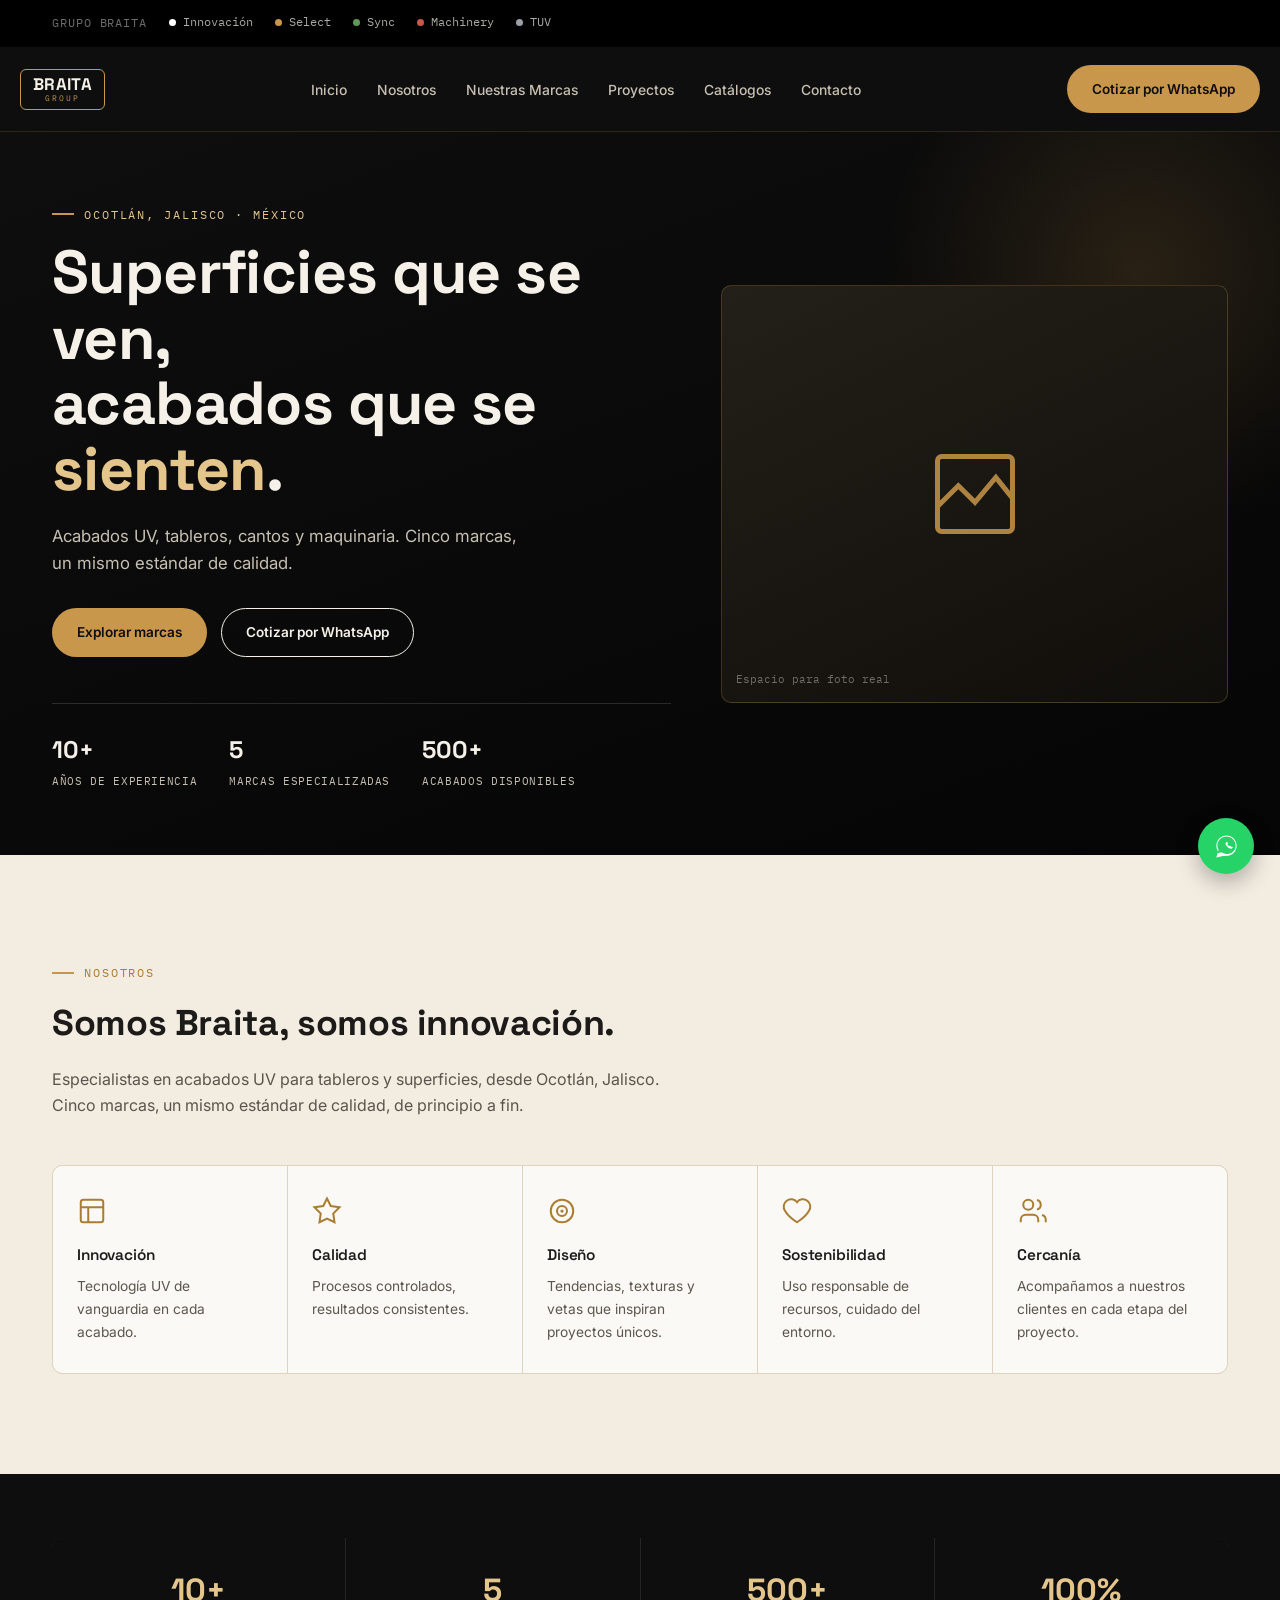
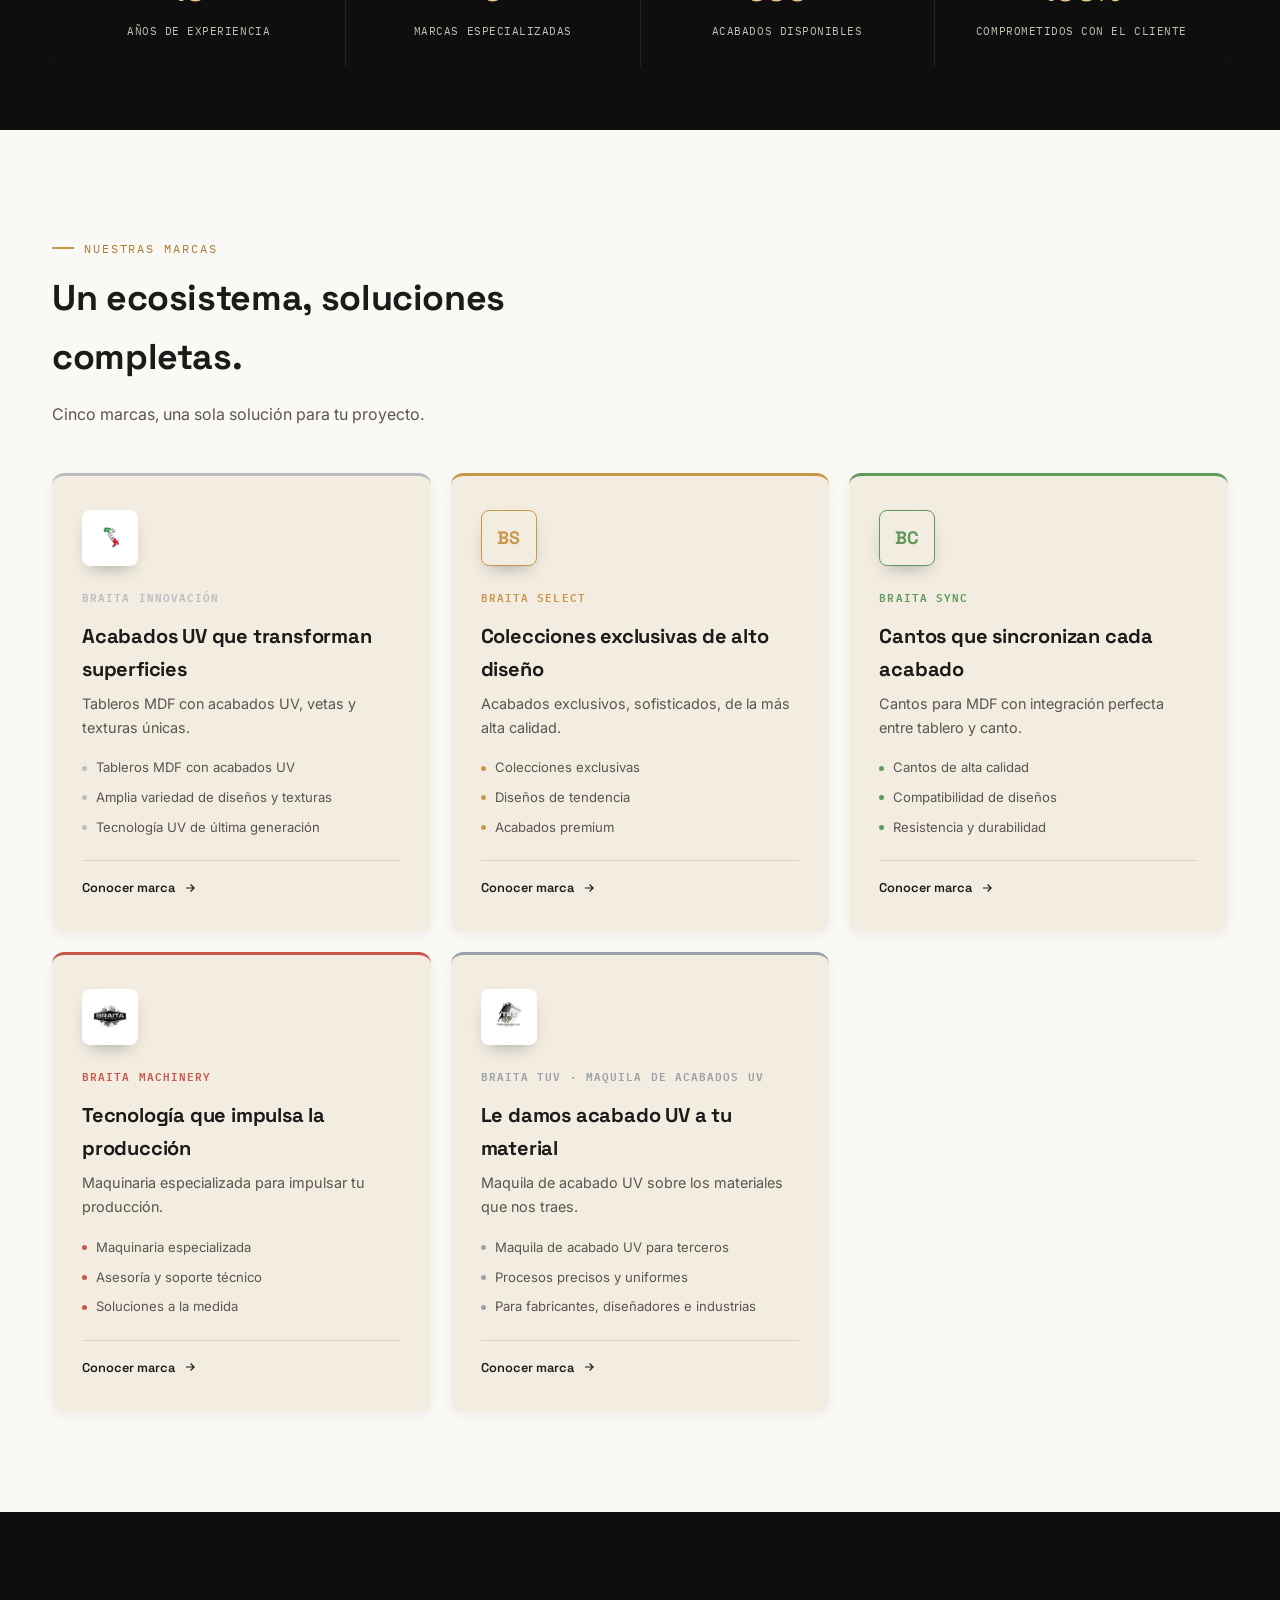
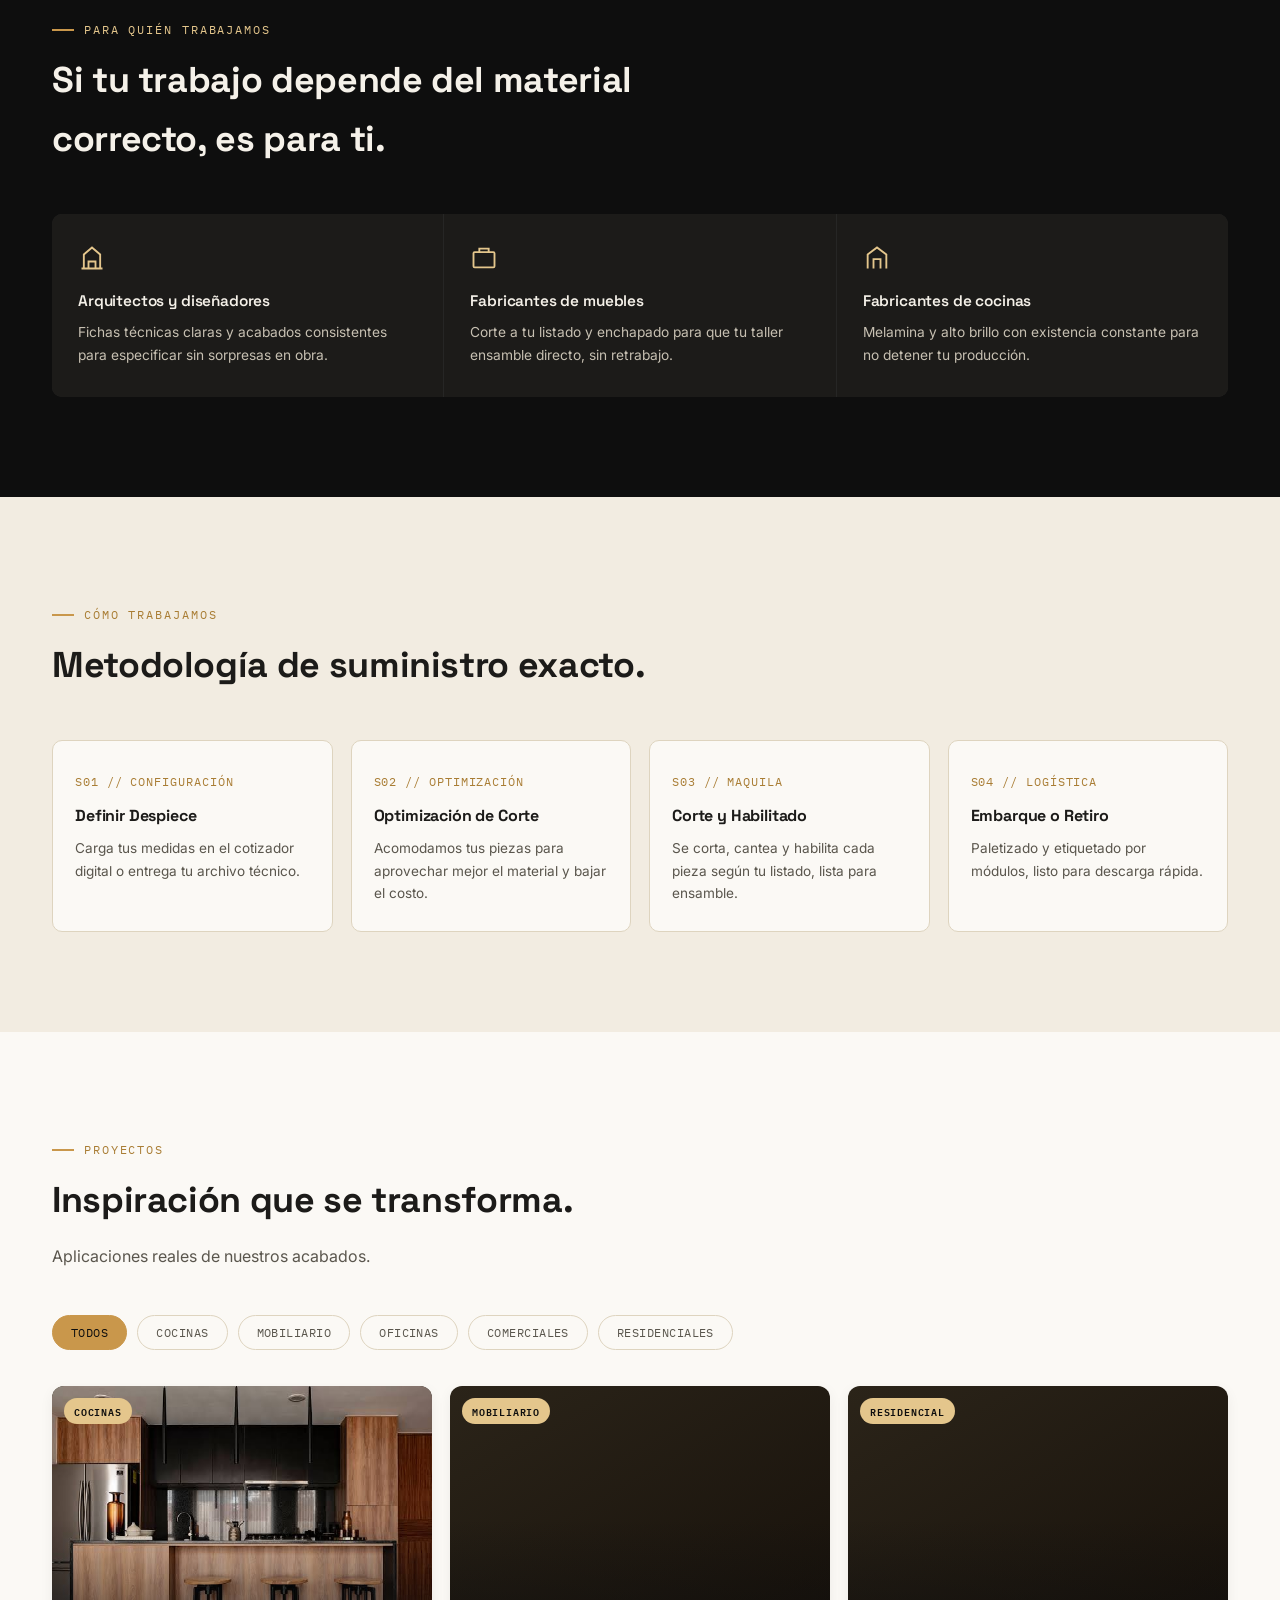
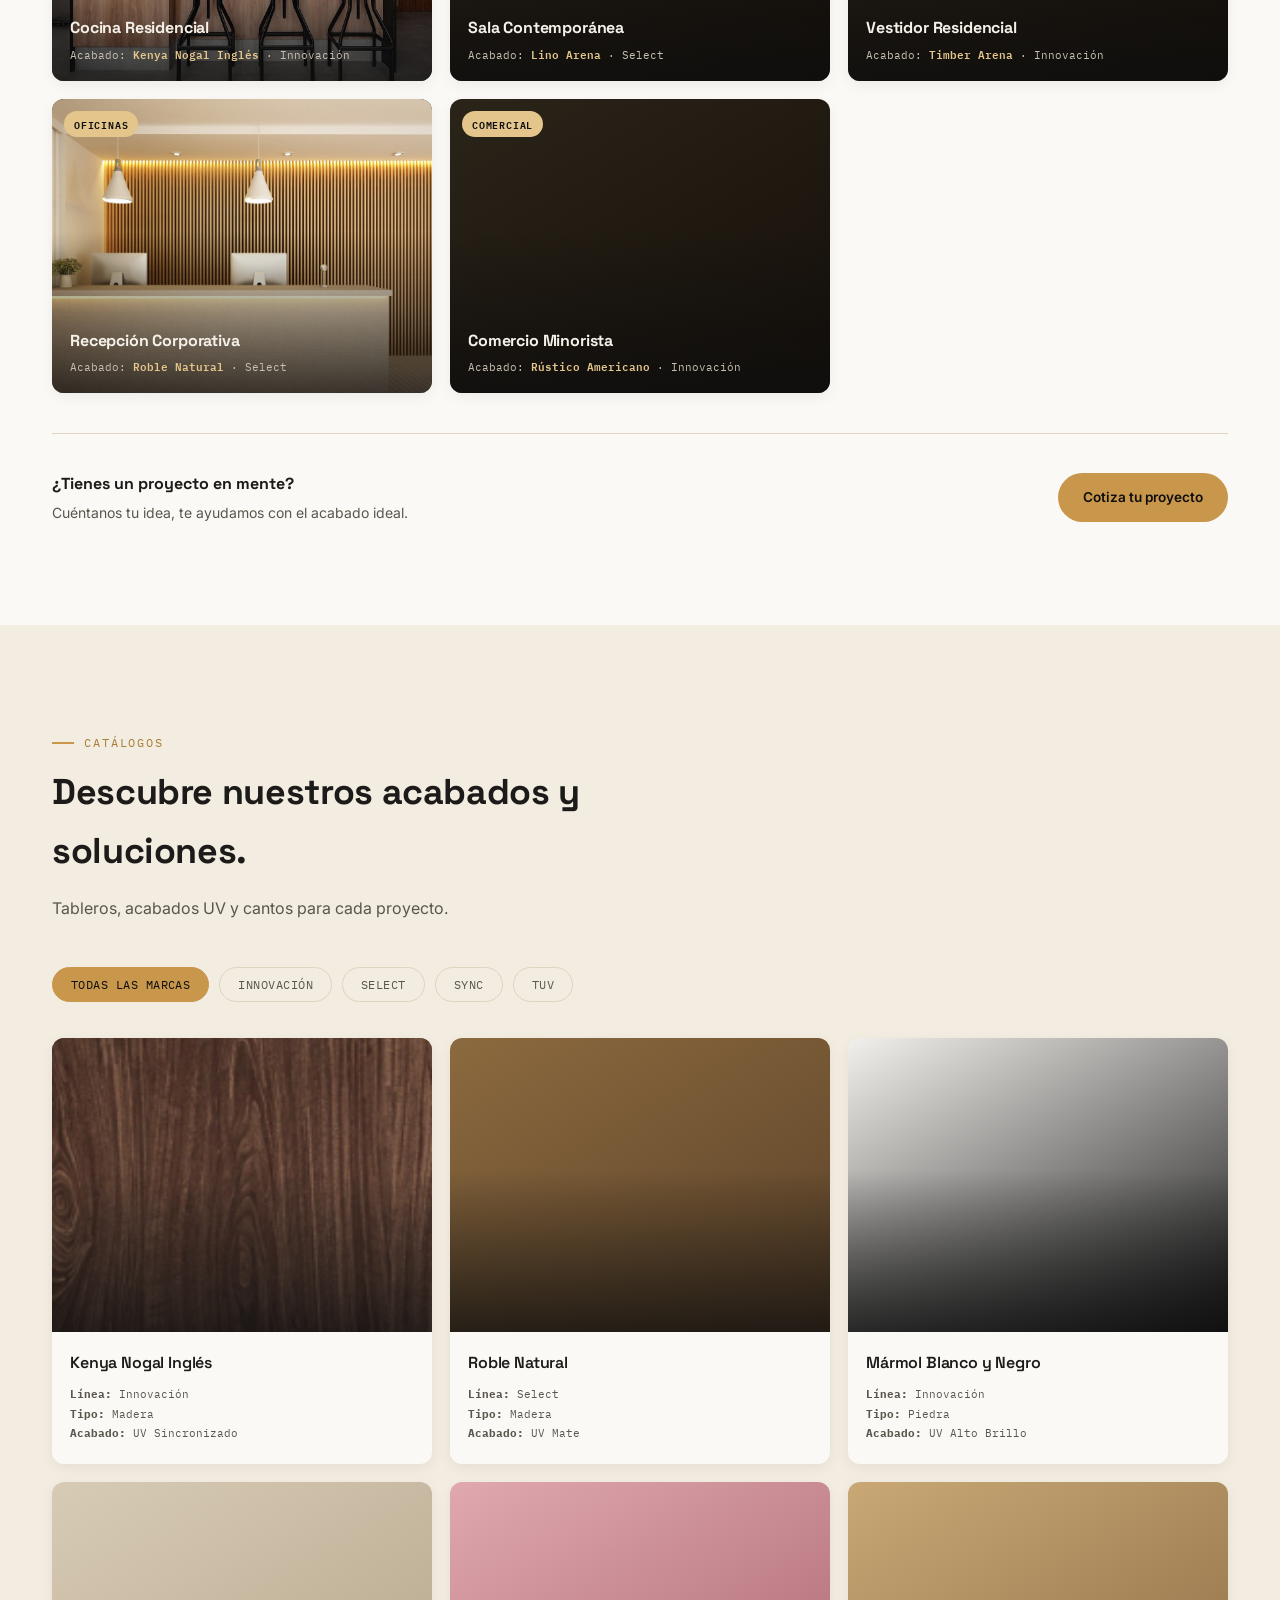
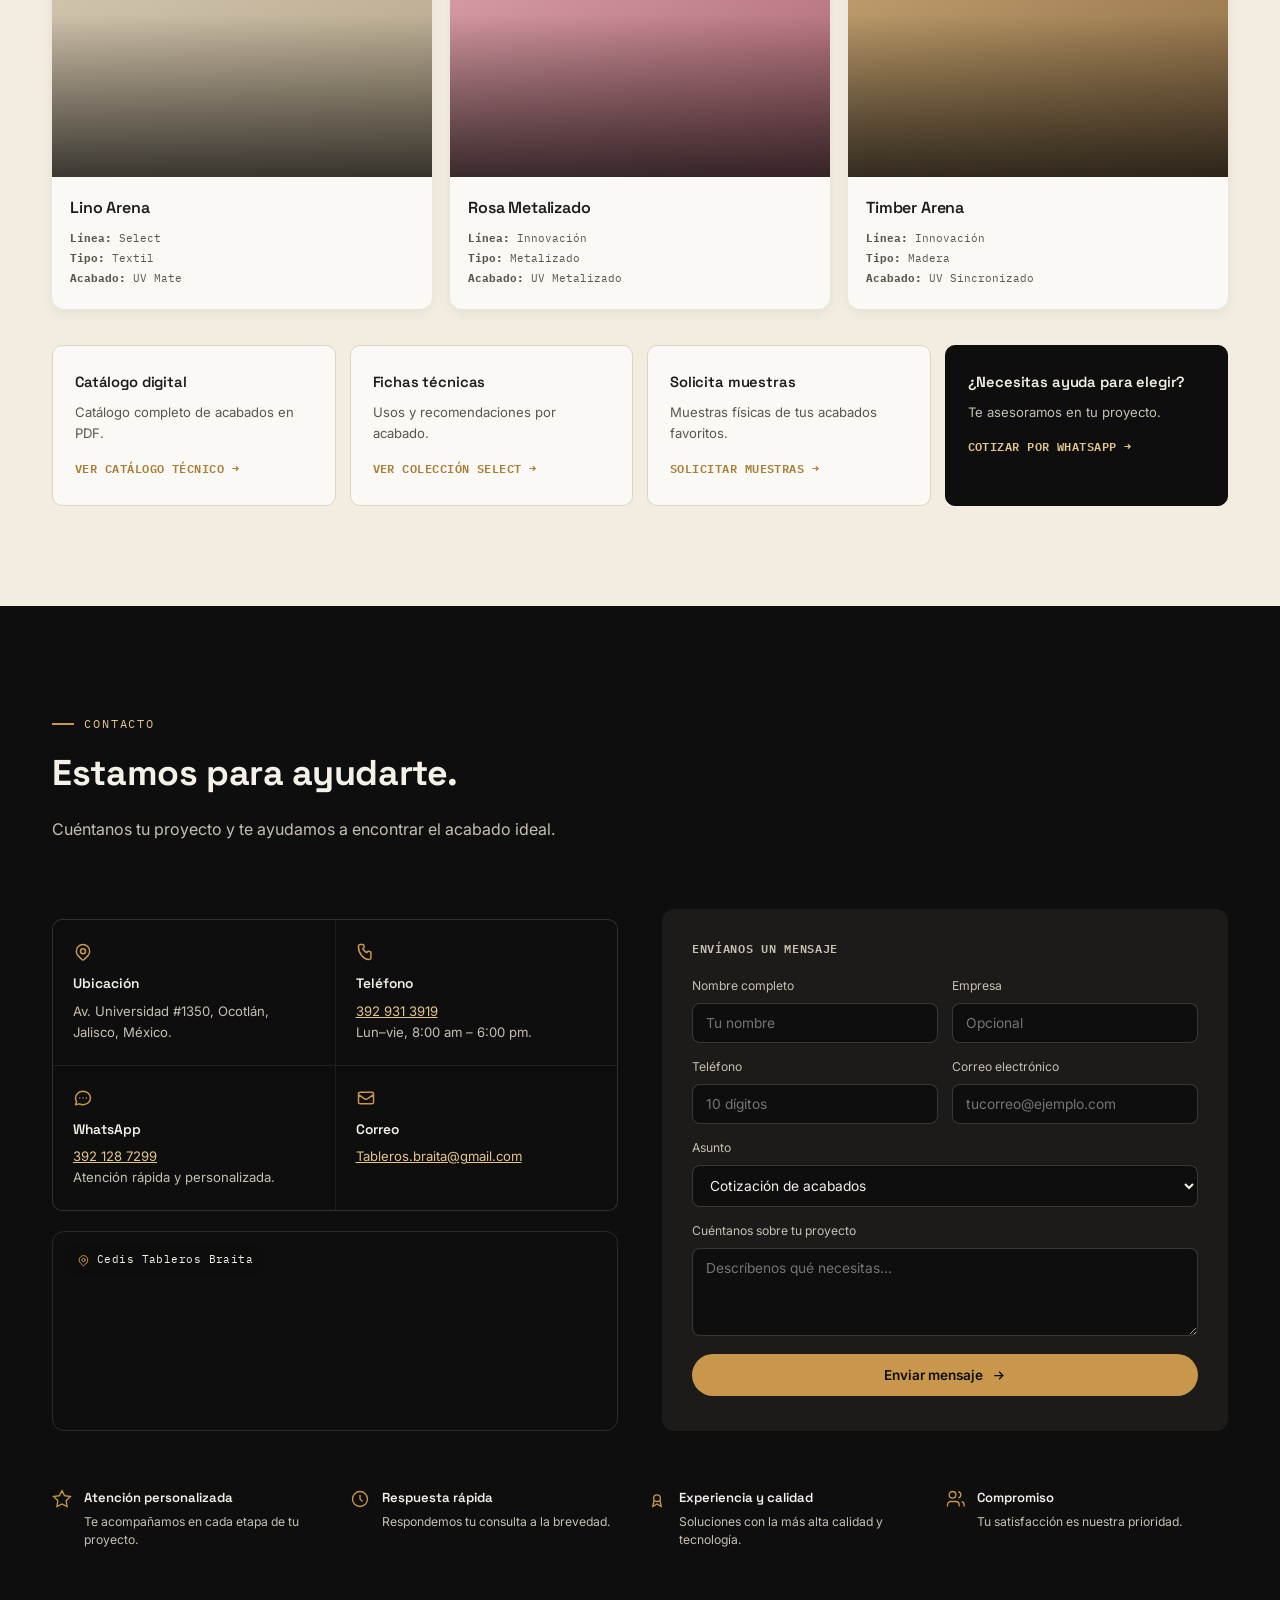
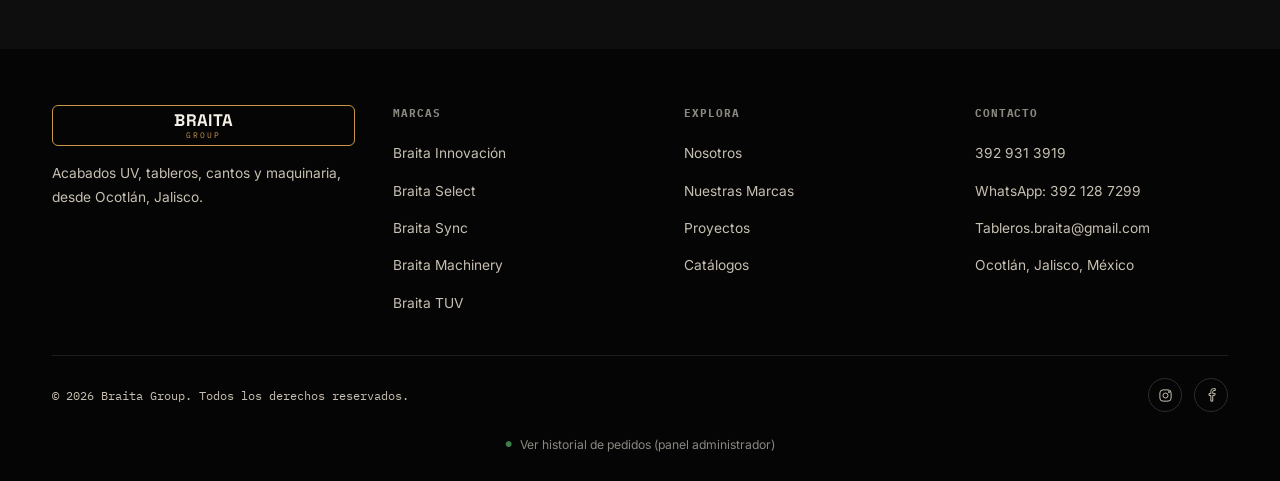
==== commit a08bea74: "Add files via upload" ====
--- a/index.html
+++ b/index.html
@@ -464,7 +464,7 @@
       </div>
       <div class="marca-grid">
         <a href="braita-innovacion.html" class="marca-card m-innovacion reveal">
-          <div class="marca-mark text-mark">BI</div>
+          <div class="marca-mark"><img src="logo-innovacion.png" alt="Braita Innovación"></div>
           <div class="marca-sub">Braita Innovación</div>
           <h3>Acabados UV que transforman superficies</h3>
           <p class="desc">Tableros MDF con acabados UV, vetas y texturas únicas.</p>
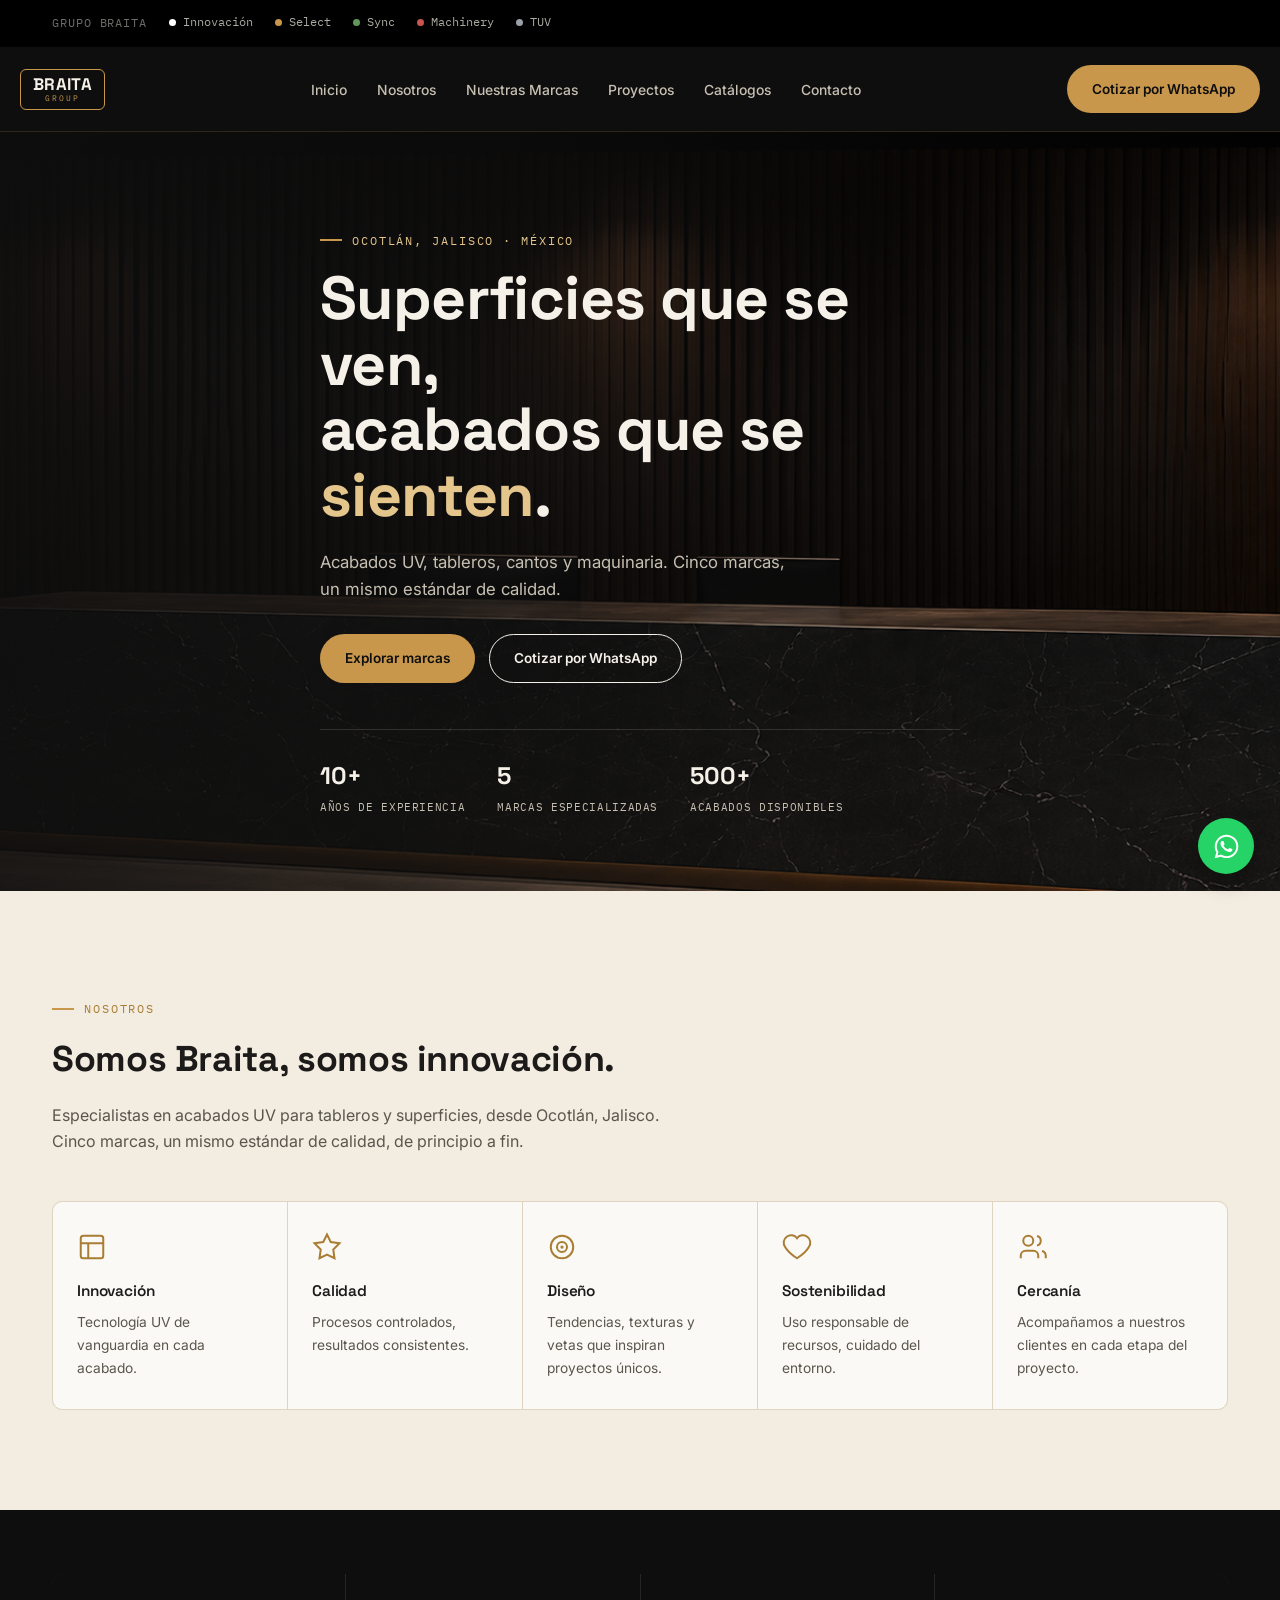
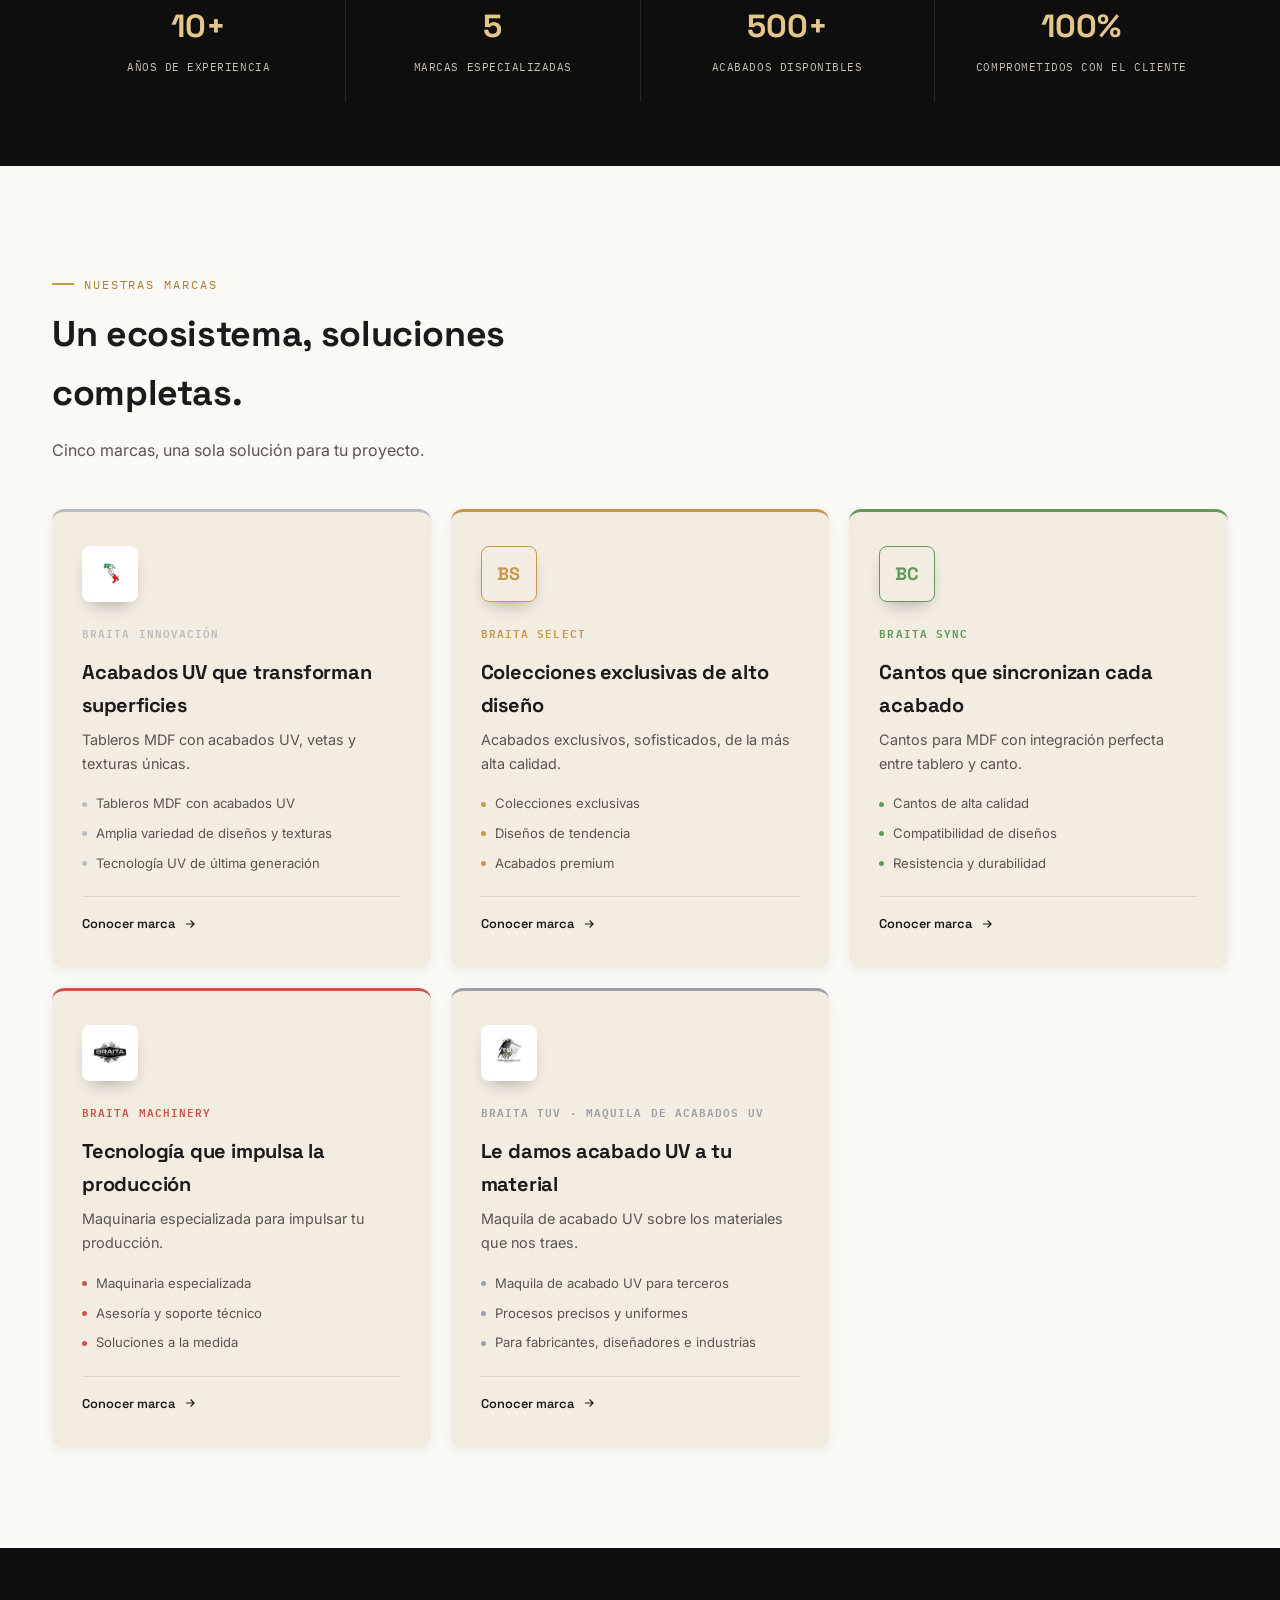
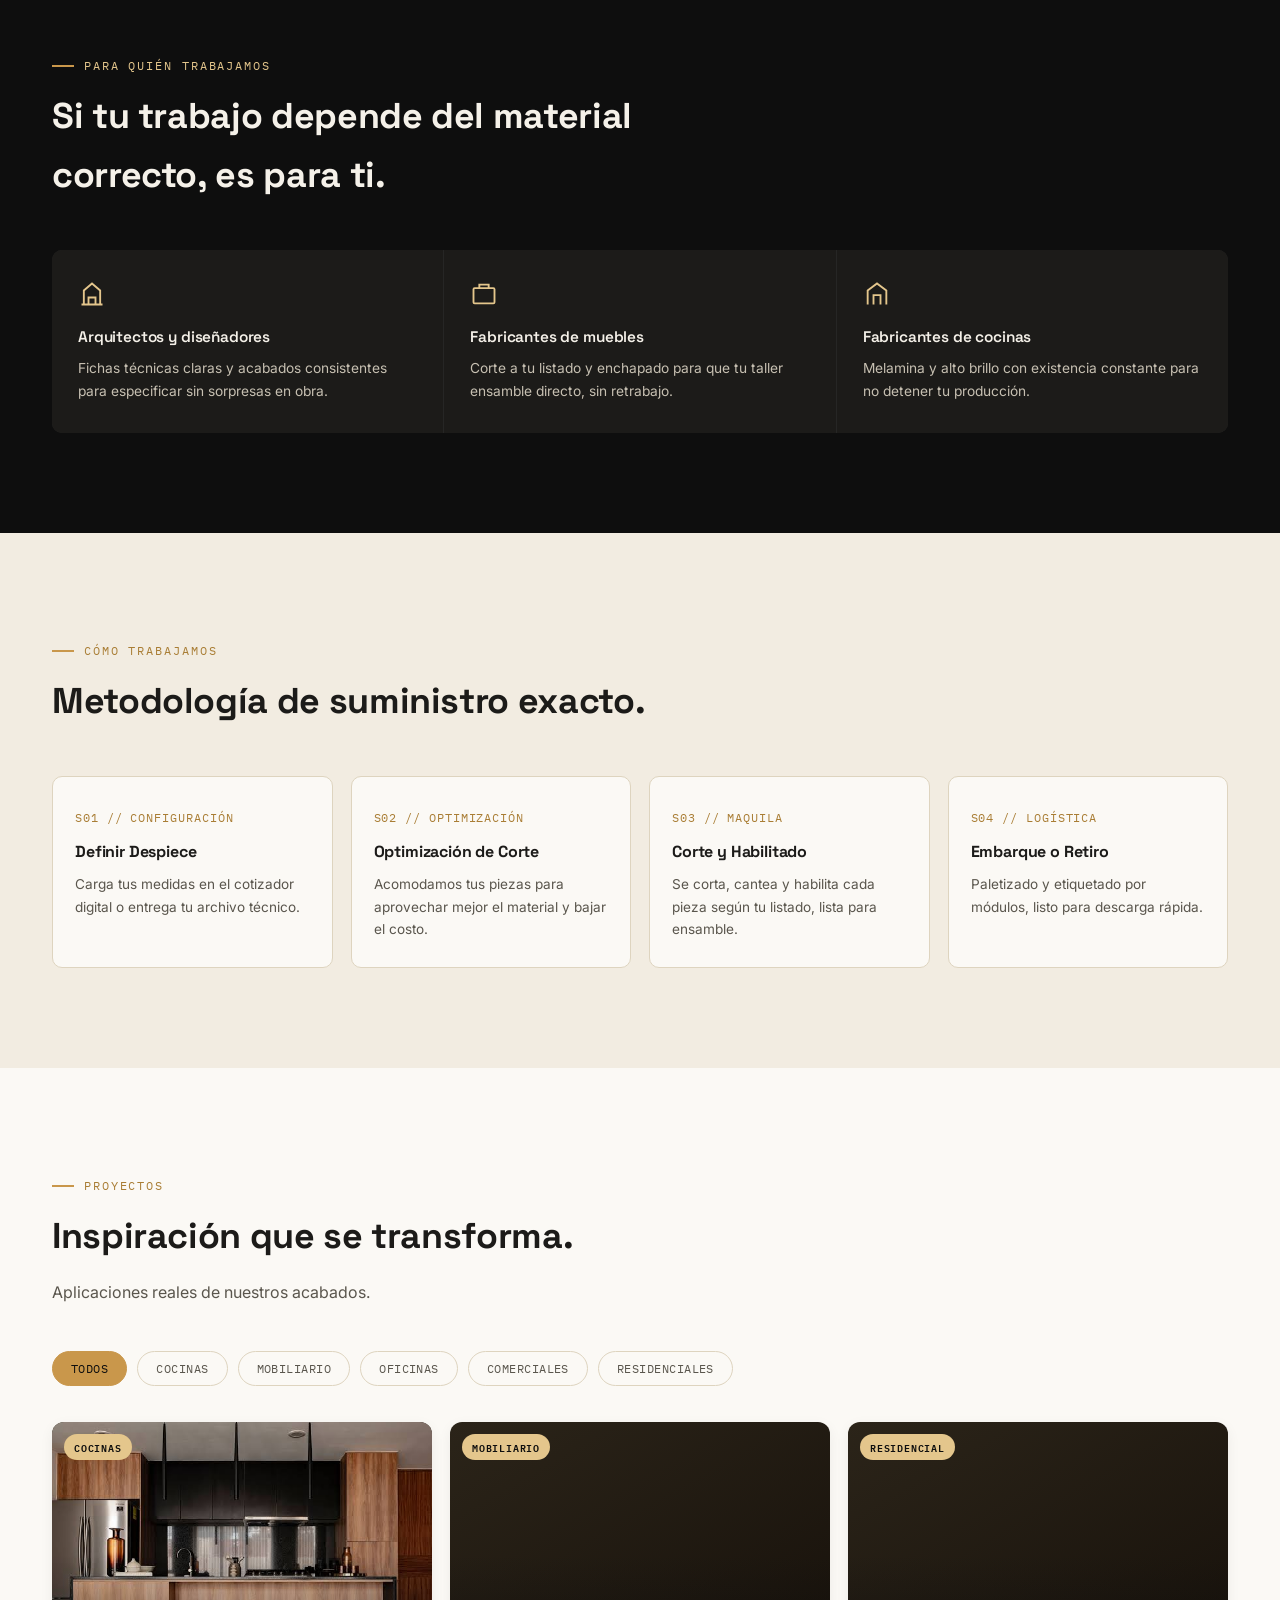
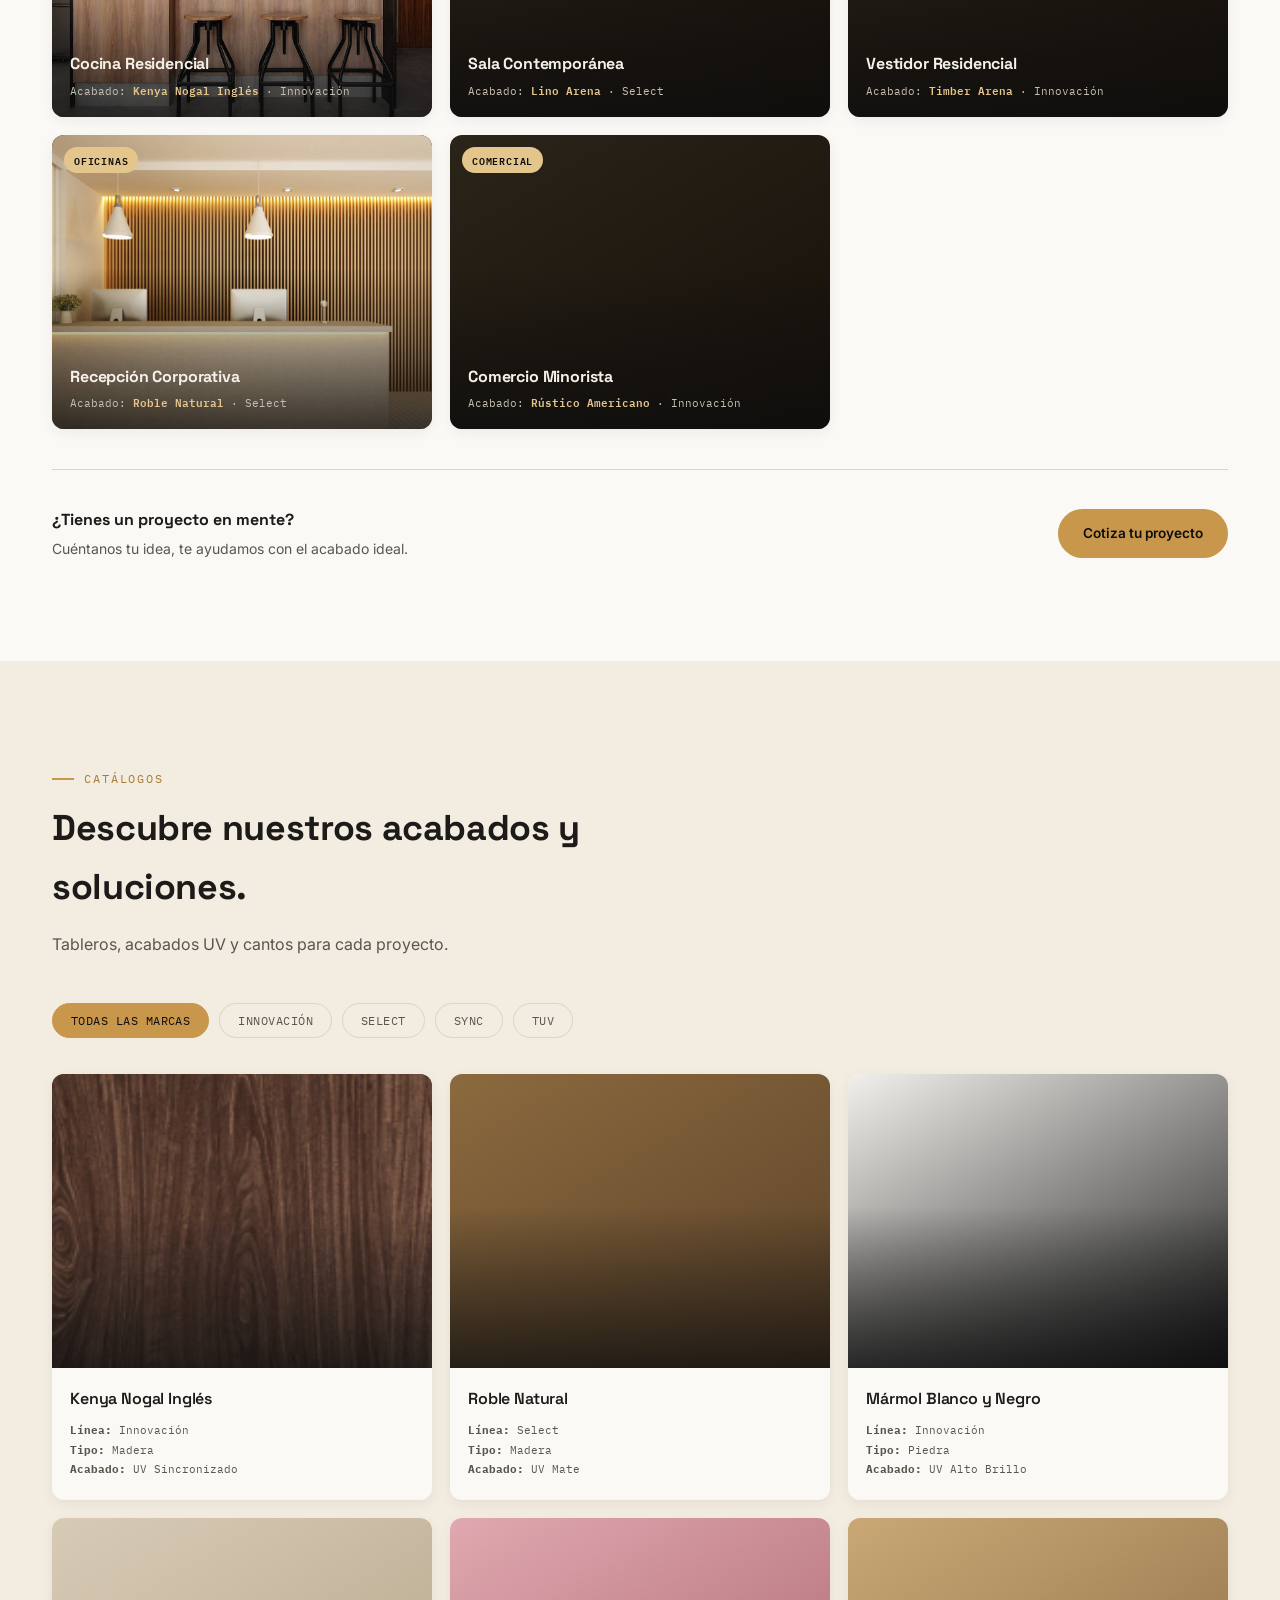
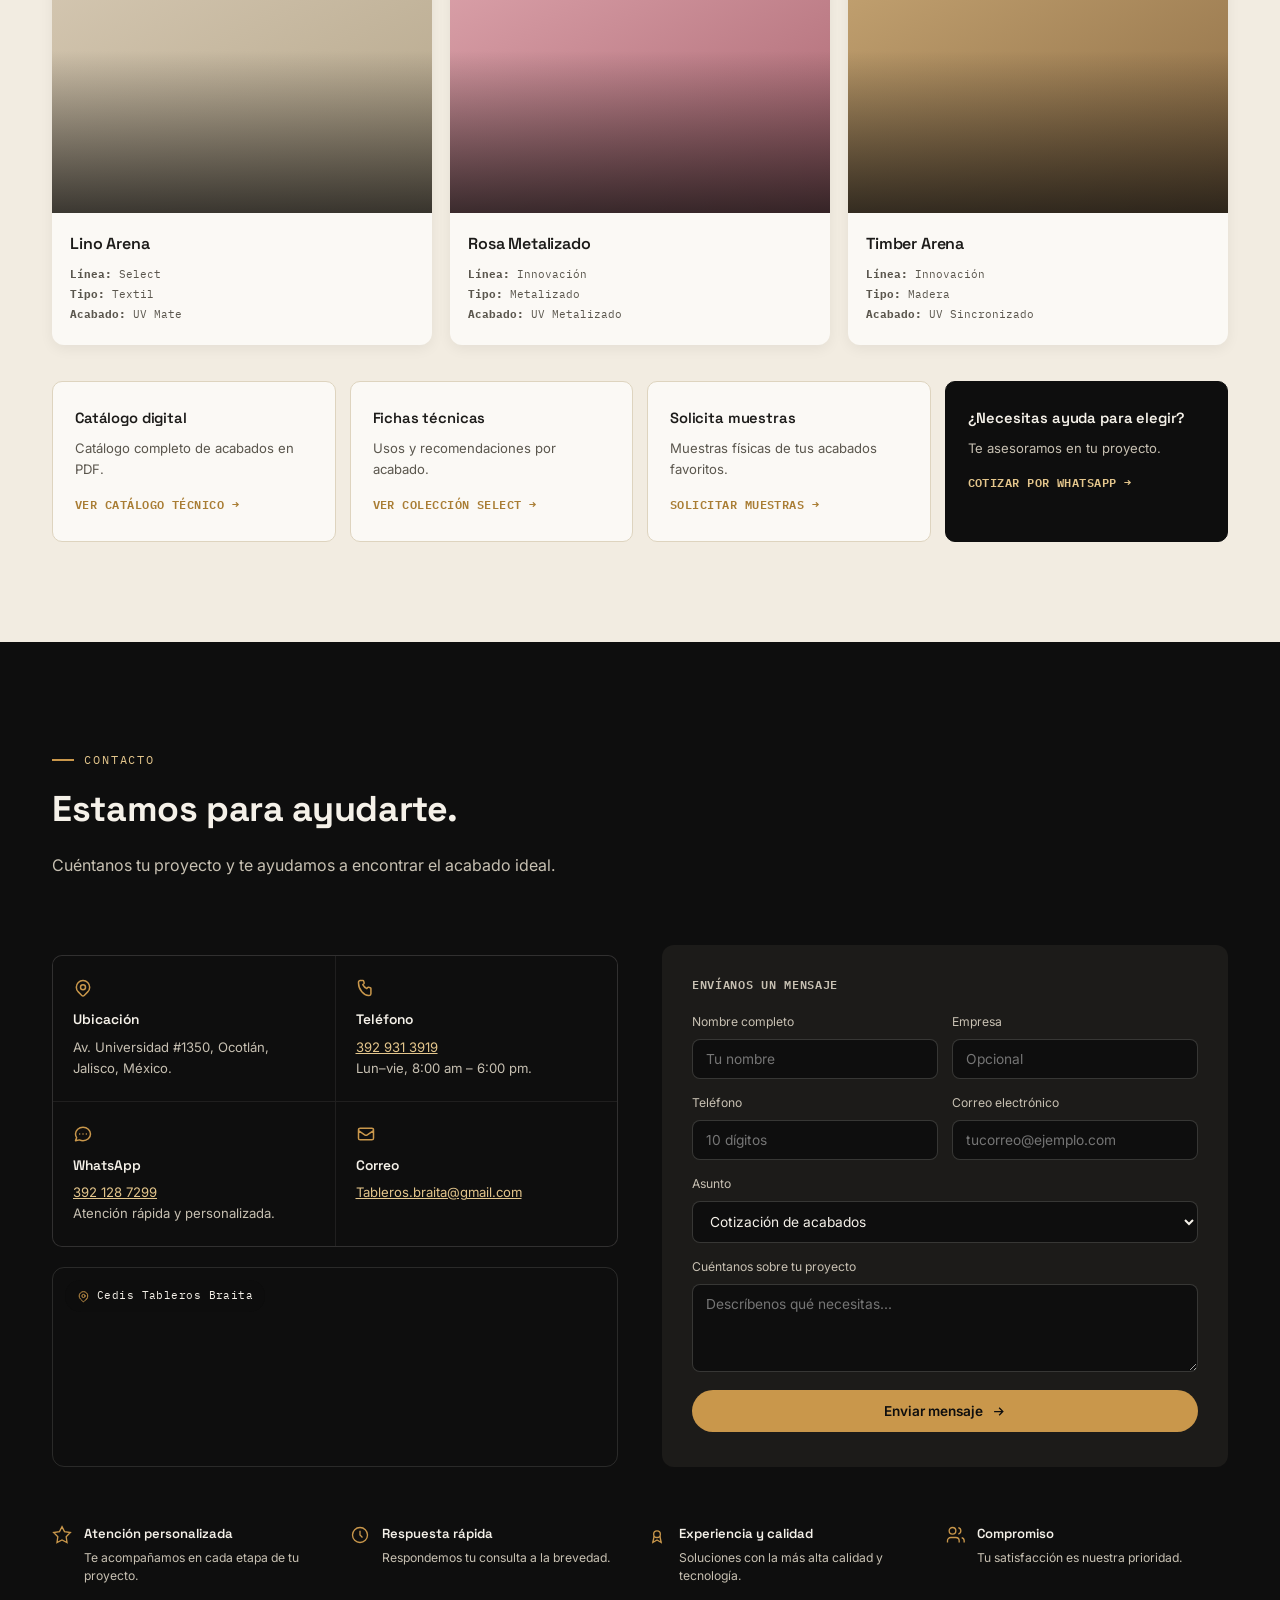
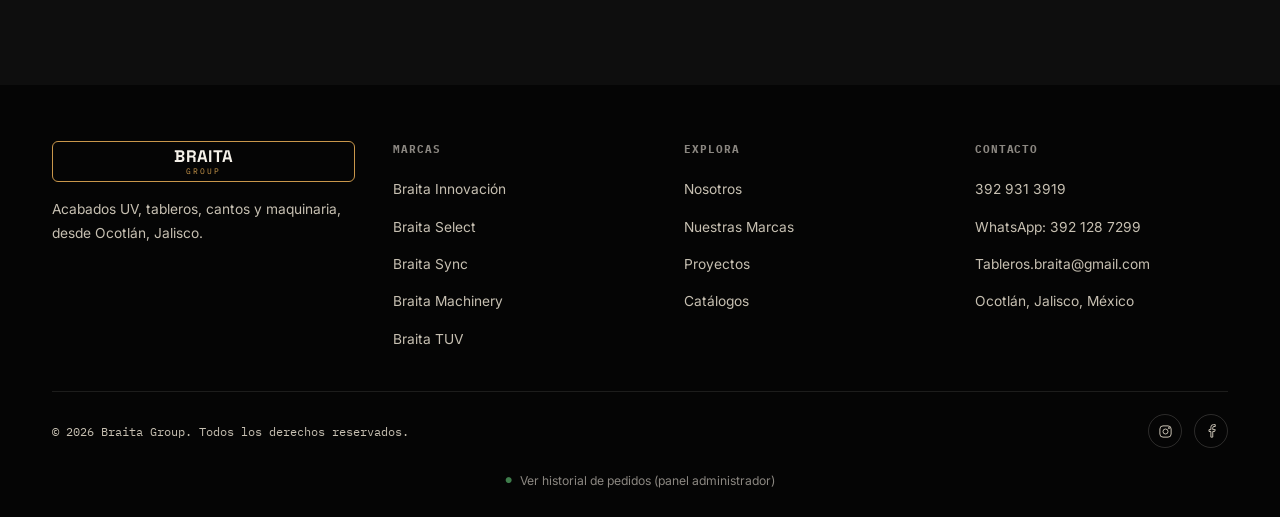
==== commit 1aaa8c2d: "Add files via upload" ====
--- a/index.html
+++ b/index.html
@@ -121,10 +121,8 @@
 }
 
 /* ---------- HERO ---------- */
-.hero{ background:linear-gradient(160deg, var(--ink) 0%, var(--ink-deep) 100%); color:var(--text-light); position:relative; overflow:hidden; padding:64px 0; }
-.hero::before{ content:''; position:absolute; top:-120px; right:-120px; width:520px; height:520px; background:radial-gradient(circle, rgba(201,151,75,.16) 0%, transparent 70%); border-radius:50%; pointer-events:none; }
-.hero-grid{ position:relative; z-index:1; display:grid; grid-template-columns:1.1fr .9fr; gap:50px; align-items:center; }
-@media (max-width:960px){ .hero-grid{ grid-template-columns:1fr; } }
+.hero{ background:linear-gradient(160deg, var(--ink) 0%, var(--ink-deep) 100%); color:var(--text-light); position:relative; overflow:hidden; padding:0; }
+.hero-inner{ position:relative; z-index:1; max-width:640px; padding:90px 0 74px; }
 .hero h1{ font-size:clamp(2.4rem, 4.8vw, 3.8rem); line-height:1.08; margin-top:16px; color:var(--text-light); }
 .hero h1 em{ font-style:normal; color:var(--gold-light); }
 .hero p.lead{ margin-top:20px; max-width:480px; font-size:1.05rem; color:var(--text-light-muted); }
@@ -133,10 +131,9 @@
 .hero-meta div{ display:flex; flex-direction:column; gap:4px; }
 .hero-meta strong{ font-family:var(--font-display); font-size:1.5rem; color:var(--text-light); }
 .hero-meta span{ font-family:var(--font-mono); font-size:.68rem; letter-spacing:.06em; text-transform:uppercase; color:var(--text-light-muted); }
-.hero-art{ aspect-ratio:4/3.3; background:linear-gradient(155deg, #232019 0%, #100E0A 100%); border:1px solid rgba(201,151,75,.25); display:flex; align-items:center; justify-content:center; position:relative; overflow:hidden; border-radius:10px; }
-.hero-art img{ position:absolute; inset:0; width:100%; height:100%; object-fit:cover; opacity:0; transition:opacity .6s ease; }
-.hero-art svg{ width:100px; height:100px; stroke:var(--gold); opacity:.85; }
-.hero-art .tag{ position:absolute; bottom:14px; left:14px; font-family:var(--font-mono); font-size:11px; color:rgba(245,241,233,.4); }
+.hero-bg-image{ position:absolute; inset:0; z-index:0; overflow:hidden; pointer-events:none; }
+.hero-bg-image img{ width:100%; height:100%; object-fit:cover; opacity:0; transition:opacity .6s ease; }
+.hero-bg-image::after{ content:''; position:absolute; inset:0; background:linear-gradient(100deg, rgba(14,14,14,.94) 0%, rgba(14,14,14,.72) 38%, rgba(14,14,14,.3) 68%, rgba(14,14,14,.05) 100%); }
 
 /* ---------- BLOQUE DE SECCIÓN (heads reutilizables) ---------- */
 .sec-head{ max-width:640px; margin-bottom:46px; }
@@ -381,25 +378,21 @@
 
   <!-- ================= HERO ================= -->
   <section class="hero" id="inicio">
-    <div class="wrap hero-grid">
-      <div>
-        <span class="eyebrow on-dark">Ocotlán, Jalisco · México</span>
-        <h1>Superficies que se ven,<br>acabados que se <em>sienten</em>.</h1>
-        <p class="lead">Acabados UV, tableros, cantos y maquinaria. Cinco marcas, un mismo estándar de calidad.</p>
-        <div class="hero-actions">
-          <a href="#marcas" class="btn btn-accent">Explorar marcas</a>
-          <a href="#" id="heroWA" class="btn btn-outline-dark" target="_blank">Cotizar por WhatsApp</a>
-        </div>
-        <div class="hero-meta">
-          <div><strong>10+</strong><span>Años de experiencia</span></div>
-          <div><strong>5</strong><span>Marcas especializadas</span></div>
-          <div><strong>500+</strong><span>Acabados disponibles</span></div>
-        </div>
-      </div>
-      <div class="hero-art reveal">
-        <img src="imagen68.png" alt="" onload="this.style.opacity='1';" onerror="this.style.display='none';">
-        <svg viewBox="0 0 24 24" fill="none" stroke="currentColor" stroke-width="1.2"><rect x="3" y="3" width="18" height="18" rx="1"/><path d="M3 15l5-5 4 4 5-6 4 5"/></svg>
-        <span class="tag">Espacio para foto real</span>
+    <div class="hero-bg-image" aria-hidden="true">
+      <img src="imagen68.png" alt="" onload="this.style.opacity='1';" onerror="this.parentElement.style.display='none';">
+    </div>
+    <div class="wrap hero-inner">
+      <span class="eyebrow on-dark">Ocotlán, Jalisco · México</span>
+      <h1>Superficies que se ven,<br>acabados que se <em>sienten</em>.</h1>
+      <p class="lead">Acabados UV, tableros, cantos y maquinaria. Cinco marcas, un mismo estándar de calidad.</p>
+      <div class="hero-actions">
+        <a href="#marcas" class="btn btn-accent">Explorar marcas</a>
+        <a href="#" id="heroWA" class="btn btn-outline-dark" target="_blank">Cotizar por WhatsApp</a>
+      </div>
+      <div class="hero-meta">
+        <div><strong>10+</strong><span>Años de experiencia</span></div>
+        <div><strong>5</strong><span>Marcas especializadas</span></div>
+        <div><strong>500+</strong><span>Acabados disponibles</span></div>
       </div>
     </div>
   </section>
@@ -890,7 +883,7 @@
 </footer>
 
 <a href="#" id="waFloat" class="wa-float" target="_blank" aria-label="Cotizar por WhatsApp">
-  <svg viewBox="0 0 32 32" fill="white"><path d="M16.001 3C9.373 3 4 8.373 4 15c0 2.386.7 4.61 1.902 6.482L4 29l7.72-1.865A11.94 11.94 0 0 0 16.001 27C22.629 27 28 21.627 28 15S22.629 3 16.001 3zm0 21.818c-2.05 0-3.953-.6-5.556-1.633l-.398-.243-4.583 1.107 1.127-4.463-.26-.412A9.77 9.77 0 0 1 5.182 15c0-5.964 4.855-10.818 10.819-10.818S26.818 9.036 26.818 15 21.965 24.818 16.001 24.818zm5.892-8.114c-.322-.16-.192-.24-.53-.623-.11-.123-.584-.764-.674-.88-.09-.115-.175-.164-.29-.098-.115.065-.584.23-.715.344-.13.115-.262.13-.393.065-.13-.065-.557-.206-1.06-.656-.393-.35-1.03-.787-1.128-.967-.1-.18-.01-.28.08-.37.08-.08.197-.23.295-.344.1-.115.13-.197.197-.328.066-.13.033-.246-.016-.344-.05-.098-.443-1.066-.607-1.46-.16-.393-.337-.34-.46-.34-.122 0-.262-.016-.403-.016-.14 0-.368.05-.56.262-.193.213-.738.72-.738 1.754s.754 2.033.86 2.18c.107.148 1.484 2.263 3.596 3.173.503.217.896.347 1.2.443.505.16.964.137 1.327.083.404-.06 1.24-.508 1.414-.997.175-.492.175-.915.123-.997-.05-.082-.19-.13-.513-.29z"/></svg>
+  <svg viewBox="0 0 448 512" fill="white"><path d="M380.9 97.1C339 55.1 283.2 32 223.9 32c-122.4 0-222 99.6-222 222 0 39.1 10.2 77.3 29.6 111L0 480l117.7-30.9c32.4 17.7 68.9 27 106.1 27h.1c122.3 0 224.1-99.6 224.1-222 0-59.3-25.2-115-67.1-157zm-157 341.6c-33.2 0-65.7-8.9-94-25.7l-6.7-4-69.8 18.3L72 359.2l-4.4-7c-18.5-29.4-28.2-63.3-28.2-98.2 0-101.7 82.8-184.5 184.6-184.5 49.3 0 95.6 19.2 130.4 54.1 34.8 34.9 56.2 81.2 56.1 130.5 0 101.8-84.9 184.6-186.6 184.6zm101.2-138.2c-5.5-2.8-32.8-16.2-37.9-18-5.1-1.9-8.8-2.8-12.5 2.8-3.7 5.6-14.3 18-17.6 21.8-3.2 3.7-6.5 4.2-12 1.4-32.6-16.3-54-29.1-75.5-66-5.7-9.8 5.7-9.1 16.3-30.3 1.8-3.7.9-6.9-.5-9.7-1.4-2.8-12.5-30.1-17.1-41.2-4.5-10.8-9.1-9.3-12.5-9.5-3.2-.2-6.9-.2-10.6-.2-3.7 0-9.7 1.4-14.8 6.9-5.1 5.6-19.4 19-19.4 46.3 0 27.3 19.9 53.7 22.6 57.4 2.8 3.7 39.1 59.7 94.8 83.8 35.2 15.2 49 16.5 66.6 13.9 10.7-1.6 32.8-13.4 37.4-26.4 4.6-13 4.6-24.1 3.2-26.4-1.3-2.5-5-3.9-10.5-6.6z"/></svg>
 </a>
 
 <script src="premium-interactions.js"></script>
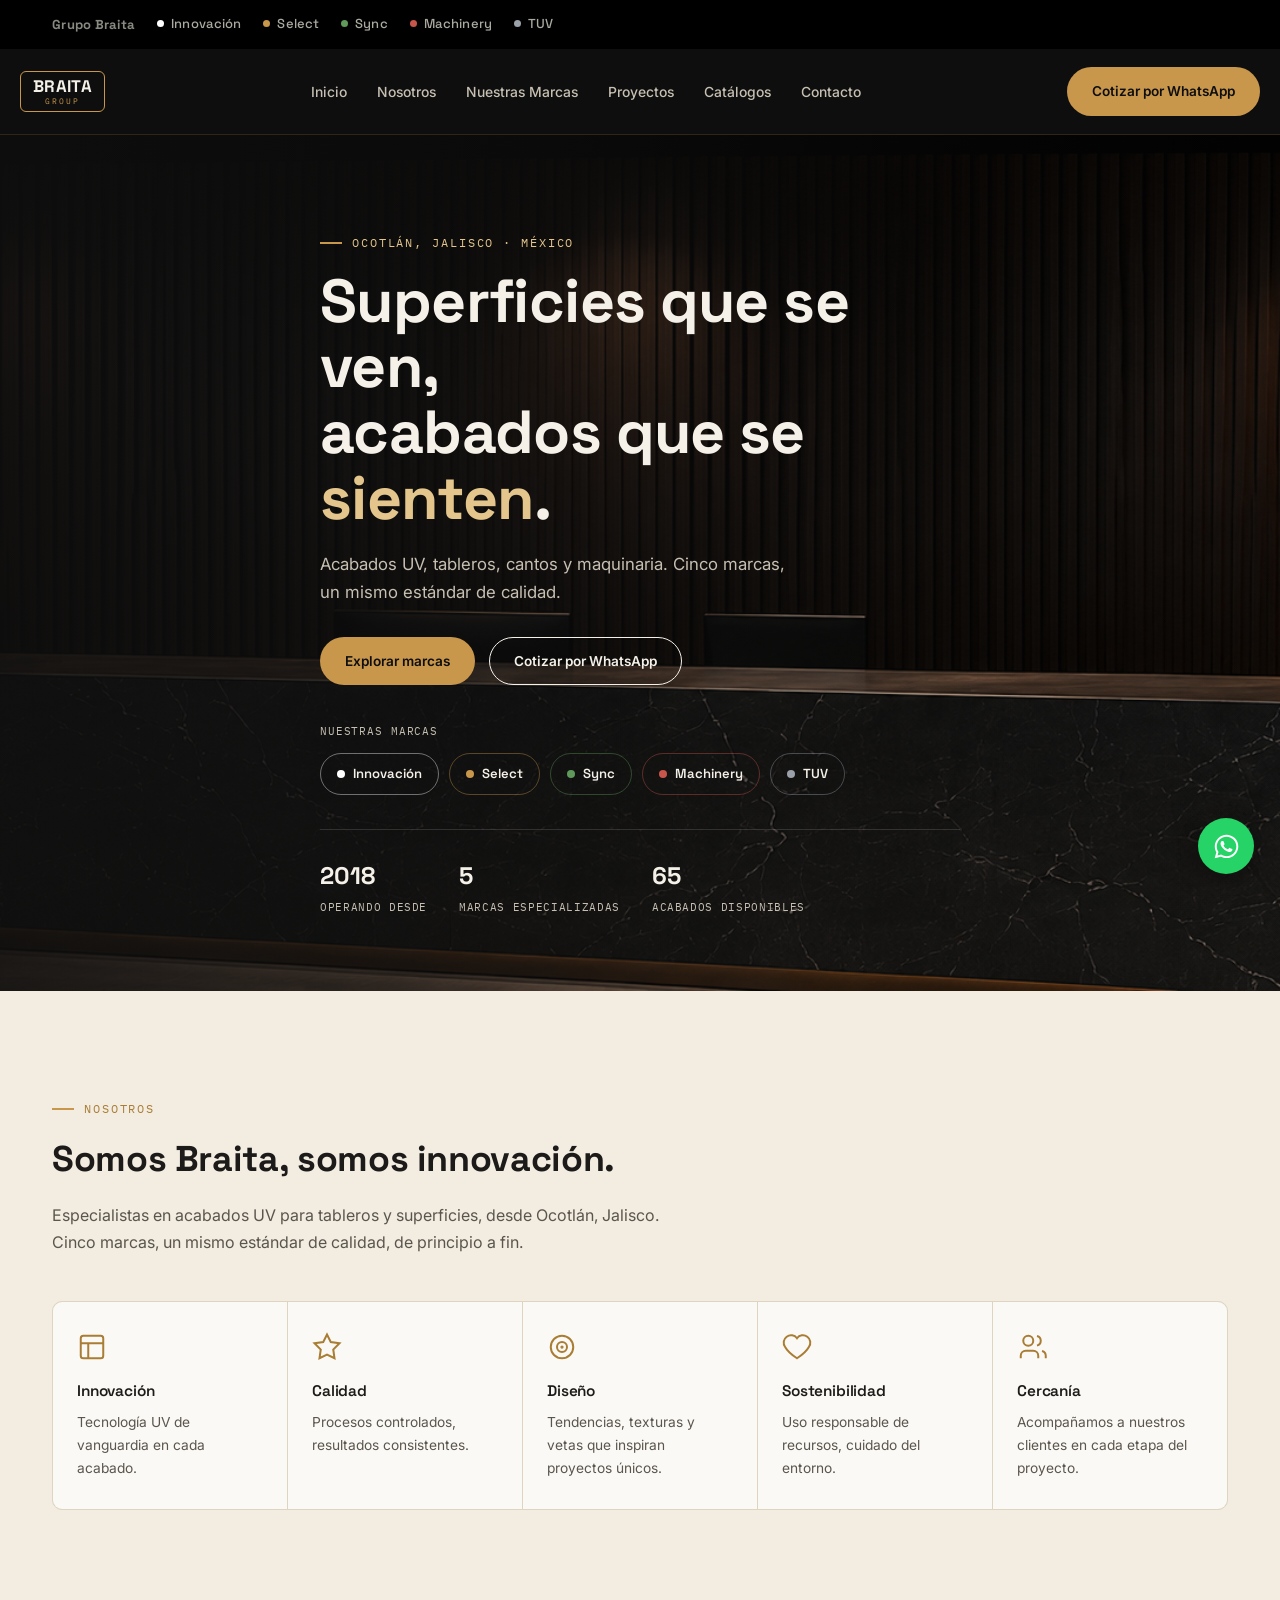
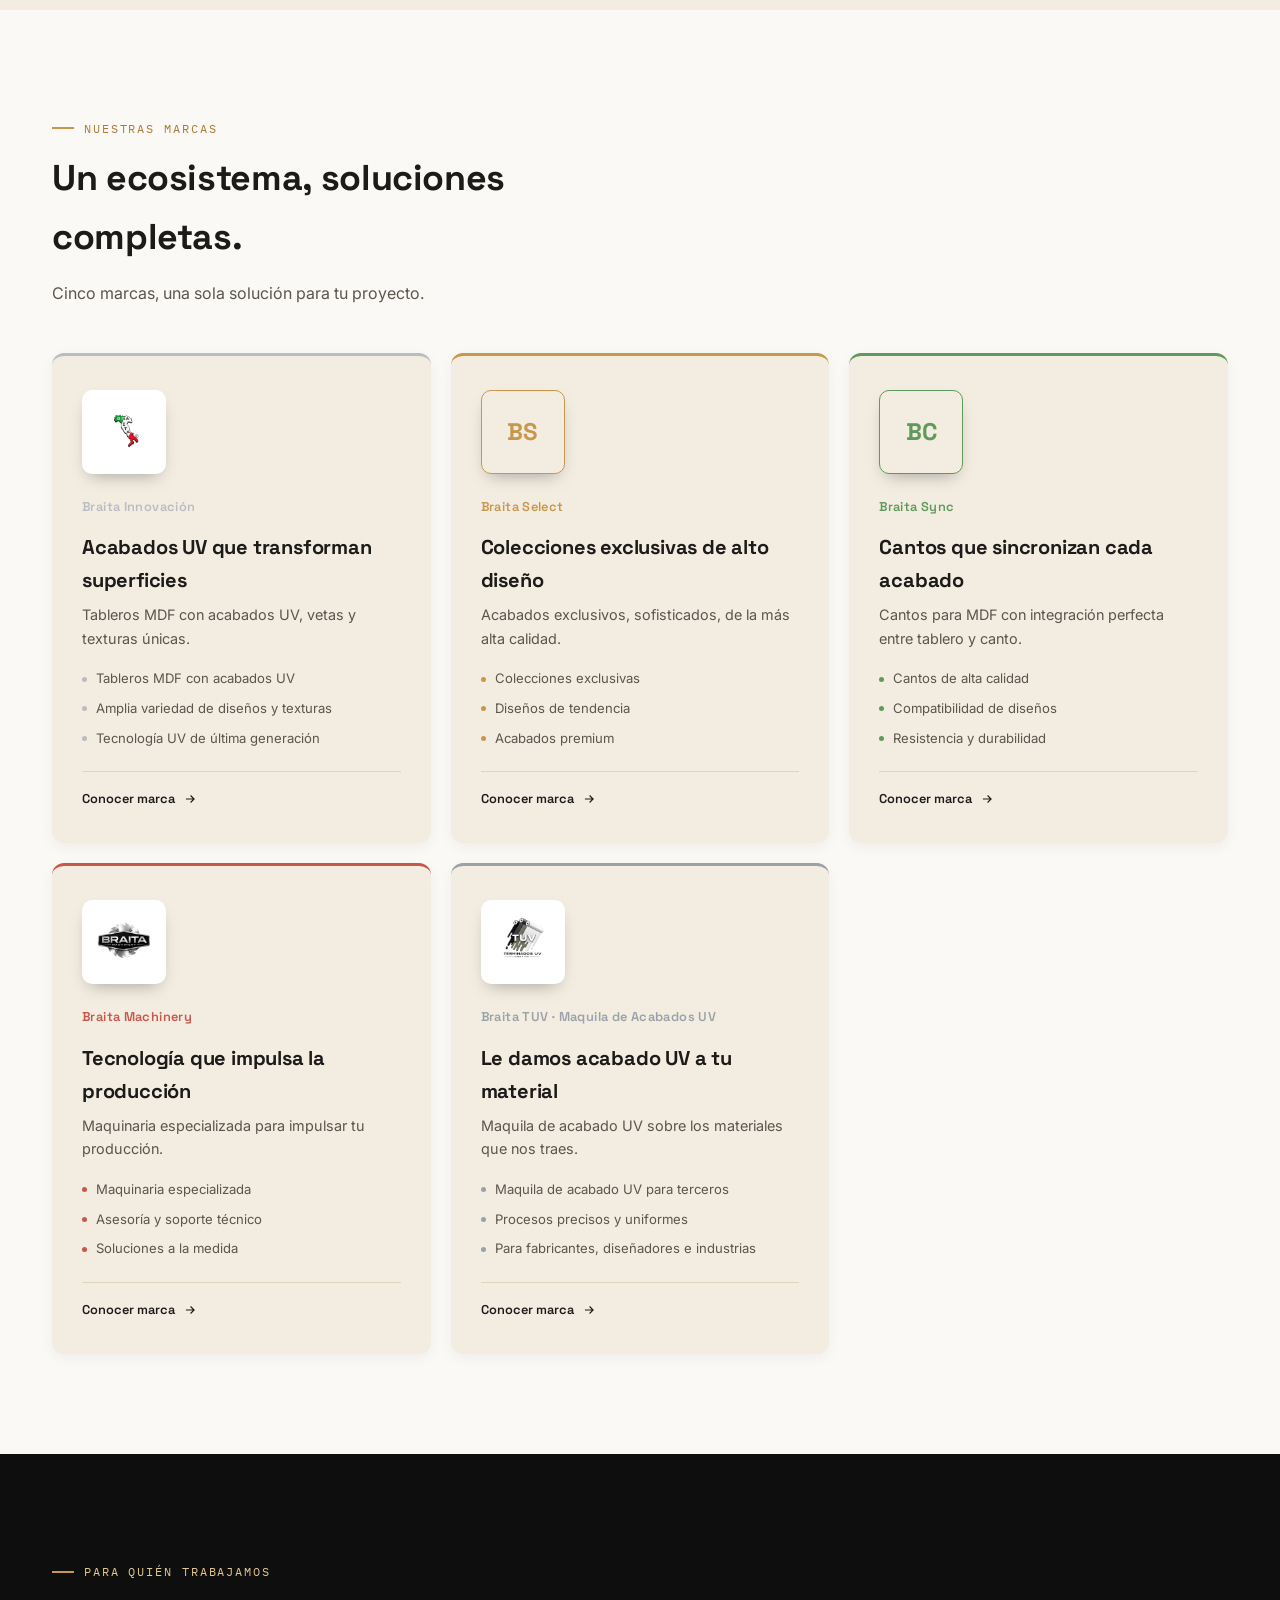
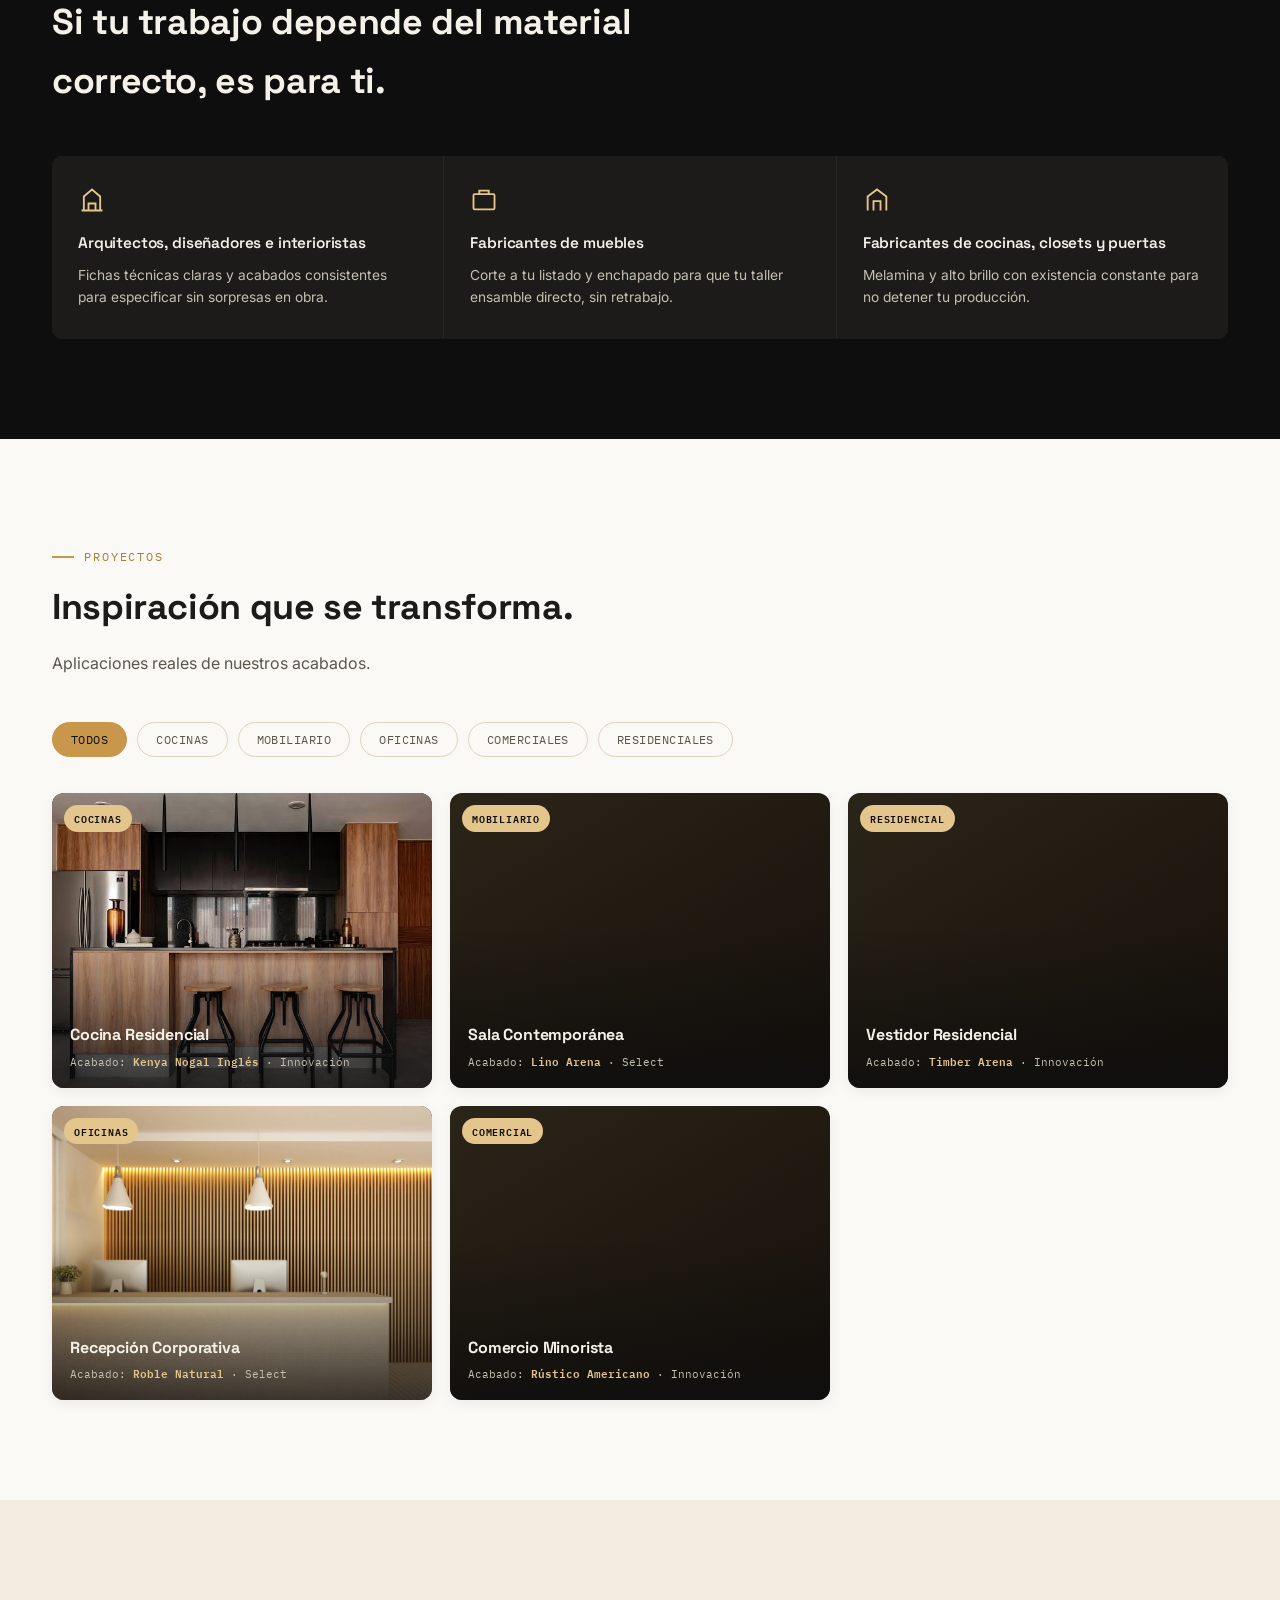
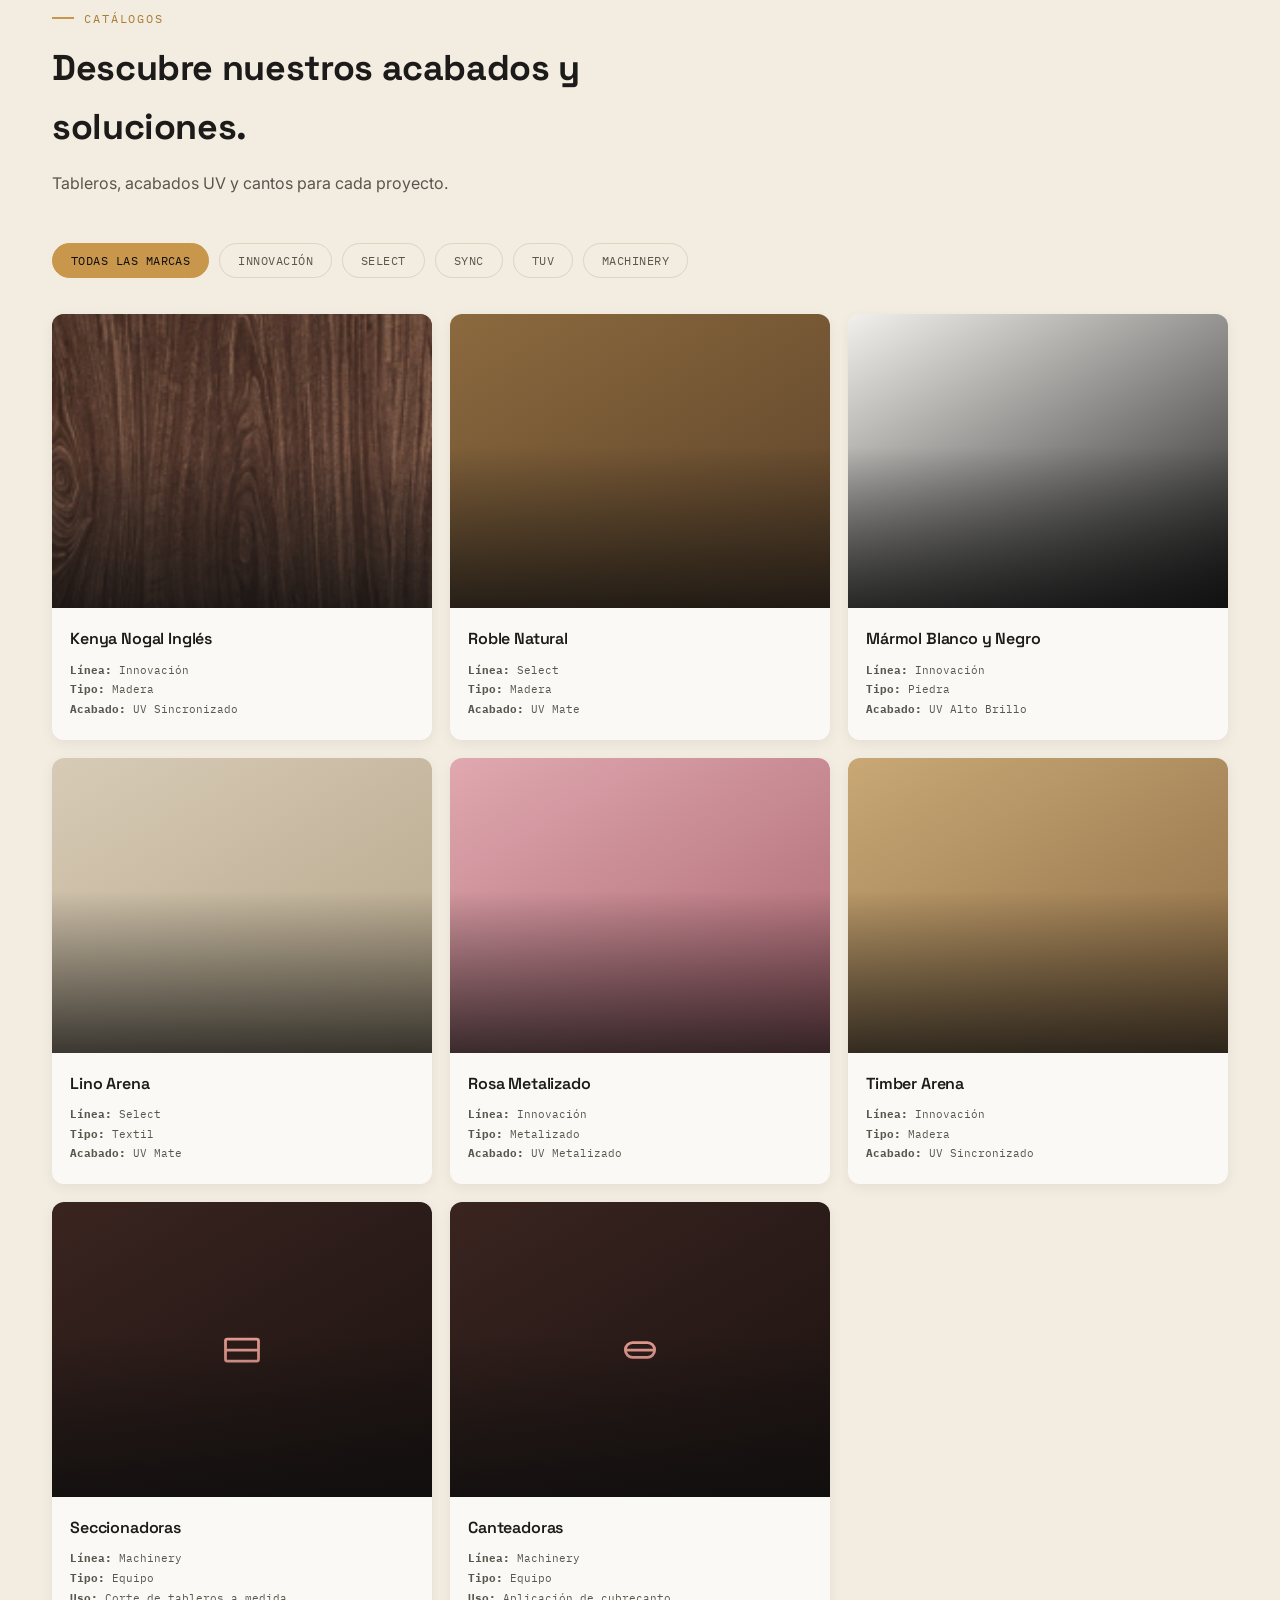
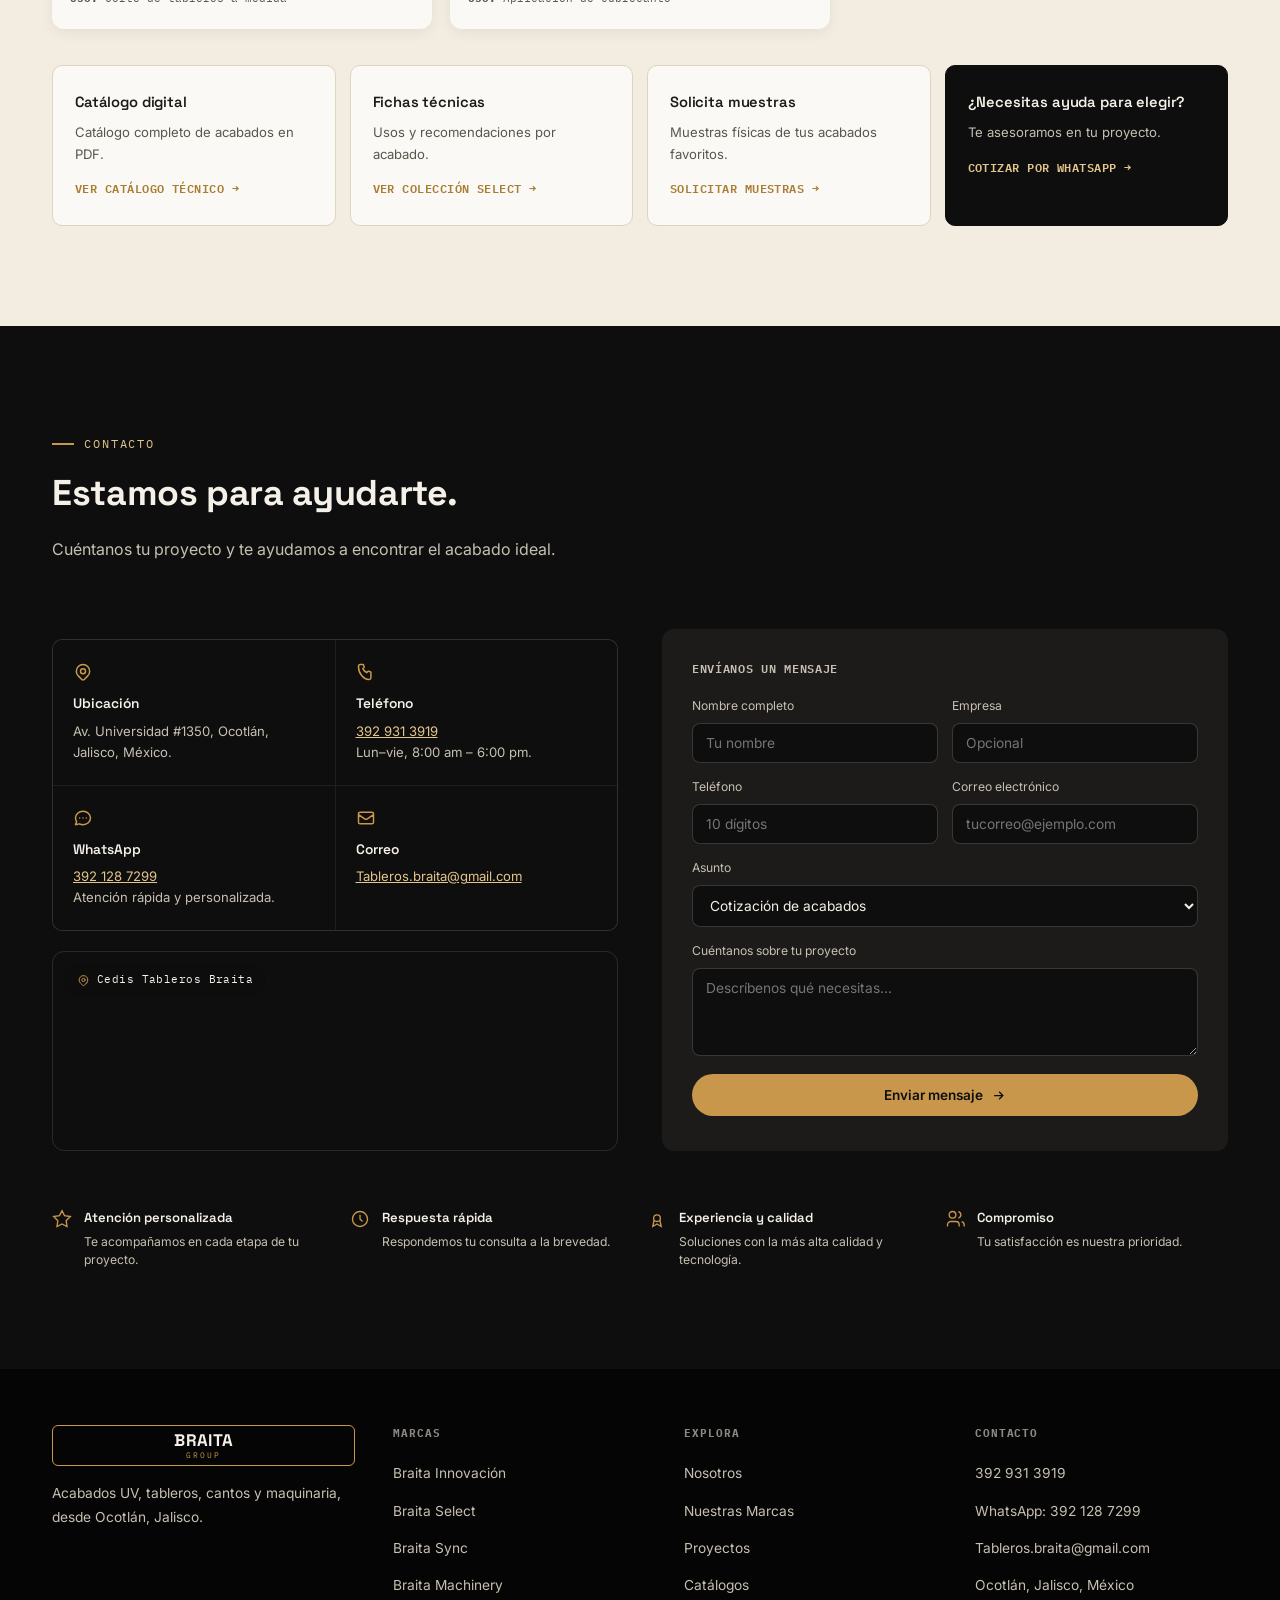
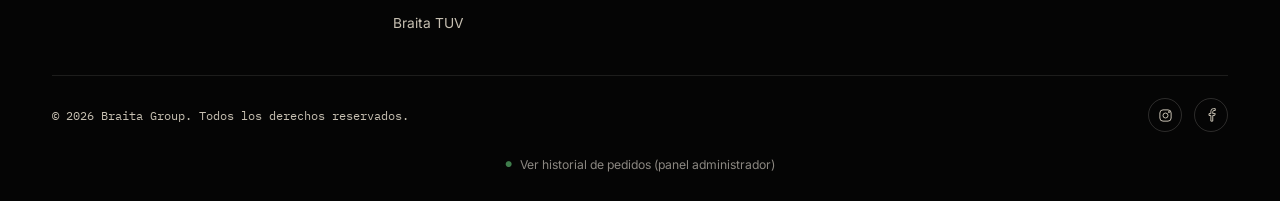
==== commit 9728686a: "Add files via upload" ====
--- a/index.html
+++ b/index.html
@@ -68,9 +68,9 @@
 
 /* ---------- BARRA GRUPO BRAITA ---------- */
 .group-switcher{ background:#000; padding:10px 0; }
-.group-switcher .gs-wrap{ max-width:1240px; margin:0 auto; padding:0 32px; display:flex; align-items:center; gap:22px; flex-wrap:wrap; font-family:var(--font-mono); font-size:11.5px; }
+.group-switcher .gs-wrap{ max-width:1240px; margin:0 auto; padding:0 32px; display:flex; align-items:center; gap:22px; flex-wrap:wrap; font-family:var(--font-display); font-size:13px; font-weight:500; letter-spacing:.01em; }
 @media (max-width:640px){ .group-switcher .gs-wrap{ padding:0 20px; gap:14px; } }
-.group-switcher .gs-label{ text-transform:uppercase; letter-spacing:.08em; color:#6B6E68; }
+.group-switcher .gs-label{ font-weight:700; letter-spacing:.02em; color:#8a8a82; }
 .group-switcher a{ display:inline-flex; align-items:center; gap:7px; text-decoration:none; color:#ABAAA1; padding:3px 0; border-bottom:2px solid transparent; transition:color .2s ease; }
 .group-switcher a .gs-dot{ width:7px; height:7px; border-radius:50%; flex-shrink:0; }
 .group-switcher a:hover{ color:#F5F5F2; }
@@ -127,7 +127,13 @@
 .hero h1 em{ font-style:normal; color:var(--gold-light); }
 .hero p.lead{ margin-top:20px; max-width:480px; font-size:1.05rem; color:var(--text-light-muted); }
 .hero-actions{ display:flex; gap:14px; flex-wrap:wrap; margin-top:30px; }
-.hero-meta{ display:flex; gap:32px; flex-wrap:wrap; margin-top:46px; padding-top:26px; border-top:1px solid rgba(245,241,233,.14); }
+.hero-brands{ margin-top:38px; }
+.hero-brands .label{ font-family:var(--font-mono); font-size:.68rem; letter-spacing:.08em; text-transform:uppercase; color:var(--text-light-muted); margin-bottom:12px; display:block; }
+.hero-brands .row{ display:flex; gap:10px; flex-wrap:wrap; }
+.hero-brand-pill{ display:inline-flex; align-items:center; gap:8px; padding:9px 16px; border-radius:999px; border:1.5px solid rgba(245,241,233,.18); font-family:var(--font-display); font-size:.82rem; font-weight:600; color:var(--text-light); transition:border-color .25s var(--ease), transform .25s var(--ease), background .25s var(--ease); }
+.hero-brand-pill .dot{ width:8px; height:8px; border-radius:50%; flex:none; }
+.hero-brand-pill:hover{ transform:translateY(-2px); background:rgba(245,241,233,.07); }
+.hero-meta{ display:flex; gap:32px; flex-wrap:wrap; margin-top:34px; padding-top:26px; border-top:1px solid rgba(245,241,233,.14); }
 .hero-meta div{ display:flex; flex-direction:column; gap:4px; }
 .hero-meta strong{ font-family:var(--font-display); font-size:1.5rem; color:var(--text-light); }
 .hero-meta span{ font-family:var(--font-mono); font-size:.68rem; letter-spacing:.06em; text-transform:uppercase; color:var(--text-light-muted); }
@@ -150,14 +156,6 @@
 .esencia-item svg{ width:30px; height:30px; stroke:var(--gold-dark); margin-bottom:16px; }
 .esencia-item h3{ font-size:.96rem; font-weight:600; margin-bottom:8px; }
 .esencia-item p{ font-size:.86rem; color:var(--text-secondary); }
-
-/* ---------- STATS ---------- */
-#stats-band{ background:var(--ink); padding:64px 0; }
-.stats-strip{ display:grid; grid-template-columns:repeat(4,1fr); gap:1px; background:rgba(245,241,233,.1); border-radius:10px; overflow:hidden; }
-@media (max-width:560px){ .stats-strip{ grid-template-columns:repeat(2,1fr); } }
-.stat-item{ background:var(--ink); padding:26px 18px; text-align:center; }
-.stat-item .num{ font-family:var(--font-display); font-weight:700; font-size:2rem; color:var(--gold-light); }
-.stat-item .label{ font-family:var(--font-mono); font-size:.66rem; letter-spacing:.05em; text-transform:uppercase; color:var(--text-light-muted); margin-top:6px; display:block; }
 
 /* ---------- MARCAS ---------- */
 #marcas{ background:var(--paper); }
@@ -176,11 +174,11 @@
 .marca-card.m-sync{ --accent:#5F9A5A; }
 .marca-card.m-machinery{ --accent:#C9564A; }
 .marca-card.m-tuv{ --accent:#9AA1A8; }
-.marca-mark{ width:56px; height:56px; border-radius:8px; background:#fff; display:flex; align-items:center; justify-content:center; margin-bottom:22px; padding:8px; box-shadow:0 8px 18px -8px rgba(0,0,0,.35); }
+.marca-mark{ width:84px; height:84px; border-radius:10px; background:#fff; display:flex; align-items:center; justify-content:center; margin-bottom:22px; padding:10px; box-shadow:0 8px 18px -8px rgba(0,0,0,.35); }
 .marca-mark img{ width:100%; height:100%; object-fit:contain; }
-.marca-mark.text-mark{ background:transparent; border:1.5px solid var(--accent); font-family:var(--font-display); font-weight:700; font-size:18px; color:var(--accent); }
+.marca-mark.text-mark{ background:transparent; border:1.5px solid var(--accent); font-family:var(--font-display); font-weight:700; font-size:24px; color:var(--accent); }
 .marca-card h3{ font-size:1.25rem; margin-bottom:6px; }
-.marca-sub{ font-family:var(--font-mono); font-size:.68rem; font-weight:600; letter-spacing:.1em; text-transform:uppercase; color:var(--accent); margin-bottom:14px; }
+.marca-sub{ font-family:var(--font-display); font-size:.8rem; font-weight:600; letter-spacing:.03em; color:var(--accent); margin-bottom:14px; }
 .marca-card p.desc{ color:var(--text-secondary); font-size:.9rem; flex:1; }
 .marca-feats{ margin:18px 0 22px; display:flex; flex-direction:column; gap:8px; }
 .marca-feats li{ font-size:.82rem; color:var(--text-secondary); display:flex; align-items:center; gap:9px; }
@@ -197,16 +195,6 @@
 .porque-item svg{ width:28px; height:28px; stroke:var(--gold-light); margin-bottom:16px; }
 .porque-item h3{ font-size:.96rem; font-weight:600; margin-bottom:8px; color:var(--text-light); }
 .porque-item p{ font-size:.86rem; color:var(--text-light-muted); }
-
-/* ---------- PROCESO (movido de Innovación) ---------- */
-#proceso{ background:var(--cream); }
-.proceso-flow{ display:grid; grid-template-columns:repeat(4,1fr); gap:18px; margin-top:10px; }
-@media (max-width:920px){ .proceso-flow{ grid-template-columns:repeat(2,1fr); } }
-@media (max-width:560px){ .proceso-flow{ grid-template-columns:1fr; } }
-.proceso-step{ background:var(--paper); border-radius:10px; padding:26px 22px; border:1px solid var(--line); }
-.proceso-step .step-num{ font-family:var(--font-mono); font-size:.72rem; letter-spacing:.08em; color:var(--gold-dark); }
-.proceso-step h3{ font-size:1rem; margin-top:10px; margin-bottom:8px; }
-.proceso-step p{ font-size:.85rem; color:var(--text-secondary); }
 
 /* ---------- CATALOGO / TARJETAS (proyectos y catálogos) ---------- */
 .filter-row{ display:flex; gap:10px; flex-wrap:wrap; margin-top:26px; }
@@ -389,10 +377,20 @@
         <a href="#marcas" class="btn btn-accent">Explorar marcas</a>
         <a href="#" id="heroWA" class="btn btn-outline-dark" target="_blank">Cotizar por WhatsApp</a>
       </div>
+      <div class="hero-brands">
+        <span class="label">Nuestras marcas</span>
+        <div class="row">
+          <a href="braita-innovacion.html" class="hero-brand-pill" style="border-color:rgba(255,255,255,.4);"><span class="dot" style="background:#FFFFFF"></span>Innovación</a>
+          <a href="braita-select.html" class="hero-brand-pill" style="border-color:rgba(201,151,75,.4);"><span class="dot" style="background:#C9974B"></span>Select</a>
+          <a href="braita-sinc.html" class="hero-brand-pill" style="border-color:rgba(95,154,90,.4);"><span class="dot" style="background:#5F9A5A"></span>Sync</a>
+          <a href="braita-maquinaria.html" class="hero-brand-pill" style="border-color:rgba(201,86,74,.4);"><span class="dot" style="background:#C9564A"></span>Machinery</a>
+          <a href="braita-tuv.html" class="hero-brand-pill" style="border-color:rgba(154,161,168,.4);"><span class="dot" style="background:#9AA1A8"></span>TUV</a>
+        </div>
+      </div>
       <div class="hero-meta">
-        <div><strong>10+</strong><span>Años de experiencia</span></div>
+        <div><strong>2018</strong><span>Operando desde</span></div>
         <div><strong>5</strong><span>Marcas especializadas</span></div>
-        <div><strong>500+</strong><span>Acabados disponibles</span></div>
+        <div><strong>65</strong><span>Acabados disponibles</span></div>
       </div>
     </div>
   </section>
@@ -431,18 +429,6 @@
           <h3>Cercanía</h3>
           <p>Acompañamos a nuestros clientes en cada etapa del proyecto.</p>
         </div>
-      </div>
-    </div>
-  </section>
-
-  <!-- ================= STATS ================= -->
-  <section id="stats-band">
-    <div class="wrap reveal">
-      <div class="stats-strip">
-        <div class="stat-item"><span class="num">10+</span><span class="label">Años de experiencia</span></div>
-        <div class="stat-item"><span class="num">5</span><span class="label">Marcas especializadas</span></div>
-        <div class="stat-item"><span class="num">500+</span><span class="label">Acabados disponibles</span></div>
-        <div class="stat-item"><span class="num">100%</span><span class="label">Comprometidos con el cliente</span></div>
       </div>
     </div>
   </section>
@@ -530,7 +516,7 @@
       <div class="porque-grid">
         <div class="porque-item reveal">
           <svg viewBox="0 0 24 24" fill="none" stroke="currentColor" stroke-width="1.6"><path d="M3 21h18M5 21V9l7-6 7 6v12M9 21v-6h6v6"/></svg>
-          <h3>Arquitectos y diseñadores</h3>
+          <h3>Arquitectos, diseñadores e interioristas</h3>
           <p>Fichas técnicas claras y acabados consistentes para especificar sin sorpresas en obra.</p>
         </div>
         <div class="porque-item reveal">
@@ -540,40 +526,8 @@
         </div>
         <div class="porque-item reveal">
           <svg viewBox="0 0 24 24" fill="none" stroke="currentColor" stroke-width="1.6"><path d="M4 21V9l8-6 8 6v12M9 21v-8h6v8"/></svg>
-          <h3>Fabricantes de cocinas</h3>
+          <h3>Fabricantes de cocinas, closets y puertas</h3>
           <p>Melamina y alto brillo con existencia constante para no detener tu producción.</p>
-        </div>
-      </div>
-    </div>
-  </section>
-
-  <!-- ================= PROCESO (movido de Innovación) ================= -->
-  <section id="proceso">
-    <div class="wrap">
-      <div class="sec-head reveal">
-        <span class="eyebrow">Cómo trabajamos</span>
-        <h2>Metodología de suministro exacto.</h2>
-      </div>
-      <div class="proceso-flow">
-        <div class="proceso-step reveal">
-          <span class="step-num">S01 // CONFIGURACIÓN</span>
-          <h3>Definir Despiece</h3>
-          <p>Carga tus medidas en el cotizador digital o entrega tu archivo técnico.</p>
-        </div>
-        <div class="proceso-step reveal">
-          <span class="step-num">S02 // OPTIMIZACIÓN</span>
-          <h3>Optimización de Corte</h3>
-          <p>Acomodamos tus piezas para aprovechar mejor el material y bajar el costo.</p>
-        </div>
-        <div class="proceso-step reveal">
-          <span class="step-num">S03 // MAQUILA</span>
-          <h3>Corte y Habilitado</h3>
-          <p>Se corta, cantea y habilita cada pieza según tu listado, lista para ensamble.</p>
-        </div>
-        <div class="proceso-step reveal">
-          <span class="step-num">S04 // LOGÍSTICA</span>
-          <h3>Embarque o Retiro</h3>
-          <p>Paletizado y etiquetado por módulos, listo para descarga rápida.</p>
         </div>
       </div>
     </div>
@@ -632,13 +586,6 @@
           </div>
         </a>
       </div>
-      <div class="reveal" style="display:flex;justify-content:space-between;align-items:center;flex-wrap:wrap;gap:20px;padding-top:36px;margin-top:40px;border-top:1px solid var(--line);">
-        <div>
-          <strong style="font-family:var(--font-display);font-size:16px;">¿Tienes un proyecto en mente?</strong>
-          <p style="color:var(--text-secondary);font-size:14px;margin-top:4px;">Cuéntanos tu idea, te ayudamos con el acabado ideal.</p>
-        </div>
-        <a class="btn btn-accent" href="#" id="proyWA" target="_blank">Cotiza tu proyecto</a>
-      </div>
     </div>
   </section>
 
@@ -656,6 +603,7 @@
         <button class="filter-btn" data-marca="select">Select</button>
         <button class="filter-btn" data-marca="sync">Sync</button>
         <button class="filter-btn" data-marca="tuv">TUV</button>
+        <button class="filter-btn" data-marca="machinery">Machinery</button>
       </div>
       <div class="cat-grid reveal" id="catalogoGrid">
         <div class="cat-card" data-marca="innovacion">
@@ -693,6 +641,18 @@
             <img src="imagen28.png" alt="Timber Arena" onload="this.style.opacity='1';" onerror="this.style.display='none';">
           </div>
           <div class="cat-body"><h4>Timber Arena</h4><p><b>Línea:</b> Innovación<br><b>Tipo:</b> Madera<br><b>Acabado:</b> UV Sincronizado</p></div>
+        </div>
+        <div class="cat-card" data-marca="machinery">
+          <div class="cat-media" style="background:linear-gradient(150deg,#3a2420,#1a1210); display:flex; align-items:center; justify-content:center;">
+            <svg viewBox="0 0 24 24" fill="none" stroke="#E39A90" stroke-width="1.5" style="width:44px; height:44px;"><rect x="3" y="6" width="18" height="12" rx="1"/><line x1="3" y1="12" x2="21" y2="12"/></svg>
+          </div>
+          <div class="cat-body"><h4>Seccionadoras</h4><p><b>Línea:</b> Machinery<br><b>Tipo:</b> Equipo<br><b>Uso:</b> Corte de tableros a medida</p></div>
+        </div>
+        <div class="cat-card" data-marca="machinery">
+          <div class="cat-media" style="background:linear-gradient(150deg,#3a2420,#1a1210); display:flex; align-items:center; justify-content:center;">
+            <svg viewBox="0 0 24 24" fill="none" stroke="#E39A90" stroke-width="1.5" style="width:44px; height:44px;"><path d="M4 12h16M4 12a4 4 0 014-4h8a4 4 0 014 4M4 12a4 4 0 004 4h8a4 4 0 004-4"/></svg>
+          </div>
+          <div class="cat-body"><h4>Canteadoras</h4><p><b>Línea:</b> Machinery<br><b>Tipo:</b> Equipo<br><b>Uso:</b> Aplicación de cubrecanto</p></div>
         </div>
       </div>
       <div class="util-strip reveal">
@@ -892,7 +852,6 @@
   const wa = (t) => `https://wa.me/${WA}?text=${encodeURIComponent(t)}`;
   document.getElementById('navWA').href = wa('Hola, quiero cotizar con Braita Group.');
   document.getElementById('heroWA').href = wa('Hola, quiero cotizar con Braita Group.');
-  document.getElementById('proyWA').href = wa('Hola, tengo un proyecto en mente y quiero cotizar con Braita Group.');
   document.getElementById('muestrasWA').href = wa('Hola, quiero solicitar muestras físicas de acabados.');
   document.getElementById('catalogosWA').href = wa('Hola, necesito ayuda para elegir un acabado.');
   document.getElementById('waFloat').href = wa('Hola, me encuentro en el sitio de Braita Group y necesito asistencia.');
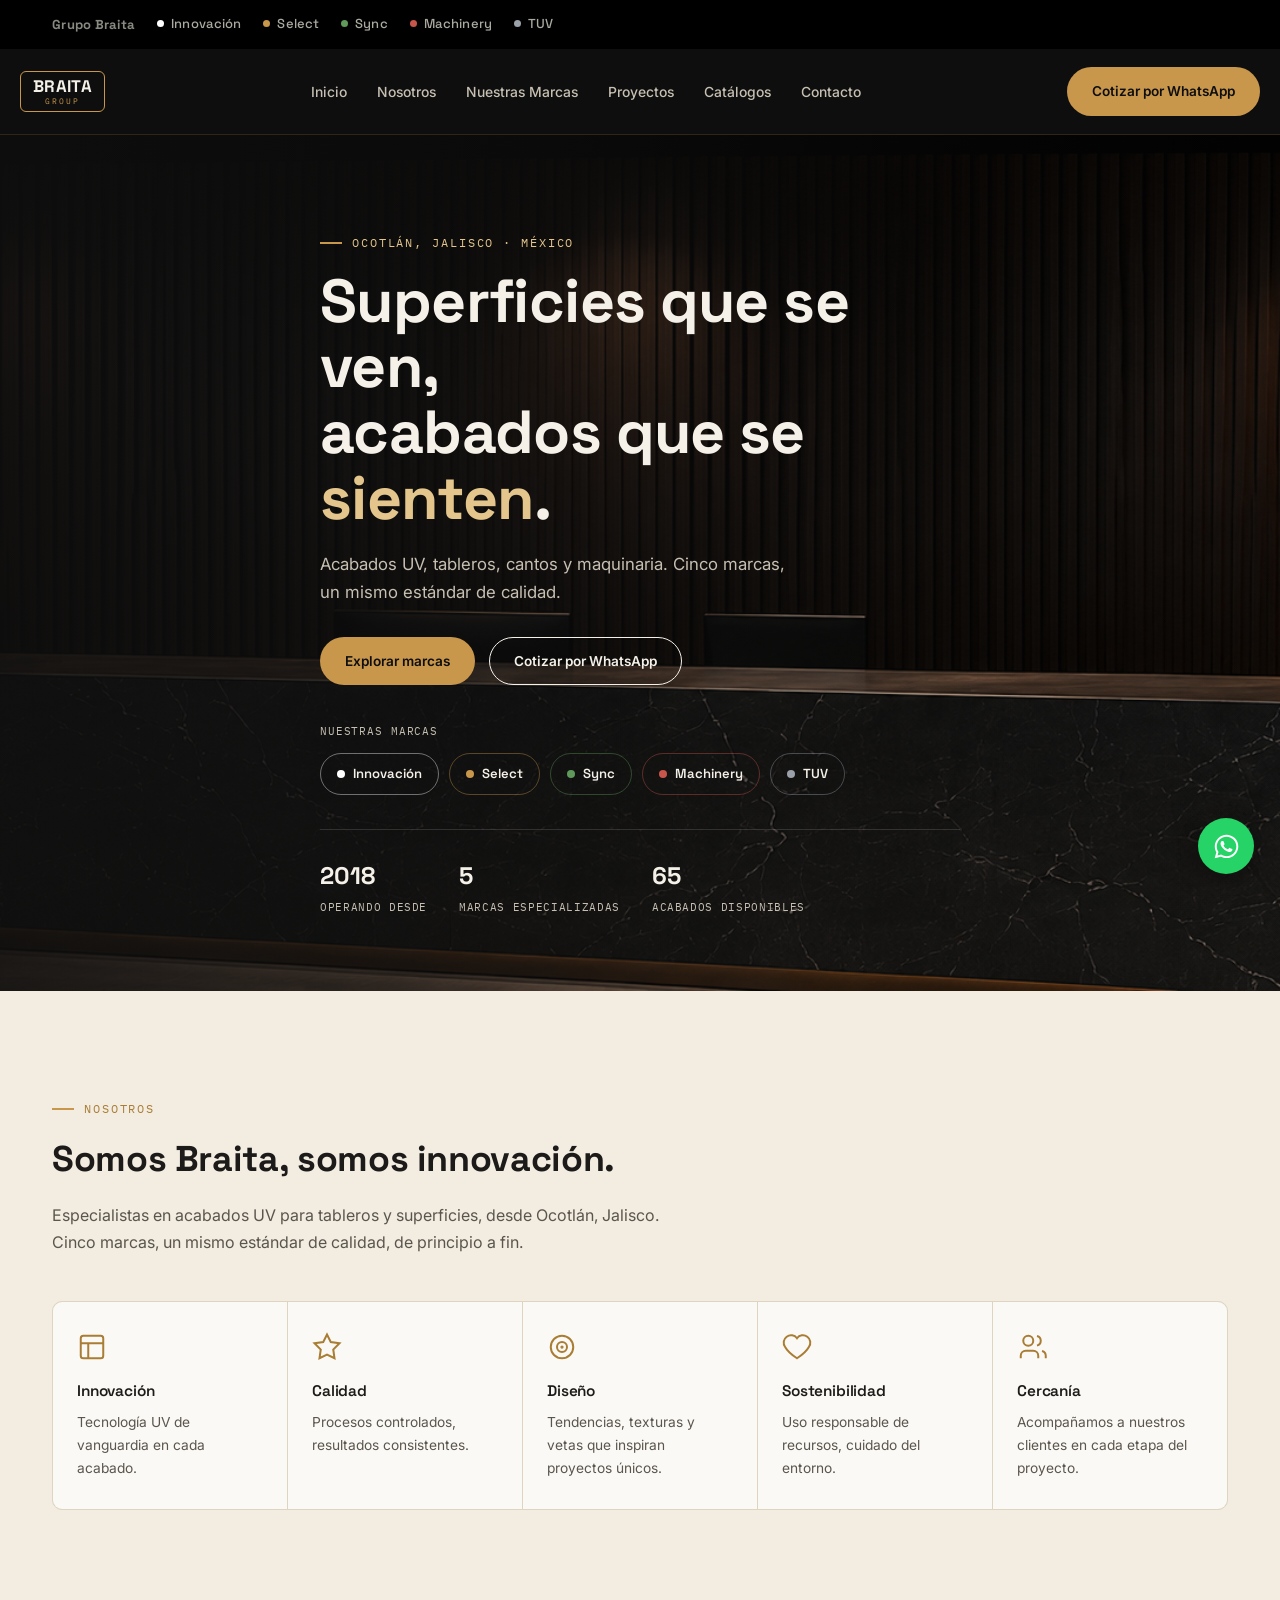
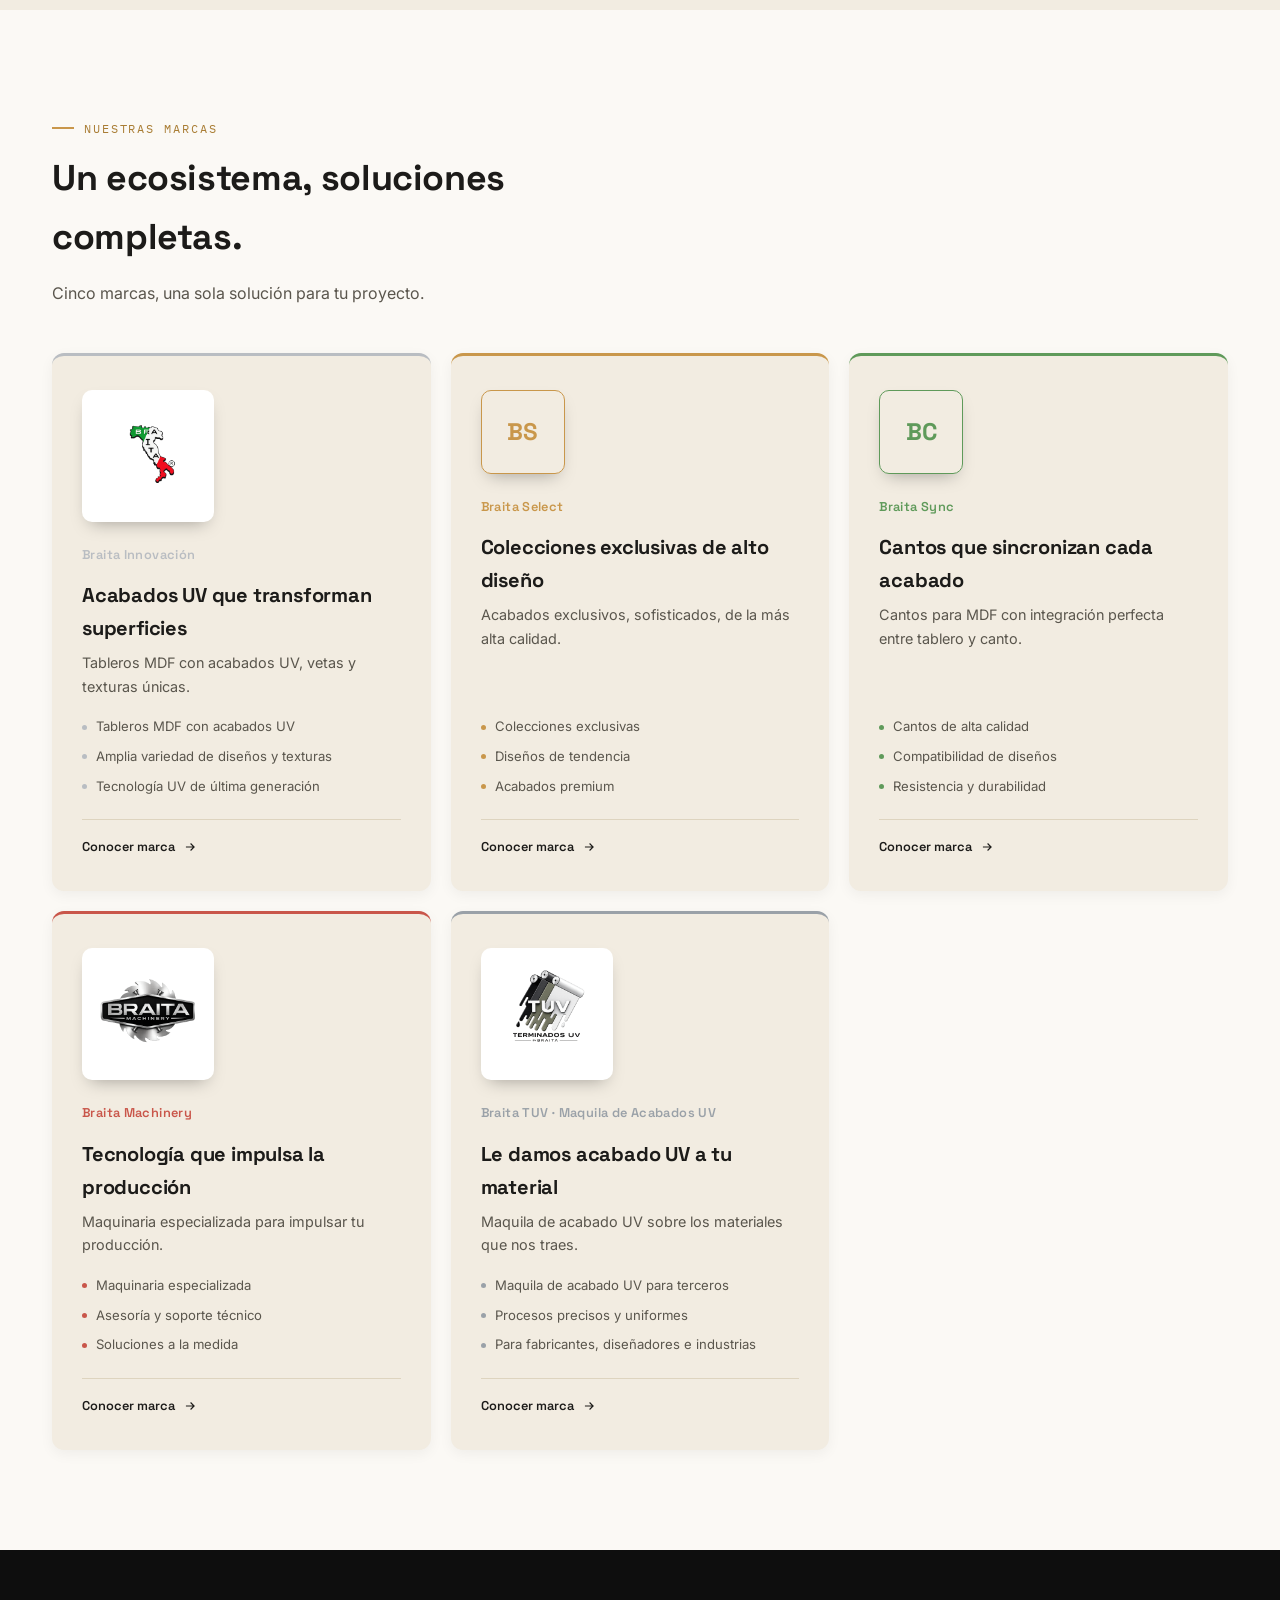
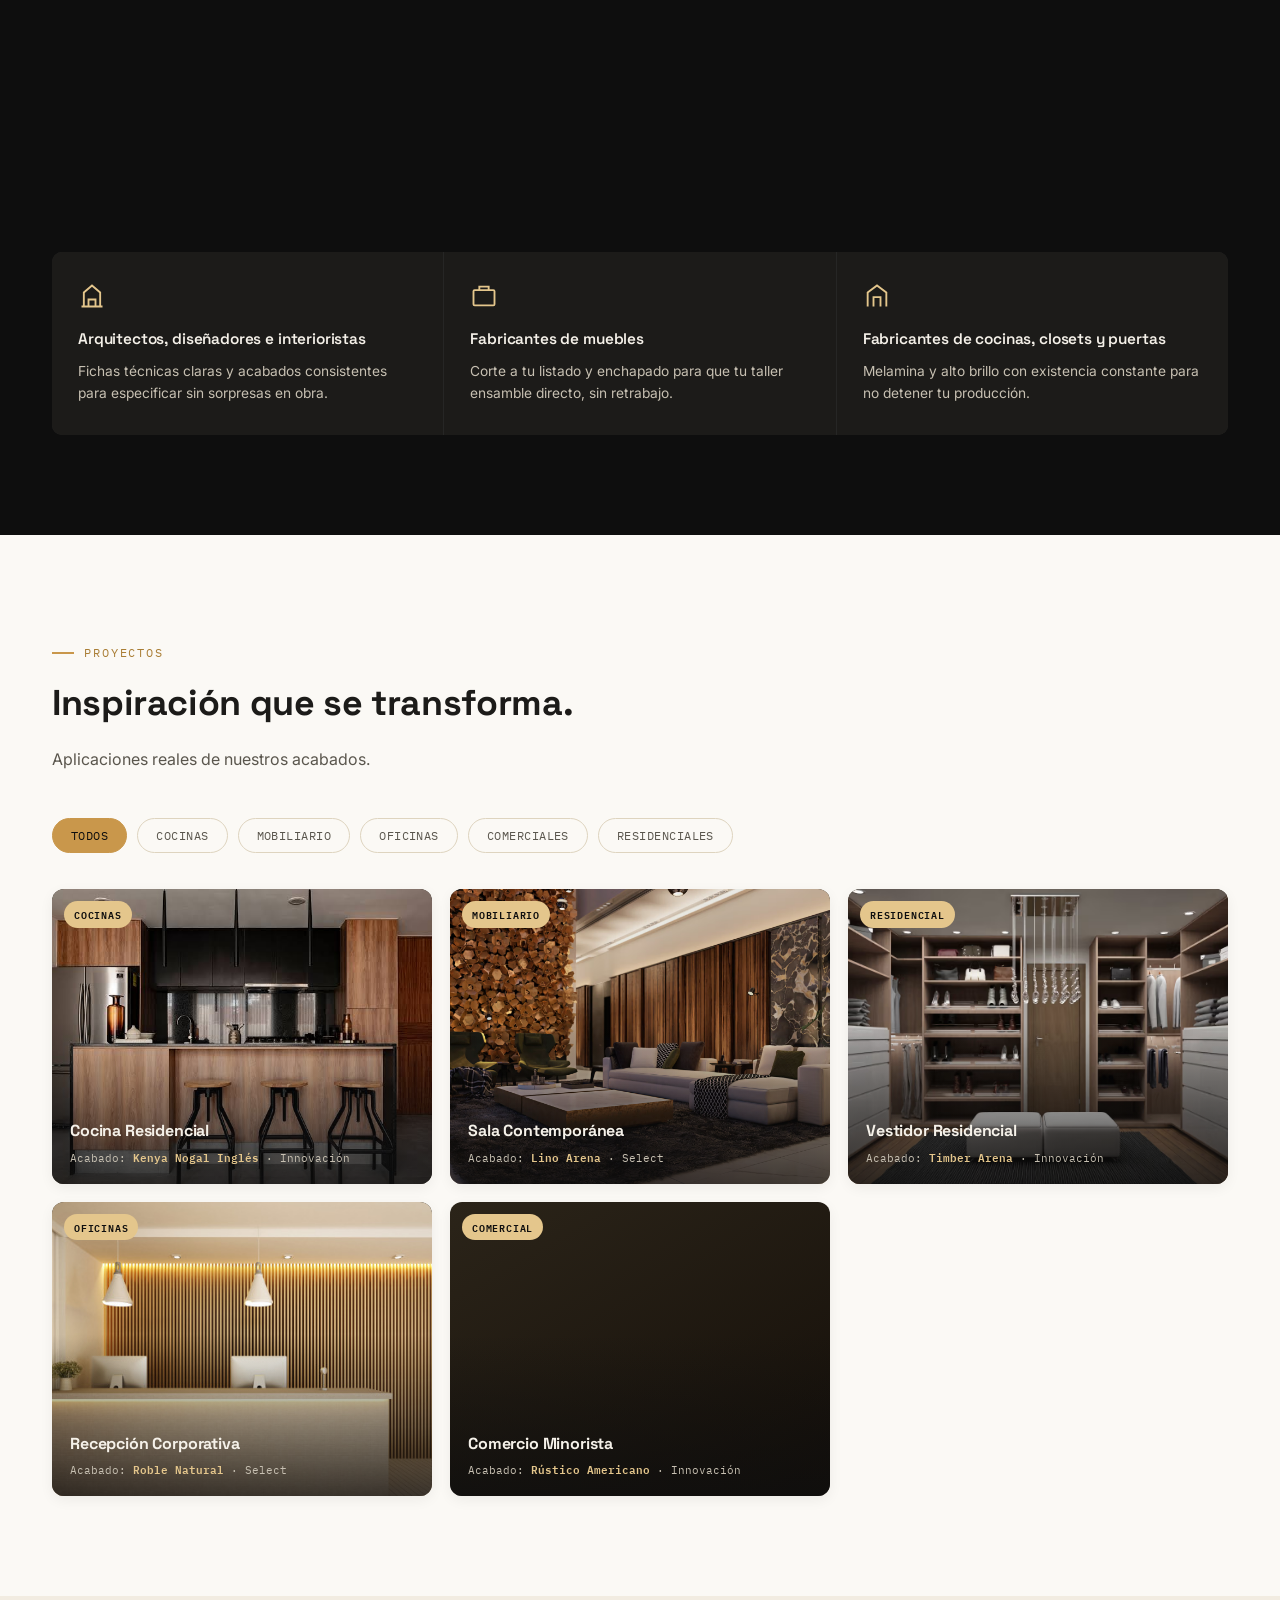
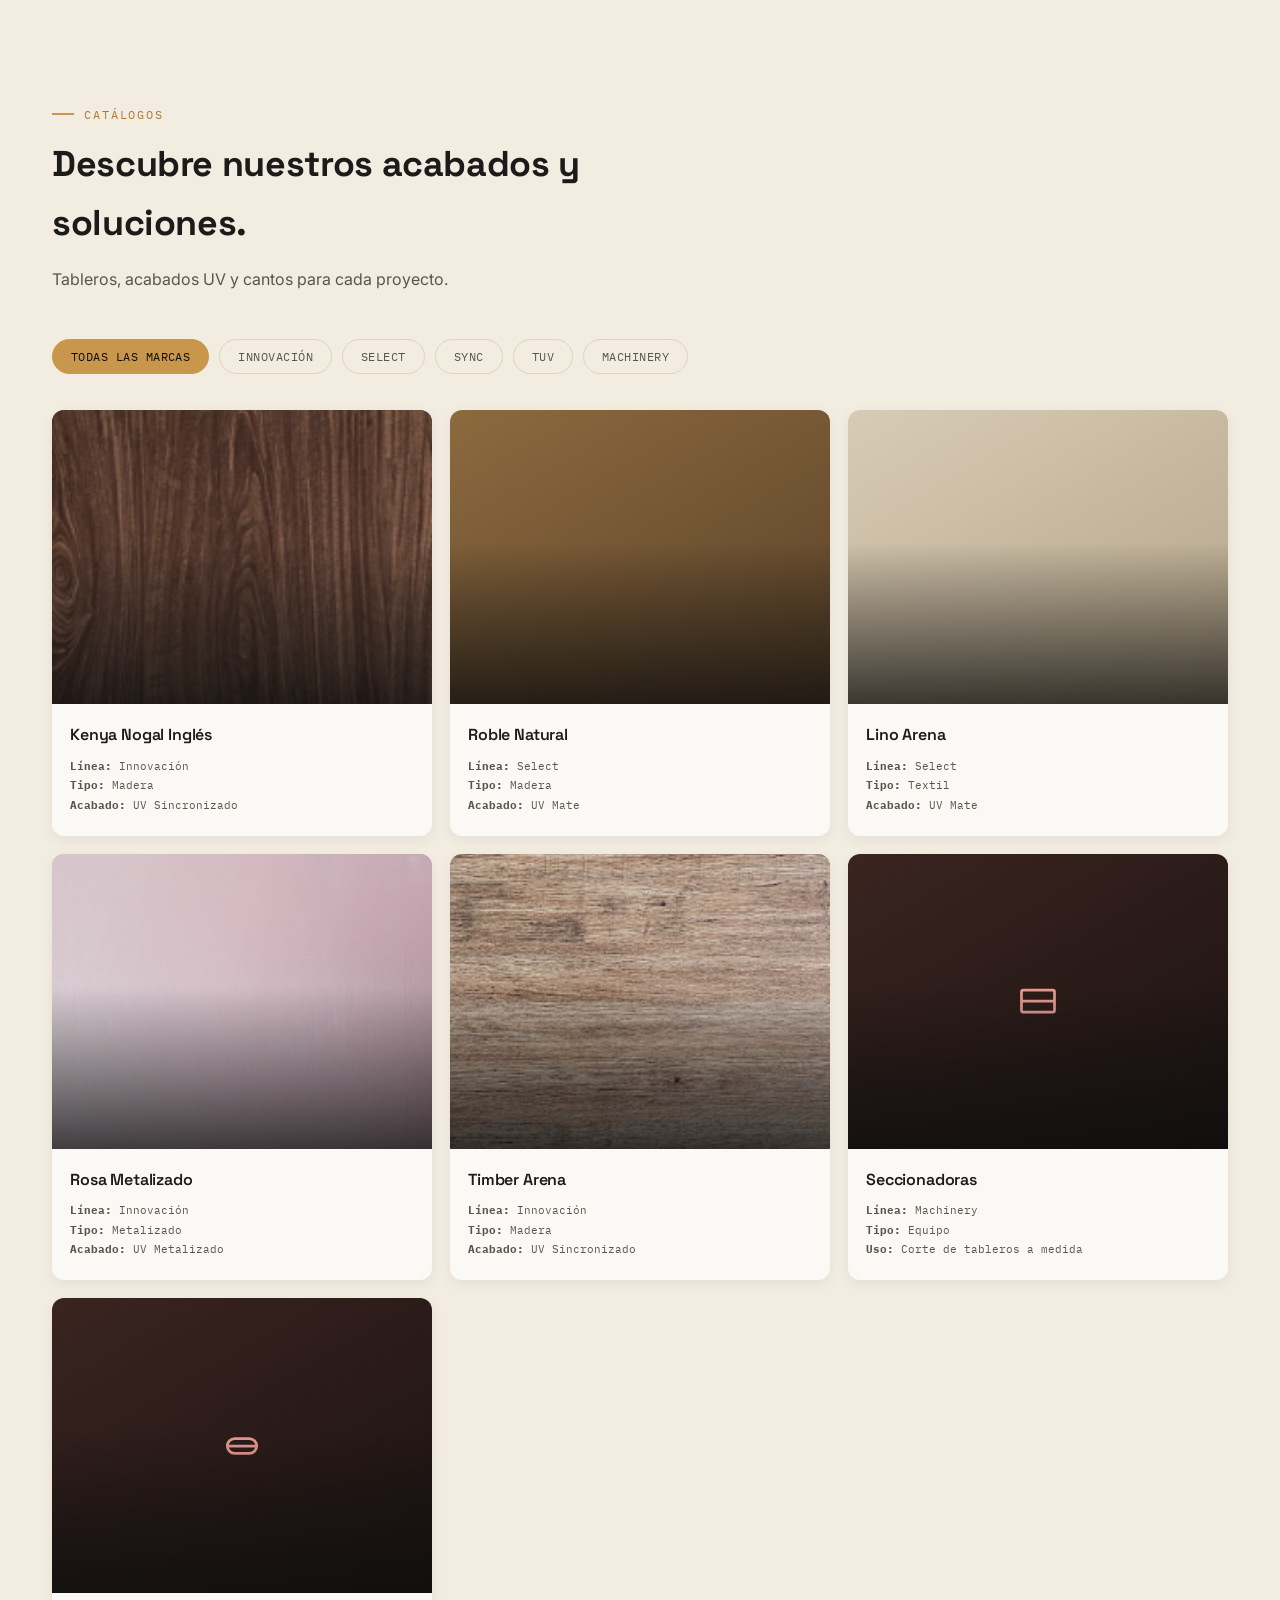
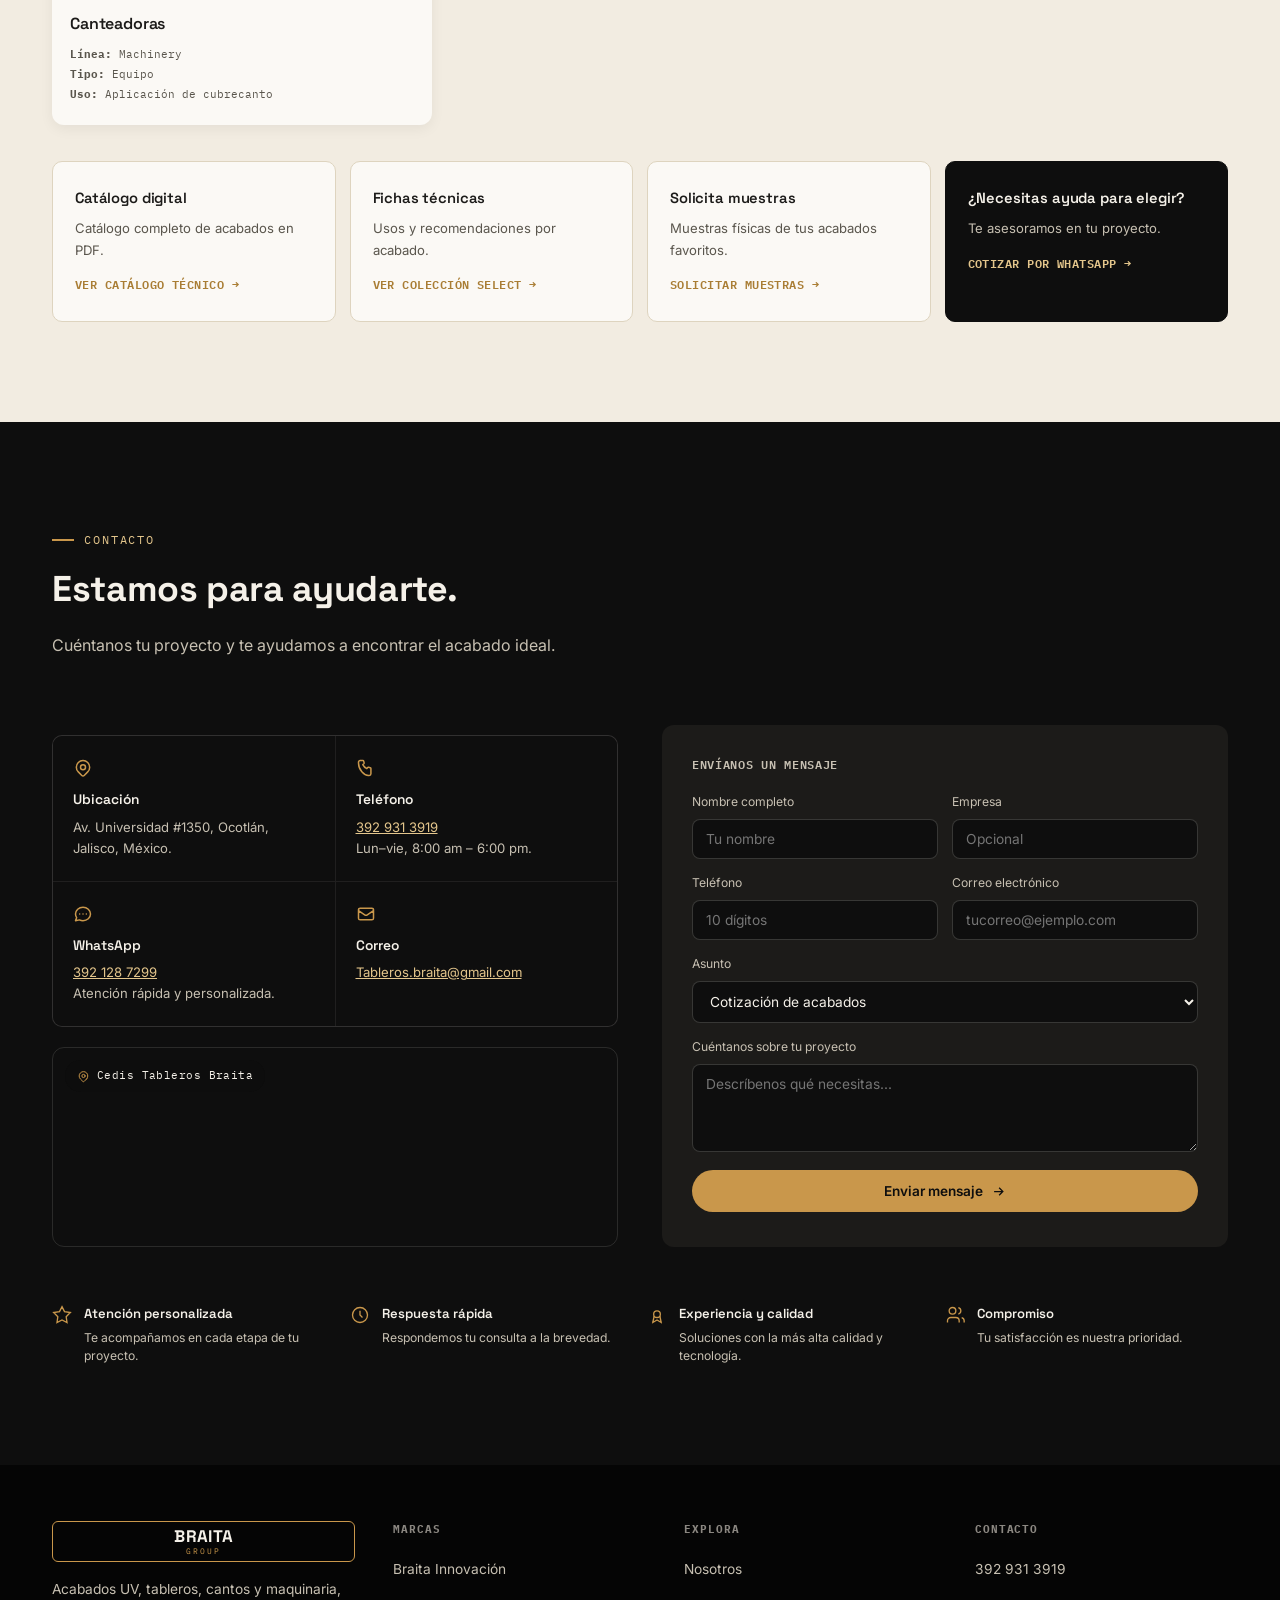
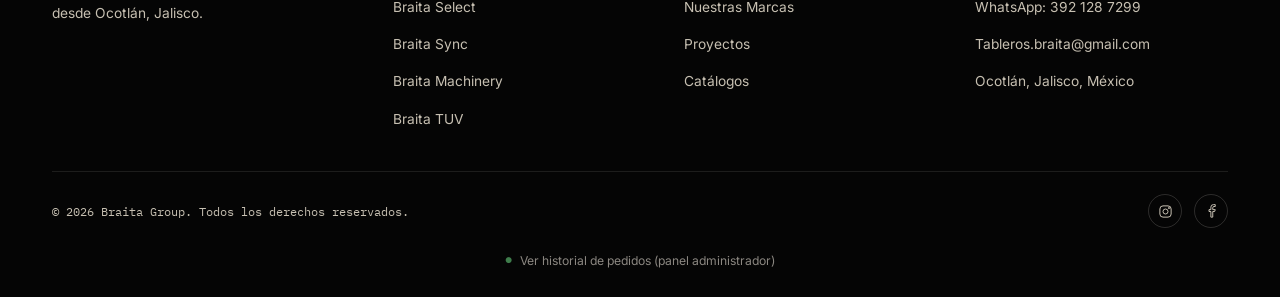
==== commit 6457ea44: "Add files via upload" ====
--- a/index.html
+++ b/index.html
@@ -177,6 +177,7 @@
 .marca-mark{ width:84px; height:84px; border-radius:10px; background:#fff; display:flex; align-items:center; justify-content:center; margin-bottom:22px; padding:10px; box-shadow:0 8px 18px -8px rgba(0,0,0,.35); }
 .marca-mark img{ width:100%; height:100%; object-fit:contain; }
 .marca-mark.text-mark{ background:transparent; border:1.5px solid var(--accent); font-family:var(--font-display); font-weight:700; font-size:24px; color:var(--accent); }
+.marca-mark:not(.text-mark){ width:132px; height:132px; padding:8px; }
 .marca-card h3{ font-size:1.25rem; margin-bottom:6px; }
 .marca-sub{ font-family:var(--font-display); font-size:.8rem; font-weight:600; letter-spacing:.03em; color:var(--accent); margin-bottom:14px; }
 .marca-card p.desc{ color:var(--text-secondary); font-size:.9rem; flex:1; }
@@ -300,6 +301,15 @@
 .wa-float:hover{ transform:scale(1.08); }
 .wa-float svg{ width:27px; height:27px; }
 
+/* ---------- LIGHTBOX ---------- */
+.cat-media{ cursor:zoom-in; }
+.lightbox{ position:fixed; inset:0; z-index:9000; background:rgba(5,5,5,.94); display:none; align-items:center; justify-content:center; padding:40px; cursor:zoom-out; }
+.lightbox.open{ display:flex; }
+.lightbox img{ max-width:100%; max-height:100%; object-fit:contain; border-radius:6px; box-shadow:0 30px 80px rgba(0,0,0,.5); cursor:default; }
+.lightbox-close{ position:fixed; top:20px; right:24px; width:44px; height:44px; border-radius:50%; background:rgba(255,255,255,.1); border:1px solid rgba(255,255,255,.25); color:#fff; font-size:26px; line-height:1; cursor:pointer; display:flex; align-items:center; justify-content:center; z-index:9001; }
+.lightbox-close:hover{ background:rgba(255,255,255,.2); }
+@media (max-width:640px){ .lightbox{ padding:20px; } }
+
 /* ---------- SCROLL PROGRESS ---------- */
 #scroll-progress{ position:fixed; top:0; left:0; height:3px; width:0%; background:linear-gradient(90deg, var(--gold), var(--gold-light)); z-index:300; transition:width .12s linear; }
 
@@ -367,7 +377,7 @@
   <!-- ================= HERO ================= -->
   <section class="hero" id="inicio">
     <div class="hero-bg-image" aria-hidden="true">
-      <img src="imagen68.png" alt="" onload="this.style.opacity='1';" onerror="this.parentElement.style.display='none';">
+      <img src="Hero Grupo Braita.png" alt="" onload="this.style.opacity='1';" onerror="this.parentElement.style.display='none';">
     </div>
     <div class="wrap hero-inner">
       <span class="eyebrow on-dark">Ocotlán, Jalisco · México</span>
@@ -552,35 +562,35 @@
       <div class="cat-grid reveal" id="proyectoGrid">
         <a href="#contacto" class="cat-card" data-cat="cocinas">
           <div class="cat-media">
-            <img src="imagen18.jpg" alt="Cocina Residencial" onload="this.style.opacity='1';" onerror="this.style.display='none';">
+            <img src="Cocina Residencial.jpg" alt="Cocina Residencial" onload="this.style.opacity='1';" onerror="this.style.display='none';">
             <span class="cat-tag">Cocinas</span>
             <div class="cat-overlay-body"><h4>Cocina Residencial</h4><p class="cat-overlay-meta">Acabado: <b>Kenya Nogal Inglés</b> · Innovación</p></div>
           </div>
         </a>
         <a href="#contacto" class="cat-card" data-cat="mobiliario">
           <div class="cat-media">
-            <img src="imagen19.png" alt="Sala Contemporánea" onload="this.style.opacity='1';" onerror="this.style.display='none';">
+            <img src="Sala Contemporánea.avif" alt="Sala Contemporánea" onload="this.style.opacity='1';" onerror="this.style.display='none';">
             <span class="cat-tag">Mobiliario</span>
             <div class="cat-overlay-body"><h4>Sala Contemporánea</h4><p class="cat-overlay-meta">Acabado: <b>Lino Arena</b> · Select</p></div>
           </div>
         </a>
         <a href="#contacto" class="cat-card" data-cat="residenciales">
           <div class="cat-media">
-            <img src="imagen20.png" alt="Vestidor Residencial" onload="this.style.opacity='1';" onerror="this.style.display='none';">
+            <img src="Vestidor Residencial.avif" alt="Vestidor Residencial" onload="this.style.opacity='1';" onerror="this.style.display='none';">
             <span class="cat-tag">Residencial</span>
             <div class="cat-overlay-body"><h4>Vestidor Residencial</h4><p class="cat-overlay-meta">Acabado: <b>Timber Arena</b> · Innovación</p></div>
           </div>
         </a>
         <a href="#contacto" class="cat-card" data-cat="oficinas">
           <div class="cat-media">
-            <img src="imagen21.jpg" alt="Recepción Corporativa" onload="this.style.opacity='1';" onerror="this.style.display='none';">
+            <img src="Recepción Corporativa.jpg" alt="Recepción Corporativa" onload="this.style.opacity='1';" onerror="this.style.display='none';">
             <span class="cat-tag">Oficinas</span>
             <div class="cat-overlay-body"><h4>Recepción Corporativa</h4><p class="cat-overlay-meta">Acabado: <b>Roble Natural</b> · Select</p></div>
           </div>
         </a>
         <a href="#contacto" class="cat-card" data-cat="comerciales">
           <div class="cat-media">
-            <img src="imagen22.png" alt="Comercio Minorista" onload="this.style.opacity='1';" onerror="this.style.display='none';">
+            <img src="Comercio Minorista.png" alt="Comercio Minorista" onload="this.style.opacity='1';" onerror="this.style.display='none';">
             <span class="cat-tag">Comercial</span>
             <div class="cat-overlay-body"><h4>Comercio Minorista</h4><p class="cat-overlay-meta">Acabado: <b>Rústico Americano</b> · Innovación</p></div>
           </div>
@@ -608,37 +618,31 @@
       <div class="cat-grid reveal" id="catalogoGrid">
         <div class="cat-card" data-marca="innovacion">
           <div class="cat-media" style="background:linear-gradient(150deg,#8c6a3f,#4a3520);">
-            <img src="imagen23.png" alt="Kenya Nogal Inglés" onload="this.style.opacity='1';" onerror="this.style.display='none';">
+            <img src="Kenya Nogal Inglés.png" alt="Kenya Nogal Inglés" onload="this.style.opacity='1';" onerror="this.style.display='none';">
           </div>
           <div class="cat-body"><h4>Kenya Nogal Inglés</h4><p><b>Línea:</b> Innovación<br><b>Tipo:</b> Madera<br><b>Acabado:</b> UV Sincronizado</p></div>
         </div>
         <div class="cat-card" data-marca="select">
           <div class="cat-media" style="background:linear-gradient(150deg,#8c6a3f,#5a4128);">
-            <img src="imagen24.png" alt="Roble Natural" onload="this.style.opacity='1';" onerror="this.style.display='none';">
+            <img src="Roble Natural.png" alt="Roble Natural" onload="this.style.opacity='1';" onerror="this.style.display='none';">
           </div>
           <div class="cat-body"><h4>Roble Natural</h4><p><b>Línea:</b> Select<br><b>Tipo:</b> Madera<br><b>Acabado:</b> UV Mate</p></div>
-        </div>
-        <div class="cat-card" data-marca="innovacion">
-          <div class="cat-media" style="background:linear-gradient(150deg,#f2f0ec,#1a1a1a);">
-            <img src="imagen25.png" alt="Mármol Blanco y Negro" onload="this.style.opacity='1';" onerror="this.style.display='none';">
-          </div>
-          <div class="cat-body"><h4>Mármol Blanco y Negro</h4><p><b>Línea:</b> Innovación<br><b>Tipo:</b> Piedra<br><b>Acabado:</b> UV Alto Brillo</p></div>
         </div>
         <div class="cat-card" data-marca="select">
           <div class="cat-media" style="background:linear-gradient(150deg,#d8cbb6,#b3a488);">
-            <img src="imagen26.png" alt="Lino Arena" onload="this.style.opacity='1';" onerror="this.style.display='none';">
+            <img src="Lino Arena.png" alt="Lino Arena" onload="this.style.opacity='1';" onerror="this.style.display='none';">
           </div>
           <div class="cat-body"><h4>Lino Arena</h4><p><b>Línea:</b> Select<br><b>Tipo:</b> Textil<br><b>Acabado:</b> UV Mate</p></div>
         </div>
         <div class="cat-card" data-marca="innovacion">
           <div class="cat-media" style="background:linear-gradient(150deg,#e0a8b0,#a9646f);">
-            <img src="imagen27.png" alt="Rosa Metalizado" onload="this.style.opacity='1';" onerror="this.style.display='none';">
+            <img src="Rosa Metalizado.png" alt="Rosa Metalizado" onload="this.style.opacity='1';" onerror="this.style.display='none';">
           </div>
           <div class="cat-body"><h4>Rosa Metalizado</h4><p><b>Línea:</b> Innovación<br><b>Tipo:</b> Metalizado<br><b>Acabado:</b> UV Metalizado</p></div>
         </div>
         <div class="cat-card" data-marca="innovacion">
           <div class="cat-media" style="background:linear-gradient(150deg,#c9a876,#8a6a42);">
-            <img src="imagen28.png" alt="Timber Arena" onload="this.style.opacity='1';" onerror="this.style.display='none';">
+            <img src="Timber Arena.png" alt="Timber Arena" onload="this.style.opacity='1';" onerror="this.style.display='none';">
           </div>
           <div class="cat-body"><h4>Timber Arena</h4><p><b>Línea:</b> Innovación<br><b>Tipo:</b> Madera<br><b>Acabado:</b> UV Sincronizado</p></div>
         </div>
@@ -845,6 +849,11 @@
 <a href="#" id="waFloat" class="wa-float" target="_blank" aria-label="Cotizar por WhatsApp">
   <svg viewBox="0 0 448 512" fill="white"><path d="M380.9 97.1C339 55.1 283.2 32 223.9 32c-122.4 0-222 99.6-222 222 0 39.1 10.2 77.3 29.6 111L0 480l117.7-30.9c32.4 17.7 68.9 27 106.1 27h.1c122.3 0 224.1-99.6 224.1-222 0-59.3-25.2-115-67.1-157zm-157 341.6c-33.2 0-65.7-8.9-94-25.7l-6.7-4-69.8 18.3L72 359.2l-4.4-7c-18.5-29.4-28.2-63.3-28.2-98.2 0-101.7 82.8-184.5 184.6-184.5 49.3 0 95.6 19.2 130.4 54.1 34.8 34.9 56.2 81.2 56.1 130.5 0 101.8-84.9 184.6-186.6 184.6zm101.2-138.2c-5.5-2.8-32.8-16.2-37.9-18-5.1-1.9-8.8-2.8-12.5 2.8-3.7 5.6-14.3 18-17.6 21.8-3.2 3.7-6.5 4.2-12 1.4-32.6-16.3-54-29.1-75.5-66-5.7-9.8 5.7-9.1 16.3-30.3 1.8-3.7.9-6.9-.5-9.7-1.4-2.8-12.5-30.1-17.1-41.2-4.5-10.8-9.1-9.3-12.5-9.5-3.2-.2-6.9-.2-10.6-.2-3.7 0-9.7 1.4-14.8 6.9-5.1 5.6-19.4 19-19.4 46.3 0 27.3 19.9 53.7 22.6 57.4 2.8 3.7 39.1 59.7 94.8 83.8 35.2 15.2 49 16.5 66.6 13.9 10.7-1.6 32.8-13.4 37.4-26.4 4.6-13 4.6-24.1 3.2-26.4-1.3-2.5-5-3.9-10.5-6.6z"/></svg>
 </a>
+
+<div class="lightbox" id="lightbox">
+  <button class="lightbox-close" aria-label="Cerrar" type="button">&times;</button>
+  <img id="lightboxImg" src="" alt="">
+</div>
 
 <script src="premium-interactions.js"></script>
 <script>
